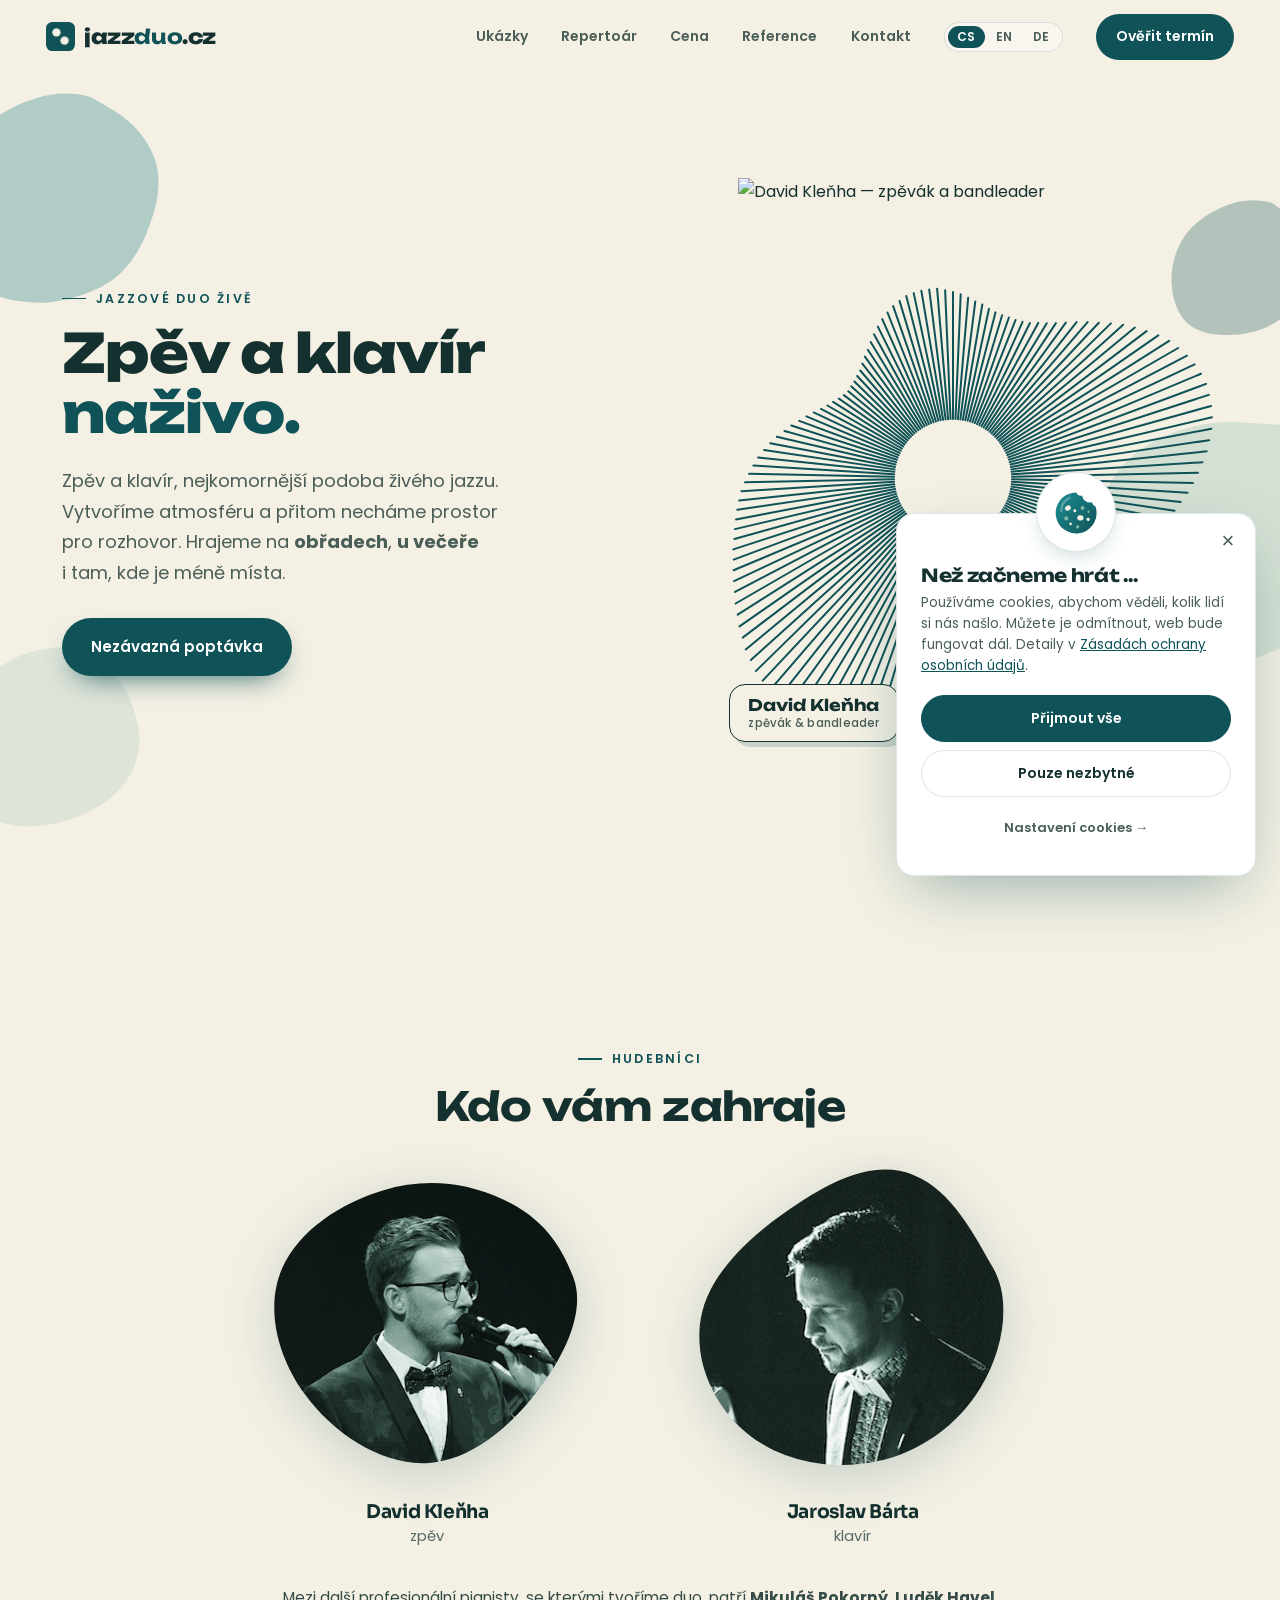
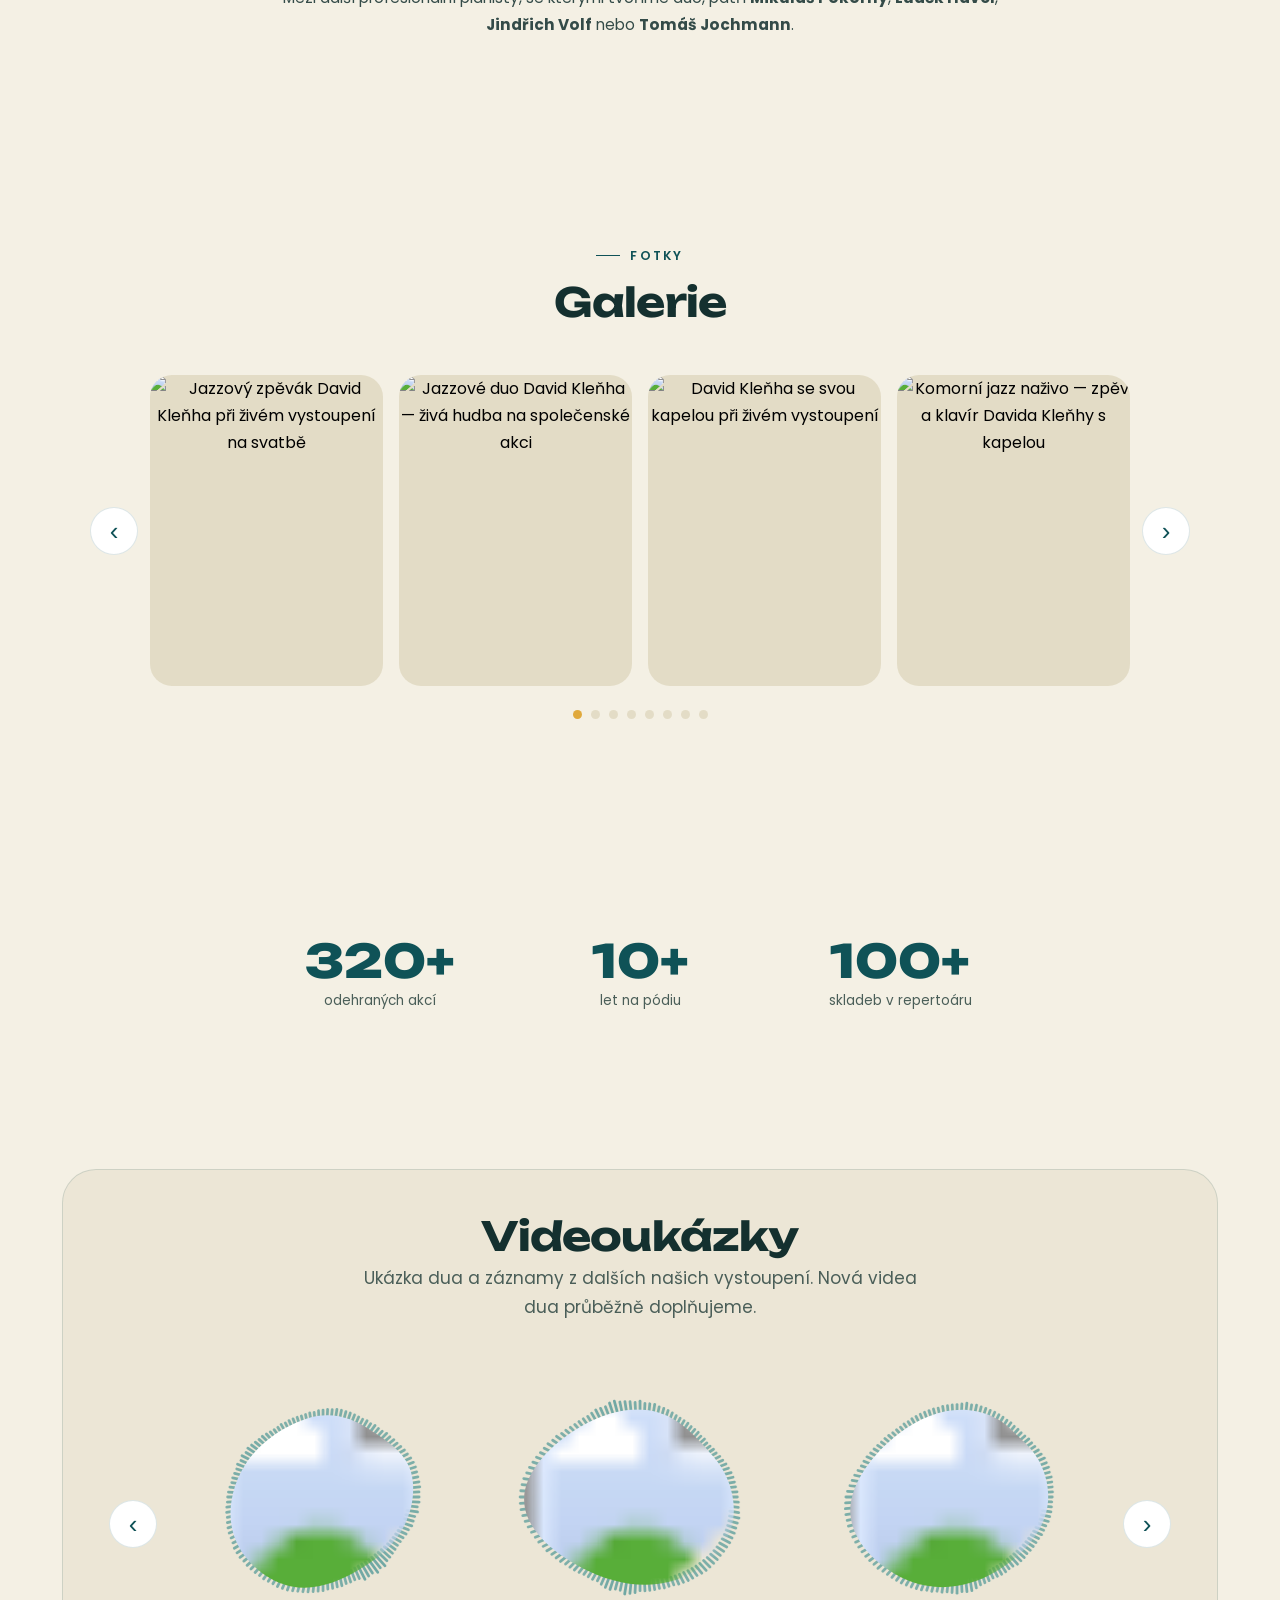
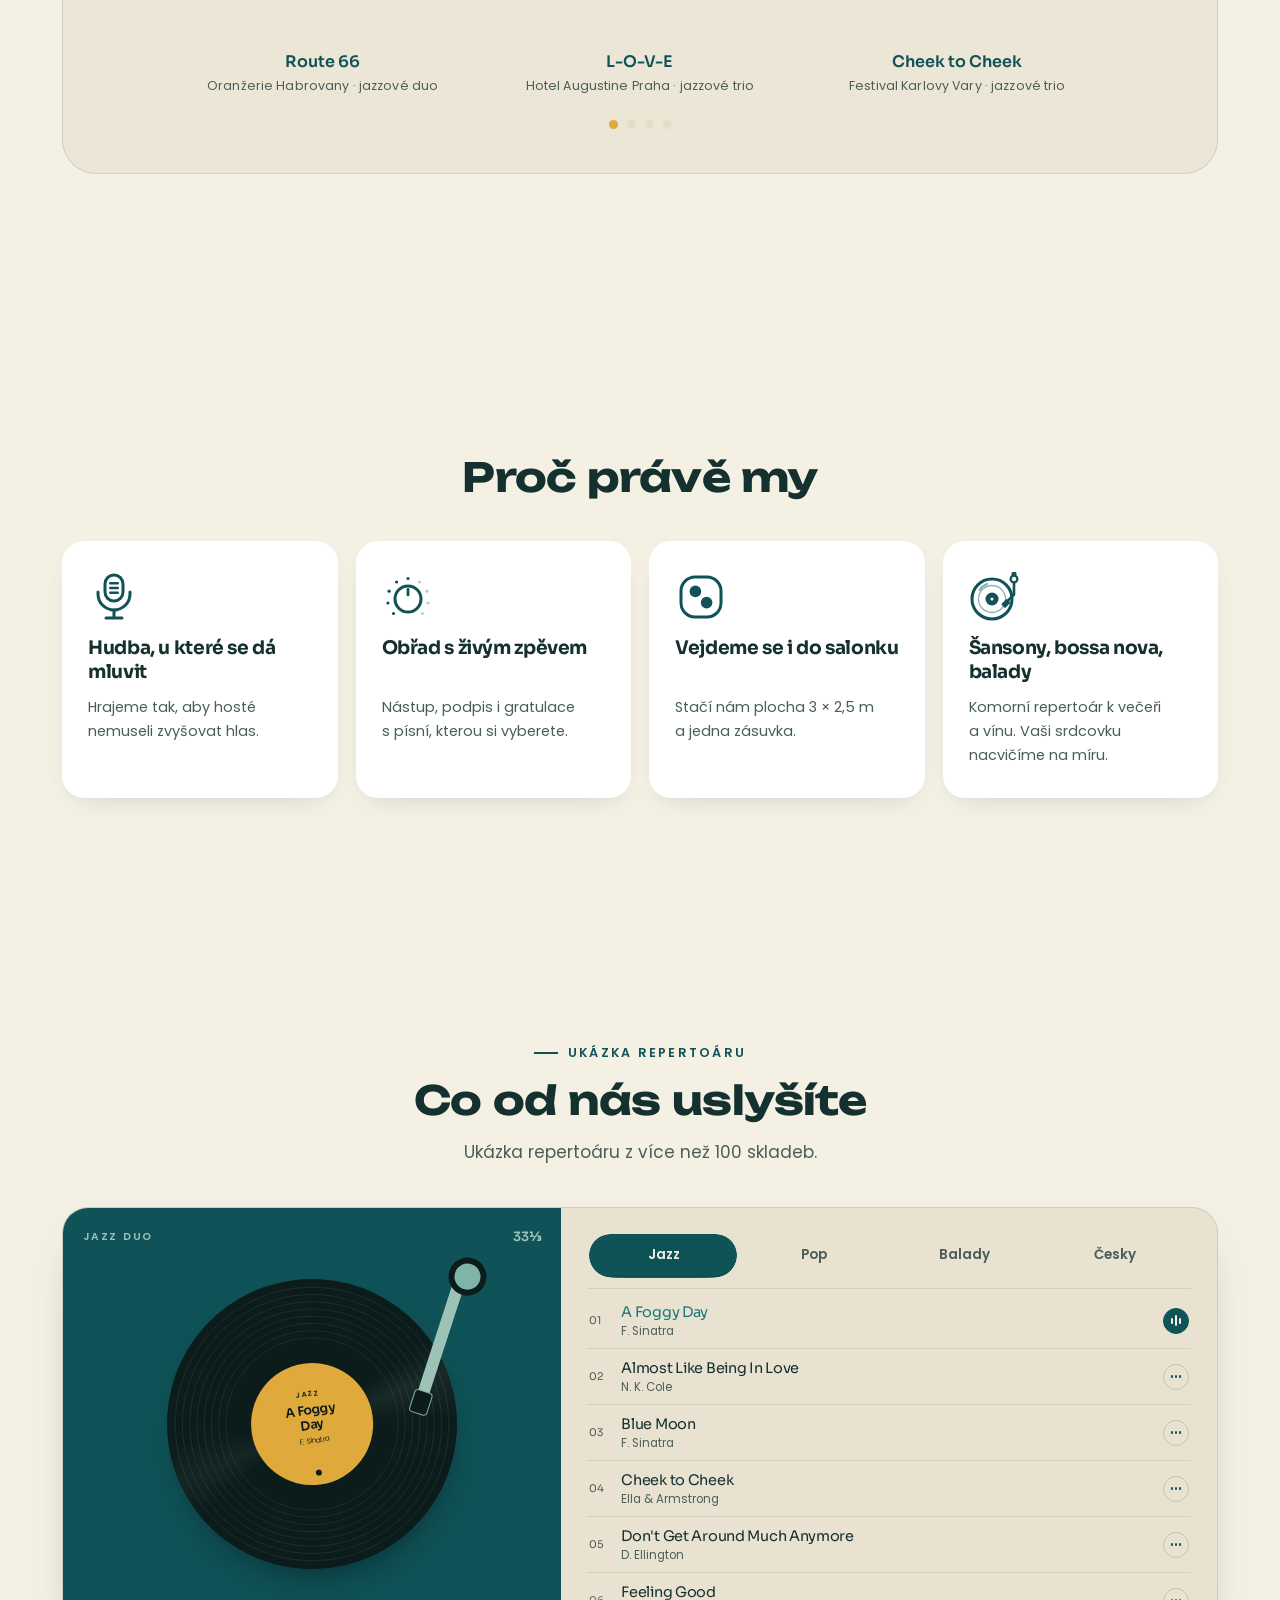
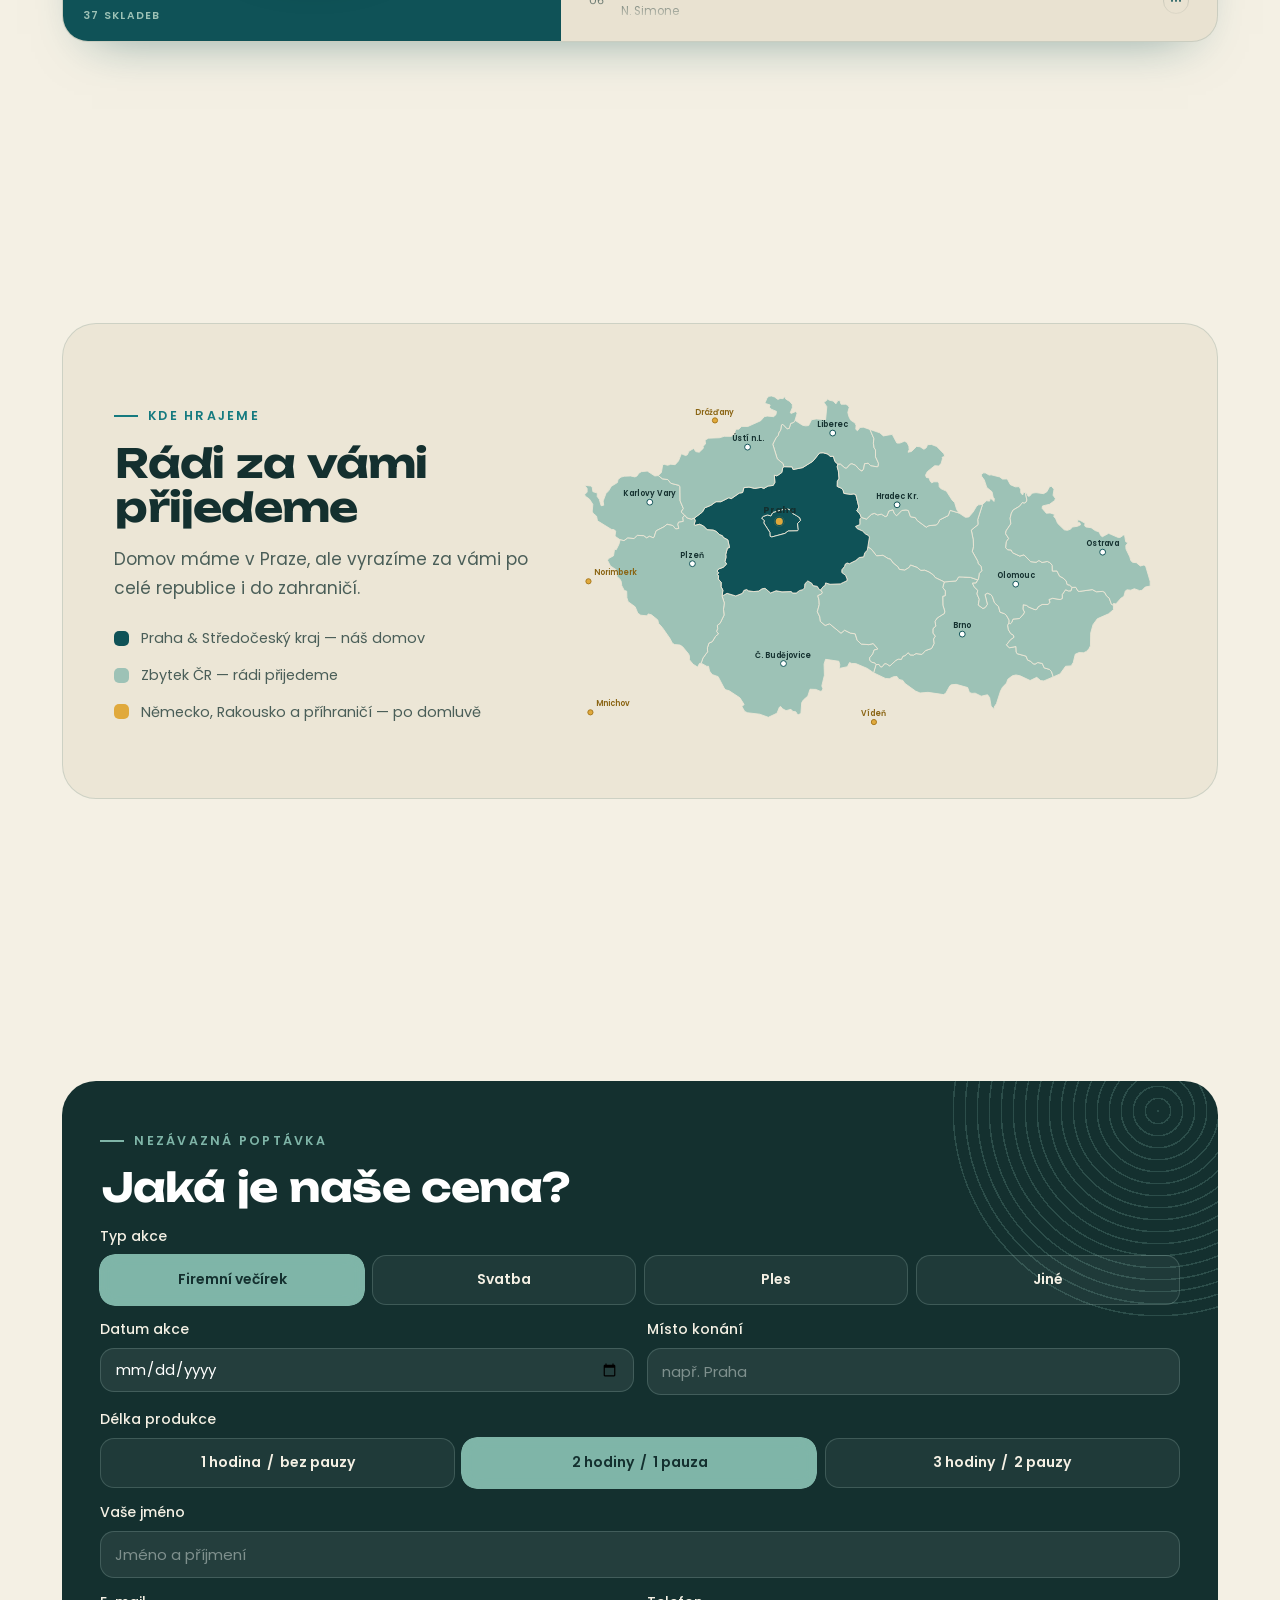
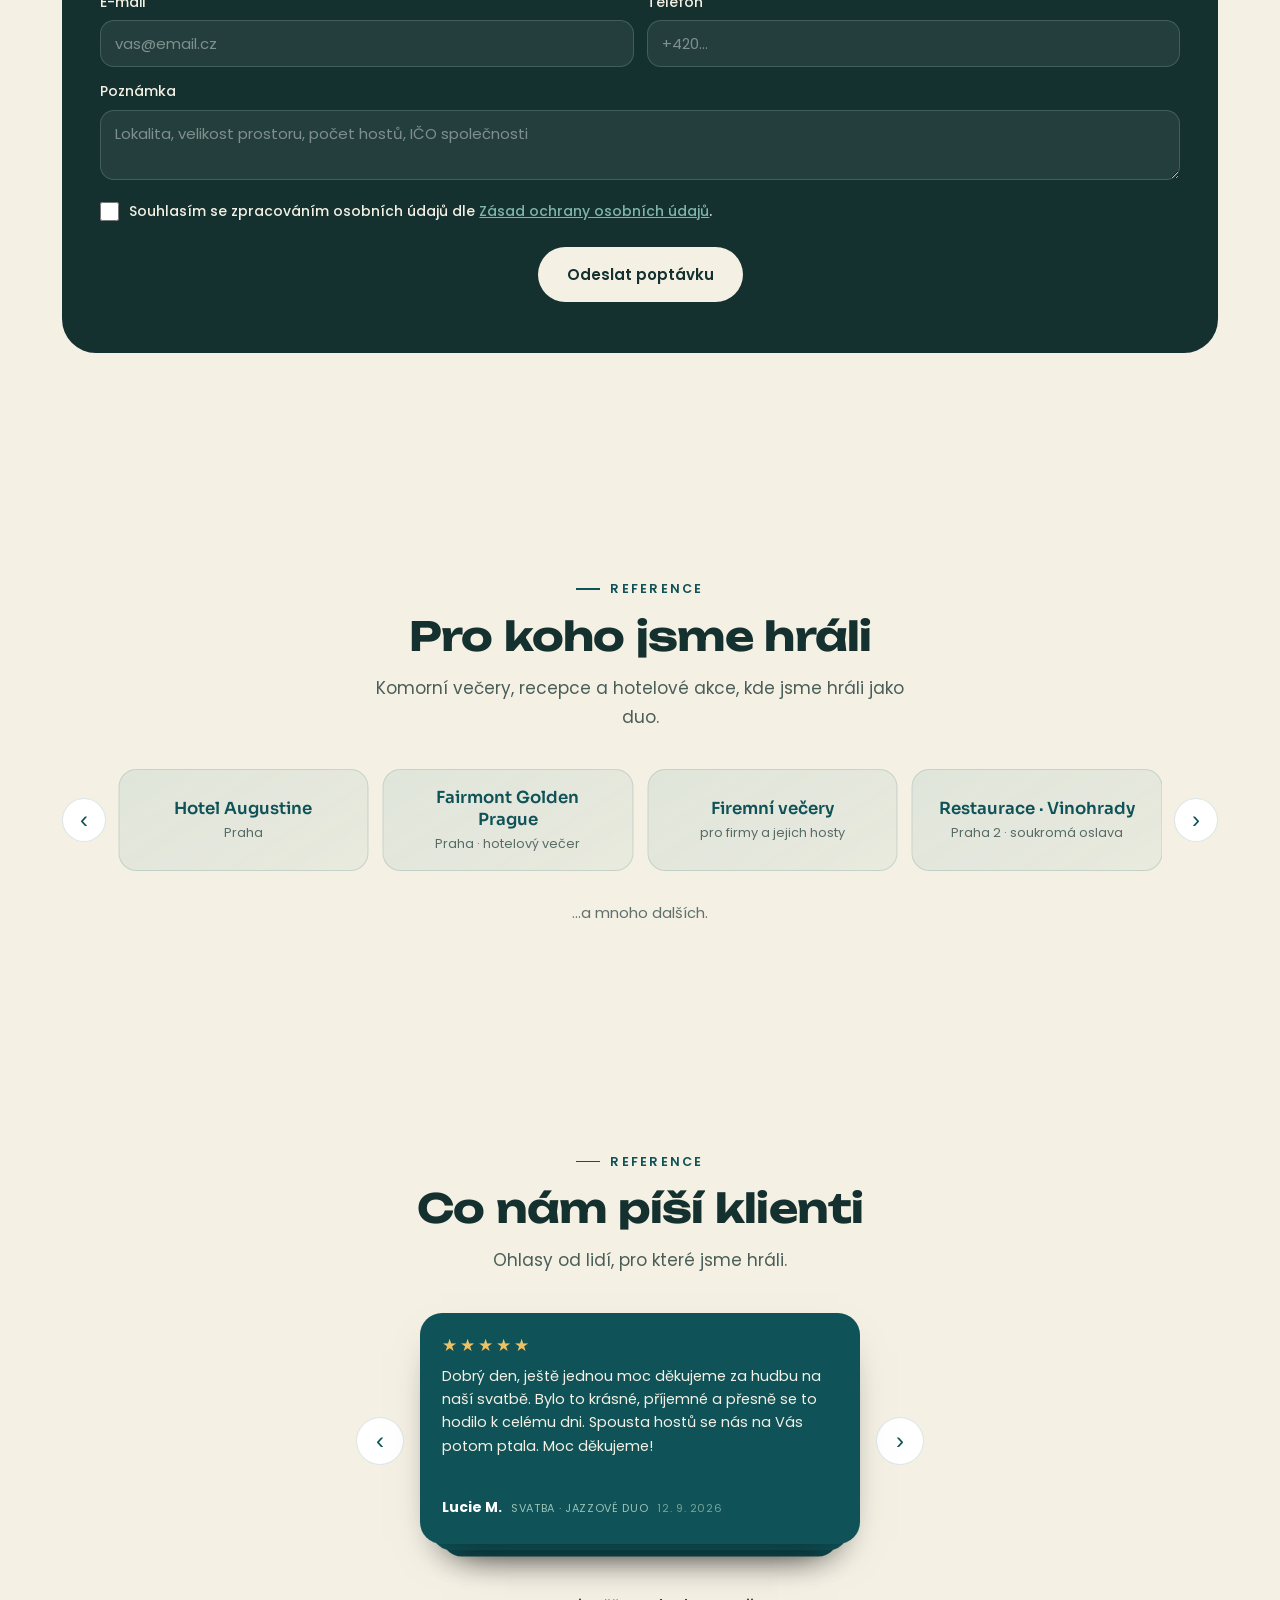
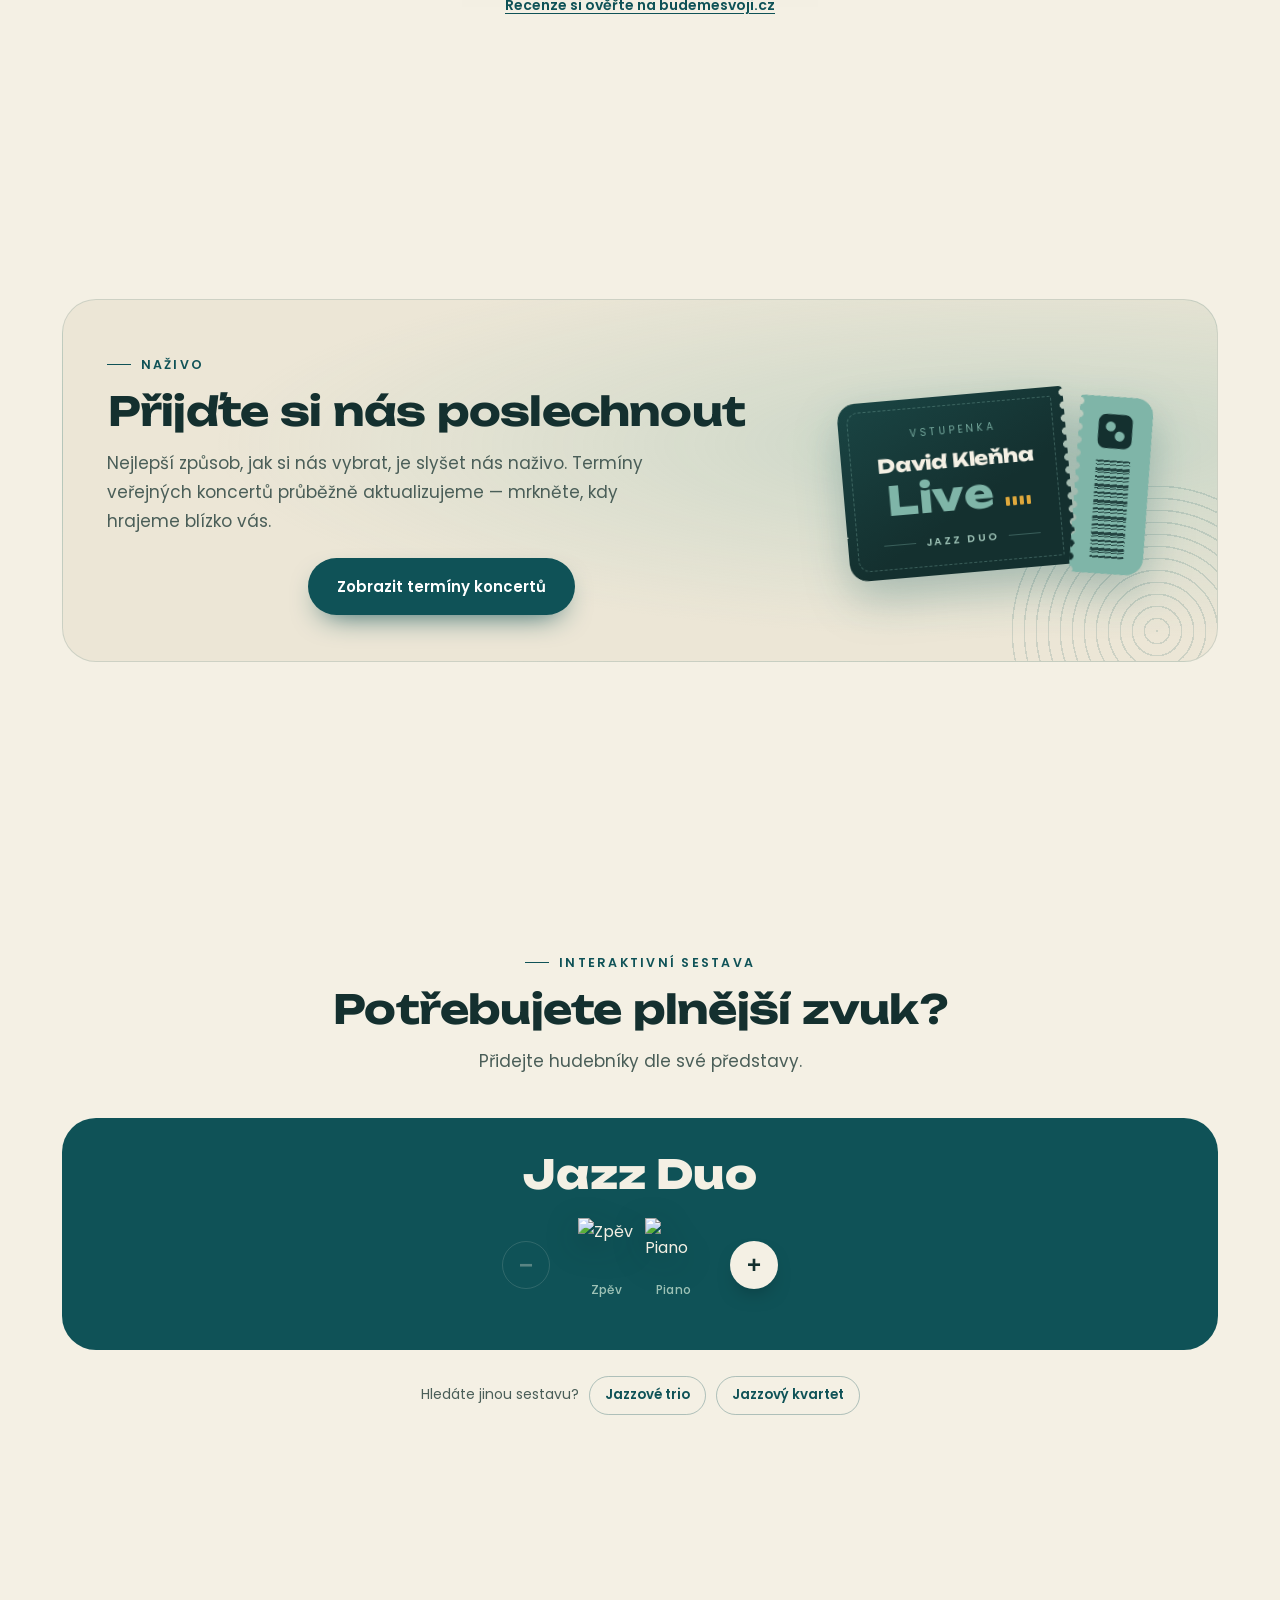
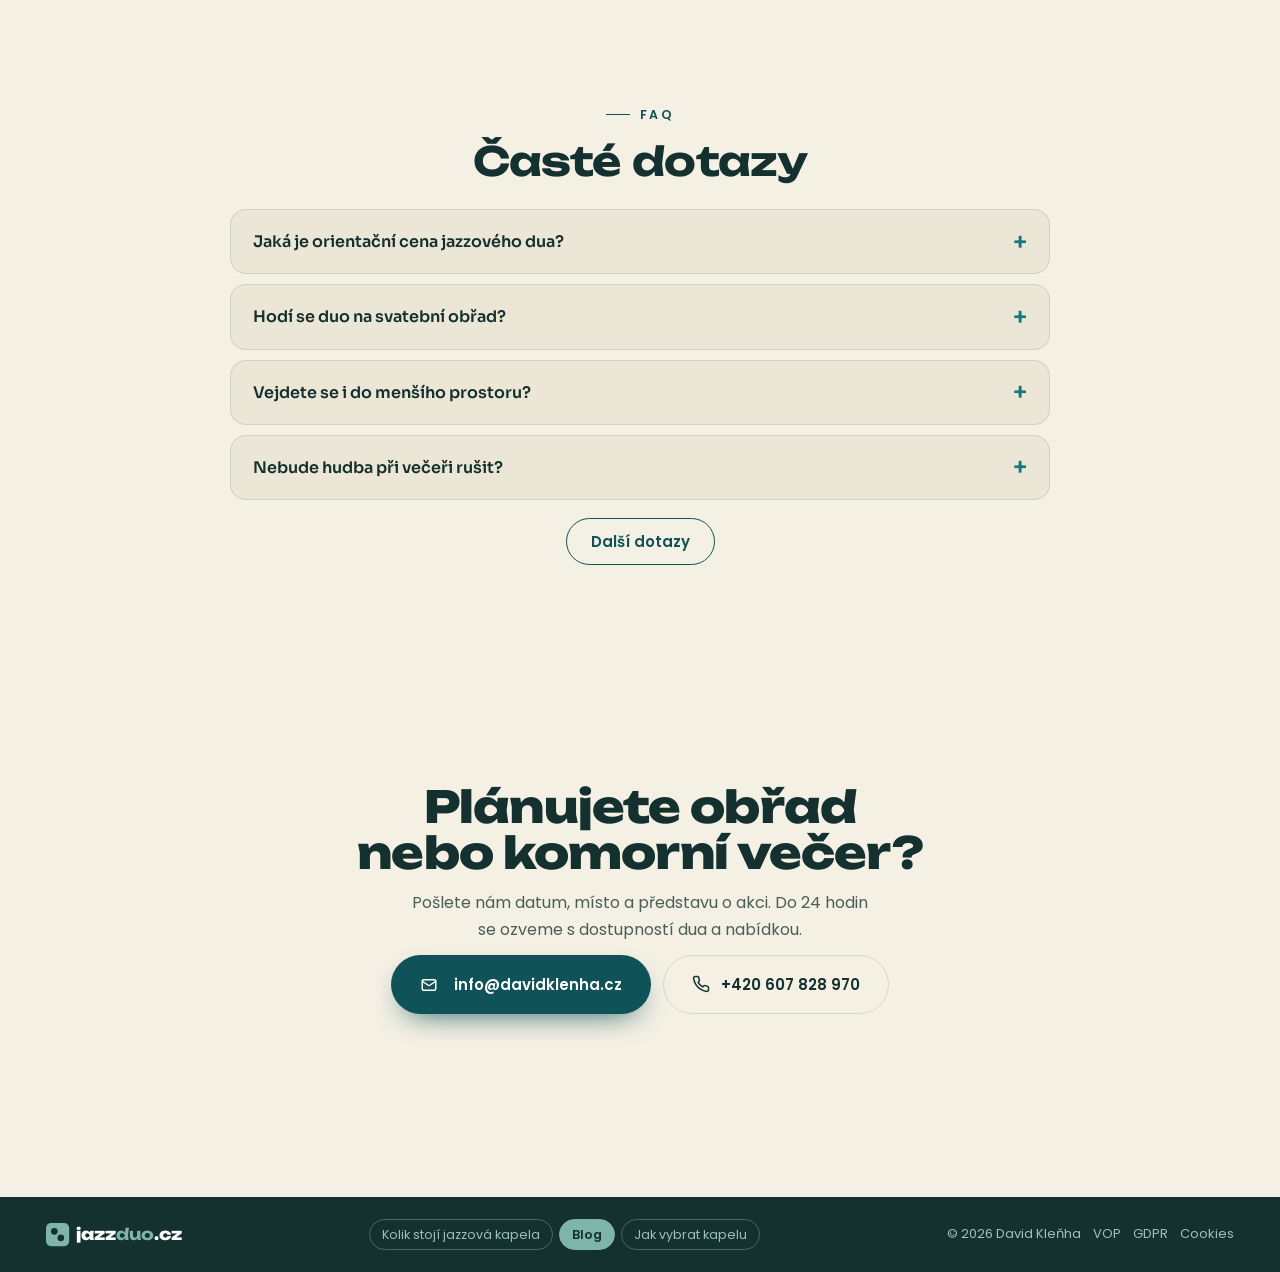
==== index.html @ 5b379b28 "Remove price note from index.html Removed price note from the request form section." ====
<!DOCTYPE html>
<html lang="cs" class="fonts-loading">
<head>
<meta charset="UTF-8">
<meta name="viewport" content="width=device-width, initial-scale=1.0">
<title>Jazzové duo na obřad a k večeři v Praze | David Kleňha</title>
<meta name="description" content="Zpěv a klavír na svatební obřad, raut, vernisáž a večeři v Praze i po celé ČR. Hudba, u které se dá mluvit. Vlastní ozvučení, nabídka do 24 hodin.">
<meta name="robots" content="index, follow">
<link rel="canonical" href="https://jazzduo.cz/">
<link rel="alternate" hreflang="cs" href="https://jazzduo.cz/">
<link rel="alternate" hreflang="en" href="https://jazzduo.cz/en/">
<link rel="alternate" hreflang="de" href="https://jazzduo.cz/de/">
<link rel="alternate" hreflang="x-default" href="https://jazzduo.cz/">
<meta property="og:type" content="website">
<meta property="og:site_name" content="Jazz Duo — David Kleňha">
<meta property="og:title" content="Jazzové duo na obřad a k večeři v Praze | David Kleňha">
<meta property="og:description" content="Zpěv a klavír na svatební obřad, raut a večeři. Hudba, u které se dá mluvit.">
<meta property="og:locale" content="cs_CZ">
<meta property="og:url" content="https://jazzduo.cz/">
<meta property="og:image" content="https://jazzduo.cz/SEO/og-image.jpg">
<meta property="og:image:secure_url" content="https://jazzduo.cz/SEO/og-image.jpg">
<meta property="og:image:width" content="1200">
<meta property="og:image:height" content="630">
<meta property="og:image:alt" content="Jazzové duo David Kleňha — zpěv a klavír na svatební obřad a k večeři">
<meta name="twitter:card" content="summary_large_image">
<meta name="twitter:title" content="Jazzové duo na obřad a k večeři v Praze | David Kleňha">
<meta name="twitter:description" content="Zpěv a klavír na svatební obřad, raut a večeři. Hudba, u které se dá mluvit.">
<meta name="twitter:image" content="https://jazzduo.cz/SEO/twitter-card.jpg">

<!-- Google Search Console -->
<!-- Google Search Console: po založení property pro jazzduo.cz sem vložte vlastní ověřovací meta tag -->

<!-- Favicony -->
<link rel="icon" href="/favicon/favicon.ico" sizes="any">
<link rel="icon" type="image/png" sizes="16x16" href="/favicon/favicon-16.png">
<link rel="icon" type="image/png" sizes="32x32" href="/favicon/favicon-32.png">
<link rel="icon" type="image/svg+xml" href="/favicon/favicon.svg">
<link rel="apple-touch-icon" sizes="180x180" href="/favicon/apple-touch-icon.png">
<link rel="manifest" href="/site.webmanifest">
<meta name="theme-color" content="#0f5257">

<!-- Consent Mode v2: výchozí stav bez souhlasu; aktualizuje cookie lišta -->
<script>
  window.dataLayer = window.dataLayer || [];
  function gtag(){dataLayer.push(arguments);}
  gtag('consent','default',{
    'ad_storage':'denied','ad_user_data':'denied','ad_personalization':'denied',
    'analytics_storage':'denied','wait_for_update':500
  });
</script>
<!-- Google Tag Manager (měření poptávek; souhlas řídí Consent Mode výše) -->
<script>(function(w,d,s,l,i){w[l]=w[l]||[];w[l].push({'gtm.start':new Date().getTime(),event:'gtm.js'});var f=d.getElementsByTagName(s)[0],j=d.createElement(s),dl=l!='dataLayer'?'&l='+l:'';j.async=true;j.src='https://www.googletagmanager.com/gtm.js?id='+i+dl;f.parentNode.insertBefore(j,f);})(window,document,'script','dataLayer','GTM-M4KJPMW7');</script>
<!-- End Google Tag Manager -->

<noscript><style>.reveal{opacity:1!important;transform:none!important}#jtIntro{display:none!important}html.fonts-loading .hero-copy{visibility:visible!important}.hero-copy>*{opacity:1!important;transform:none!important}html.fonts-loading #jtIntro .intro-brand{opacity:1!important}</style></noscript>
<link id="gfonts" rel="preload" as="style" href="/fonts/fonts.css">
<noscript><link rel="stylesheet" href="/fonts/fonts.css"></noscript>
<script>(function(){
  var d=document.documentElement,l=document.getElementById('gfonts'),done=false;
  function ok(){if(done)return;done=true;d.classList.remove('fonts-loading');d.classList.add('fonts-loaded');}
  function afterCss(){
    if(!document.fonts||!document.fonts.load){ok();return;}
    Promise.all([document.fonts.load('800 1em Unbounded'),
                 document.fonts.load('700 1em Sora'),
                 document.fonts.load('400 1em Poppins')]).then(ok)['catch'](ok);
  }
  if(l){l.addEventListener('load',function(){this.rel='stylesheet';afterCss();});
        l.addEventListener('error',ok);}
  else {afterCss();}
  setTimeout(ok,1500);
})();</script>
<style>
:root{
  --emerald:#0f5257;--emerald-2:#157a7f;--petrol:#14302f;
  --cream:#f4f0e4;--cream-2:#ece6d6;--cream-3:#e3dcc6;
  --mint:#7fb5a8;--mint-soft:#9dc2b6;--sand:#e8e0c8;--gold:#e0a93c;
  --ink:#14302f;--ink-soft:#4a5e58;--white:#ffffff;
  --line:rgba(15,82,87,.14);
  --shadow:0 18px 50px -28px rgba(15,82,87,.5);
  --shadow-soft:0 10px 30px -18px rgba(15,82,87,.32);
  --radius:22px;--radius-lg:34px;--maxw:1200px;
  --font-hero:'Unbounded',sans-serif;--font-head:'Sora',sans-serif;--font-body:'Poppins',sans-serif;
}
*{box-sizing:border-box;margin:0;padding:0}
html{scroll-behavior:smooth}
@media (prefers-reduced-motion:reduce){html{scroll-behavior:auto}*{animation:none!important;transition:none!important}}
body{font-family:var(--font-body);background:var(--cream);color:var(--ink);line-height:1.7;-webkit-font-smoothing:antialiased;overflow-x:hidden}
.wrap{max-width:var(--maxw);margin:0 auto;padding:0 22px}
h1,h2,h3{font-family:var(--font-head);font-weight:700;line-height:1.1;letter-spacing:-.02em}
a{color:inherit;text-decoration:none}
img{max-width:100%;display:block}

.section{padding:clamp(92px,11vw,156px) 0;position:relative}
.eyebrow{font-family:var(--font-body);font-weight:600;font-size:12.5px;letter-spacing:.18em;text-transform:uppercase;
  color:var(--emerald);margin-bottom:14px;display:inline-flex;align-items:center;gap:10px}
.eyebrow::before{content:"";width:24px;height:1.5px;background:var(--emerald);display:inline-block}
.eyebrow.on-dark{color:var(--mint)}.eyebrow.on-dark::before{background:var(--mint)}
.section-title{font-size:clamp(26px,3.6vw,40px);margin-bottom:16px;font-family:var(--font-hero);font-weight:700}
.section-lead{max-width:560px;color:var(--ink-soft);font-size:clamp(15px,1.5vw,17px)}
.center{text-align:center}.center .eyebrow{justify-content:center}.center .section-lead{margin-left:auto;margin-right:auto}

.btn{display:inline-flex;align-items:center;gap:9px;font-family:var(--font-body);font-weight:600;font-size:15px;
  padding:15px 28px;border-radius:100px;cursor:pointer;border:1.5px solid transparent;
  transition:transform .25s,background .25s,box-shadow .25s,border-color .25s,color .25s;white-space:nowrap}
.btn-primary{background:var(--emerald);color:#fff;box-shadow:0 12px 30px -14px var(--emerald)}
.btn-primary:hover{transform:translateY(-2px);background:var(--petrol)}
.btn-ghost{background:transparent;color:var(--petrol);border-color:var(--line)}
.btn-ghost:hover{border-color:var(--emerald);color:var(--emerald);transform:translateY(-2px)}
.btn-light{background:var(--cream);color:var(--petrol)}.btn-light:hover{background:#fff;transform:translateY(-2px)}

/* ---------- top bar with category nav ---------- */
.topbar{position:fixed;top:0;left:0;right:0;z-index:60;display:flex;align-items:center;justify-content:space-between;gap:16px;
  padding:14px clamp(18px,4vw,46px);transition:background .3s,padding .3s,box-shadow .3s}
.topbar.scrolled{background:rgba(244,240,228,.92);backdrop-filter:blur(12px);box-shadow:0 1px 0 var(--line)}
.brand{font-family:var(--font-hero);font-weight:800;font-size:20px;letter-spacing:-.02em;color:var(--petrol)}
.brand b{color:var(--emerald)}
.topnav{display:flex;align-items:center;gap:clamp(18px,2.6vw,40px);flex-wrap:wrap}
/* uzsi desktop: mirne stesnat listu, aby se nezalamovala */
@media (min-width:861px) and (max-width:1050px){.topnav{gap:18px}.topnav a{font-size:13.5px}}
.topnav a{font-size:14px;font-weight:600;color:var(--ink-soft);transition:color .2s}
.topnav a:hover{color:var(--emerald)}
.topnav .cta{color:#fff;background:var(--emerald);padding:11px 20px;border-radius:100px}
.topnav .cta:hover{background:var(--petrol);color:#fff}
.lang-switch{display:inline-flex;align-items:center;gap:2px;padding:3px;border:1px solid var(--line);border-radius:100px;background:rgba(255,255,255,.4)}
.lang-switch a{font-size:12px;font-weight:600;letter-spacing:.04em;color:var(--ink-soft);padding:5px 9px;border-radius:100px;line-height:1;transition:background .2s,color .2s}
.lang-switch a:hover{color:var(--emerald)}
.lang-switch a.active{background:var(--emerald);color:#fff}
.menu-btn{display:none;align-items:center;gap:10px;background:none;border:none;cursor:pointer;font-family:var(--font-body);font-weight:600;font-size:15px;color:var(--petrol);padding:6px}
.burger{width:26px;height:14px;position:relative;display:inline-block}
.burger span{position:absolute;left:0;height:2px;width:100%;background:var(--petrol);border-radius:2px;transition:.3s}
.burger span:nth-child(1){top:0}.burger span:nth-child(2){top:6px;width:70%}.burger span:nth-child(3){top:12px}
@media (max-width:860px){.topnav{display:none}.menu-btn{display:inline-flex}}

.scrim{position:fixed;inset:0;background:rgba(12,31,30,.5);opacity:0;visibility:hidden;transition:opacity .4s,visibility .4s;z-index:70;backdrop-filter:blur(2px)}
.scrim.open{opacity:1;visibility:visible}
.drawer{position:fixed;top:0;right:0;height:100%;width:min(380px,86vw);background:var(--petrol);color:var(--cream);z-index:80;
  transform:translateX(100%);transition:transform .5s cubic-bezier(.7,0,.2,1);padding:32px 30px;display:flex;flex-direction:column;
  overflow-y:auto;-webkit-overflow-scrolling:touch;overscroll-behavior:contain}
.drawer.open{transform:translateX(0)}
.drawer:focus,.drawer:focus-visible{outline:none;box-shadow:none;border-radius:0}
.drawer-top{display:flex;justify-content:space-between;align-items:center;margin-bottom:36px}
.drawer .brand{color:#fff}
.drawer-close{background:none;border:none;color:var(--mint);font-size:30px;cursor:pointer;line-height:1;width:40px;height:40px}
.drawer nav{display:flex;flex-direction:column;gap:4px}
.drawer nav a{font-family:var(--font-head);font-weight:600;font-size:19px;color:var(--cream);padding:9px 0;opacity:0;transform:translateX(28px);transition:color .25s;border-bottom:1px solid rgba(157,194,182,.13)}
.drawer-lang{display:flex;gap:6px;margin-bottom:26px}
.drawer-lang a{font-family:var(--font-body);font-size:13px;font-weight:600;letter-spacing:.04em;color:var(--mint-soft);
  padding:7px 14px;border-radius:100px;border:1px solid rgba(157,194,182,.3);line-height:1;transition:background .2s,color .2s,border-color .2s}
.drawer-lang a:hover{color:var(--mint);border-color:var(--mint)}
.drawer-lang a.active{background:var(--mint);color:var(--petrol);border-color:var(--mint)}
.drawer.open nav a{animation:slideIn .55s cubic-bezier(.2,.7,.2,1) forwards}
.drawer.open nav a:nth-child(1){animation-delay:.1s}.drawer.open nav a:nth-child(2){animation-delay:.16s}
.drawer.open nav a:nth-child(3){animation-delay:.22s}.drawer.open nav a:nth-child(4){animation-delay:.28s}
.drawer.open nav a:nth-child(5){animation-delay:.34s}.drawer.open nav a:nth-child(6){animation-delay:.4s}
.drawer.open nav a:nth-child(7){animation-delay:.46s}.drawer.open nav a:nth-child(8){animation-delay:.52s}
.drawer.open nav a:nth-child(9){animation-delay:.58s}
.drawer nav a:hover{color:var(--mint)}
@keyframes slideIn{to{opacity:1;transform:translateX(0)}}
.drawer-foot{margin-top:auto;padding-top:22px;font-size:14px;color:var(--mint-soft);display:flex;flex-direction:column;gap:8px}
.drawer-foot a{color:var(--cream);font-weight:500}.drawer-foot a:hover{color:var(--mint)}

.hero{position:relative;min-height:100svh;display:flex;align-items:center;padding-top:96px;padding-bottom:40px}
.hero-grid{display:grid;grid-template-columns:1.05fr .95fr;gap:40px;align-items:center;width:100%;position:relative;z-index:3}
.hero h1,.hero-slogans{font-family:var(--font-hero);font-weight:800;font-size:clamp(30px,4.4vw,54px);letter-spacing:-.02em;line-height:1.12}
.hero h1 .accent{color:var(--emerald)}
.slogan .accent{color:var(--emerald)}
.sr-only{position:absolute;width:1px;height:1px;padding:0;margin:-1px;overflow:hidden;clip:rect(0,0,0,0);white-space:nowrap;border:0}
.skip-link{position:absolute;left:-9999px;top:0;z-index:10000;background:var(--emerald);color:#fff;padding:12px 18px;border-radius:0 0 10px 0;font-family:var(--font-body);font-weight:600;font-size:14px;text-decoration:none}
.skip-link:focus{left:0}
:focus-visible{outline:2px solid var(--petrol);outline-offset:2px;box-shadow:none;border-radius:4px}
.hero-slogans{display:grid;overflow:hidden}
.slogan{grid-area:1/1;opacity:1;transform:translateY(0);
  transition:opacity .55s ease,transform .55s cubic-bezier(.2,.8,.2,1)}
/* odchozí: sjede dolů a zmizí */
.slogan.out{opacity:0;transform:translateY(40px);pointer-events:none}
/* příchozí (čeká dole, než přijde na řadu) */
.slogan.in-wait{opacity:0;transform:translateY(-40px);pointer-events:none}
.hero-sub{font-size:clamp(15px,1.6vw,18px);color:var(--ink-soft);max-width:440px;margin:22px 0 30px}
.hero-cta{display:flex;gap:13px;flex-wrap:wrap}

.hero-art{position:relative;display:flex;justify-content:center;align-items:center;z-index:2}
.ceq-wrap{position:relative;width:min(430px,86vw);aspect-ratio:1/1.06;display:flex;align-items:center;justify-content:center}
.ceq-host{position:absolute;inset:0;z-index:1;pointer-events:none}
.ceq-host .bar{position:absolute;top:50%;left:50%;width:2px;margin-left:-1px;transform-origin:50% 0}
.ceq-host .bar i{position:absolute;top:31%;left:0;width:2.4px;border-radius:2px;background:var(--emerald)}
.hero-photo{position:relative;z-index:2;width:100%;display:flex;align-items:center;justify-content:center}
.hero-photo img{width:100%;height:auto;object-fit:contain}
.name-badge{position:absolute;bottom:6%;left:-2%;z-index:4;background:var(--cream);border:1.5px solid var(--petrol);
  border-radius:16px;padding:11px 18px;font-family:var(--font-hero);font-weight:700;font-size:16px;color:var(--petrol);
  box-shadow:5px 5px 0 rgba(15,82,87,.18);line-height:1.15}
.name-badge span{display:block;font-family:var(--font-body);font-weight:500;font-size:11.5px;color:var(--ink-soft);letter-spacing:.02em;margin-top:2px}

@media (max-width:860px){
  .hero{min-height:auto;padding-top:108px}
  .hero-grid{grid-template-columns:1fr;gap:20px;text-align:center}
  .hero-copy{order:2}.hero-art{order:1}
  .hero-sub{margin-left:auto;margin-right:auto}
  .hero-cta{justify-content:center}.eyebrow{justify-content:center}
}

/* ---------- builder: inset dark tile (cream shows around) ---------- */
.tile-dark{background:var(--petrol);border-radius:var(--radius-lg);position:relative;overflow:hidden;color:var(--cream);
  padding:clamp(32px,5vw,64px) clamp(20px,4vw,52px);transform:translateZ(0);contain:layout paint}
.tile-dark .vinyl{position:absolute;bottom:-200px;left:-160px;width:480px;aspect-ratio:1;border-radius:50%;
  background:repeating-radial-gradient(circle at center,rgba(127,181,168,.28) 0,rgba(127,181,168,.28) 1.5px,transparent 1.5px,transparent 12px);pointer-events:none;
  transform:translateZ(0);backface-visibility:hidden;contain:paint}
@media (max-width:860px){.tile-dark .vinyl{display:none}}
.builder-inner{position:relative;z-index:2;display:flex;flex-direction:column;align-items:center;gap:clamp(22px,3.5vw,34px)}
.builder-top{text-align:center;display:flex;flex-direction:column;gap:8px;align-items:center}
.builder-eyebrow{font-family:var(--font-body);font-size:12px;letter-spacing:.18em;text-transform:uppercase;color:var(--mint)}
.builder-name{font-family:var(--font-hero);font-weight:800;font-size:clamp(28px,5vw,50px);line-height:1;color:var(--cream)}
.builder-sub{font-size:15px;color:var(--mint-soft);margin-top:2px}
.builder-count{font-size:14px;color:var(--mint-soft)}
.musicians{display:grid;justify-content:center;gap:clamp(10px,2vw,18px);width:100%;
  grid-template-columns:repeat(var(--cols,4),minmax(0,150px))}
.mcard{display:flex;flex-direction:column;align-items:center;gap:10px;width:100%;max-width:150px;margin:0 auto;
  animation:popIn .45s cubic-bezier(.2,.8,.2,1) both}
@keyframes popIn{from{opacity:0;transform:translateY(18px) scale(.92)}to{opacity:1;transform:none}}
.mfig{width:100%;aspect-ratio:1;position:relative;display:flex;align-items:center;justify-content:center}
.mfig img{width:100%;height:100%;object-fit:contain;object-position:center}
.mlabel{text-align:center;font-size:14px;font-weight:600;color:var(--cream)}
/* add/remove control slot (combined) */
.ctrlslot{display:flex;flex-direction:column;align-items:center;justify-content:center;gap:12px;width:100%;max-width:150px;margin:0 auto;
  aspect-ratio:3/4.55;background:transparent;border:1.5px dashed rgba(244,240,228,.35);border-radius:24px}
.ctrlslot .cb{width:48px;height:48px;border-radius:50%;border:none;cursor:pointer;font-size:26px;font-weight:700;line-height:1;display:flex;align-items:center;justify-content:center;transition:.2s}
.ctrlslot .cb.add{background:var(--cream);color:var(--petrol)}
.ctrlslot .cb.rem{background:transparent;color:var(--cream);border:1.5px solid rgba(244,240,228,.4)}
.ctrlslot .cb:hover:not(:disabled){transform:scale(1.08)}
.ctrlslot .cb:disabled{opacity:.3;cursor:not-allowed}
.ctrlslot .at{font-size:12px;font-weight:500;color:var(--mint-soft);text-align:center;line-height:1.4}
.ctrlslot .at b{color:var(--cream);font-weight:700}
.steps{display:flex;gap:8px;flex-wrap:wrap;justify-content:center;max-width:360px;margin:0 auto}
.stepbtn{font-family:var(--font-body);font-size:11.5px;font-weight:600;letter-spacing:.06em;text-transform:uppercase;padding:9px 15px;border-radius:100px;cursor:pointer;
  border:1.5px solid rgba(244,240,228,.3);background:transparent;color:var(--mint-soft);transition:.2s}
.stepbtn.active{background:var(--cream);color:var(--petrol);border-color:var(--cream)}

/* ---------- benefits tiles (abstract shapes) ---------- */
.benefits-grid{display:grid;grid-template-columns:repeat(auto-fit,minmax(230px,1fr));gap:18px}.benefit{background:var(--white);border-radius:var(--radius);padding:30px 26px;box-shadow:var(--shadow-soft);transition:transform .3s,box-shadow .3s}
.benefit:hover{transform:translateY(-5px);box-shadow:var(--shadow)}
var(--gold);background:linear-gradient(155deg,rgba(224,169,60,.24),rgba(224,169,60,.06)),var(--white)}
.benefit h3{font-size:19px;margin:18px 0 22px;font-family:var(--font-hero);font-weight:600;line-height:1.25;display:block}
.benefit p{color:var(--ink-soft);font-size:14.5px;line-height:1.68;margin:0;padding-top:2px}
.bshape{width:52px;height:52px}

/* ---------- repertoire (designed tiles, not plain white) ---------- */
.rep-head{display:flex;align-items:baseline;justify-content:space-between;gap:16px;flex-wrap:wrap;margin-bottom:24px}
.cats{margin-bottom:24px}
.cats-bar{display:flex;gap:9px;flex-wrap:wrap;align-items:center}
.catbtn{font-family:var(--font-body);font-weight:500;font-size:14px;padding:9px 18px;border-radius:100px;border:1.5px solid rgba(244,240,228,.3);background:transparent;color:var(--mint-soft);cursor:pointer;transition:.25s}
.catbtn:hover{border-color:var(--mint);color:var(--cream)}
.catbtn.active{background:var(--cream);color:var(--petrol);border-color:var(--cream)}
/* rozbalovací filtr — bubliny kategorií se ukážou až na vyžádání */
.catbtn.filter-toggle{display:inline-flex;align-items:center;gap:9px}
.catbtn.filter-toggle .chev{width:9px;height:9px;border-right:1.7px solid currentColor;border-bottom:1.7px solid currentColor;transform:rotate(45deg) translate(-2px,-2px);transition:transform .25s}
.catbtn.filter-toggle[aria-expanded="true"] .chev{transform:rotate(-135deg) translate(-2px,-2px)}
.cats-panel{display:grid;grid-template-rows:0fr;transition:grid-template-rows .3s cubic-bezier(.4,0,.2,1),opacity .25s;opacity:0;overflow:hidden}
.cats-panel.open{grid-template-rows:1fr;opacity:1}
.cats-panel > div{min-height:0;overflow:hidden}
.cats-list{display:flex;gap:9px;flex-wrap:wrap;padding-top:12px}
@media (prefers-reduced-motion:reduce){.cats-panel{transition:none}}
/* repertoire = auto-scrolling playlist on ALL screens, fixed height, arrows to page */
.rep-player{position:relative;display:flex;align-items:center;gap:12px}
.rep-arrow{flex-shrink:0;width:46px;height:46px;border-radius:50%;border:1.5px solid rgba(244,240,228,.4);background:transparent;color:var(--cream);font-size:24px;cursor:pointer;transition:.2s;display:flex;align-items:center;justify-content:center;line-height:1}
.rep-arrow:hover{background:var(--cream);color:var(--petrol);border-color:var(--cream)}
.songs-viewport{position:relative;flex:1;height:280px;overflow:hidden;
  -webkit-mask:linear-gradient(180deg,transparent,#000 9%,#000 91%,transparent);mask:linear-gradient(180deg,transparent,#000 9%,#000 91%,transparent)}
.songs{display:grid;grid-template-columns:repeat(auto-fill,minmax(168px,1fr));gap:9px;align-content:start;
  position:absolute;left:0;right:0;top:0;transition:transform .55s cubic-bezier(.2,.8,.2,1)}
.songs.auto{animation:scrollY var(--dur,60s) linear infinite}
.songs-viewport:hover .songs.auto,.songs-viewport:active .songs.auto{animation-play-state:paused}
@keyframes scrollY{from{transform:translateY(0)}to{transform:translateY(-50%)}}
.song-tile{position:relative;background:rgba(244,240,228,.06);border:1px solid rgba(157,194,182,.2);border-radius:16px;
  padding:14px 16px 14px 42px;display:flex;flex-direction:column;gap:2px;transition:transform .2s,background .2s}
.song-tile:hover{transform:translateY(-3px);background:rgba(244,240,228,.1)}
.song-tile::before{content:"♪";position:absolute;left:16px;top:13px;color:var(--mint);font-size:16px}
.song-tile .t{font-weight:600;font-size:13px;line-height:1.28;color:var(--cream)}
.song-tile .a{font-size:11px;color:var(--mint-soft)}
.rep-hint{text-align:center;font-size:12.5px;color:var(--mint-soft);margin-top:16px}
@media (max-width:560px){
  .songs{grid-template-columns:1fr;position:static;transform:none!important;animation:none!important}
  .songs-viewport{height:auto;max-height:300px;overflow-y:auto;-webkit-overflow-scrolling:touch;
    -webkit-mask:none;mask:none;padding-right:2px}
  .rep-arrow{display:none}
  .rep-player{display:block}
}

/* ---------- gallery (slider — šipky, tečky, swipe; jako video) ---------- */
.gal-slider{display:flex;align-items:center;gap:12px;margin-top:40px;max-width:1100px;margin-left:auto;margin-right:auto}
.gal-arrow{flex-shrink:0;width:48px;height:48px;border-radius:50%;border:1.5px solid var(--line);background:var(--white);
  color:var(--emerald);font-size:26px;cursor:pointer;transition:.2s;display:flex;align-items:center;justify-content:center;line-height:1}
.gal-arrow:hover{background:var(--emerald);color:#fff;border-color:var(--emerald)}
.gal-arrow:disabled{opacity:.35;cursor:default;background:var(--white);color:var(--emerald);border-color:var(--line)}
.gal-viewport{flex:1;min-width:0;overflow:hidden}
.gal-track{display:flex;gap:16px;will-change:transform;transition:transform .45s cubic-bezier(.4,.0,.2,1);touch-action:pan-y}
.gal-item{border:none;padding:0;font:inherit;position:relative;flex:0 0 calc((100% - 48px)/4);aspect-ratio:3/4;border-radius:var(--radius);overflow:hidden;background:var(--cream-3);display:flex;align-items:center;justify-content:center;cursor:pointer;box-sizing:border-box}
.gal-item img{width:100%;height:100%;object-fit:cover}
.gal-item::after{content:"";position:absolute;inset:0;background:rgba(15,82,87,0);transition:background .2s}
.gal-item:hover::after{background:rgba(15,82,87,.12)}
.gal-dots{display:flex;justify-content:center;gap:9px;margin-top:24px}
.gal-dots button{width:9px;height:9px;border-radius:50%;border:none;padding:0;background:var(--cream-3);cursor:pointer;transition:background .2s}
.gal-dots button.on{background:var(--gold)}
@media (min-width:861px) and (max-width:1100px){
  .gal-item{flex:0 0 calc((100% - 16px)/2)}
}
@media (max-width:560px){
  .gal-item{flex:0 0 100%}
}
@media (max-width:860px){
  .gal-arrow{width:42px;height:42px;font-size:23px}
}

/* lightbox galerie */
.lb{position:fixed;inset:0;z-index:130;background:rgba(15,28,28,.9);display:flex;align-items:center;justify-content:center;
  padding:20px;opacity:0;visibility:hidden;transition:opacity .25s,visibility .25s}
.lb.show{opacity:1;visibility:visible}
.lb-stage{position:relative;max-width:min(1100px,92vw);max-height:86vh;display:flex;align-items:center;justify-content:center}
.lb-stage img{max-width:100%;max-height:86vh;border-radius:12px;display:block;box-shadow:0 30px 80px -20px rgba(0,0,0,.7);
  transform:scale(.96);transition:transform .25s;touch-action:pan-y}
.lb.show .lb-stage img{transform:scale(1)}
.lb-close{position:fixed;top:18px;right:18px;width:44px;height:44px;border-radius:50%;border:none;background:var(--cream);
  color:var(--petrol);font-size:22px;cursor:pointer;display:flex;align-items:center;justify-content:center;
  box-shadow:0 4px 14px rgba(0,0,0,.3);transition:transform .2s;z-index:2}
.lb-close:hover{transform:scale(1.08)}
.lb-nav{position:fixed;top:50%;transform:translateY(-50%);width:52px;height:52px;border-radius:50%;border:none;
  background:rgba(244,240,228,.92);color:var(--petrol);font-size:30px;cursor:pointer;display:flex;align-items:center;
  justify-content:center;line-height:1;z-index:2;transition:transform .2s,background .2s}
.lb-nav:hover{background:var(--cream);transform:translateY(-50%) scale(1.08)}
.lb-prev{left:18px}.lb-next{right:18px}
@media (max-width:560px){.lb-nav{width:44px;height:44px;font-size:26px}.lb-prev{left:8px}.lb-next{right:8px}.lb-close{top:8px;right:8px}}
.gal-ph{color:var(--ink-soft);font-size:13px;text-align:center;padding:20px;display:flex;flex-direction:column;gap:8px;align-items:center}
.gal-ph .ico{font-size:26px}
.gal-item.video::after{content:"\25B6";position:absolute;width:52px;height:52px;border-radius:50%;background:rgba(255,255,255,.92);color:var(--emerald);display:flex;align-items:center;justify-content:center;font-size:17px;box-shadow:var(--shadow)}

/* ---------- concerts teaser ---------- */
.concerts-tile{background:var(--cream-2);border:1px solid var(--line);border-radius:var(--radius-lg);padding:clamp(26px,3.6vw,46px) clamp(22px,3.4vw,48px);position:relative;overflow:hidden}
.concerts-tile .dots{position:absolute;bottom:-120px;right:-90px;width:300px;aspect-ratio:1;border-radius:50%;background:repeating-radial-gradient(circle at center,rgba(15,82,87,.14) 0,rgba(15,82,87,.14) 1.5px,transparent 1.5px,transparent 12px);pointer-events:none}
.concerts-inner{position:relative;z-index:2;display:grid;grid-template-columns:1.3fr .7fr;gap:36px;align-items:center}
#koncerty .btn{display:block;width:max-content;margin-left:auto;margin-right:auto}
.concerts-art{display:flex;justify-content:center}
.ticket{background:var(--petrol);color:var(--cream);border-radius:18px;padding:26px 30px;display:flex;flex-direction:column;align-items:center;gap:10px;
  box-shadow:8px 8px 0 rgba(15,82,87,.18);transform:rotate(-4deg);position:relative}
.ticket::before,.ticket::after{content:"";position:absolute;width:22px;height:22px;border-radius:50%;background:var(--cream-2);top:50%;transform:translateY(-50%)}
.ticket::before{left:-11px}.ticket::after{right:-11px}
.ticket-top{font-family:var(--font-body);font-size:11px;letter-spacing:.22em;color:var(--mint)}
.ticket-big{font-family:var(--font-hero);font-size:46px;color:var(--cream);line-height:1}
.ticket-bot{font-family:var(--font-head);font-weight:600;font-size:14px;color:var(--cream)}
@media (max-width:680px){.concerts-inner{grid-template-columns:1fr;gap:18px}.concerts-art{order:-1}}
.map-tile{background:var(--cream-2);border:1px solid var(--line);border-radius:var(--radius-lg);padding:clamp(30px,4vw,56px);color:var(--ink);overflow:hidden}
.map-wrap{display:grid;grid-template-columns:.82fr 1.18fr;gap:40px;align-items:center}
.cz-map{width:100%;height:auto}
.region{stroke:var(--cream-2);stroke-width:1.4;stroke-linejoin:round}
.reg-rest{fill:#9dc2b6}
.reg-home{fill:var(--emerald)}
.spider{stroke:var(--emerald);stroke-width:1.7;stroke-dasharray:2 8;stroke-linecap:round;opacity:.5;animation:dashmove 3s linear infinite}
.spider-foreign{stroke:#a8791d;opacity:.55}
@keyframes dashmove{to{stroke-dashoffset:-40}}
.city circle{fill:var(--white);stroke:var(--emerald);stroke-width:1.5}
.city text{font-family:var(--font-body);font-weight:600;font-size:12px;fill:var(--petrol);text-anchor:middle}
.city-foreign circle{fill:var(--gold);stroke:#a8791d}.city-foreign text{fill:#8a6413}
.praha-marker circle{fill:var(--gold);stroke:var(--emerald);stroke-width:2}
.praha-marker text{font-family:var(--font-body);font-weight:700;font-size:14px;fill:var(--petrol);text-anchor:middle}
.pulse{fill:var(--gold);opacity:.35;transform-origin:center;transform-box:fill-box;animation:pulse 2.6s ease-out infinite}
@keyframes pulse{0%{transform:scale(1);opacity:.45}70%,100%{transform:scale(2.6);opacity:0}}
.map-tile .eyebrow{color:var(--emerald-2)}.map-tile .eyebrow::before{background:var(--emerald-2)}
.map-tile .section-title{color:var(--petrol)}.map-tile .section-lead{color:var(--ink-soft)}
.legend{display:flex;flex-direction:column;gap:12px;margin-top:24px}
.legend-row{display:flex;align-items:center;gap:12px;font-size:14.5px;color:var(--ink-soft)}
.legend-dot{width:15px;height:15px;border-radius:5px;flex-shrink:0}
@media (max-width:820px){.map-wrap{grid-template-columns:1fr;gap:28px}}
@media (max-width:820px){.cz-map{max-width:560px;margin:0 auto;display:block}}

/* ===== TABLET NA VÝŠKU (a menší landscape): 561–1024px ===== */
@media (min-width:561px) and (max-width:1024px){
  /* 1) Proč právě my — symetrické dlaždice (2 sloupce místo 3+1) */
  .benefits-grid{grid-template-columns:1fr 1fr}
  /* 2) Repertoár — rolovací seznam jako na mobilu (bez šipek, bez auto-posuvu) */
  .songs{grid-template-columns:repeat(auto-fill,minmax(168px,1fr));position:static;transform:none!important;animation:none!important}
  .songs-viewport{height:auto;max-height:340px;overflow-y:auto;-webkit-overflow-scrolling:touch;-webkit-mask:none;mask:none;padding-right:4px}
  .rep-arrow{display:none}
  .rep-player{display:block}
  /* 3) Galerie — menší dlaždice (2 vedle sebe), ne přes celou obrazovku */
  .gal-item{flex:0 0 calc((100% - 16px)/2)}
  .gal-slider{max-width:680px}
  /* 4) Mapa — menší, vycentrovaná */
  .cz-map{max-width:520px}
}

/* ---------- reviews (sliding carousel, 2 up / 1 mobile) ---------- */
.rev-slider{display:flex;align-items:center;gap:12px;margin-top:38px}
.rev-arrow{flex-shrink:0;width:48px;height:48px;border-radius:50%;border:1.5px solid var(--line);background:var(--white);color:var(--emerald);font-size:24px;cursor:pointer;transition:.2s;display:flex;align-items:center;justify-content:center;line-height:1}
.rev-arrow:hover{background:var(--emerald);color:#fff;border-color:var(--emerald)}
.rev-viewport{overflow:hidden;flex:1}
.rev-track{display:flex;gap:18px;transition:transform .5s cubic-bezier(.2,.8,.2,1)}
.review{flex:0 0 calc(50% - 9px);box-sizing:border-box;background:var(--emerald);color:var(--cream);border-radius:22px;padding:24px 22px;display:flex;flex-direction:column;gap:11px}
.review .stars{color:#f0c163;font-size:15px;letter-spacing:2px}
.review p{font-size:14.5px;line-height:1.6}
.review .who{margin-top:auto;display:flex;align-items:baseline;gap:9px;flex-wrap:wrap}
.review .who b{font-size:14px;font-weight:700;color:#fff}
.review .who span{font-family:var(--font-body);font-size:11px;letter-spacing:.06em;text-transform:uppercase;color:var(--mint-soft)}
.who .when{font-size:10.5px;letter-spacing:.03em;text-transform:none;opacity:.72}
.rev-dots{display:flex;gap:2px;justify-content:center;margin-top:14px}
.rev-dots button{width:24px;height:24px;border-radius:50%;border:none;background:transparent;cursor:pointer;padding:0;display:flex;align-items:center;justify-content:center;-webkit-tap-highlight-color:transparent}
.rev-dots button::before{content:"";width:9px;height:9px;border-radius:50%;background:var(--line);transition:.2s}
.rev-dots button.on::before{background:var(--emerald);transform:scale(1.25)}
@media (max-width:680px){.review{flex:0 0 100%;padding:19px 17px;border-radius:18px;gap:9px}
  .review p{font-size:13.5px;line-height:1.55}
  .stars{font-size:13px}.rev-arrow{width:42px;height:42px;font-size:21px}}
.rev-verify{text-align:center;margin-top:24px;font-size:14px;color:var(--ink-soft)}
.rev-verify a{color:var(--emerald);font-weight:600;text-decoration:underline;text-underline-offset:3px}

/* ---------- price form (dark inset tile) ---------- */
.price-tile{background:var(--petrol);border-radius:var(--radius-lg);padding:clamp(24px,3.4vw,42px) clamp(20px,3vw,44px);color:var(--cream);position:relative;overflow:hidden}
.price-tile .vinyl{position:absolute;top:-180px;right:-150px;width:420px;aspect-ratio:1;border-radius:50%;
  background:repeating-radial-gradient(circle at center,rgba(127,181,168,.22) 0,rgba(127,181,168,.22) 1.5px,transparent 1.5px,transparent 12px);pointer-events:none}
.price-tile .inner{position:relative;z-index:2}
.price-tile .eyebrow{color:var(--mint)}.price-tile .eyebrow::before{background:var(--mint)}
.price-tile .section-title{color:#fff}
.calc-grid{display:grid;grid-template-columns:1fr 1fr;gap:13px}
@media (max-width:680px){.calc-grid{grid-template-columns:1fr}}
.field{display:flex;flex-direction:column;gap:6px}.field.full{grid-column:1/-1}
.field label{font-size:14px;font-weight:500;color:var(--cream)}
.field input,.field textarea{font-family:var(--font-body);font-size:15px;padding:11px 14px;border-radius:14px;background:rgba(255,255,255,.07);border:1px solid rgba(157,194,182,.24);color:#fff;width:100%;box-sizing:border-box;transition:.25s}
.field input[type=date]{-webkit-appearance:none;appearance:none;min-height:44px;line-height:1.2}
.field input[type=date]::-webkit-date-and-time-value{text-align:left}
.field textarea{resize:vertical;min-height:62px}
.field input::placeholder,.field textarea::placeholder{color:rgba(238,243,239,.45)}
.field input:focus,.field input:focus-visible,.field textarea:focus,.field textarea:focus-visible{outline:none;box-shadow:none;border-radius:14px;border-color:var(--mint);background:rgba(255,255,255,.11)}
/* tile-style choice grids */
.choice{display:grid;grid-template-columns:repeat(4,1fr);gap:8px}
.choice .opt{font:inherit;width:100%;display:block;text-align:center;padding:16px 12px;border-radius:14px;border:1.5px solid rgba(157,194,182,.24);
  background:rgba(255,255,255,.05);cursor:pointer;font-size:14.5px;font-weight:600;transition:.2s;color:var(--cream)}
.choice .opt:hover{border-color:var(--mint)}
.choice .opt.sel{background:var(--mint);color:var(--petrol);border-color:var(--mint)}
.blocks-choice{display:grid;grid-template-columns:repeat(4,1fr);gap:8px}
.blk{font:inherit;width:100%;display:block;text-align:center;padding:11px 8px;border-radius:14px;border:1.5px solid rgba(157,194,182,.24);background:rgba(255,255,255,.05);cursor:pointer;transition:.2s;color:var(--cream)}
.blk:hover{border-color:var(--mint)}
.blk.sel{background:var(--emerald);color:#fff;border-color:var(--emerald)}
.blk.sel span{color:#fff}
.blk b{display:block;font-family:var(--font-head);font-weight:700;font-size:17px}
.blk span{font-size:13px;opacity:1}
.price-note{margin:-4px 0 20px;font-size:14.5px;line-height:1.55;color:var(--cream);opacity:.85;max-width:600px}
@media (max-width:560px){#blkChoice .blk-sep{display:none}}
.blocks-warn{font-size:13px;color:#ffe0b0;background:rgba(224,169,60,.16);border:1px solid rgba(224,169,60,.4);border-radius:12px;padding:11px 14px;margin-top:12px;display:none}
.blocks-warn.show{display:block}
.consent{display:flex;gap:10px;align-items:flex-start;margin-top:8px;font-size:13.5px;color:var(--mint-soft);cursor:pointer;line-height:1.5}
.consent input{width:19px;height:19px;margin-top:1px;accent-color:var(--mint);flex-shrink:0;cursor:pointer}
.consent a{color:var(--mint);text-decoration:underline}
.calc-submit{display:flex;flex-direction:column;align-items:center;gap:9px;margin-top:16px}
.calc-note{font-size:13px;color:var(--mint-soft);max-width:540px;text-align:center}
.form-status{font-size:14px;font-weight:500;text-align:center}.form-status.err{color:#ffb4a8}
.h-captcha{display:flex;justify-content:center}

/* ---------- CTA ---------- */
.cta-tile{background:var(--white);border-radius:var(--radius-lg);padding:clamp(40px,7vw,76px) clamp(24px,5vw,64px);text-align:center;position:relative;overflow:hidden}
.cta-tile .dots{position:absolute;top:-130px;right:-100px;width:300px;aspect-ratio:1;border-radius:50%;background:repeating-radial-gradient(circle at center,var(--cream-3) 0,var(--cream-3) 2px,transparent 2px,transparent 13px)}
.cta-tile .inner{position:relative;z-index:2;display:flex;flex-direction:column;align-items:center;gap:12px}
.cta-tile h2{font-family:var(--font-hero);font-weight:800;font-size:clamp(26px,4.2vw,44px);color:var(--petrol);line-height:1.05}
.cta-tile p{font-size:16px;color:var(--ink-soft);max-width:460px}
.cta-methods{display:flex;gap:12px;flex-wrap:wrap;justify-content:center}
.cta-ico{width:18px;height:18px;display:inline-block;vertical-align:-3px;margin-right:7px;flex-shrink:0}
.cta-phone{font-size:15px;font-weight:600;color:var(--petrol);padding:16px 28px;border:1.5px solid var(--line);border-radius:100px}

/* ---------- footer (dark) ---------- */
footer{background:var(--petrol);color:var(--mint-soft);padding:22px clamp(18px,4vw,46px)}
.foot-row{max-width:var(--maxw);margin:0 auto;display:flex;align-items:center;justify-content:space-between;gap:14px;flex-wrap:wrap;font-size:13px}
.foot-row .fb{font-family:var(--font-hero);font-weight:800;font-size:16px;color:#fff}
.foot-row .fb b{color:var(--mint)}
.foot-links{display:flex;gap:18px;flex-wrap:wrap}
.foot-links a{color:var(--mint-soft)}.foot-links a:hover{color:var(--mint)}

/* ---------- cookie consent manager / back-to-top / toast ---------- */
.jt-cookie-overlay{position:fixed;bottom:24px;right:24px;z-index:9000;display:none;animation:jtCookieUp .4s cubic-bezier(.16,1,.3,1)}
.jt-cookie-overlay.jt-active{display:block}
@keyframes jtCookieUp{from{transform:translateY(30px);opacity:0}to{transform:translateY(0);opacity:1}}
.jt-cookie-card{width:360px;max-width:calc(100vw - 48px);background:var(--white);border-radius:18px;padding:24px;padding-top:52px;margin-top:42px;box-shadow:0 22px 60px -18px rgba(15,82,87,.45);position:relative;border:1px solid var(--line)}
.jt-cookie-badge{position:absolute;top:-42px;left:50%;transform:translateX(-50%);width:80px;height:80px;background:var(--white);border:1px solid var(--line);border-radius:50%;display:flex;align-items:center;justify-content:center;font-size:38px;box-shadow:0 8px 22px -8px rgba(15,82,87,.3);animation:jtBadgePop .5s cubic-bezier(.34,1.56,.64,1) .15s both}
@keyframes jtBadgePop{from{transform:translateX(-50%) scale(.4);opacity:0}to{transform:translateX(-50%) scale(1);opacity:1}}
.jt-cookie-close{position:absolute;top:12px;right:12px;width:30px;height:30px;background:transparent;border:none;border-radius:8px;color:var(--ink-soft);font-size:22px;cursor:pointer;display:flex;align-items:center;justify-content:center;transition:.2s;line-height:1}
.jt-cookie-close:hover{background:var(--cream-2);color:var(--petrol)}
.jt-cookie-title{font-family:var(--font-hero);font-size:18px;font-weight:700;color:var(--petrol);margin-bottom:8px;padding-right:30px}
.jt-cookie-text{font-size:13.5px;color:var(--ink-soft);line-height:1.55;margin-bottom:18px}
.jt-cookie-text a{color:var(--emerald);text-decoration:underline}
.jt-cookie-buttons{display:flex;flex-direction:column;gap:8px}
.jt-cookie-btn{padding:12px 16px;border-radius:100px;font-family:var(--font-body);font-size:14px;font-weight:600;border:1.5px solid;cursor:pointer;transition:.2s;text-align:center;width:100%}
.jt-cookie-btn-primary{background:var(--emerald);color:#fff;border-color:var(--emerald)}
.jt-cookie-btn-primary:hover{background:var(--petrol);border-color:var(--petrol)}
.jt-cookie-btn-secondary{background:var(--white);color:var(--petrol);border-color:var(--line)}
.jt-cookie-btn-secondary:hover{border-color:var(--emerald);color:var(--emerald)}
@media (max-width:560px){
  .jt-cookie-overlay{left:0;right:0;bottom:14px;display:none;padding:0 14px}
  .jt-cookie-overlay.jt-active{display:flex;justify-content:center}
  .jt-cookie-card{width:100%;max-width:340px;padding:18px;padding-top:46px;margin-top:36px;border-radius:16px}
  .jt-cookie-badge{width:66px;height:66px;font-size:30px;top:-36px}
  .jt-cookie-title{font-size:16px}
  .jt-cookie-text{font-size:12.5px;margin-bottom:14px}
  .jt-cookie-btn{padding:10px 14px;font-size:13px}
}
.jt-cookie-btn-text{background:transparent;color:var(--ink-soft);border-color:transparent;font-size:13px}
.jt-cookie-btn-text:hover{color:var(--emerald)}
.jt-cookie-settings{position:fixed;inset:0;z-index:9001;background:rgba(12,31,30,.62);backdrop-filter:blur(6px);display:none;align-items:center;justify-content:center;padding:20px}
.jt-cookie-settings.jt-active{display:flex;animation:jtFade .25s ease}
@keyframes jtFade{from{opacity:0}to{opacity:1}}
.jt-cookie-settings-card{background:var(--cream);width:100%;max-width:540px;border-radius:18px;overflow:hidden;box-shadow:0 30px 80px rgba(0,0,0,.4)}
.jt-cookie-settings-header{padding:24px 28px 16px;border-bottom:1px solid var(--line)}
.jt-cookie-settings-title{font-family:var(--font-hero);font-size:21px;font-weight:700;color:var(--petrol);margin-bottom:4px}
.jt-cookie-settings-subtitle{font-size:13.5px;color:var(--ink-soft)}
.jt-cookie-settings-body{padding:16px 28px;max-height:60vh;overflow-y:auto}
.jt-cookie-category{padding:16px 0;border-bottom:1px solid var(--line)}
.jt-cookie-category:last-child{border:none}
.jt-cookie-cat-header{display:flex;justify-content:space-between;align-items:center;gap:16px;margin-bottom:6px}
.jt-cookie-cat-title{font-size:15px;font-weight:600;color:var(--petrol)}
.jt-cookie-cat-text{font-size:13px;color:var(--ink-soft);line-height:1.5}
.jt-cookie-switch{position:relative;display:inline-block;width:42px;height:24px;flex-shrink:0}
.jt-cookie-switch input{opacity:0;width:0;height:0}
.jt-cookie-slider{position:absolute;cursor:pointer;inset:0;background:var(--line);border-radius:24px;transition:.3s}
.jt-cookie-slider::before{content:'';position:absolute;height:18px;width:18px;left:3px;bottom:3px;background:#fff;border-radius:50%;transition:.3s;box-shadow:0 1px 3px rgba(0,0,0,.2)}
.jt-cookie-switch input:checked+.jt-cookie-slider{background:var(--emerald)}
.jt-cookie-switch input:checked+.jt-cookie-slider::before{transform:translateX(18px)}
.jt-cookie-switch input:disabled+.jt-cookie-slider{opacity:.5;cursor:not-allowed}
.jt-cookie-settings-footer{padding:20px 28px;background:var(--cream-2);display:flex;gap:10px;flex-wrap:wrap}
.jt-cookie-settings-footer button{flex:1;min-width:140px;padding:12px 18px;border-radius:100px;font-family:var(--font-body);font-size:14px;font-weight:600;border:1.5px solid;cursor:pointer;transition:.2s}
.jt-cookie-set-save{background:var(--emerald);color:#fff;border-color:var(--emerald)}
.jt-cookie-set-save:hover{background:var(--petrol);border-color:var(--petrol)}
.jt-cookie-set-all{background:var(--white);color:var(--petrol);border-color:var(--line)}
.jt-cookie-set-all:hover{border-color:var(--emerald);color:var(--emerald)}
@media (max-width:480px){.jt-cookie-overlay{bottom:12px;left:12px;right:12px}.jt-cookie-card{width:100%;padding:20px;padding-top:48px}}
.back-to-top{position:fixed;bottom:26px;left:50%;transform:translateX(-50%) translateY(20px);width:54px;height:54px;border-radius:50%;background:var(--emerald);color:#fff;border:3px solid var(--cream);box-shadow:0 10px 28px rgba(15,82,87,.4);z-index:75;cursor:pointer;opacity:0;pointer-events:none;transition:opacity .3s,transform .3s,background .2s;display:flex;align-items:center;justify-content:center}
.back-to-top.visible{opacity:1;transform:translateX(-50%) translateY(0);pointer-events:auto;animation:bounceTop 2.2s ease-in-out infinite}
.back-to-top:hover{background:var(--petrol);animation:none;transform:translateX(-50%) translateY(-4px) scale(1.06)}
.back-to-top svg{width:22px;height:22px;fill:none;stroke:currentColor;stroke-width:3;stroke-linecap:round;stroke-linejoin:round}
@keyframes bounceTop{0%,100%{transform:translateX(-50%) translateY(0)}50%{transform:translateX(-50%) translateY(-8px)}}
@media (max-width:540px){.back-to-top{bottom:20px;width:48px;height:48px}}
.toast-overlay{position:fixed;inset:0;background:rgba(12,31,30,.55);backdrop-filter:blur(3px);z-index:100;display:flex;align-items:center;justify-content:center;padding:22px;opacity:0;visibility:hidden;transition:opacity .3s,visibility .3s}
.toast-overlay.show{opacity:1;visibility:visible}
.toast-card{background:var(--white);border-radius:var(--radius-lg);padding:clamp(30px,5vw,46px);max-width:430px;width:100%;text-align:center;transform:translateY(20px) scale(.96);transition:transform .35s cubic-bezier(.2,.8,.3,1)}
.toast-overlay.show .toast-card{transform:none}
.toast-check{width:64px;height:64px;border-radius:50%;background:var(--emerald);margin:0 auto 18px;display:flex;align-items:center;justify-content:center}
.toast-check svg{width:30px;height:30px;stroke:#fff;stroke-width:3;fill:none;stroke-linecap:round;stroke-linejoin:round}
.toast-card h3{font-family:var(--font-hero);font-weight:700;font-size:23px;color:var(--petrol);margin-bottom:12px}
.toast-card p{font-size:15px;color:var(--ink-soft);margin-bottom:22px}
.toast-card .btn{margin:0 auto}

/* reveal — DESKTOP ONLY (disabled on mobile to avoid layout/overlap issues) */
.reveal{opacity:0;transform:translateY(28px);transition:opacity .7s,transform .7s cubic-bezier(.2,.8,.2,1)}
.reveal.in{opacity:1;transform:none}
@media (max-width:860px){.reveal{transform:translateY(16px);transition:opacity .45s ease,transform .5s cubic-bezier(.2,.8,.2,1)}}

@media (max-width:560px){.songs{grid-template-columns:1fr}
.benefits-grid{grid-template-columns:1fr 1fr;gap:12px}
.benefit{padding:20px 16px}.benefit h3{font-size:16px;margin:14px 0 12px;line-height:1.25}.benefit p{font-size:13px;line-height:1.62}
.bshape{width:40px;height:40px}
.choice,.blocks-choice{grid-template-columns:1fr 1fr}}

/* ============================================================
   ===  UPGRADE LAYER (V10)                                  ===
   ============================================================ */

html.fonts-loading .hero-copy{visibility:hidden}
.hero-copy>*{opacity:0;transform:translateY(22px)}
body.intro-done .hero-copy>*{animation:heroRise .7s cubic-bezier(.2,.8,.2,1) forwards}
body.intro-done .hero-copy>*:nth-child(1){animation-delay:.05s}
body.intro-done .hero-copy>*:nth-child(2){animation-delay:.15s}
body.intro-done .hero-copy>*:nth-child(3){animation-delay:.25s}
body.intro-done .hero-copy>*:nth-child(4){animation-delay:.35s}
body.intro-done .hero-copy>*:nth-child(5){animation-delay:.45s}
@keyframes heroRise{to{opacity:1;transform:none}}
@media (prefers-reduced-motion:reduce){.hero-copy>*{opacity:1!important;transform:none!important;animation:none!important}}

/* ---- 3. Bold abstraktní tvary po stranách — vždy 1 vlevo + 1 vpravo ---- */
.side-shapes{position:fixed;inset:0;z-index:0;pointer-events:none;overflow:hidden}
.side-shapes svg{position:absolute;will-change:transform}
.shape-a{top:7%;left:-90px;width:280px;opacity:.3}
.shape-b{top:42%;right:-110px;width:330px;opacity:.26}
.shape-c{bottom:5%;left:-70px;width:240px;opacity:.24}
.shape-d{top:20%;right:-50px;width:180px;opacity:.28}
.side-blob{animation:sideMorph 18s ease-in-out infinite}
@keyframes sideMorph{0%,100%{border-radius:46% 54% 47% 53% / 58% 56% 44% 42%}50%{border-radius:54% 46% 56% 44% / 48% 60% 40% 52%}}
@media (max-width:980px){
  /* mobil: jeden tvar vlevo, jeden vpravo */
  .shape-a{display:block;width:150px;opacity:.22;top:6%;left:-60px}
  .shape-b{display:block;width:150px;opacity:.22;top:40%;right:-60px}
  .shape-c{display:none}.shape-d{display:none}
}
@media (prefers-reduced-motion:reduce){.side-blob{animation:none}}
main{position:relative;z-index:2}

/* ---- 5. Pulzující CTA (jemné, bez žluté) ---- */
.pulse-cta{animation:ctaPulse 2.6s ease-in-out infinite}
@keyframes ctaPulse{0%,100%{box-shadow:0 0 0 0 rgba(15,82,87,.4)}50%{box-shadow:0 0 0 10px rgba(15,82,87,0)}}
@media (prefers-reduced-motion:reduce){.pulse-cta{animation:none}}

/* ---- 5b. 3D tilt (dlaždice Naživo) ---- */
.tilt-3d{transition:transform .18s ease-out;will-change:transform;transform-style:preserve-3d}

/* ---- 6. Samostatná sekce: Poslechněte si nás — světlý motiv, kompaktní ---- */
.player-tile{background:var(--cream-2);border:1px solid var(--line);border-radius:var(--radius-lg);
  padding:clamp(26px,4vw,44px) clamp(22px,4vw,46px);position:relative;overflow:hidden}
.player-tile .eyebrow{color:var(--emerald)}.player-tile .eyebrow::before{background:var(--emerald)}
.player-tile .section-title{color:var(--petrol)}
/* video slider (bloby s fotkou + rotující ekvalizér v pozadí + YouTube modal) */
.vid-slider{display:flex;align-items:center;gap:12px;margin-top:30px}
.vid-arrow{flex-shrink:0;width:48px;height:48px;border-radius:50%;border:1.5px solid var(--line);background:var(--white);
  color:var(--emerald);font-size:26px;cursor:pointer;transition:.2s;display:flex;align-items:center;justify-content:center;line-height:1}
.vid-arrow:hover{background:var(--emerald);color:#fff;border-color:var(--emerald)}
.vid-arrow:disabled{opacity:.35;cursor:default;background:var(--white);color:var(--emerald);border-color:var(--line)}
.vid-viewport{flex:1;min-width:0;overflow:hidden}
.vid-track{display:flex;gap:10px;will-change:transform;transition:transform .45s cubic-bezier(.4,.0,.2,1);touch-action:pan-y}
.vid-item{flex:0 0 calc((100% - 20px)/3);display:flex;flex-direction:column;align-items:center;box-sizing:border-box}
.vid-blob{position:relative;width:100%;max-width:290px;aspect-ratio:1/1;display:flex;align-items:center;justify-content:center;
  cursor:pointer;background:none;border:none;padding:0}
.vid-eq{position:absolute;inset:0;z-index:1;pointer-events:none}
.vid-eq .bar{position:absolute;top:50%;left:50%;width:2px;margin-left:-1px;transform-origin:50% 0}
.vid-eq .bar i{position:absolute;top:31%;left:0;width:2.2px;border-radius:2px;background:var(--emerald-2)}
.vid-photo{position:absolute;z-index:2;width:102%;height:102%}
.vid-photo svg{width:100%;height:100%;display:block}
.vid-play{position:absolute;z-index:3;width:54px;height:54px;border-radius:50%;background:rgba(15,82,87,.85);
  display:flex;align-items:center;justify-content:center;opacity:0;transition:opacity .22s,transform .22s;pointer-events:none}
.vid-play svg{width:20px;height:20px;margin-left:3px;fill:#fff}
.vid-blob:hover .vid-play,.vid-blob:focus-visible .vid-play{opacity:1}
.vid-blob:hover .vid-photo{transform:scale(1.02);transition:transform .22s}
.vid-name{font-family:var(--font-head);font-weight:600;color:var(--emerald);margin-top:10px;font-size:16px;text-align:center;line-height:1.25}
.vid-place{font-size:12.5px;color:var(--ink-soft);margin-top:3px;text-align:center;letter-spacing:.01em}
.vid-dots{display:flex;justify-content:center;gap:9px;margin-top:24px}
.vid-dots button{width:9px;height:9px;border-radius:50%;border:none;padding:0;background:var(--cream-3);cursor:pointer;transition:background .2s}
.vid-dots button.on{background:var(--gold)}
@media (max-width:860px){
  .vid-item{flex:0 0 100%}
  .vid-blob{max-width:340px}
  .vid-arrow{width:42px;height:42px;font-size:23px}
  .vid-play{opacity:1}
}
/* YouTube modal */
.vid-modal{position:fixed;inset:0;z-index:120;background:rgba(15,28,28,.86);display:flex;align-items:center;justify-content:center;
  padding:20px;opacity:0;visibility:hidden;transition:opacity .25s,visibility .25s}
.vid-modal.show{opacity:1;visibility:visible}
.vid-modal-box{position:relative;width:min(960px,100%);aspect-ratio:16/9;background:#000;border-radius:14px;overflow:hidden;
  box-shadow:0 30px 80px -20px rgba(0,0,0,.7);transform:scale(.96);transition:transform .25s}
.vid-modal.show .vid-modal-box{transform:scale(1)}
.vid-modal-box iframe{width:100%;height:100%;border:0;display:block}
/* videa na výšku (YouTube Shorts) — šířka se dopočítá z dostupné výšky, ať se vejde celé */
.vid-modal-box.portrait{aspect-ratio:9/16;height:auto;width:min(100%,460px,calc((100vh - 32px) * 0.5625))}
@supports (height:100dvh){
  .vid-modal-box.portrait{width:min(100%,460px,calc((100dvh - 32px) * 0.5625))}
}
.vid-modal.is-portrait{padding:12px}
.vid-modal-close{position:fixed;top:18px;right:18px;z-index:2;width:44px;height:44px;border-radius:50%;border:none;
  background:var(--cream);color:var(--petrol);font-size:22px;cursor:pointer;display:flex;align-items:center;justify-content:center;
  box-shadow:0 4px 14px rgba(0,0,0,.3);transition:transform .2s}
.vid-modal-close:hover{transform:scale(1.08)}
@media (max-width:560px){.vid-modal-close{top:8px;right:8px;width:38px;height:38px}}

/* ---- 7. Statistiky ---- */
.stats-strip{display:grid;grid-template-columns:repeat(3,1fr);gap:20px;max-width:760px;margin:0 auto}
/* pruh statistik sedí symetricky v prázdném místě mezi sekcemi */
.stats-band{padding:clamp(46px,7vw,78px) 0}
#benefits{padding-bottom:clamp(46px,7vw,78px)}
.stats-band + #poslech{padding-top:clamp(46px,7vw,78px)}
.stat{text-align:center}
.stat .num{font-family:var(--font-hero);font-weight:800;font-size:clamp(30px,5vw,46px);color:var(--emerald);line-height:1}
.stat .lab{font-size:13.5px;color:var(--ink-soft);margin-top:6px}
@media (max-width:560px){.stats-strip{gap:12px}.stat .lab{font-size:12px}}

/* ---- 8. Interaktivní mapa — zvýraznění kraje při najetí ---- */
.region{transition:fill .25s,filter .25s}
.regions:hover .region{opacity:.78}
.regions .region:hover{opacity:1;filter:brightness(1.35)}
.reg-home:hover{filter:brightness(1.18)}

/* ---- 11. Reveal on scroll pro dlaždice "Proč právě my" ---- */
.benefit-reveal{opacity:0;transform:translateY(26px);transition:opacity .6s cubic-bezier(.2,.8,.2,1),transform .6s cubic-bezier(.2,.8,.2,1)}
.benefit-reveal.in{opacity:1;transform:none}
.benefit-reveal.in:nth-child(1){transition-delay:0s}
.benefit-reveal.in:nth-child(2){transition-delay:.1s}
.benefit-reveal.in:nth-child(3){transition-delay:.2s}
.benefit-reveal.in:nth-child(4){transition-delay:.3s}
@media (prefers-reduced-motion:reduce){.benefit-reveal{opacity:1;transform:none;transition:none}}
/* ---- 12. Intro blok "Kdo jsme" ---- */
.intro-about{max-width:920px;margin:0 auto;text-align:center}
.intro-about .eyebrow{justify-content:center}
.about-lead{font-family:var(--font-head);font-weight:400;font-size:clamp(18px,2.3vw,24px);line-height:1.65;
  color:var(--petrol);margin:14px auto 0;max-width:860px}
.about-lead + .about-lead{margin-top:30px}
.about-lead a{color:var(--emerald);text-decoration:underline;text-underline-offset:3px;font-weight:600}
.about-lead a:hover{color:var(--petrol)}
.about-lead strong{font-weight:700;color:var(--emerald)}
.about-lead a strong{color:var(--emerald)}
/* galerie vlozena primo do sekce "Kdo jsme" */
/* galerie navazuje rovnou na úvodní odstavec — stejná mezera nad i pod sliderem */
#kdo-jsme{--gal-gap:clamp(110px,15vw,180px)}
#kdo-jsme .gal-slider{margin-top:var(--gal-gap);scroll-margin-top:96px}
#kdo-jsme .intro-after{margin-top:var(--gal-gap)}
.roll-arrow-link{display:inline-flex;margin-top:22px;color:var(--emerald);transition:color .2s}
.roll-arrow-link:hover{color:var(--petrol)}
.roll-arrow-big{display:inline-flex;width:40px;height:40px}
.roll-arrow-big svg{width:100%;height:100%;animation:rollDown 1.8s ease-in-out infinite}
@keyframes rollDown{0%,100%{transform:translateY(0);opacity:.55}50%{transform:translateY(7px);opacity:1}}
@media (prefers-reduced-motion:reduce){.roll-arrow-big svg{animation:none}}

/* ---- 14. Drawer (mobil) — viditelný brand, barevné akcenty, CTA ---- */
.drawer .brand b{color:var(--mint)}
.drawer nav a:nth-child(3n+1){color:#ffffff}
.drawer nav a:nth-child(3n+2){color:#f3ecd8}
.drawer nav a:nth-child(3n+3){color:#dff0ea}
.drawer-cta{width:100%;text-align:center;justify-content:center;margin-bottom:12px;background:var(--emerald);color:#fff}
.drawer-cta:hover{background:var(--mint);color:var(--petrol)}
.drawer-sign{opacity:.7;font-size:13px;color:var(--mint-soft);text-align:center}
</style>
<script type="application/ld+json">
{
  "@context": "https://schema.org",
  "@type": "MusicGroup",
  "@id": "https://jazzduo.cz/#ensemble",
  "name": "Jazz Duo — David Kleňha",
  "url": "https://jazzduo.cz/",
  "logo": "https://jazzduo.cz/favicon/favicon-512.png",
  "image": "https://jazzduo.cz/SEO/og-image.jpg",
  "description": "Jazzové duo — zpěv a klavír na svatební obřady, večeře, recepce, rauty a vernisáže. Vlastní ozvučení pro akce do 80–100 hostů, repertoár přes 100 skladeb, hraní bez playbacků. Praha a celá ČR.",
  "genre": [
    "Jazz",
    "Swing",
    "Bossa nova",
    "Šanson"
  ],
  "foundingLocation": {
    "@type": "Place",
    "name": "Praha, Česká republika"
  },
  "address": {
    "@type": "PostalAddress",
    "addressLocality": "Praha",
    "addressCountry": "CZ"
  },
  "areaServed": {
    "@type": "Country",
    "name": "Česká republika"
  },
  "email": "info@davidklenha.cz",
  "telephone": "+420607828970",
  "member": [
    {
      "@type": "Person",
      "@id": "https://www.davidklenha.cz/#david",
      "name": "David Kleňha",
      "jobTitle": "Jazzový zpěvák a bandleader",
      "roleName": "zpěv, vedoucí souboru",
      "description": "David Kleňha je jazzový zpěvák. Pravidelně vystupuje s vlastními sestavami od jazzového dua po větší kapely a sólově spolupracuje s jazzovými big bandy a orchestry, se kterými hraje i v divadlech. Repertoár staví na jazzových a swingových standardech, baladách a českých klasikách.",
      "url": "https://www.davidklenha.cz/"
    },
    {
      "@type": "Person",
      "name": "Jaroslav Bárta",
      "roleName": "klavír",
      "jobTitle": "Klavírista a skladatel",
      "description": "Absolvent hudební vědy na Masarykově univerzitě a klavíru a skladby na Konzervatoři Jaroslava Ježka v Praze, kde vyučuje jazzovou interpretaci. Spolupracoval mimo jiné s Lenkou Filipovou, Chantal Poullain nebo Big Bandem Felixe Slováčka."
    }
  ],
  "sameAs": [
    "https://www.youtube.com/@davidklenha9168",
    "https://www.instagram.com/david_klenha/",
    "https://www.facebook.com/david.klenha.7"
  ],
  "makesOffer": [
    {
      "@type": "Offer",
      "name": "Jazzové duo",
      "category": "Live music",
      "priceCurrency": "CZK",
      "priceSpecification": {
        "@type": "PriceSpecification",
        "priceCurrency": "CZK",
        "minPrice": "15000",
        "description": "Cena od, za standardní večer: 2 hodiny živé hudby s jednou krátkou přestávkou, v Praze včetně vlastního profesionálního stereo ozvučení BOSE. Konečná cena podle délky programu, termínu, místa a typu akce. Mimo Prahu doprava 7 Kč/km."
      },
      "areaServed": {
        "@type": "Country",
        "name": "Česká republika"
      },
      "availability": "https://schema.org/InStock",
      "url": "https://jazzduo.cz/"
    }
  ],
  "knowsLanguage": [
    "cs",
    "en",
    "de"
  ]
}
</script>
<script type="application/ld+json">
{
  "@context": "https://schema.org",
  "@type": "WebSite",
  "@id": "https://jazzduo.cz/#website",
  "url": "https://jazzduo.cz/",
  "name": "Jazzové duo — David Kleňha",
  "inLanguage": "cs",
  "publisher": {
    "@type": "Person",
    "@id": "https://www.davidklenha.cz/#david"
  }
}
</script>
<style id="motion-css">
.mo-title .mw{display:inline-block;overflow:hidden;vertical-align:bottom;padding:.16em .03em .07em;margin:-.16em 0 -.07em}
.mo-title .mw>span{display:inline-block;transform:translateY(115%);transition:transform .66s cubic-bezier(.2,.8,.2,1);transition-delay:var(--d,0s)}
.mo-title.mo-in .mw>span{transform:none}
.mo-eb::before{width:0!important;transition:width .5s cubic-bezier(.2,.8,.2,1) .1s}
.mo-eb.mo-in::before{width:24px!important}
.mo-lead{opacity:0;transform:translateY(6px);transition:opacity .5s ease,transform .5s cubic-bezier(.2,.8,.2,1);transition-delay:var(--d,.6s)}
.mo-lead.mo-in{opacity:1;transform:none}
.mo-goo-defs{position:absolute;width:0;height:0;overflow:hidden}
.lq-host{position:relative;isolation:isolate}
.lq{position:absolute;inset:0;pointer-events:none;z-index:0;filter:url(#mo-goo);transition:opacity .3s}
.lq.off{opacity:0}
.lq span{position:absolute;left:0;top:0;border-radius:999px;background:var(--emerald);will-change:transform,width}
.lq .b1{transition:transform .3s cubic-bezier(.5,0,.2,1),width .3s cubic-bezier(.5,0,.2,1),height .3s cubic-bezier(.5,0,.2,1)}
.lq .b2{transition:transform .62s cubic-bezier(.3,.1,.15,1),width .62s cubic-bezier(.3,.1,.15,1),height .62s cubic-bezier(.3,.1,.15,1)}
.lq-host>a,.lq-host>button,.lq-host>span{position:relative;z-index:1}
.topnav>a.mo-active:not(.cta){color:var(--cream)}
.topnav>a:not(.cta){transition:color .25s}
.drawer nav .lq span{background:var(--mint);border-radius:14px}
.drawer nav a.mo-active{color:var(--petrol)!important}
#segType .lq span{background:var(--mint);border-radius:14px}
#blkChoice .lq span{background:var(--mint);border-radius:14px}
#segType.lq-on .opt.sel,#blkChoice.lq-on .blk.sel{background:transparent;border-color:transparent}
.brand-mark{display:inline-block;width:1.45em;height:1.45em;flex:none}
.brand-mark svg{display:block;width:100%;height:100%;overflow:visible}
.brand-mark rect{fill:var(--emerald)}
.brand-mark circle{fill:var(--cream);transform-box:fill-box;transform-origin:50% 50%}
.foot-row .brand-mark rect{fill:var(--mint)}
.foot-row .brand-mark circle{fill:var(--petrol)}
.topbar .brand,.foot-row .fb{display:inline-flex;align-items:center;gap:.45em}
.brand-mark.hop circle{animation:moDotHop .62s cubic-bezier(.34,1.56,.64,1) both;animation-delay:var(--d)}
@keyframes moDotHop{0%{transform:none}30%{transform:translateY(-22%) scale(.92,1.08)}55%{transform:translateY(4%) scale(1.12,.88)}75%{transform:scale(.97,1.03)}100%{transform:none}}
#benefits .bshape{overflow:visible}
#benefits .bshape *{transform-box:fill-box;transform-origin:center}
#benefits .benefit{-webkit-tap-highlight-color:transparent}
.jb-wrap{container-type:inline-size;margin-top:26px}
.jb{display:grid;grid-template-columns:minmax(0,1fr);border-radius:18px;overflow:hidden;background:#e9e2d1;color:var(--ink)}
@container (min-width:720px){.jb{grid-template-columns:.95fr 1.25fr}}
.jb-stage{position:relative;min-height:320px;background:var(--emerald);color:var(--cream);overflow:hidden}
@container (min-width:720px){.jb-stage{min-height:420px}}
.jb-top{position:absolute;z-index:3;top:18px;left:20px;right:20px;display:flex;justify-content:space-between;align-items:center;color:var(--mint-soft);font-size:10.5px;letter-spacing:.17em;font-weight:600}
.jb-top span:last-child{font-family:var(--font-head);font-size:13px;letter-spacing:-.03em}
.jb-tt{position:absolute;top:44px;bottom:46px;left:0;right:0;display:grid;place-items:center}
.jb-spin{width:min(240px,62cqi);aspect-ratio:1;position:relative}
@container (min-width:720px){.jb-spin{width:min(290px,31cqi)}}
.jb-vinyl{position:absolute;inset:0;border-radius:50%;background:#0b1c1b;transform:rotate(-8deg);box-shadow:0 18px 40px -20px rgba(0,0,0,.55)}
.jb-vinyl svg{position:absolute;inset:0;width:100%;height:100%;fill:none;stroke:rgba(157,194,182,.13);stroke-width:.9}
.jb-vinyl::after{content:"";position:absolute;inset:0;border-radius:50%;background:conic-gradient(from 30deg,transparent 0 9%,rgba(255,255,255,.06) 13%,transparent 18% 58%,rgba(255,255,255,.045) 62%,transparent 67%)}
.jb-label{position:absolute;left:50%;top:50%;width:46%;height:46%;transform:translate(-50%,-50%);border-radius:50%;background:var(--gold);color:#0b1c1b;display:flex;flex-direction:column;align-items:center;justify-content:center;gap:3px;text-align:center;padding:9% 11% 13%;transition:background .5s,color .5s;z-index:2}
@container (min-width:720px){.jb-label{width:42%;height:42%}}
.jb-label>*{flex:none}
.jb-label .g{font-size:7px;font-weight:600;letter-spacing:.18em}
.jb-label strong{font-family:var(--font-head);font-weight:600;font-size:clamp(9.5px,3cqi,13px);letter-spacing:-.03em;line-height:1.18;max-width:100%;overflow-wrap:break-word;display:-webkit-box;-webkit-line-clamp:3;-webkit-box-orient:vertical;overflow:hidden}
@container (min-width:720px){.jb-label strong{font-size:12.5px}}
.jb-label .a{font-size:7.5px;opacity:.85}
.jb-label i{position:absolute;bottom:7%;left:50%;width:6px;height:6px;margin-left:-3px;border-radius:50%;background:#0b1c1b}
.jb-label[data-g="pop"]{background:var(--mint)}
.jb-label[data-g="ballads"]{background:var(--cream-3)}
.jb-label[data-g="czech"]{background:var(--emerald-2);color:var(--cream)}
.jb-label[data-g="czech"] i{background:var(--cream)}
.jb-arm{position:absolute;z-index:3;top:-6%;right:-4%;width:12px;height:52%;border:1px solid rgba(157,194,182,.5);border-radius:9px;background:var(--mint-soft);transform-origin:50% 10px;transform:rotate(18deg)}
.jb-arm::before{content:"";position:absolute;top:-6px;left:-8px;width:26px;height:26px;border:6px solid #0b1c1b;border-radius:50%;background:var(--mint)}
.jb-arm i{position:absolute;left:-4px;bottom:-10px;width:19px;height:24px;border:1px solid var(--mint);border-radius:4px;background:#0b1c1b}
.jb-bot{position:absolute;left:20px;right:20px;bottom:16px;color:var(--mint-soft);font-size:10.5px;letter-spacing:.12em;font-weight:600;text-transform:uppercase}
.jb-set{display:flex;flex-direction:column;min-width:0;padding:16px 14px 12px}
@container (min-width:720px){.jb-set{padding:24px 26px 18px}}
.jb-tabs{display:flex;gap:4px;padding:3px;margin-bottom:10px}
.jb-tabs button{flex:1;min-width:0;min-height:40px;padding:6px 8px;border:0;border-radius:999px;background:transparent;font:inherit;font-size:13.5px;font-weight:600;color:var(--ink-soft);cursor:pointer;transition:color .25s;-webkit-tap-highlight-color:transparent}
.jb-tabs button[aria-selected="true"]{color:var(--cream)}
.jb-tabs .lq span{background:var(--emerald);box-shadow:0 6px 14px -8px rgba(15,82,87,.6)}
.jb-sep{height:1px;background:rgba(20,48,47,.1);margin-bottom:4px}
.jb-list{position:relative;height:340px;overflow-y:auto;overscroll-behavior:contain;scrollbar-width:thin;scrollbar-color:rgba(20,48,47,.25) transparent;-webkit-mask-image:linear-gradient(transparent 0,#000 12px,#000 calc(100% - 28px),transparent);mask-image:linear-gradient(transparent 0,#000 12px,#000 calc(100% - 28px),transparent);padding-bottom:20px;outline-offset:-2px}
@container (min-width:720px){.jb-list{height:330px}}
.jb-row{display:flex;align-items:center;gap:12px;width:100%;min-height:56px;padding:8px 2px;border:0;border-bottom:1px solid rgba(20,48,47,.09);background:transparent;font:inherit;color:var(--ink);text-align:left;cursor:pointer;-webkit-tap-highlight-color:transparent}
.jb-row[hidden]{display:none}
.jb-row .n{flex:none;width:20px;color:var(--ink-soft);font-family:var(--font-head);font-size:10.5px}
.jb-row .c{min-width:0;flex:1}
.jb-row .c strong{display:block;font-family:var(--font-head);font-weight:500;font-size:14.5px;line-height:1.4;letter-spacing:-.02em;overflow:hidden;text-overflow:ellipsis;white-space:nowrap;transition:color .2s}
.jb-row .c span{display:block;color:var(--ink-soft);font-size:11.5px;line-height:1.4}
.jb-row .m{flex:none;display:flex;align-items:center;justify-content:center;gap:2px;width:26px;height:26px;border:1px solid rgba(20,48,47,.17);border-radius:50%;transition:background .25s,border-color .25s}
.jb-row .m i{width:2px;height:3px;border-radius:2px;background:var(--emerald);transition:height .25s,background .25s}
@media (hover:hover){.jb-row:hover .c strong{color:var(--emerald-2)}}
.jb-row[aria-selected="true"] .c strong{color:var(--emerald-2)}
.jb-row[aria-selected="true"] .m{background:var(--emerald);border-color:var(--emerald)}
.jb-row[aria-selected="true"] .m i{background:var(--cream);height:6px;animation:moEq .9s ease-in-out infinite alternate}
.jb-row[aria-selected="true"] .m i:nth-child(2){height:11px;animation-delay:-.3s}
.jb-row[aria-selected="true"] .m i:nth-child(3){animation-delay:-.6s}
#jukebox:not(.mo-vis) .jb-row .m i{animation-play-state:paused}
@keyframes moEq{from{transform:scaleY(.5)}to{transform:scaleY(1.25)}}
.jb-row:focus-visible{outline:2px solid var(--gold);outline-offset:-2px;border-radius:8px}
.jb-tabs button:focus-visible{outline:2px solid var(--gold);outline-offset:2px}
.cz-map.mo .spider{animation:none;opacity:0;transition:opacity .6s}
.cz-map.mo.done .spider{opacity:.5}
.cz-map.mo.done .spider-foreign{opacity:.55}
.cz-map .route{fill:none;stroke:var(--emerald);stroke-width:2.6;stroke-linecap:round;stroke-dasharray:1;stroke-dashoffset:1;opacity:.9}
.cz-map .route.fr{stroke:var(--gold)}
.cz-map.mo.play .route{animation:moDraw .7s cubic-bezier(.2,.8,.2,1) forwards,moFade .6s ease forwards;animation-delay:var(--d),var(--e)}
@keyframes moDraw{to{stroke-dashoffset:0}}
@keyframes moFade{to{opacity:0}}
.cz-map.mo .city{opacity:.3;transition:opacity .3s}
.cz-map.mo .city.lit{opacity:1}
.cz-map.mo .city circle{transform-box:fill-box;transform-origin:center}
.cz-map.mo .city.lit circle{animation:moCity .5s cubic-bezier(.34,1.56,.64,1)}
@keyframes moCity{50%{transform:scale(2)}}
#submitBtn.mo-btn{position:relative;overflow:hidden;justify-content:center;transition:width .4s cubic-bezier(.2,.8,.2,1),background .3s,padding .3s,transform .25s,box-shadow .25s}
#submitBtn .mo-lb{display:inline-block;transition:opacity .2s,transform .2s}
#submitBtn .mo-dots{position:absolute;inset:0;display:flex;gap:5px;align-items:center;justify-content:center;opacity:0;pointer-events:none}
#submitBtn .mo-dots i{width:7px;height:7px;border-radius:50%;background:var(--emerald)}
#submitBtn .mo-chk{position:absolute;left:50%;top:50%;width:22px;height:22px;margin:-11px 0 0 -11px;opacity:0;pointer-events:none}
#submitBtn .mo-chk path{fill:none;stroke:var(--cream);stroke-width:3;stroke-linecap:round;stroke-linejoin:round;stroke-dasharray:1;stroke-dashoffset:1}
#submitBtn.sending,#submitBtn.sent{padding-left:0;padding-right:0}
#submitBtn.sending .mo-lb,#submitBtn.sent .mo-lb{opacity:0;transform:translateY(-8px)}
#submitBtn.sending .mo-dots{opacity:1}
#submitBtn.sending .mo-dots i{animation:moJump .7s ease-in-out infinite;animation-delay:calc(var(--i) * .12s)}
@keyframes moJump{0%,100%{transform:none}40%{transform:translateY(-7px)}}
#submitBtn.sent{background:var(--mint)}
#submitBtn.sent .mo-chk{opacity:1}
#submitBtn.sent .mo-dots{opacity:0;transition:opacity .15s}
#submitBtn.sent .mo-chk path{animation:moDraw .4s cubic-bezier(.2,.8,.2,1) forwards}
#submitBtn.thanks{background:var(--mint);color:var(--petrol)}
.rstack{position:relative;width:min(440px,100%);margin:38px auto 0;touch-action:pan-y}
.rstack .review{position:absolute;left:0;right:0;top:0;width:100%;box-shadow:0 18px 40px -22px rgba(0,0,0,.55);transition:transform .5s cubic-bezier(.2,.8,.2,1),opacity .5s;user-select:none;-webkit-user-select:none;cursor:grab}
.rstack .review .stars{display:flex;gap:3px;letter-spacing:0;font-size:17px;line-height:1}
.rstack .review .stars span{display:inline-block;color:rgba(244,240,228,.22)}
.rstack .review .stars span.on{color:#f0c163}
.rstack .review p span{display:inline-block;white-space:pre}
.rev-ctl{display:flex;justify-content:center;margin-top:18px}
#faq .faq-item .mo-ans{overflow:hidden}
#faq .faq-item summary::after{transition:transform .45s cubic-bezier(.34,1.56,.64,1)}
#faq .faq-item.mo-closing summary::after{transform:none}
@media (prefers-reduced-motion:reduce){
.mo-title .mw>span,.mo-lead{transform:none!important;opacity:1!important;transition:none!important}
.cz-map.mo .spider{opacity:.5}.cz-map.mo .city{opacity:1}
}
a,button,summary,label,[role="button"]{-webkit-tap-highlight-color:transparent}
html,body{overflow-x:hidden}
@supports (overflow:clip){html,body{overflow-x:clip}}
body{touch-action:pan-y pinch-zoom}
.drawer{visibility:hidden;transition:transform .5s cubic-bezier(.7,0,.2,1),visibility 0s linear .5s}
.drawer.open{visibility:visible;transition:transform .5s cubic-bezier(.7,0,.2,1),visibility 0s}
html.mo-lock,html.mo-lock body{overflow:hidden!important;overscroll-behavior:none}
.drawer,.bio-panel,.mk-body{overscroll-behavior:contain}
.hero-cta .btn:only-child{flex:0 0 auto}
@media (max-width:560px){.hero-cta .btn:only-child{padding-left:26px;padding-right:26px;font-size:14px}}
#repertoire .jb-wrap{margin-top:clamp(26px,3.6vw,40px)}
#repertoire .jb{border-radius:26px;box-shadow:0 22px 50px -30px rgba(15,82,87,.55);border:1px solid var(--line)}
#blkChoice .blk.sel{background:var(--mint);border-color:var(--mint);color:var(--petrol)}
#blkChoice .blk.sel b,#blkChoice .blk.sel span{color:var(--petrol)}
.ref-card{align-items:center;text-align:center}
@media (max-width:640px){
.ref-slider{max-width:330px;margin-left:auto;margin-right:auto}
.ref-card{padding:9px 12px}
.ref-name{font-size:.86rem}
.ref-occ{font-size:.72rem}
}
.rev-stage{display:flex;align-items:center;justify-content:center;gap:16px;margin-top:38px}
.rev-stage .rstack{margin:0;flex:0 1 440px;width:auto}
.rstack:focus-visible{outline:2px solid var(--gold);outline-offset:6px;border-radius:22px}
@media (max-width:640px){
.rev-stage{gap:8px;margin-top:28px}
.rev-stage .rev-arrow{width:36px;height:36px;font-size:20px}
.rev-stage .rstack{flex-basis:290px}
.rstack .review{padding:18px 16px;gap:9px}
.rstack .review p{font-size:13.5px;line-height:1.55}
}
html #builder .tile-dark{max-width:none;background:var(--emerald);border:0;color:var(--cream);padding:clamp(24px,3vw,36px) clamp(16px,4vw,48px) clamp(26px,3.2vw,38px)}
html #builder .vinyl{display:none}
html #builder .builder-inner{gap:clamp(14px,2vw,20px)}
html #builder .builder-top{gap:6px}
html #builder .builder-eyebrow{color:var(--mint)}
html #builder .builder-name{font-size:clamp(26px,3.6vw,40px);color:var(--cream)}
html #builder .builder-sub{color:var(--mint-soft);font-size:clamp(13px,1.3vw,15px)}
html #builder .b-row{display:flex;align-items:center;justify-content:center;gap:clamp(10px,2.2vw,28px);width:100%}
html #builder .musicians{display:flex;flex-wrap:wrap;justify-content:center;align-items:flex-start;gap:clamp(6px,.8vw,10px);flex:0 1 auto;min-width:0;width:auto;margin:0}
html #builder .mcard{width:clamp(76px,7.4vw,112px);max-width:none;margin:0;gap:7px;padding:0}
html #builder .mfig{filter:drop-shadow(0 10px 16px rgba(4,24,26,.35))}
html #builder .mcard.flip .mfig img{transform:scaleX(-1)}
html #builder .mlabel{display:block;font-size:12px;font-weight:500;line-height:1.25;letter-spacing:.01em;color:var(--mint-soft);text-align:center;min-height:2.5em}
html #builder .b-row .cb{flex:none;width:48px;height:48px;border-radius:50%;cursor:pointer;font-size:24px;font-weight:600;line-height:1;display:flex;align-items:center;justify-content:center;transition:transform .2s,opacity .2s,background .2s;-webkit-tap-highlight-color:transparent}
html #builder .b-row .cb.add{background:var(--cream);color:var(--petrol);border:0;box-shadow:0 10px 22px -12px rgba(0,0,0,.5)}
html #builder .b-row .cb.rem{background:transparent;color:var(--cream);border:1.5px solid rgba(244,240,228,.45)}
@media (hover:hover){html #builder .b-row .cb.add:hover:not(:disabled){background:#fff;transform:scale(1.07)}html #builder .b-row .cb.rem:hover:not(:disabled){background:rgba(244,240,228,.12);transform:scale(1.07)}}
html #builder .b-row .cb:disabled{opacity:.32;cursor:not-allowed;box-shadow:none}
html #builder .b-row .cb:focus-visible{outline:2px solid var(--gold);outline-offset:3px}
@media (max-width:640px){
html #builder .mlabel{font-size:11px}
html #builder .tile-dark{padding:22px 14px 24px}
html #builder .builder-inner{gap:14px}
html #builder .b-row{gap:8px}
html #builder .b-row .cb{width:40px;height:40px;font-size:22px}
html #builder .musicians{flex:1 1 0;gap:6px}
html #builder .mcard{width:calc((100% - 12px)/3);max-width:104px}
html #builder .mlabel{font-size:10px;letter-spacing:0}
}
#builder .mcard.mc-in{animation:moMcIn .45s cubic-bezier(.34,1.56,.64,1)}
@keyframes moMcIn{from{transform:translateY(10px) scale(.5);opacity:0}}
@media (max-width:640px){
.bio-modal{padding:14px}
.bio-panel{max-width:440px;max-height:74vh;padding:24px 20px 20px;border-radius:20px}
.bio-panel h3{font-size:1.05rem;padding-right:28px}
.bio-panel .bio-role{font-size:.82rem;margin-bottom:12px}
.bio-panel p{font-size:.88rem;line-height:1.6;margin-bottom:10px}
.bio-close{top:8px;right:10px}
}
.mk{position:fixed;inset:0;z-index:140;display:flex;align-items:center;justify-content:center;padding:20px;background:rgba(8,28,30,.55);-webkit-backdrop-filter:blur(3px);backdrop-filter:blur(3px);opacity:0;visibility:hidden;transition:opacity .3s,visibility 0s linear .3s}
.mk.open{opacity:1;visibility:visible;transition:opacity .3s}
.mk-panel{position:relative;display:flex;flex-direction:column;width:min(540px,100%);max-height:min(82vh,720px);overflow:hidden;background:#fdf9f0;border-radius:28px;box-shadow:0 1px 0 rgba(255,255,255,.7) inset,0 34px 80px -20px rgba(8,28,30,.5);transform:translateY(18px) scale(.97);transition:transform .45s cubic-bezier(.2,.8,.2,1)}
.mk.open .mk-panel{transform:none}
.mk-head{flex:none;display:flex;align-items:flex-start;gap:14px;padding:26px 26px 14px 28px}
.mk-head>div{flex:1;min-width:0}
.mk-panel h3{font-family:var(--font-hero);font-size:clamp(1.2rem,2.6vw,1.5rem);line-height:1.15;margin:0;color:var(--petrol);letter-spacing:-.01em}
.mk-sub{display:block;margin-top:5px;font-size:13px;color:var(--ink-soft)}
.mk-x{flex:none;width:40px;height:40px;margin:-4px -4px 0 0;border-radius:50%;border:0;background:var(--cream-2);color:var(--petrol);display:flex;align-items:center;justify-content:center;cursor:pointer;transition:background .2s,color .2s,transform .2s;-webkit-tap-highlight-color:transparent}
.mk-x svg{width:16px;height:16px;stroke:currentColor;stroke-width:2.2;stroke-linecap:round;fill:none}
.mk-x:hover{background:var(--emerald);color:#fff;transform:rotate(90deg)}
.mk-x:focus-visible{outline:2px solid var(--gold);outline-offset:2px}
.mk-body{flex:1 1 auto;min-height:0;overflow-y:auto;overscroll-behavior:contain;-webkit-overflow-scrolling:touch;padding:0 18px 8px 28px;margin-right:6px;scrollbar-width:thin;scrollbar-color:rgba(15,82,87,.28) transparent;
-webkit-mask-image:linear-gradient(#000 calc(100% - 26px),transparent);mask-image:linear-gradient(#000 calc(100% - 26px),transparent)}
.mk-body::-webkit-scrollbar{width:6px}
.mk-body::-webkit-scrollbar-track{background:transparent;margin:4px 0 18px}
.mk-body::-webkit-scrollbar-thumb{background:rgba(15,82,87,.26);border-radius:6px}
.mk-m{margin:0;padding:14px 0 7px;font-size:11px;font-weight:600;letter-spacing:.14em;text-transform:uppercase;color:var(--emerald)}
.mk-m:first-child{padding-top:2px}
.mk-row{display:flex;gap:14px;align-items:center;padding:10px 12px 10px 10px;margin:0 -10px 4px;border-radius:18px;transition:background .2s}
@media (hover:hover){.mk-row:hover{background:rgba(236,230,214,.6)}}
.mk-d{flex:none;width:54px;height:58px;display:flex;flex-direction:column;align-items:center;justify-content:center;border-radius:16px;background:#fff;box-shadow:0 0 0 1px rgba(20,48,47,.08),0 6px 14px -10px rgba(15,82,87,.45);line-height:1.05}
.mk-d b{display:block;font-family:var(--font-hero);font-size:21px;color:var(--emerald)}
.mk-d span{display:block;font-size:10.5px;font-weight:600;text-transform:uppercase;letter-spacing:.07em;color:var(--petrol);margin-top:3px}
.mk-t{min-width:0;flex:1}
.mk-t strong{display:block;font-family:var(--font-head);font-size:15px;font-weight:600;color:var(--petrol);line-height:1.3}
.mk-t span{display:block;font-size:13px;color:var(--ink-soft);line-height:1.45;margin-top:1px}
.mk-t em{display:inline-flex;align-items:center;gap:6px;font-style:normal;font-size:11.5px;font-weight:600;letter-spacing:.02em;color:var(--emerald);margin-top:4px}
.mk-msg{color:var(--ink-soft);font-size:14px;padding:18px 0 26px}
.mk-foot{flex:none;padding:12px 26px 22px 28px;padding-bottom:max(22px,env(safe-area-inset-bottom))}
.mk-all{display:flex;align-items:center;justify-content:center;gap:8px;width:100%;min-height:48px;border-radius:100px;background:var(--emerald);color:#fff;font-weight:600;font-size:14px;text-decoration:none;transition:background .2s,transform .2s}
.mk-all:hover{background:var(--petrol);transform:translateY(-1px)}
.mk-all:focus-visible{outline:2px solid var(--gold);outline-offset:3px}
@media (max-width:640px){
.mk{align-items:flex-end;padding:0}
.mk-panel{width:100%;max-height:86vh;max-height:86dvh;border-radius:26px 26px 0 0;transform:translateY(100%)}
.mk-panel::before{content:"";position:absolute;top:8px;left:50%;width:40px;height:4px;margin-left:-20px;border-radius:4px;background:rgba(20,48,47,.16)}
.mk-head{padding:26px 18px 12px 20px}
.mk-body{padding:0 12px 8px 20px;margin-right:4px}
.mk-row{gap:12px;padding:9px 10px 9px 8px;margin:0 -8px 3px}
.mk-d{width:48px;height:52px;border-radius:14px}.mk-d b{font-size:18px}
.mk-t strong{font-size:14.5px}.mk-t span{font-size:12.5px}
.mk-foot{padding:10px 18px 18px 20px;padding-bottom:max(18px,env(safe-area-inset-bottom))}
}
.vid-wave{position:absolute;left:50%;top:50%;z-index:1;pointer-events:none;opacity:0;transition:opacity .8s ease}
.mo-waves .vid-wave{opacity:1}
@media (min-width:861px){html .vid-photo{width:85%;height:85%}}
@media (max-width:860px){
html .vid-viewport{position:relative;padding:40px;margin:-40px}
html .vid-track{gap:80px}
html .vid-arrow{position:relative;z-index:2}
}
.jt-cookie-badge .jt-ck{width:48px;height:48px;display:block;transform:rotate(-8deg)}
@media (max-width:560px){.jt-cookie-badge .jt-ck{width:40px;height:40px}}
html #kontakt .cta-tile{background:transparent;padding:clamp(20px,4vw,40px) 0 clamp(8px,2vw,16px);overflow:visible}
html #kontakt .cta-tile .dots{display:none}
.foot-blog{display:flex;flex-wrap:wrap;justify-content:center;gap:4px 16px;font-size:12.5px}
.foot-blog a{color:var(--mint-soft);opacity:.85;transition:color .2s,opacity .2s}
.foot-blog a:hover{color:var(--mint);opacity:1}
@media (min-width:1101px){.foot-row{display:grid;grid-template-columns:1fr auto 1fr}.foot-row .foot-links{justify-content:flex-end}}
@media (max-width:1100px){.foot-row{flex-direction:column;justify-content:center;text-align:center}.foot-blog{font-size:12px;gap:4px 12px}.foot-links{justify-content:center}.foot-blog{order:2}.foot-row .foot-links{order:3}}
html #kontakt{padding-top:clamp(16px,3vw,44px);padding-bottom:clamp(96px,13vw,180px)}
.foot-blog{gap:8px}
.foot-blog a{display:inline-flex;align-items:center;padding:7px 14px;border:1px solid rgba(157,194,182,.38);border-radius:100px;line-height:1.2;opacity:1;color:var(--mint-soft);transition:border-color .2s,color .2s,background .2s}
.foot-blog a:hover{border-color:var(--mint);color:var(--cream);background:rgba(127,181,168,.1)}
.foot-blog a:focus-visible{outline:2px solid var(--gold);outline-offset:2px}
@media (min-width:1101px){.foot-row{gap:20px}.foot-row .fb{justify-self:start}.foot-row{grid-template-columns:minmax(0,1fr) auto minmax(0,1fr);gap:16px}.foot-row .foot-links{flex-wrap:nowrap;white-space:nowrap;gap:12px}.foot-blog{gap:6px}.foot-blog a{padding:7px 12px}}
@media (max-width:1100px){html footer{padding-top:28px;padding-bottom:28px}.foot-row{gap:18px}.foot-blog{font-size:12px;gap:8px}.foot-blog a{padding:7px 12px}}
.back-to-top{bottom:calc(26px + var(--mo-foot,0px))}
@media (max-width:540px){.back-to-top{bottom:calc(20px + var(--mo-foot,0px))}}
#segType .opt,#blkChoice .blk{min-height:50px;padding:9px 8px;display:flex;align-items:center;justify-content:center;gap:6px;font-size:14px;line-height:1.25}
#blkChoice .blk b{display:inline;font-family:inherit;font-weight:600;font-size:14px}
#blkChoice .blk span{font-size:14px;font-weight:600}
@media (max-width:560px){
html .choice,html .blocks-choice{grid-template-columns:repeat(4,minmax(0,1fr));gap:6px}
#segType .opt,#blkChoice .blk{min-height:52px;padding:6px 3px;font-size:12px;border-radius:12px;flex-direction:column;gap:1px;overflow-wrap:anywhere;hyphens:auto}
#blkChoice .blk b,#blkChoice .blk span{font-size:12px}
#segType .lq span,#blkChoice .lq span{border-radius:12px}
}
#koncerty .concerts-tile{background:radial-gradient(120% 90% at 85% 40%,rgba(127,181,168,.32),rgba(127,181,168,0) 60%),var(--cream-2)}
#koncerty .ticket{display:flex;flex-direction:row;align-items:stretch;padding:0;background:none;box-shadow:none;border-radius:0;gap:0;filter:drop-shadow(0 18px 22px rgba(15,82,87,.28));transform:rotate(-5deg)}
#koncerty .ticket::before,#koncerty .ticket::after{display:none}
#koncerty .ticket-main{display:flex;flex-direction:column;align-items:center;justify-content:center;gap:10px;padding:30px 30px 28px 34px;background:linear-gradient(150deg,#1a4544,var(--petrol) 60%);color:var(--cream);border-radius:18px 4px 4px 18px;position:relative;
-webkit-mask:radial-gradient(circle at 100% 50%,transparent 3.6px,#000 4.2px) 0 0/100% 13px;mask:radial-gradient(circle at 100% 50%,transparent 3.6px,#000 4.2px) 0 0/100% 13px}
#koncerty .ticket-main::after{content:"";position:absolute;inset:9px 12px 9px 9px;border:1px dashed rgba(127,181,168,.35);border-radius:12px 2px 2px 12px;pointer-events:none}
#koncerty .ticket-big{font-size:58px}
#koncerty .ticket-stub{flex:none;width:74px;display:flex;flex-direction:column;align-items:center;justify-content:space-between;gap:12px;padding:18px 0 16px;background:var(--mint);border-radius:4px 18px 18px 4px;transform-origin:0 0;
-webkit-mask:radial-gradient(circle at 0 50%,transparent 3.6px,#000 4.2px) 0 0/100% 13px;mask:radial-gradient(circle at 0 50%,transparent 3.6px,#000 4.2px) 0 0/100% 13px}
#koncerty .ticket-stub .brand-mark{display:block;width:34px;height:34px}
#koncerty .ticket-stub .brand-mark svg{width:100%;height:100%;display:block}
#koncerty .ticket-stub .brand-mark rect{fill:var(--petrol)}
#koncerty .ticket-stub .brand-mark circle{fill:var(--mint)}
#koncerty .tk-bar{display:block;width:34px;flex:1;min-height:52px;background:repeating-linear-gradient(180deg,var(--petrol) 0 2px,transparent 2px 4px,var(--petrol) 4px 5px,transparent 5px 8px,var(--petrol) 8px 11px,transparent 11px 12px,var(--petrol) 12px 13px,transparent 13px 16px);opacity:.85}
#koncerty .ticket.torn .ticket-stub{transform:translate(18px,10px) rotate(9deg)}
@media (max-width:680px){#koncerty .ticket-main{padding:24px 24px 22px 28px}#koncerty .ticket-big{font-size:48px}#koncerty .ticket-stub{width:62px}}
#builder .builder-head{margin-bottom:clamp(28px,3.6vw,42px)}
#builder .builder-head .section-lead{margin:0 auto}
html #builder .builder-eyebrow{display:none}
@media (min-width:861px){
html #builder .musicians{flex:0 1 auto;flex-wrap:nowrap;min-width:0}
html #builder .mcard{flex:0 1 112px;width:auto;min-width:0}
}
@media (min-width:1101px){.foot-row{display:flex;justify-content:space-between}.foot-row .foot-blog{flex:1;justify-content:center}}
#koncerty .ticket-main{gap:4px;padding:26px 34px 24px 36px;min-width:220px}
#koncerty .ticket-top{font-size:10px;letter-spacing:.32em;text-transform:uppercase;color:var(--mint);opacity:.9;margin-bottom:8px}
#koncerty .tk-name{font-family:var(--font-hero);font-weight:800;font-size:19px;letter-spacing:-.01em;color:var(--cream);line-height:1.1}
#koncerty .tk-live{display:flex;align-items:flex-end;gap:10px;font-family:var(--font-hero);font-weight:800;font-size:40px;line-height:1;letter-spacing:.02em;color:var(--mint)}
#koncerty .tk-eq{display:flex;align-items:flex-end;gap:3px;height:26px;margin-bottom:5px}
#koncerty .tk-eq b{width:4px;height:100%;border-radius:2px;background:var(--gold);transform-origin:50% 100%;transform:scaleY(.35);animation:moTk 1.1s ease-in-out infinite alternate;animation-play-state:paused}
#koncerty .tk-eq b:nth-child(2){animation-delay:-.4s;animation-duration:.9s}
#koncerty .tk-eq b:nth-child(3){animation-delay:-.75s;animation-duration:1.25s}
#koncerty .tk-eq b:nth-child(4){animation-delay:-.2s;animation-duration:.8s}
#koncerty .ticket.torn .tk-eq b{animation-play-state:running}
@keyframes moTk{from{transform:scaleY(.25)}to{transform:scaleY(1)}}
#koncerty .tk-row{display:flex;align-items:center;gap:10px;width:100%;margin-top:12px;font-size:10.5px;font-weight:600;letter-spacing:.2em;text-transform:uppercase;color:var(--mint-soft)}
#koncerty .tk-row::before,#koncerty .tk-row::after{content:"";flex:1;height:1px;background:rgba(127,181,168,.35)}
@media (prefers-reduced-motion:reduce){#koncerty .tk-eq b{animation:none;transform:scaleY(.7)}}
@media (max-width:680px){#koncerty .ticket-main{min-width:0;padding:22px 26px 20px 30px}#koncerty .tk-name{font-size:17px}#koncerty .tk-live{font-size:34px}}
html #builder .builder-sub{display:none}
html #builder .builder-inner{gap:clamp(16px,2.2vw,24px)}
html #builder .musicians{align-content:center}
@media (max-width:860px){
html #builder .musicians{flex:1 1 0;gap:6px}
html #builder .musicians .mcard{width:calc((100% - 18px)/4);max-width:96px}
html #builder .mlabel{font-size:10.5px;letter-spacing:0}
}
.foot-blog a.fb-main{background:var(--mint);border-color:var(--mint);color:var(--petrol);font-weight:600}
.foot-blog a.fb-main:hover{background:var(--cream);border-color:var(--cream);color:var(--petrol)}
@media (max-width:1100px){
.foot-blog{flex-wrap:nowrap;gap:6px;max-width:100%}
.foot-blog a{padding:7px 10px;font-size:11.5px;white-space:nowrap;min-width:0}
}
@media (max-width:400px){.foot-blog{gap:5px}.foot-blog a{padding:6px 8px;font-size:10.5px}}
@media (max-width:640px){
html #builder .builder-inner{display:grid;grid-template-columns:auto minmax(0,1fr) auto;align-items:center;column-gap:10px;row-gap:16px}
html #builder .builder-top{grid-column:2;grid-row:1;min-width:0}
html #builder .b-row{display:contents}
html #builder .b-row .rem{grid-column:1;grid-row:1}
html #builder .b-row .add{grid-column:3;grid-row:1}
html #builder .musicians{grid-column:1/-1;grid-row:2;width:100%;gap:8px 6px}
html #builder .musicians .mcard{width:calc((100% - 18px)/4);max-width:none}
html #builder .builder-name{font-size:clamp(22px,7vw,30px);white-space:nowrap}
html #builder .mlabel{font-size:11px}
}
.mo-also{display:flex;flex-wrap:wrap;align-items:center;justify-content:center;gap:8px 10px;margin:clamp(18px,2.4vw,26px) auto 0;font-size:14px;color:var(--ink-soft);text-align:center}
.mo-also a{display:inline-flex;align-items:center;padding:7px 15px;border:1.5px solid rgba(15,82,87,.3);border-radius:100px;font-weight:600;font-size:13.5px;color:var(--emerald);text-decoration:none;transition:background .2s,color .2s,border-color .2s}
.mo-also a:hover{background:var(--emerald);border-color:var(--emerald);color:#fff}
.mo-also a:focus-visible{outline:2px solid var(--gold);outline-offset:2px}
</style>
<style id="mo-vt">@view-transition{navigation:auto}::view-transition-group(*){animation-duration:.42s;animation-timing-function:cubic-bezier(.2,.8,.2,1)}.topbar .brand,.site-header .brand{view-transition-name:mo-brand}.hero-slogans,.article-title{view-transition-name:mo-title}@media (prefers-reduced-motion:reduce){::view-transition-group(*),::view-transition-old(*),::view-transition-new(*){animation:none!important}}/* zarovnání karet „Proč právě my“: ikony, nadpisy i texty začínají ve stejné výšce */
@supports (grid-template-rows:subgrid){
#benefits .benefits-grid{row-gap:0}
#benefits .benefits-grid>.benefit{display:grid;grid-row:span 3;grid-template-rows:subgrid;row-gap:13px;align-content:start;justify-items:start;margin-bottom:18px}
}
@media (max-width:560px){@supports (grid-template-rows:subgrid){#benefits .benefits-grid>.benefit{row-gap:10px;margin-bottom:12px}}}
</style>
</head>
<body>
<noscript><iframe src="https://www.googletagmanager.com/ns.html?id=GTM-M4KJPMW7" height="0" width="0" style="display:none;visibility:hidden"></iframe></noscript>
<!-- ==========================================================
     Vstupní efekt „Notová osnova“ (jazzduo.cz / jazztrio.cz / jazzquartet.cz)
     Vložit hned za <body> místo starého <div id="jtIntro">…</div> (funguje i v <head>).
     Nastavení: Ručně psané · Linky zmizí · Nápis se prolne · Zoom do tečky · Svižné · nápis 0,35 s
     ========================================================== -->
<style>
#jzIntro{position:fixed;inset:0;z-index:9999;background:#14302f;overflow:hidden;-webkit-tap-highlight-color:transparent;cursor:pointer;will-change:transform}
#jzIntro *{box-sizing:border-box}
#jzIntro svg{position:absolute;overflow:visible;pointer-events:none}
#jzIntro .jz-ln{fill:none;stroke:rgba(127,181,168,.8);stroke-linecap:round}
#jzIntro .jz-ol{fill:none;stroke:#f4f0e4}
#jzIntro .jz-clef path{fill:#f4f0e4;stroke:#f4f0e4;stroke-width:14}
#jzIntro .jz-lg{position:absolute}
#jzIntro .jz-tile{position:absolute;inset:0;border-radius:22%;background:#0f5257;opacity:0}
#jzIntro .jz-hd{position:absolute;border-radius:50%;background:#f4f0e4;opacity:0}
#jzIntro .jz-stm{position:absolute;background:#f4f0e4;border-radius:1px}
#jzIntro .jz-word{position:absolute;font-family:'Unbounded',sans-serif;font-weight:800;color:#f4f0e4;white-space:nowrap;letter-spacing:-.02em;line-height:1.2;opacity:0}
#jzIntro .jz-word b{font-weight:800;color:#7fb5a8}
#jzIntro .jz-tap{position:absolute;left:0;right:0;bottom:calc(5% + env(safe-area-inset-bottom,0px));text-align:center;font-family:'Poppins',sans-serif;font-size:12px;letter-spacing:.08em;text-transform:uppercase;color:rgba(244,240,228,.45);font-weight:500;opacity:0;pointer-events:none}
html.jz-lock,html.jz-lock body{overflow:hidden}
</style>
<script>
(function(){
  'use strict';
  /* ---------- nastavení ---------- */
  var RATE=1.4;          // rychlost not: Svižné (Střední = 1.15, Klidné = 0.9)
  var HOLD=350;          // jak dlouho nápis zůstane (ms)
  var ONCE=true;         // přehrát jen při první návštěvě v rámci relace
  var ENS={duo:{r:14.5,pts:[[36,36],[64,64]]},trio:{r:13,pts:[[50,30],[31,64],[69,64]]},quartet:{r:13,pts:[[50,25],[25,50],[75,50],[50,75]]}};
  /* tóny jako kroky od e¹ (0 = e¹, 4 = h¹ na 3. lince, 8 = f²) a mezery mezi hlavičkami v mezerách osnovy */
  var PITCH={duo:[6,2],trio:[2,6,2],quartet:[4,7,1,4]};
  var GAPS={duo:[2.2],trio:null,quartet:null};   // null = automatické mezery
  var CLEF='M314 801Q300 854 291 906Q282 958 282 1012Q282 1059 288 1100Q295 1142 307 1177Q320 1217 341 1252Q362 1288 386 1311Q409 1334 427 1334Q451 1334 493 1249Q514 1206 524 1156Q534 1106 534 1049Q534 978 515 908Q496 837 460 775Q423 713 372 666L407 498Q422 500 432 501Q442 502 447 502Q508 502 556 468Q604 433 632 377Q661 321 661 254Q661 177 622 116Q582 54 503 25Q508 8 532 -117Q538 -147 541 -164Q544 -182 545 -195Q546 -208 546 -225Q546 -275 522 -314Q497 -354 456 -376Q414 -398 363 -398Q311 -398 271 -378Q231 -359 208 -324Q185 -290 185 -245Q185 -197 212 -165Q238 -133 287 -133Q329 -133 356 -164Q382 -194 382 -236Q382 -272 357 -299Q332 -326 292 -326H282Q308 -365 364 -365Q433 -365 472 -320Q511 -275 511 -205Q511 -188 507 -160Q503 -131 493 -91Q483 -51 478 -25Q472 1 470 12Q436 2 390 2Q304 2 222 52Q142 102 96 184Q50 266 50 361Q50 451 91 530Q132 609 192 675Q253 741 314 801ZM341 826Q364 838 390 870Q416 903 440 945Q464 987 479 1030Q494 1072 494 1106Q494 1142 483 1163Q472 1184 445 1184Q421 1184 398 1162Q376 1140 358 1104Q341 1067 331 1022Q321 977 321 930Q321 898 328 872Q334 846 341 826ZM398 379Q371 373 347 354Q323 334 308 306Q294 279 294 248Q294 223 307 196Q320 170 339 154Q352 142 365 136Q380 129 380 123Q380 120 370 117Q332 126 302 151Q271 176 254 212Q236 247 236 287Q236 330 254 370Q271 410 302 442Q334 474 374 490L345 641Q229 547 174 456Q120 366 120 277Q120 212 154 156Q188 100 247 66Q306 31 380 31Q400 31 420 35Q441 39 464 45ZM495 55Q593 97 593 227Q593 270 571 306Q549 341 512 362Q475 383 429 383Z';

  var m=/jazz(duo|trio|quartet)/.exec(location.hostname),KEY=m?m[1]:'duo';
  var root=document.documentElement;
  function withBody(fn){if(document.body)fn(document.body);else document.addEventListener('DOMContentLoaded',function(){fn(document.body);});}
  function done(){root.classList.remove('jz-lock');withBody(function(b){b.classList.add('intro-done');try{document.dispatchEvent(new Event('jz-intro-done'));}catch(e){}});}
  var seen=false;try{seen=ONCE&&sessionStorage.getItem('jzIntro')==='1';sessionStorage.setItem('jzIntro','1');}catch(e){}
  var fromAd=/[?&](gclid|gbraid|wbraid|fbclid|msclkid|utm_[a-z]+)=/i.test(location.search)||navigator.webdriver;
  if(fromAd||seen||matchMedia('(prefers-reduced-motion: reduce)').matches||!Element.prototype.animate){done();return;}

  /* ---------- pomocné funkce ---------- */
  var NS='http://www.w3.org/2000/svg';
  function clamp(v,a,b){return Math.max(a,Math.min(b,v));}
  function lerp(a,b,t){return a+(b-a)*t;}
  function spring(t,k,w){return t>=1?1:1-Math.exp(-k*t)*Math.cos(w*t);}
  function eOut(t){return 1-Math.pow(1-t,3);}
  function eInOut(t){return t<.5?4*t*t*t:1-Math.pow(-2*t+2,3)/2;}
  function frames(n,f){var a=[];for(var i=0;i<=n;i++){var fr=f(i/n);fr.offset=i/n;a.push(fr);}return a;}
  function el(tag,cls){var e=document.createElement(tag);if(cls)e.className=cls;return e;}
  function sv(tag,at){var e=document.createElementNS(NS,tag);for(var k in at)e.setAttribute(k,at[k]);return e;}
  function px(n){return n+'px';}
  function box(e,x,y,w,h){e.style.left=px(x);e.style.top=px(y);if(w!=null)e.style.width=px(w);if(h!=null)e.style.height=px(h);return e;}
  function stemUp(st,i){if(st[i]!==4)return st[i]<4;var d=[],j;for(j=i-1;j>=0;j--)if(st[j]!==4){d.push(st[j]<4);break;}for(j=i+1;j<st.length;j++)if(st[j]!==4){d.push(st[j]<4);break;}return d.length>0&&d.every(function(v){return v;});}
  function autoGaps(st){var n=st.length,sp=n>4?2.7:2.9,off=st.map(function(v,q){return (stemUp(st,q)?1:-1)*.56;}),g=[];for(var q=0;q<n-1;q++)g.push(Math.round((sp-.35*(off[q+1]-off[q]))*20)/20);return g;}

  /* ---------- scéna ---------- */
  root.classList.add('jz-lock');
  var I=el('div');I.id='jzIntro';I.setAttribute('aria-hidden','true');(document.body||root).appendChild(I);
  var W=innerWidth,H=innerHeight;
  var L=clamp(Math.min(W*.34,H*.2),56,190),cx=W/2,cy=H*.44,s=L*.15;
  var E=ENS[KEY],n=E.pts.length,D=E.r*2*L/100,gx=cx-L/2,gy=cy-L/2;
  var Sw=Math.min(W*.88,L*3.6),x0=cx-Sw/2,lt=Math.max(1.2,s*.075),steps=PITCH[KEY],hw=s*1.32,hh=s,sw=Math.max(1.4,s*.12);
  var anims=[];
  function A(e,kf,o){var op={fill:'both',easing:'linear'};for(var k in o)op[k]=o[k];if(op.delay)op.delay/=RATE;op.duration/=RATE;var a=e.animate(kf,op);anims.push(a);return a;}

  // osnova
  var st=sv('svg',{width:W,height:H});st.style.left=st.style.top='0';I.appendChild(st);
  var lines=[];for(var k=0;k<5;k++){var y=cy+(k-2)*s,p=sv('path',{'class':'jz-ln',d:'M'+x0+' '+y+' H'+(x0+Sw),pathLength:1,'stroke-width':lt});p.style.strokeDasharray='1 1';st.appendChild(p);lines.push(p);}
  // houslový klíč (Noto Music, OFL): spodní linka y=0, horní y=1000, mezera = 250 jednotek
  var kk=s/250,cw=611*kk,ch=1732*kk,clef=sv('svg',{'class':'jz-clef',viewBox:'50 -1334 611 1732',width:cw,height:ch});
  clef.innerHTML='<path d="'+CLEF+'" transform="scale(1,-1)" pathLength="1"/>';box(clef,x0+s*.35,cy+2*s-1334*kk,cw,ch);I.appendChild(clef);var clefR=x0+s*.35+cw;
  // logo
  var lg=box(el('div','jz-lg'),gx,gy,L,L),tile=el('div','jz-tile');lg.appendChild(tile);I.appendChild(lg);
  var dots=E.pts.map(function(p,i){return {x:p[0]*L/100,y:p[1]*L/100,i:i};}).sort(function(a,b){return Math.abs(a.x-b.x)<.5?a.y-b.y:a.x-b.x;});
  for(var a0=0;a0<dots.length;){var a1=a0;while(a1+1<dots.length&&Math.abs(dots[a1+1].x-dots[a0].x)<.5)a1++;
    if(a1>a0){var grp=dots.slice(a0,a1+1),idx=[];for(var z=a0;z<=a1;z++)idx.push(z);idx.sort(function(p,q){return steps[q]-steps[p];});idx.forEach(function(z,mm){dots[z]=grp[mm];});}a0=a1+1;}
  // vodorovné rozmístění not
  var gp=GAPS[KEY]||autoGaps(steps),relx=[0];for(var q=0;q<n-1;q++)relx.push(relx[q]+gp[q]*s);
  var offs=steps.map(function(v,q){return (stemUp(steps,q)?1:-1)*(hw*.47-sw/2);}),lo=clefR+s,hi=x0+Sw-s*.8;
  function ext(f){var mn=1e9,mx=-1e9;for(var q=0;q<n;q++){var hc=relx[q]*f,sx=hc+offs[q];mn=Math.min(mn,hc-hw*.52,sx);mx=Math.max(mx,hc+hw*.52,sx);}return [mn,mx];}
  var fk=1;while(fk>.5){var e=ext(fk);if(e[1]-e[0]<=hi-lo)break;fk-=.02;}
  var e2=ext(fk),shift=clamp(cx-relx[n-1]*fk/2,lo-e2[0],hi-e2[1]);
  var heads=steps.map(function(v,i){
    var dt=dots[i],sx=shift+relx[i]*fk,sy=cy+(4-v)*s/2,h=box(el('i','jz-hd'),dt.x-D/2,dt.y-D/2,D,D);lg.appendChild(h);
    var tx=sx-gx-dt.x,ty=sy-gy-dt.y,up=stemUp(steps,i),x1,y1,y2;
    if(up){x1=sx+hw*.47-sw;y2=sy-s*.08;y1=sy-3.5*s;}else{x1=sx-hw*.47;y1=sy+s*.08;y2=sy+3.5*s;}
    var stm=box(el('div','jz-stm'),x1,y1,sw,y2-y1);stm.style.transformOrigin=up?'50% 100%':'50% 0';I.appendChild(stm);
    return {el:h,stem:stm,sx:sx,sy:sy,dx:dt.x,dy:dt.y,dot:dt.i,tx:tx,ty:ty,kx:hw/D,ky:hh/D};});
  var word=el('div','jz-word');word.style.fontSize=px(L*.19);word.innerHTML='jazz<b>'+KEY+'</b>.cz';I.appendChild(word);
  function placeWord(){word.style.left='0';word.style.right='0';word.style.textAlign='center';word.style.top=px(gy+L*1.2);}
  placeWord();if(document.fonts&&document.fonts.ready)document.fonts.ready.then(placeWord);
  var tap=el('div','jz-tap');tap.textContent='Klepnutím přeskočíte';I.appendChild(tap);

  /* ---------- časová osa (ms při rychlosti 1, dělí se RATE) ---------- */
  var DRAW=900,R0=DRAW+140,WT=R0+510,V=WT+650+HOLD*RATE;
  A(tap,[{opacity:0},{opacity:1}],{duration:400,delay:500});A(tap,[{opacity:1},{opacity:0}],{duration:300,delay:V,fill:'forwards'});
  // nástup: ručně psané
  lines.forEach(function(p,k){A(p,[{strokeDashoffset:1},{strokeDashoffset:0}],{duration:DRAW-k*30,delay:k*30,easing:'cubic-bezier(.45,0,.35,1)'});});
  var cp=clef.querySelector('path');
  A(cp,[{strokeDasharray:'1 1',strokeDashoffset:1,fillOpacity:0},{strokeDasharray:'1 1',strokeDashoffset:0,fillOpacity:0}],{duration:760,easing:'cubic-bezier(.5,0,.3,1)'});
  A(cp,[{fillOpacity:0},{fillOpacity:1}],{duration:300,delay:620});
  heads.forEach(function(h){
    var t=DRAW*(h.sx-x0)/Sw-60,nt='translate('+h.tx+'px,'+h.ty+'px) rotate(-21deg) scale('+h.kx+','+h.ky+')';
    var ol=sv('ellipse',{'class':'jz-ol',cx:h.sx,cy:h.sy,rx:hw/2,ry:hh/2,transform:'rotate(-21 '+h.sx+' '+h.sy+')',pathLength:1,'stroke-width':Math.max(1.3,s*.12)});ol.style.strokeDasharray='1 1';st.appendChild(ol);
    A(ol,[{strokeDashoffset:1,opacity:1},{strokeDashoffset:0,opacity:1}],{duration:260,delay:t,easing:'cubic-bezier(.4,0,.4,1)'});
    A(ol,[{opacity:1},{opacity:0}],{duration:200,delay:t+330,fill:'forwards'});
    A(h.el,[{transform:nt,opacity:0},{transform:nt,opacity:1}],{duration:160,delay:t+220});
    A(h.stem,[{transform:'scaleY(0)'},{transform:'scaleY(1)'}],{duration:240,delay:t+240,easing:'cubic-bezier(.2,.8,.2,1)'});
  });
  // konec osnovy: linky zmizí, noty se zakulatí do loga
  lines.forEach(function(p,k){A(p,[{opacity:1},{opacity:0}],{duration:460,delay:R0+Math.abs(k-2)*40,fill:'forwards',easing:'ease-out'});});
  A(clef,[{opacity:1,transform:'none'},{opacity:0,transform:'translateX(-14px)'}],{duration:380,delay:R0,fill:'forwards'});
  heads.forEach(function(h){var tm=R0+300,far=Math.hypot(h.tx,h.ty)>s*2.5;
    A(h.stem,[{transform:'scaleY(1)'},{transform:'scaleY(0)'}],{duration:240,delay:tm-60,fill:'forwards',easing:'ease-in'});
    A(h.el,frames(40,function(u){var p=spring(u,far?4.6:5.5,far?9:11),q=eInOut(Math.min(1,u*1.5));
      return {transform:'translate('+(h.tx*(1-p))+'px,'+(h.ty*(1-p))+'px) rotate('+lerp(-21,0,q)+'deg) scale('+lerp(h.kx,1,q)+','+lerp(h.ky,1,q)+')',opacity:1};}),{duration:far?1000:850,delay:tm,fill:'forwards'});});
  A(tile,frames(30,function(u){return {transform:'scale('+lerp(.5,1,spring(u,5.5,11))+')',opacity:Math.min(1,u*4)};}),{duration:780,delay:R0+380});
  // nápis se prolne
  A(word,[{opacity:0,filter:'blur(2px)'},{opacity:1,filter:'blur(0)'}],{duration:650,delay:WT,easing:'ease-out'});

  /* ---------- odchod do webu ---------- */
  var finished=false,revealing=false,hero=null;
  function far(x,y){return Math.max(Math.hypot(x,y),Math.hypot(W-x,y),Math.hypot(x,H-y),Math.hypot(W-x,H-y));}
  function hole(r,x,y){var g='radial-gradient(circle '+px(r)+' at '+px(x)+' '+px(y)+',transparent calc(100% - .5px),#000 100%)';I.style.webkitMaskImage=g;I.style.maskImage=g;}
  function finish(){if(finished)return;finished=true;anims.forEach(function(a){try{a.cancel();}catch(e){}});if(I.parentNode)I.parentNode.removeChild(I);if(hero)hero.style.transform=hero.style.transformOrigin='';done();}
  function heroFrom(x,y){hero=document.getElementById('hero');if(!hero)return;var r=hero.getBoundingClientRect();hero.style.transformOrigin=px(x-r.left)+' '+px(y-r.top);}
  // zoom do tečky: kamera vletí do dolní tečky, která se stane oknem do webu
  var zoomT=0,started=false;
  function zoom(){
    revealing=true;var h=heads.find(function(q){return q.dot===n-1;}),dx=gx+h.dx,dy=gy+h.dy,r0=D/2,S=far(dx,dy)/r0*1.04,T=950/RATE,t0=performance.now();
    A(word,[{opacity:1},{opacity:0}],{duration:220,fill:'forwards'});
    I.style.transformOrigin=px(dx)+' '+px(dy);hole(r0,dx,dy);heroFrom(dx,dy);
    (function f(now){if(finished)return;var u=clamp((now-t0)/T,0,1);I.style.transform='scale('+Math.pow(S,eInOut(u))+')';
      if(hero)hero.style.transform='scale('+lerp(1.3,1,eOut(u))+')';if(u<1)requestAnimationFrame(f);else finish();})(t0);
  }
  // klepnutí kdykoli předtím: zastavit a otevřít web kolečkem ze středu
  function skip(){if(revealing||finished)return;revealing=true;clearTimeout(zoomT);anims.forEach(function(a){try{a.pause();}catch(e){}});
    var R=Math.hypot(W,H)/2+2,t0=performance.now();heroFrom(cx,H/2);
    (function f(now){if(finished)return;var u=clamp((now-t0)/650,0,1);hole(R*eInOut(u),cx,H/2);if(hero)hero.style.transform='scale('+lerp(1.12,1,eOut(u))+')';if(u<1)requestAnimationFrame(f);else finish();})(t0);}
  I.addEventListener('click',skip);
  addEventListener('keydown',function k(e){if(e.key==='Escape'||e.key===' '||e.key==='Enter'){skip();removeEventListener('keydown',k);}});
  /* ---------- náběh (v3) ----------
     Animace čekají v pauze, dokud prohlížeč nedočte stránku a písma (max. 1,2 s),
     pak ještě 2 snímky + krátký nádech 320 ms – osnova se tak vždy kreslí před očima,
     i když je mobil zrovna zaneprázdněný načítáním. */
  anims.forEach(function(a){try{a.pause();}catch(e){}});
  var LEAD=320;
  function go(){if(started||revealing||finished)return;started=true;
    requestAnimationFrame(function(){requestAnimationFrame(function(){setTimeout(function(){
      if(revealing||finished)return;
      anims.forEach(function(a){try{a.play();}catch(e){}});
      zoomT=setTimeout(zoom,V/RATE);
      setTimeout(finish,8000); // pojistka
    },LEAD);});});}
  function ready(){var f=document.fonts&&document.fonts.ready?document.fonts.ready:Promise.resolve();
    Promise.race([f,new Promise(function(r){setTimeout(r,1200);})]).then(go,go);}
  if(document.readyState==='loading')document.addEventListener('DOMContentLoaded',ready);else ready();
  setTimeout(go,2600);        // pojistka, kdyby se DOMContentLoaded zdržel
  setTimeout(finish,14000);   // poslední pojistka
})();
</script>
<!-- ============ konec vstupního efektu ============ -->


<a class="skip-link" href="#main">Přeskočit na obsah</a>

<!-- UPGRADE: bold abstraktní tvary po stranách (světlé bloby, 2 vlevo + 2 vpravo na PC) -->
<div class="side-shapes" id="sideShapes" aria-hidden="true">
  <svg class="shape-a" viewBox="0 0 200 200"><path class="side-blob" fill="#157a7f" d="M44,-67C58,-59,70,-46,75,-31C80,-16,77,1,71,16C66,31,58,44,46,54C34,63,17,69,-1,71C-19,72,-38,69,-52,59C-65,49,-72,32,-74,15C-77,-3,-74,-21,-65,-35C-57,-49,-43,-59,-29,-67C-15,-74,0,-79,15,-78C30,-77,30,-75,44,-67Z" transform="translate(100 100)"/></svg>
  <svg class="shape-b" viewBox="0 0 200 200"><path class="side-blob" fill="#7fb5a8" d="M50,-71C64,-62,73,-46,77,-29C81,-12,80,7,73,23C66,39,53,52,38,61C23,70,5,75,-13,74C-31,73,-49,66,-61,53C-73,40,-79,21,-79,2C-79,-17,-73,-35,-61,-48C-49,-61,-30,-69,-12,-72C6,-75,12,-72,50,-71Z" transform="translate(100 100)"/></svg>
  <svg class="shape-c" viewBox="0 0 200 200"><path class="side-blob" fill="#9dc2b6" d="M41,-62C53,-54,62,-41,68,-26C74,-11,77,6,72,21C68,36,56,49,43,58C29,67,15,72,-2,75C-19,77,-38,77,-51,67C-65,57,-72,38,-74,19C-76,0,-73,-19,-64,-34C-55,-49,-40,-59,-25,-66C-10,-72,5,-74,19,-72C33,-70,29,-70,41,-62Z" transform="translate(100 100)"/></svg>
  <svg class="shape-d" viewBox="0 0 200 200"><path class="side-blob" fill="#0f5257" d="M45,-68C57,-60,64,-44,69,-29C74,-13,76,4,71,19C66,35,54,49,40,58C26,67,9,71,-7,72C-24,73,-43,71,-56,61C-69,51,-75,33,-76,15C-77,-3,-72,-22,-62,-37C-52,-52,-37,-62,-22,-69C-7,-76,8,-79,23,-77C38,-75,33,-76,45,-68Z" transform="translate(100 100)"/></svg>
</div>

<header class="topbar" id="topbar">
  <a href="#hero" class="brand"><span class="brand-mark" aria-hidden="true"><svg viewBox="0 0 100 100"><rect width="100" height="100" rx="22"/><circle cx="36" cy="36" r="14.5" style="--d:0s"/><circle cx="64" cy="64" r="14.5" style="--d:.09s"/></svg></span><span>jazz<b>duo</b>.cz</span></a>
  <nav class="topnav">
    <a href="#poslech">Ukázky</a>
    <a href="#repertoire">Repertoár</a>
    <a href="#poptavka">Cena</a>
    <a href="#reviews">Reference</a>
    <a href="#kontakt">Kontakt</a>
    <span class="lang-switch" aria-label="Jazyk / Language / Sprache">
      <a href="/" class="active" hreflang="cs" title="Čeština" aria-current="true">CS</a>
      <a href="/en/" hreflang="en" title="English">EN</a>
      <a href="/de/" hreflang="de" title="Deutsch">DE</a>
    </span>
    <a href="#poptavka" class="cta pulse-cta">Ověřit termín</a>
  </nav>
  <button type="button" class="menu-btn" id="menuBtn" aria-label="Otevřít menu">Menu
    <span class="burger"><span></span><span></span><span></span></span>
  </button>
</header>

<div class="scrim" id="scrim"></div>
<aside class="drawer" id="drawer" aria-hidden="true" tabindex="-1" inert>
  <div class="drawer-top">
    <span class="brand">jazz<b>duo</b>.cz</span>
    <button type="button" class="drawer-close" id="drawerClose" aria-label="Zavřít menu">&times;</button>
  </div>
  <div class="drawer-lang">
    <a href="/" class="active" hreflang="cs">CS</a>
    <a href="/en/" hreflang="en">EN</a>
    <a href="/de/" hreflang="de">DE</a>
  </div>
  <nav>
    <a href="#poslech" data-close>Ukázky</a>
    <a href="#repertoire" data-close>Repertoár</a>
    <a href="#poptavka" data-close>Cena</a>
    <a href="#reviews" data-close>Reference</a>
    <a href="#kontakt" data-close>Kontakt</a>
  </nav>
  <div class="drawer-foot">
    <a href="#poptavka" class="btn btn-light drawer-cta" data-close>Nezávazná poptávka</a>
    <span class="drawer-sign">David Kleňha · živá jazzová hudba</span>
  </div>
</aside>

<main id="main" tabindex="-1">
<section class="hero" id="hero">
  <div class="wrap hero-grid">
    <div class="hero-copy">
      <span class="eyebrow">Jazzové duo živě</span>
      <h1 class="hero-slogans" id="heroSlogans"><span class="sr-only">Jazzové duo na svatební obřad, raut a večeři v Praze</span></h1>
      <p class="sr-only">Jazzové duo živě na svatební obřad, raut a večeři v Praze — David Kleňha. Zpěv a klavír, komorní hudební kulisa, dojezd po celé ČR.</p>
      <p class="hero-sub">Zpěv a&nbsp;klavír, nejkomornější podoba živého jazzu. Vytvoříme atmosféru a&nbsp;přitom necháme prostor pro rozhovor. Hrajeme na <strong>obřadech</strong>, <strong>u&nbsp;večeře</strong> i&nbsp;tam, kde je méně místa.</p>
      <div class="hero-cta">
        <a href="#poptavka" class="btn btn-primary">Nezávazná poptávka</a>
      </div>
    </div>
    <div class="hero-art">
      <div class="ceq-wrap">
        <div class="ceq-host" id="ceqHost"></div>
        <div class="hero-photo">
          <img src="https://jazzduo.cz/uvodni_foto-860.webp" srcset="https://jazzduo.cz/uvodni_foto-430.webp 430w, https://jazzduo.cz/uvodni_foto-645.webp 645w, https://jazzduo.cz/uvodni_foto-860.webp 860w, https://jazzduo.cz/uvodni_foto-1290.webp 1290w, https://jazzduo.cz/uvodni_foto-1720.webp 1720w" sizes="(max-width: 500px) 86vw, 430px" alt="David Kleňha — zpěvák a bandleader" width="539" height="752" loading="eager" fetchpriority="high" decoding="async">
        </div>
        <div class="name-badge">David&nbsp;Kleňha<span>zpěvák &amp; bandleader</span></div>
      </div>
    </div>
  </div>
</section>

<!-- UPGRADE: stručné představení "Kdo jsme" (SEO + osobní úvod) -->
<section class="section reveal" id="lineup">
  <div class="wrap">
    <div class="center">
      <span class="eyebrow">Hudebníci</span>
      <h2 class="section-title">Kdo vám zahraje</h2>
    </div>

    <div class="lineup-grid">
      <article class="lineup-card">
        <button type="button" class="lineup-blob" data-bio="bio-klenha" aria-haspopup="dialog" aria-label="Zobrazit medailonek: David Kleňha">
          <span class="lineup-photo">
            <svg viewBox="-105 -105 210 210" preserveAspectRatio="xMidYMid meet" role="img" aria-label="David Kleňha — jazzový zpěvák">
              <defs><clipPath id="blobKlenha"><path d="M96,-32C104,-11,92,17,73,42C54,67,28,89,-1,90C-30,91,-61,71,-80,45C-99,19,-106,-13,-95,-38C-84,-63,-56,-81,-29,-89C-2,-97,24,-95,50,-83C76,-71,88,-53,96,-32Z"/></clipPath></defs>
              <image href="hudebnici/david-klenha.webp" x="-105" y="-105" width="210" height="210"
                     preserveAspectRatio="xMidYMid slice" clip-path="url(#blobKlenha)"
                     onerror="this.setAttribute('href','hudebnici/david-klenha.png')"/>
            </svg>
          </span>
        </button>
        <h3 class="lineup-name">David Kleňha</h3>
        <p class="lineup-role">zpěv</p>
      </article>

      <article class="lineup-card">
        <button type="button" class="lineup-blob" data-bio="bio-barta" aria-haspopup="dialog" aria-label="Zobrazit medailonek: Jaroslav Bárta">
          <span class="lineup-photo">
            <svg viewBox="-105 -105 210 210" preserveAspectRatio="xMidYMid meet" role="img" aria-label="Jaroslav Bárta — klavírista jazzového dua">
              <defs><clipPath id="blobBarta"><path d="M92,-38C104,-17,99,15,84,40C69,65,44,83,15,89C-14,95,-47,89,-70,70C-93,51,-106,19,-99,-9C-92,-37,-65,-61,-38,-79C-11,-97,15,-109,40,-99C65,-89,80,-59,92,-38Z"/></clipPath></defs>
              <image href="hudebnici/jaroslav-barta.webp" x="-105" y="-105" width="210" height="210"
                     preserveAspectRatio="xMidYMid slice" clip-path="url(#blobBarta)"
                     onerror="this.setAttribute('href','hudebnici/jaroslav-barta.png')"/>
            </svg>
          </span>
        </button>
        <h3 class="lineup-name">Jaroslav Bárta</h3>
        <p class="lineup-role">klavír</p>
      </article>
    </div>

    <p class="lineup-alt">Mezi další profesionální pianisty, se&nbsp;kterými tvoříme duo, patří <strong>Mikuláš Pokorný</strong>, <strong>Luděk Havel</strong>, <strong>Jindřich Volf</strong> nebo <strong>Tomáš Jochmann</strong>.</p>

    <div class="bio-store" hidden>
      <div id="bio-klenha" class="bio-body">
        <p>David Kleňha tvoří s&nbsp;klavíristou Jaroslavem Bártou <strong>jazzové duo</strong>, nejkomornější ze svých sestav. Hrají tam, kde má hudba vytvářet atmosféru, ne být hlavní hvězdou: při <strong>svatebním obřadu</strong>, <strong>u&nbsp;večeře</strong> v&nbsp;hotelech a&nbsp;restauracích, na recepcích, rautech a&nbsp;vernisážích.</p>
        <p>David Kleňha je <strong>jazzový zpěvák</strong>. Pravidelně vystupuje s vlastními sestavami <strong>od jazzového dua po větší kapely</strong> a sólově spolupracuje s jazzovými <strong>big bandy a orchestry</strong>, se kterými hraje i v divadlech. Repertoár staví na <strong>jazzových a swingových standardech, baladách a českých klasikách</strong>.</p>
      </div>
      <div id="bio-barta" class="bio-body">
        <p>Jaroslav Bárta doprovází Davida Kleňhu v&nbsp;jazzovém duu: <strong>zpěv a&nbsp;klavír</strong> pro svatební obřady, večeře, recepce a&nbsp;vernisáže.</p>
        <p>Absolvent <strong>hudební vědy na Masarykově univerzitě</strong> a klavíru a skladby na <strong>Konzervatoři Jaroslava Ježka v Praze</strong>, kde dnes sám vyučuje <strong>jazzovou interpretaci</strong>. Všestranný klavírista a skladatel, který během své kariéry spolupracoval s interprety jako <strong>Lenka Filipová</strong>, <strong>Žentour</strong>, <strong>Madfinger</strong>, <strong>Zatrestband</strong>, <strong>Chantal Poullain</strong> nebo <strong>Big Band Felixe Slováčka</strong>.</p>
      </div>
    </div>
  </div>
</section>

<!-- ===== KDE JSME HRÁLI ===== -->
<section class="section reveal" id="kdo-jsme">
  <span id="gallery" class="anchor" aria-hidden="true"></span>
  <div class="wrap">
    <div class="center">
      <span class="eyebrow">Fotky</span>
      <h2 class="section-title">Galerie</h2>
    </div>
  </div>

  <!-- galerie: 8 fotek, slider + lightbox -->
  <div class="gal-slider" id="galSlider">
    <button class="gal-arrow prev" id="galPrev" type="button" aria-label="Předchozí fotka">‹</button>
    <div class="gal-viewport">
      <div class="gal-track" id="galTrack"></div>
    </div>
    <button class="gal-arrow next" id="galNext" type="button" aria-label="Další fotka">›</button>
  </div>
  <div class="gal-dots" id="galDots"></div>

</section>
<!-- UPGRADE: pruh statistik vycentrovaný mezi sekcemi -->
<div class="stats-band reveal">
  <div class="wrap">
    <div class="stats-strip">
      <div class="stat"><div class="num" data-count="320" data-suffix="+">320+</div><div class="lab">odehraných akcí</div></div>
      <div class="stat"><div class="num" data-count="10" data-suffix="+">10+</div><div class="lab">let na pódiu</div></div>
      <div class="stat"><div class="num" data-count="100" data-suffix="+">100+</div><div class="lab">skladeb v repertoáru</div></div>
    </div>
  </div>
</div>

<!-- UPGRADE: samostatná sekce s videoukázkami (bloby + ekvalizér + YouTube modal) -->
<section class="section reveal" id="poslech">
  <div class="wrap">
    <div class="player-tile">
      <div class="center" style="margin-bottom:8px">
        <h2 class="section-title" style="margin-bottom:6px">Videoukázky</h2>
        <p class="section-lead">Ukázka dua a&nbsp;záznamy z&nbsp;dalších našich vystoupení. Nová videa dua průběžně doplňujeme.</p>
      </div>

      <div class="vid-slider" id="vidSlider">
        <button class="vid-arrow prev" id="vidPrev" type="button" aria-label="Předchozí video">‹</button>
        <div class="vid-viewport">
          <div class="vid-track" id="vidTrack"><div class="vid-item"><button class="vid-blob" type="button" aria-label="Přehrát video: Route 66 – Oranžerie Habrovany · jazzové duo"><svg class="vid-eq" data-i="0" viewBox="0 0 200 200" aria-hidden="true"></svg><span class="vid-photo" data-src="https://jazzduo.cz/video/0.webp" data-cid="vidclipo0" data-i="0"></span><span class="vid-play"><svg viewBox="0 0 24 24"><path d="M8 5v14l11-7z"/></svg></span></button><div class="vid-name">Route 66</div><div class="vid-place">Oranžerie Habrovany · jazzové duo</div></div><div class="vid-item"><button class="vid-blob" type="button" aria-label="Přehrát video: L-O-V-E – Hotel Augustine Praha · jazzové trio"><svg class="vid-eq" data-i="1" viewBox="0 0 200 200" aria-hidden="true"></svg><span class="vid-photo" data-src="https://jazzduo.cz/video/1.webp" data-cid="vidclipo1" data-i="1"></span><span class="vid-play"><svg viewBox="0 0 24 24"><path d="M8 5v14l11-7z"/></svg></span></button><div class="vid-name">L-O-V-E</div><div class="vid-place">Hotel Augustine Praha · jazzové trio</div></div><div class="vid-item"><button class="vid-blob" type="button" aria-label="Přehrát video: Cheek to Cheek – Festival Karlovy Vary · jazzové trio"><svg class="vid-eq" data-i="2" viewBox="0 0 200 200" aria-hidden="true"></svg><span class="vid-photo" data-src="https://jazzduo.cz/video/5.webp" data-cid="vidclipo2" data-i="2"></span><span class="vid-play"><svg viewBox="0 0 24 24"><path d="M8 5v14l11-7z"/></svg></span></button><div class="vid-name">Cheek to Cheek</div><div class="vid-place">Festival Karlovy Vary · jazzové trio</div></div><div class="vid-item"><button class="vid-blob" type="button" aria-label="Přehrát video: Sway – Jazz Club Reduta · jazzové trio"><svg class="vid-eq" data-i="3" viewBox="0 0 200 200" aria-hidden="true"></svg><span class="vid-photo" data-src="https://jazzduo.cz/video/7.webp" data-cid="vidclipo3" data-i="3"></span><span class="vid-play"><svg viewBox="0 0 24 24"><path d="M8 5v14l11-7z"/></svg></span></button><div class="vid-name">Sway</div><div class="vid-place">Jazz Club Reduta · jazzové trio</div></div></div>
        </div>
        <button class="vid-arrow next" id="vidNext" type="button" aria-label="Další video">›</button>
      </div>
      <div class="vid-dots" id="vidDots"></div>
    </div>
  </div>
</section>
<section class="section reveal" id="benefits">
  <div class="wrap">
    <div class="center" style="margin-bottom:42px">
      <h2 class="section-title">Proč právě my</h2>
    </div>
    <div class="benefits-grid">
      <div class="benefit benefit-reveal">
        <svg class="bshape" data-ic="mic" viewBox="0 0 52 52" aria-hidden="true"><g class="cap"><rect x="17" y="4" width="18" height="26" rx="9" fill="none" stroke="#0f5257" stroke-width="3"/><rect x="21" y="11" width="10" height="2.6" rx="1.3" fill="#0f5257"/><rect x="21" y="15.7" width="10" height="2.6" rx="1.3" fill="#0f5257"/><rect x="21" y="20.4" width="10" height="2.6" rx="1.3" fill="#0f5257"/></g><path d="M10 21v2a16 16 0 0 0 32 0v-2" fill="none" stroke="#0f5257" stroke-width="3" stroke-linecap="round"/><path d="M26 39v8M18 47h16" fill="none" stroke="#0f5257" stroke-width="3" stroke-linecap="round"/><path class="sl" d="M7 9q-4 6 0 12" fill="none" stroke="#7fb5a8" stroke-width="2.6" stroke-linecap="round" opacity="0"/><path class="sr" d="M45 9q4 6 0 12" fill="none" stroke="#7fb5a8" stroke-width="2.6" stroke-linecap="round" opacity="0"/></svg>
        <h3>Hudba, u&nbsp;které se dá mluvit</h3><p>Hrajeme tak, aby hosté nemuseli zvyšovat hlas.</p>
      </div>
      <div class="benefit benefit-reveal">
        <svg class="bshape" data-ic="knob" viewBox="0 0 52 52" aria-hidden="true"><g class="ticks"><circle cx="11.5" cy="42.5" r="1.6" fill="#0f5257"/><circle cx="5.9" cy="32" r="1.6" fill="#0f5257"/><circle cx="7.1" cy="20.2" r="1.6" fill="#0f5257"/><circle cx="14.6" cy="11" r="1.6" fill="#0f5257"/><circle cx="26" cy="7.5" r="1.6" fill="#0f5257"/><circle cx="37.4" cy="11" r="1.6" fill="#0f5257" opacity=".28"/><circle cx="44.9" cy="20.2" r="1.6" fill="#0f5257" opacity=".28"/><circle cx="46.1" cy="32" r="1.6" fill="#0f5257" opacity=".28"/><circle cx="40.5" cy="42.5" r="1.6" fill="#0f5257" opacity=".28"/></g><circle cx="26" cy="28" r="13" fill="none" stroke="#0f5257" stroke-width="3"/><g class="ptr"><rect x="24.6" y="17" width="2.8" height="8.5" rx="1.4" fill="#0f5257"/></g></svg>
        <h3>Obřad s&nbsp;živým zpěvem</h3><p>Nástup, podpis i&nbsp;gratulace s&nbsp;písní, kterou si vyberete.</p>
      </div>
      <div class="benefit benefit-reveal">
        <svg class="bshape" viewBox="0 0 52 52"><path d="M20 6h12a14 14 0 0 1 14 14v12a14 14 0 0 1-14 14H20A14 14 0 0 1 6 32V20A14 14 0 0 1 20 6z" fill="none" stroke="#0f5257" stroke-width="3"/><circle cx="20.4" cy="20.4" r="5.8" fill="#0f5257"/><circle cx="31.6" cy="31.6" r="5.8" fill="#0f5257"/></svg>
        <h3>Vejdeme se i&nbsp;do salonku</h3><p>Stačí nám plocha 3&nbsp;×&nbsp;2,5&nbsp;m a&nbsp;jedna zásuvka.</p>
      </div>
      <div class="benefit benefit-reveal">
        <svg class="bshape" data-ic="vinyl" viewBox="0 0 52 52" aria-hidden="true"><g class="disc"><circle cx="23" cy="28" r="20" fill="none" stroke="#0f5257" stroke-width="3"/><circle cx="23" cy="28" r="13.5" fill="none" stroke="#0f5257" stroke-width="1.3" opacity=".45"/><path d="M10.5 19a15.5 15.5 0 0 1 7.5-6" fill="none" stroke="#7fb5a8" stroke-width="2.2" stroke-linecap="round"/><circle cx="23" cy="28" r="6.5" fill="#0f5257"/><circle cx="23" cy="28" r="1.6" fill="#f4f0e4"/></g><g class="arm"><path d="M45 8V23.5L37.2 31.3" fill="none" stroke="#0f5257" stroke-width="2.6" stroke-linecap="round" stroke-linejoin="round"/><path d="M33.05 33.28L37.58 28.75L40.55 31.72L36.02 36.25Z" fill="#0f5257" stroke="#0f5257" stroke-width="1.2" stroke-linejoin="round"/><rect x="42.6" y="1" width="4.8" height="4" rx="1.2" fill="#0f5257"/></g><circle cx="45" cy="8" r="3.4" fill="#f4f0e4" stroke="#0f5257" stroke-width="2.2"/></svg>
        <h3>Šansony, bossa nova, balady</h3><p>Komorní repertoár k&nbsp;večeři a&nbsp;vínu. Vaši srdcovku nacvičíme na&nbsp;míru.</p>
      </div>
    </div>
  </div>
</section>
<section class="section reveal" id="repertoire">
  <div class="wrap">
    <div class="center">
      <span class="eyebrow">Ukázka repertoáru</span>
      <h2 class="section-title">Co od nás uslyšíte</h2>
      <p class="section-lead">Ukázka repertoáru z více než 100 skladeb.</p>
    </div>
    <div class="jb-wrap"><div class="jb" id="jukebox">
        <div class="jb-stage" aria-hidden="true"><div class="jb-top"><span>JAZZ DUO</span><span>33⅓</span></div><div class="jb-tt"><div class="jb-spin"><div class="jb-vinyl"><svg viewBox="0 0 320 320"><circle cx="160" cy="160" r="151"/><circle cx="160" cy="160" r="143"/><circle cx="160" cy="160" r="135"/><circle cx="160" cy="160" r="127"/><circle cx="160" cy="160" r="119"/><circle cx="160" cy="160" r="111"/><circle cx="160" cy="160" r="103"/><circle cx="160" cy="160" r="95"/></svg><div class="jb-label" data-g="standards"><span class="g">JAZZ</span><strong>A Foggy Day</strong><span class="a">F. Sinatra</span><i></i></div></div><div class="jb-arm"><i></i></div></div></div><div class="jb-bot"><span class="jb-count">37 skladeb</span></div></div>
        <div class="jb-set"><div class="jb-tabs" role="tablist" aria-label="Žánr"><button type="button" role="tab" data-cat="standards" aria-selected="true">Jazz</button><button type="button" role="tab" data-cat="pop" aria-selected="false">Pop</button><button type="button" role="tab" data-cat="ballads" aria-selected="false">Balady</button><button type="button" role="tab" data-cat="czech" aria-selected="false">Česky</button></div><div class="jb-sep"></div><div class="jb-list" role="listbox" aria-label="Skladby" tabindex="0">
<button type="button" class="jb-row" role="option" data-cat="standards"><span class="n">01</span><span class="c"><strong>A Foggy Day</strong><span>F. Sinatra</span></span><span class="m" aria-hidden="true"><i></i><i></i><i></i></span></button>
<button type="button" class="jb-row" role="option" data-cat="standards"><span class="n">02</span><span class="c"><strong>Almost Like Being In Love</strong><span>N. K. Cole</span></span><span class="m" aria-hidden="true"><i></i><i></i><i></i></span></button>
<button type="button" class="jb-row" role="option" data-cat="standards"><span class="n">03</span><span class="c"><strong>Blue Moon</strong><span>F. Sinatra</span></span><span class="m" aria-hidden="true"><i></i><i></i><i></i></span></button>
<button type="button" class="jb-row" role="option" data-cat="standards"><span class="n">04</span><span class="c"><strong>Cheek to Cheek</strong><span>Ella &amp; Armstrong</span></span><span class="m" aria-hidden="true"><i></i><i></i><i></i></span></button>
<button type="button" class="jb-row" role="option" data-cat="standards"><span class="n">05</span><span class="c"><strong>Don't Get Around Much Anymore</strong><span>D. Ellington</span></span><span class="m" aria-hidden="true"><i></i><i></i><i></i></span></button>
<button type="button" class="jb-row" role="option" data-cat="standards"><span class="n">06</span><span class="c"><strong>Feeling Good</strong><span>N. Simone</span></span><span class="m" aria-hidden="true"><i></i><i></i><i></i></span></button>
<button type="button" class="jb-row" role="option" data-cat="standards"><span class="n">07</span><span class="c"><strong>Fly Me to the Moon</strong><span>F. Sinatra</span></span><span class="m" aria-hidden="true"><i></i><i></i><i></i></span></button>
<button type="button" class="jb-row" role="option" data-cat="standards"><span class="n">08</span><span class="c"><strong>How Insensitive</strong><span>A. C. Jobim</span></span><span class="m" aria-hidden="true"><i></i><i></i><i></i></span></button>
<button type="button" class="jb-row" role="option" data-cat="standards"><span class="n">09</span><span class="c"><strong>I Can't Give You Anything But Love</strong><span>E. Fitzgerald</span></span><span class="m" aria-hidden="true"><i></i><i></i><i></i></span></button>
<button type="button" class="jb-row" role="option" data-cat="standards"><span class="n">10</span><span class="c"><strong>I've Got You Under My Skin</strong><span>F. Sinatra</span></span><span class="m" aria-hidden="true"><i></i><i></i><i></i></span></button>
<button type="button" class="jb-row" role="option" data-cat="standards"><span class="n">11</span><span class="c"><strong>It Don't Mean a Thing</strong><span>D. Ellington</span></span><span class="m" aria-hidden="true"><i></i><i></i><i></i></span></button>
<button type="button" class="jb-row" role="option" data-cat="standards"><span class="n">12</span><span class="c"><strong>It's A Lovely Day Today</strong><span>E. Fitzgerald</span></span><span class="m" aria-hidden="true"><i></i><i></i><i></i></span></button>
<button type="button" class="jb-row" role="option" data-cat="standards"><span class="n">13</span><span class="c"><strong>It's Only a Paper Moon</strong><span>N. K. Cole</span></span><span class="m" aria-hidden="true"><i></i><i></i><i></i></span></button>
<button type="button" class="jb-row" role="option" data-cat="standards"><span class="n">14</span><span class="c"><strong>L-O-V-E</strong><span>N. K. Cole</span></span><span class="m" aria-hidden="true"><i></i><i></i><i></i></span></button>
<button type="button" class="jb-row" role="option" data-cat="standards"><span class="n">15</span><span class="c"><strong>La Vie en Rose</strong><span>É. Piaf</span></span><span class="m" aria-hidden="true"><i></i><i></i><i></i></span></button>
<button type="button" class="jb-row" role="option" data-cat="standards"><span class="n">16</span><span class="c"><strong>Lady Is a Tramp</strong><span>F. Sinatra</span></span><span class="m" aria-hidden="true"><i></i><i></i><i></i></span></button>
<button type="button" class="jb-row" role="option" data-cat="standards"><span class="n">17</span><span class="c"><strong>Let's Call the Whole Thing Off</strong><span>Ella &amp; Armstrong</span></span><span class="m" aria-hidden="true"><i></i><i></i><i></i></span></button>
<button type="button" class="jb-row" role="option" data-cat="standards"><span class="n">18</span><span class="c"><strong>Let's Fall In Love</strong><span>D. Krall</span></span><span class="m" aria-hidden="true"><i></i><i></i><i></i></span></button>
<button type="button" class="jb-row" role="option" data-cat="standards"><span class="n">19</span><span class="c"><strong>Lullaby of Birdland</strong><span>E. Fitzgerald</span></span><span class="m" aria-hidden="true"><i></i><i></i><i></i></span></button>
<button type="button" class="jb-row" role="option" data-cat="standards"><span class="n">20</span><span class="c"><strong>Oh, Lady Be Good!</strong><span>E. Fitzgerald</span></span><span class="m" aria-hidden="true"><i></i><i></i><i></i></span></button>
<button type="button" class="jb-row" role="option" data-cat="standards"><span class="n">21</span><span class="c"><strong>On The Sunny Side Of The Street</strong><span>L. Armstrong</span></span><span class="m" aria-hidden="true"><i></i><i></i><i></i></span></button>
<button type="button" class="jb-row" role="option" data-cat="standards"><span class="n">22</span><span class="c"><strong>Orange Colored Sky</strong><span>N. K. Cole</span></span><span class="m" aria-hidden="true"><i></i><i></i><i></i></span></button>
<button type="button" class="jb-row" role="option" data-cat="standards"><span class="n">23</span><span class="c"><strong>Perhaps, Perhaps, Perhaps</strong><span>D. Day</span></span><span class="m" aria-hidden="true"><i></i><i></i><i></i></span></button>
<button type="button" class="jb-row" role="option" data-cat="standards"><span class="n">24</span><span class="c"><strong>Quando, Quando, Quando</strong><span>E. Humperdinck</span></span><span class="m" aria-hidden="true"><i></i><i></i><i></i></span></button>
<button type="button" class="jb-row" role="option" data-cat="standards"><span class="n">25</span><span class="c"><strong>Route 66</strong><span>N. K. Cole</span></span><span class="m" aria-hidden="true"><i></i><i></i><i></i></span></button>
<button type="button" class="jb-row" role="option" data-cat="standards"><span class="n">26</span><span class="c"><strong>'S Wonderful</strong><span>G. Gershwin</span></span><span class="m" aria-hidden="true"><i></i><i></i><i></i></span></button>
<button type="button" class="jb-row" role="option" data-cat="standards"><span class="n">27</span><span class="c"><strong>Something Stupid</strong><span>F. &amp; N. Sinatra</span></span><span class="m" aria-hidden="true"><i></i><i></i><i></i></span></button>
<button type="button" class="jb-row" role="option" data-cat="standards"><span class="n">28</span><span class="c"><strong>Strangers In The Night</strong><span>F. Sinatra</span></span><span class="m" aria-hidden="true"><i></i><i></i><i></i></span></button>
<button type="button" class="jb-row" role="option" data-cat="standards"><span class="n">29</span><span class="c"><strong>Summertime</strong><span>E. Fitzgerald</span></span><span class="m" aria-hidden="true"><i></i><i></i><i></i></span></button>
<button type="button" class="jb-row" role="option" data-cat="standards"><span class="n">30</span><span class="c"><strong>Sunny</strong><span>B. Hebb</span></span><span class="m" aria-hidden="true"><i></i><i></i><i></i></span></button>
<button type="button" class="jb-row" role="option" data-cat="standards"><span class="n">31</span><span class="c"><strong>Sway</strong><span>D. Martin</span></span><span class="m" aria-hidden="true"><i></i><i></i><i></i></span></button>
<button type="button" class="jb-row" role="option" data-cat="standards"><span class="n">32</span><span class="c"><strong>That's All</strong><span>M. Bublé</span></span><span class="m" aria-hidden="true"><i></i><i></i><i></i></span></button>
<button type="button" class="jb-row" role="option" data-cat="standards"><span class="n">33</span><span class="c"><strong>The Girl From Ipanema</strong><span>Getz &amp; Gilberto</span></span><span class="m" aria-hidden="true"><i></i><i></i><i></i></span></button>
<button type="button" class="jb-row" role="option" data-cat="standards"><span class="n">34</span><span class="c"><strong>The Way You Look Tonight</strong><span>F. Sinatra</span></span><span class="m" aria-hidden="true"><i></i><i></i><i></i></span></button>
<button type="button" class="jb-row" role="option" data-cat="standards"><span class="n">35</span><span class="c"><strong>Theme from New York, New York</strong><span>F. Sinatra</span></span><span class="m" aria-hidden="true"><i></i><i></i><i></i></span></button>
<button type="button" class="jb-row" role="option" data-cat="standards"><span class="n">36</span><span class="c"><strong>Unchain My Heart</strong><span>R. Charles</span></span><span class="m" aria-hidden="true"><i></i><i></i><i></i></span></button>
<button type="button" class="jb-row" role="option" data-cat="standards"><span class="n">37</span><span class="c"><strong>You Make Me Feel So Young</strong><span>F. Sinatra</span></span><span class="m" aria-hidden="true"><i></i><i></i><i></i></span></button>
<button type="button" class="jb-row" role="option" data-cat="pop"><span class="n">01</span><span class="c"><strong>All About That Bass</strong><span>M. Trainor</span></span><span class="m" aria-hidden="true"><i></i><i></i><i></i></span></button>
<button type="button" class="jb-row" role="option" data-cat="pop"><span class="n">02</span><span class="c"><strong>Blue Suede Shoes</strong><span>E. Presley</span></span><span class="m" aria-hidden="true"><i></i><i></i><i></i></span></button>
<button type="button" class="jb-row" role="option" data-cat="pop"><span class="n">03</span><span class="c"><strong>Crazy Little Thing Called Love</strong><span>Queen</span></span><span class="m" aria-hidden="true"><i></i><i></i><i></i></span></button>
<button type="button" class="jb-row" role="option" data-cat="pop"><span class="n">04</span><span class="c"><strong>Hey Jude</strong><span>The Beatles</span></span><span class="m" aria-hidden="true"><i></i><i></i><i></i></span></button>
<button type="button" class="jb-row" role="option" data-cat="pop"><span class="n">05</span><span class="c"><strong>How Deep Is Your Love</strong><span>Bee Gees</span></span><span class="m" aria-hidden="true"><i></i><i></i><i></i></span></button>
<button type="button" class="jb-row" role="option" data-cat="pop"><span class="n">06</span><span class="c"><strong>I Got You (I Feel Good)</strong><span>J. Brown</span></span><span class="m" aria-hidden="true"><i></i><i></i><i></i></span></button>
<button type="button" class="jb-row" role="option" data-cat="pop"><span class="n">07</span><span class="c"><strong>I Wish</strong><span>S. Wonder</span></span><span class="m" aria-hidden="true"><i></i><i></i><i></i></span></button>
<button type="button" class="jb-row" role="option" data-cat="pop"><span class="n">08</span><span class="c"><strong>If I Ain't Got You</strong><span>A. Keys</span></span><span class="m" aria-hidden="true"><i></i><i></i><i></i></span></button>
<button type="button" class="jb-row" role="option" data-cat="pop"><span class="n">09</span><span class="c"><strong>Isn't She Lovely</strong><span>S. Wonder</span></span><span class="m" aria-hidden="true"><i></i><i></i><i></i></span></button>
<button type="button" class="jb-row" role="option" data-cat="pop"><span class="n">10</span><span class="c"><strong>Just The Two of Us</strong><span>B. Withers</span></span><span class="m" aria-hidden="true"><i></i><i></i><i></i></span></button>
<button type="button" class="jb-row" role="option" data-cat="pop"><span class="n">11</span><span class="c"><strong>Knockin' on Heaven's Door</strong><span>B. Dylan</span></span><span class="m" aria-hidden="true"><i></i><i></i><i></i></span></button>
<button type="button" class="jb-row" role="option" data-cat="pop"><span class="n">12</span><span class="c"><strong>Let It Be</strong><span>The Beatles</span></span><span class="m" aria-hidden="true"><i></i><i></i><i></i></span></button>
<button type="button" class="jb-row" role="option" data-cat="pop"><span class="n">13</span><span class="c"><strong>Mamma Mia</strong><span>ABBA</span></span><span class="m" aria-hidden="true"><i></i><i></i><i></i></span></button>
<button type="button" class="jb-row" role="option" data-cat="pop"><span class="n">14</span><span class="c"><strong>Mercy</strong><span>Duffy</span></span><span class="m" aria-hidden="true"><i></i><i></i><i></i></span></button>
<button type="button" class="jb-row" role="option" data-cat="pop"><span class="n">15</span><span class="c"><strong>Pretty Woman</strong><span>R. Orbison</span></span><span class="m" aria-hidden="true"><i></i><i></i><i></i></span></button>
<button type="button" class="jb-row" role="option" data-cat="pop"><span class="n">16</span><span class="c"><strong>Rome Wasn't Built In A Day</strong><span>Morcheeba</span></span><span class="m" aria-hidden="true"><i></i><i></i><i></i></span></button>
<button type="button" class="jb-row" role="option" data-cat="pop"><span class="n">17</span><span class="c"><strong>Sweet Home Alabama</strong><span>Lynyrd Skynyrd</span></span><span class="m" aria-hidden="true"><i></i><i></i><i></i></span></button>
<button type="button" class="jb-row" role="option" data-cat="pop"><span class="n">18</span><span class="c"><strong>Valerie</strong><span>A. Winehouse</span></span><span class="m" aria-hidden="true"><i></i><i></i><i></i></span></button>
<button type="button" class="jb-row" role="option" data-cat="ballads"><span class="n">01</span><span class="c"><strong>At Last</strong><span>E. James</span></span><span class="m" aria-hidden="true"><i></i><i></i><i></i></span></button>
<button type="button" class="jb-row" role="option" data-cat="ballads"><span class="n">02</span><span class="c"><strong>But Beautiful</strong><span>B. Holiday</span></span><span class="m" aria-hidden="true"><i></i><i></i><i></i></span></button>
<button type="button" class="jb-row" role="option" data-cat="ballads"><span class="n">03</span><span class="c"><strong>Don't Know Why</strong><span>N. Jones</span></span><span class="m" aria-hidden="true"><i></i><i></i><i></i></span></button>
<button type="button" class="jb-row" role="option" data-cat="ballads"><span class="n">04</span><span class="c"><strong>Georgia on My Mind</strong><span>R. Charles</span></span><span class="m" aria-hidden="true"><i></i><i></i><i></i></span></button>
<button type="button" class="jb-row" role="option" data-cat="ballads"><span class="n">05</span><span class="c"><strong>Hallelujah</strong><span>L. Cohen</span></span><span class="m" aria-hidden="true"><i></i><i></i><i></i></span></button>
<button type="button" class="jb-row" role="option" data-cat="ballads"><span class="n">06</span><span class="c"><strong>Home</strong><span>M. Bublé</span></span><span class="m" aria-hidden="true"><i></i><i></i><i></i></span></button>
<button type="button" class="jb-row" role="option" data-cat="ballads"><span class="n">07</span><span class="c"><strong>Killing Me Softly</strong><span>R. Flack</span></span><span class="m" aria-hidden="true"><i></i><i></i><i></i></span></button>
<button type="button" class="jb-row" role="option" data-cat="ballads"><span class="n">08</span><span class="c"><strong>Moon River</strong><span>A. Williams</span></span><span class="m" aria-hidden="true"><i></i><i></i><i></i></span></button>
<button type="button" class="jb-row" role="option" data-cat="ballads"><span class="n">09</span><span class="c"><strong>My Way</strong><span>F. Sinatra</span></span><span class="m" aria-hidden="true"><i></i><i></i><i></i></span></button>
<button type="button" class="jb-row" role="option" data-cat="ballads"><span class="n">10</span><span class="c"><strong>Smile</strong><span>N. K. Cole</span></span><span class="m" aria-hidden="true"><i></i><i></i><i></i></span></button>
<button type="button" class="jb-row" role="option" data-cat="ballads"><span class="n">11</span><span class="c"><strong>Tears in Heaven</strong><span>E. Clapton</span></span><span class="m" aria-hidden="true"><i></i><i></i><i></i></span></button>
<button type="button" class="jb-row" role="option" data-cat="ballads"><span class="n">12</span><span class="c"><strong>Thinking Out Loud</strong><span>E. Sheeran</span></span><span class="m" aria-hidden="true"><i></i><i></i><i></i></span></button>
<button type="button" class="jb-row" role="option" data-cat="ballads"><span class="n">13</span><span class="c"><strong>What A Wonderful World</strong><span>L. Armstrong</span></span><span class="m" aria-hidden="true"><i></i><i></i><i></i></span></button>
<button type="button" class="jb-row" role="option" data-cat="ballads"><span class="n">14</span><span class="c"><strong>When I Fall In Love</strong><span>N. K. Cole</span></span><span class="m" aria-hidden="true"><i></i><i></i><i></i></span></button>
<button type="button" class="jb-row" role="option" data-cat="ballads"><span class="n">15</span><span class="c"><strong>Yesterday</strong><span>The Beatles</span></span><span class="m" aria-hidden="true"><i></i><i></i><i></i></span></button>
<button type="button" class="jb-row" role="option" data-cat="ballads"><span class="n">16</span><span class="c"><strong>You Don't Know Me</strong><span>M. Bublé</span></span><span class="m" aria-hidden="true"><i></i><i></i><i></i></span></button>
<button type="button" class="jb-row" role="option" data-cat="ballads"><span class="n">17</span><span class="c"><strong>You'll Never Find Another Love Like Mine</strong><span>L. Rawls</span></span><span class="m" aria-hidden="true"><i></i><i></i><i></i></span></button>
<button type="button" class="jb-row" role="option" data-cat="czech"><span class="n">01</span><span class="c"><strong>Dva roky jezdím bez nehod</strong><span>M. Chladil</span></span><span class="m" aria-hidden="true"><i></i><i></i><i></i></span></button>
<button type="button" class="jb-row" role="option" data-cat="czech"><span class="n">02</span><span class="c"><strong>Ezop a brabenec</strong><span>Ježek, V+W</span></span><span class="m" aria-hidden="true"><i></i><i></i><i></i></span></button>
<button type="button" class="jb-row" role="option" data-cat="czech"><span class="n">03</span><span class="c"><strong>Já s tebou žít nebudu</strong><span>Nerez</span></span><span class="m" aria-hidden="true"><i></i><i></i><i></i></span></button>
<button type="button" class="jb-row" role="option" data-cat="czech"><span class="n">04</span><span class="c"><strong>Jen pro ten dnešní den</strong><span>O. Nový</span></span><span class="m" aria-hidden="true"><i></i><i></i><i></i></span></button>
<button type="button" class="jb-row" role="option" data-cat="czech"><span class="n">05</span><span class="c"><strong>Klobouk ve křoví</strong><span>Ježek, V+W</span></span><span class="m" aria-hidden="true"><i></i><i></i><i></i></span></button>
<button type="button" class="jb-row" role="option" data-cat="czech"><span class="n">06</span><span class="c"><strong>Lady Carneval</strong><span>K. Gott</span></span><span class="m" aria-hidden="true"><i></i><i></i><i></i></span></button>
<button type="button" class="jb-row" role="option" data-cat="czech"><span class="n">07</span><span class="c"><strong>Loudá se půlměsíc</strong><span>M. Kubišová</span></span><span class="m" aria-hidden="true"><i></i><i></i><i></i></span></button>
<button type="button" class="jb-row" role="option" data-cat="czech"><span class="n">08</span><span class="c"><strong>Pramínek vlasů</strong><span>J. Suchý</span></span><span class="m" aria-hidden="true"><i></i><i></i><i></i></span></button>
<button type="button" class="jb-row" role="option" data-cat="czech"><span class="n">09</span><span class="c"><strong>Sladké mámení</strong><span>H. Vondráčková</span></span><span class="m" aria-hidden="true"><i></i><i></i><i></i></span></button>
<button type="button" class="jb-row" role="option" data-cat="czech"><span class="n">10</span><span class="c"><strong>Víno</strong><span>Chinaski</span></span><span class="m" aria-hidden="true"><i></i><i></i><i></i></span></button>
<button type="button" class="jb-row" role="option" data-cat="czech"><span class="n">11</span><span class="c"><strong>Život je jen náhoda</strong><span>Ježek, V+W</span></span><span class="m" aria-hidden="true"><i></i><i></i><i></i></span></button>
</div></div>
      </div></div>
  </div>
</section>


<!-- ===== HUDEBNÍCI ===== -->
<section class="section reveal" id="map">
  <div class="wrap">
    <div class="map-tile">
      <div class="map-wrap">
        <div>
          <span class="eyebrow">Kde hrajeme</span>
          <h2 class="section-title">Rádi za vámi přijedeme</h2>
          <p class="section-lead">Domov máme v Praze, ale vyrazíme za vámi po celé republice i do zahraničí.</p>
          <div class="legend">
            <div class="legend-row"><span class="legend-dot" style="background:var(--emerald)"></span> Praha &amp; Středočeský kraj — náš domov</div>
            <div class="legend-row"><span class="legend-dot" style="background:#9dc2b6"></span> Zbytek ČR — rádi přijedeme</div>
            <div class="legend-row"><span class="legend-dot" style="background:var(--gold)"></span> Německo, Rakousko a příhraničí — po domluvě</div>
          </div>
        </div>
        <div>
<svg class="cz-map" viewBox="0 0 920 560" xmlns="http://www.w3.org/2000/svg" role="img" aria-label="Mapa působení – Praha a Středočeský kraj jako domov, dojezd po celé ČR i do zahraničí"><g class="regions"><path class="region reg-home" d="M350.9,216.9 L355.8,220.2 L357.0,224.1 L352.3,229.0 L353.4,238.3 L352.4,240.2 L337.7,240.5 L332.9,244.2 L312.4,249.7 L309.9,248.5 L309.6,242.5 L300.2,228.0 L301.0,224.7 L296.8,220.5 L299.7,217.9 L305.9,215.7 L311.2,217.2 L314.0,211.9 L330.8,207.1 L337.2,206.4 L340.1,207.5 L345.2,213.7 L350.9,216.9 Z"/><path class="region reg-rest" d="M746.4,465.4 L732.0,471.6 L727.1,471.1 L721.0,466.1 L710.8,471.0 L695.5,463.8 L689.1,462.4 L683.3,463.8 L676.4,469.1 L674.5,474.9 L668.2,481.4 L665.2,487.0 L659.0,506.4 L655.5,511.8 L655.3,515.6 L650.6,510.4 L648.4,497.3 L645.2,492.9 L635.4,495.1 L626.1,490.5 L621.1,490.8 L617.2,489.4 L614.5,481.8 L596.9,476.9 L589.4,477.5 L587.1,479.1 L580.7,490.7 L577.2,492.7 L553.3,489.2 L541.1,490.2 L534.1,487.2 L517.5,475.2 L514.6,470.8 L508.5,469.2 L505.6,464.8 L500.4,465.1 L493.6,468.3 L487.6,467.7 L469.5,459.1 L473.3,446.3 L477.9,446.2 L480.4,450.0 L482.7,449.7 L486.4,445.0 L489.0,445.0 L494.6,448.5 L504.0,439.8 L507.7,438.0 L512.2,438.4 L514.8,433.4 L517.9,432.7 L523.1,428.0 L525.7,431.5 L531.2,431.7 L534.9,429.4 L544.0,430.7 L549.6,424.8 L558.8,421.6 L562.6,414.3 L561.9,406.9 L564.5,402.6 L560.9,397.9 L561.0,390.9 L565.4,387.1 L564.1,379.8 L567.5,374.6 L578.8,367.4 L579.2,363.9 L576.3,354.8 L576.1,341.0 L579.9,340.2 L580.1,332.9 L576.1,327.5 L578.5,319.0 L596.9,317.4 L600.6,311.2 L607.5,311.1 L611.3,312.2 L618.9,312.0 L629.9,315.8 L627.4,320.8 L622.0,320.9 L624.5,326.5 L630.1,331.9 L628.9,337.5 L632.4,345.7 L630.9,354.6 L638.0,359.9 L641.5,358.4 L644.9,353.6 L641.2,338.5 L644.9,336.3 L650.1,338.3 L652.6,341.6 L656.0,351.2 L662.2,357.0 L664.3,365.5 L671.4,368.0 L674.2,370.5 L678.4,377.7 L678.4,381.5 L676.3,385.9 L677.4,392.8 L681.0,398.7 L684.6,400.6 L686.1,404.2 L680.2,408.6 L674.4,416.0 L678.7,420.5 L689.0,418.6 L689.4,427.2 L690.9,429.6 L704.6,433.4 L707.0,439.5 L711.7,441.3 L715.6,445.3 L718.5,445.6 L722.6,443.2 L729.6,444.7 L732.5,451.4 L740.6,453.8 L743.9,457.4 L746.4,465.4 Z"/><path class="region reg-rest" d="M839.2,354.6 L839.3,361.7 L831.7,368.2 L814.4,375.8 L807.8,384.8 L804.2,397.7 L803.8,417.6 L801.3,422.3 L797.6,426.1 L793.3,428.2 L786.3,427.9 L780.4,430.4 L777.3,443.2 L774.0,448.4 L765.5,449.0 L757.0,460.8 L746.4,465.4 L743.9,457.4 L740.6,453.8 L732.5,451.4 L729.6,444.7 L722.6,443.2 L718.5,445.6 L715.6,445.3 L711.7,441.3 L707.0,439.5 L704.6,433.4 L690.9,429.6 L689.4,427.2 L689.0,418.6 L678.7,420.5 L674.4,416.0 L680.2,408.6 L686.1,404.2 L684.6,400.6 L681.0,398.7 L677.4,392.8 L676.3,385.9 L678.4,381.5 L680.1,383.7 L682.1,381.9 L684.5,376.2 L694.4,375.4 L700.5,368.6 L702.0,365.6 L699.7,360.8 L700.2,354.1 L705.5,355.2 L708.8,357.8 L718.5,361.8 L721.4,361.0 L723.1,357.4 L729.2,353.7 L738.5,353.7 L741.3,350.2 L739.8,346.1 L745.5,344.2 L757.0,346.1 L760.4,344.4 L760.3,338.4 L765.5,331.0 L769.4,332.8 L773.7,332.7 L775.4,327.4 L781.2,327.2 L784.5,333.0 L786.5,333.6 L806.7,330.8 L812.9,334.1 L822.8,333.6 L825.7,335.0 L828.7,340.6 L832.7,343.9 L836.3,353.8 L839.2,354.6 Z"/><path class="region reg-rest" d="M775.4,327.4 L773.7,332.7 L769.4,332.8 L765.5,331.0 L760.3,338.4 L760.4,344.4 L757.0,346.1 L745.5,344.2 L739.8,346.1 L741.3,350.2 L738.5,353.7 L729.2,353.7 L723.1,357.4 L721.4,361.0 L718.5,361.8 L708.8,357.8 L705.5,355.2 L700.2,354.1 L699.7,360.8 L702.0,365.6 L700.5,368.6 L694.4,375.4 L684.5,376.2 L682.1,381.9 L680.1,383.7 L678.4,381.5 L678.4,377.7 L674.2,370.5 L671.4,368.0 L664.3,365.5 L662.2,357.0 L656.0,351.2 L652.6,341.6 L650.1,338.3 L644.9,336.3 L641.2,338.5 L644.9,353.6 L641.5,358.4 L638.0,359.9 L630.9,354.6 L632.4,345.7 L628.9,337.5 L630.1,331.9 L624.5,326.5 L622.0,320.9 L627.4,320.8 L631.2,314.4 L632.4,305.9 L636.3,301.7 L635.2,294.9 L630.5,290.5 L630.1,287.1 L621.6,271.9 L623.5,264.1 L623.1,253.9 L620.1,239.1 L630.5,230.6 L630.0,222.8 L637.5,199.4 L643.6,193.8 L648.3,194.4 L648.9,190.7 L651.5,191.2 L655.1,194.9 L655.6,190.6 L653.8,188.4 L652.1,180.0 L644.0,173.4 L640.1,161.7 L635.8,155.8 L635.8,153.0 L639.2,150.8 L642.1,151.0 L647.7,154.3 L650.6,153.8 L663.8,157.1 L668.3,160.4 L675.6,160.2 L680.3,169.0 L688.0,172.4 L694.0,172.1 L696.3,176.6 L696.5,181.7 L699.3,185.0 L700.5,181.3 L703.4,180.9 L705.8,192.7 L704.8,195.7 L701.6,197.8 L698.9,196.7 L694.8,202.1 L684.6,208.2 L682.0,212.9 L680.0,220.7 L681.1,229.3 L673.8,240.3 L673.0,244.6 L677.7,251.9 L674.2,256.9 L673.2,266.3 L676.0,269.3 L681.6,269.8 L683.7,273.9 L694.9,279.2 L701.3,277.2 L711.6,287.7 L720.1,288.7 L724.4,285.9 L729.2,289.0 L737.2,287.4 L741.0,289.0 L744.9,293.2 L745.1,302.2 L752.1,302.0 L756.3,310.2 L761.4,312.8 L766.4,317.4 L768.0,323.1 L771.7,323.9 L775.4,327.4 Z"/><path class="region reg-rest" d="M629.9,315.8 L618.9,312.0 L600.6,311.2 L596.9,317.4 L578.5,319.0 L564.5,312.3 L561.6,308.2 L554.9,303.7 L548.4,301.0 L542.3,301.3 L536.7,296.7 L526.5,293.0 L524.6,296.4 L517.5,300.9 L509.0,299.6 L506.9,295.5 L499.6,289.8 L495.5,283.9 L492.1,283.1 L483.9,278.0 L474.1,278.8 L466.0,268.5 L460.4,264.9 L463.1,249.9 L461.6,247.5 L457.0,245.1 L452.4,240.6 L444.0,236.7 L441.6,233.4 L448.3,230.6 L448.3,221.6 L450.5,219.5 L458.6,222.1 L466.3,214.7 L470.8,213.3 L475.8,215.7 L481.6,214.5 L487.5,218.2 L490.0,217.4 L493.0,209.7 L499.3,207.8 L501.7,213.8 L505.0,216.9 L513.0,208.8 L519.6,208.0 L523.2,209.0 L526.4,218.5 L533.8,219.8 L536.8,224.3 L550.7,234.6 L554.6,232.3 L566.0,231.1 L569.1,228.4 L571.4,223.3 L584.6,216.7 L587.5,208.6 L601.1,212.7 L611.1,219.4 L616.3,218.9 L622.9,211.2 L628.0,202.7 L630.8,200.2 L637.5,199.4 L630.0,222.8 L630.5,230.6 L620.1,239.1 L623.1,253.9 L623.5,264.1 L621.6,271.9 L630.1,287.1 L630.5,290.5 L635.2,294.9 L636.3,301.7 L632.4,305.9 L631.2,314.4 L629.9,315.8 Z"/><path class="region reg-rest" d="M78.7,254.0 L70.9,248.5 L71.9,240.7 L69.8,238.6 L65.1,237.9 L43.9,224.8 L42.4,217.6 L36.8,212.9 L35.8,209.9 L36.7,199.4 L31.4,191.2 L25.2,186.9 L24.0,184.5 L27.9,180.5 L27.9,175.0 L24.2,170.0 L33.5,171.1 L35.8,172.9 L36.8,179.8 L43.7,182.0 L43.5,187.3 L46.7,191.7 L49.5,201.5 L53.5,200.7 L52.6,194.3 L57.0,182.6 L61.0,178.6 L65.3,171.5 L74.6,165.8 L75.5,161.1 L80.1,157.4 L85.3,156.0 L94.9,155.6 L101.6,157.1 L104.8,155.6 L107.7,151.3 L111.5,149.0 L120.7,148.1 L132.3,155.6 L137.7,155.0 L144.0,160.0 L152.3,161.2 L157.0,166.9 L169.5,170.1 L171.0,172.3 L171.3,194.0 L176.3,205.8 L172.9,211.1 L178.3,216.1 L175.5,219.8 L176.2,225.6 L168.7,227.1 L167.9,230.5 L169.3,236.5 L164.5,237.4 L160.0,232.1 L151.1,230.1 L146.4,234.0 L134.3,240.2 L131.1,250.1 L129.7,251.0 L124.2,248.6 L119.5,251.1 L115.3,247.8 L105.3,247.2 L100.4,252.2 L90.5,251.3 L84.8,255.4 L78.7,254.0 Z"/><path class="region reg-rest" d="M473.3,446.3 L469.5,459.1 L459.9,452.4 L441.9,444.8 L435.8,444.7 L432.4,443.3 L429.1,449.7 L416.5,452.4 L417.4,446.8 L415.9,441.3 L395.5,438.3 L393.2,445.5 L393.7,462.8 L389.7,479.3 L391.4,483.7 L389.8,487.2 L387.2,487.5 L380.4,484.7 L371.5,484.4 L368.2,494.9 L361.2,501.0 L358.7,505.1 L357.5,521.7 L352.7,524.2 L349.5,519.1 L345.2,518.7 L342.1,515.4 L334.6,517.4 L329.3,514.6 L326.2,510.9 L324.3,512.1 L321.2,520.0 L319.1,522.1 L307.2,527.7 L294.1,522.9 L275.4,520.7 L270.9,518.7 L266.4,510.9 L270.0,508.0 L263.4,497.6 L246.9,486.8 L241.6,485.3 L239.1,482.6 L229.9,465.0 L220.7,461.8 L216.6,456.4 L215.0,449.0 L212.5,449.2 L203.7,444.2 L206.5,436.2 L213.6,426.6 L213.3,420.5 L215.7,413.3 L220.9,411.0 L225.8,402.9 L230.3,399.1 L227.4,395.1 L229.1,391.0 L228.7,385.8 L232.9,382.7 L239.0,370.1 L238.1,361.0 L239.4,351.5 L236.0,340.9 L243.6,336.5 L257.1,340.6 L267.4,336.5 L269.5,332.1 L273.8,330.7 L276.6,332.7 L285.0,333.9 L292.5,333.0 L297.5,329.6 L302.2,328.8 L310.8,336.0 L319.3,332.6 L328.3,334.3 L342.7,333.8 L344.4,336.1 L350.3,336.1 L355.4,332.2 L360.4,330.9 L363.1,328.2 L363.6,321.8 L368.1,317.4 L374.6,321.4 L375.9,324.6 L382.8,325.9 L385.8,330.8 L387.8,331.2 L390.6,335.0 L389.2,337.6 L383.5,340.2 L385.4,347.1 L385.7,354.1 L382.8,364.9 L386.6,372.8 L387.5,379.9 L394.8,386.0 L401.7,383.5 L419.3,398.0 L424.8,393.4 L433.7,397.8 L441.2,399.0 L444.2,408.9 L450.4,414.7 L462.4,415.7 L468.9,413.9 L476.2,422.3 L470.2,424.1 L468.4,429.8 L463.6,435.7 L463.4,439.4 L466.8,442.9 L471.3,443.7 L473.3,446.3 Z"/><path class="region reg-rest" d="M578.5,319.0 L576.1,327.5 L580.1,332.9 L579.9,340.2 L576.1,341.0 L576.3,354.8 L579.2,363.9 L578.8,367.4 L567.5,374.6 L564.1,379.8 L565.4,387.1 L561.0,390.9 L560.9,397.9 L564.5,402.6 L561.9,406.9 L562.6,414.3 L558.8,421.6 L549.6,424.8 L544.0,430.7 L534.9,429.4 L531.2,431.7 L525.7,431.5 L523.1,428.0 L517.9,432.7 L514.8,433.4 L512.2,438.4 L507.7,438.0 L504.0,439.8 L494.6,448.5 L489.0,445.0 L486.4,445.0 L482.7,449.7 L480.4,450.0 L477.9,446.2 L473.3,446.3 L471.3,443.7 L466.8,442.9 L463.4,439.4 L463.6,435.7 L468.4,429.8 L470.2,424.1 L476.2,422.3 L468.9,413.9 L462.4,415.7 L450.4,414.7 L444.2,408.9 L441.2,399.0 L433.7,397.8 L424.8,393.4 L419.3,398.0 L401.7,383.5 L394.8,386.0 L387.5,379.9 L386.6,372.8 L382.8,364.9 L385.7,354.1 L385.4,347.1 L383.5,340.2 L389.2,337.6 L390.6,335.0 L387.8,331.2 L392.3,325.7 L394.8,324.4 L395.5,320.5 L402.4,322.6 L418.2,322.0 L428.4,317.1 L428.7,314.6 L426.3,308.8 L420.5,304.5 L420.6,300.2 L424.6,295.3 L426.0,291.3 L428.8,289.8 L432.2,290.9 L442.0,286.0 L447.4,281.4 L454.2,280.3 L456.0,273.9 L459.8,270.2 L460.4,264.9 L466.0,268.5 L474.1,278.8 L483.9,278.0 L492.1,283.1 L495.5,283.9 L499.6,289.8 L506.9,295.5 L509.0,299.6 L517.5,300.9 L524.6,296.4 L526.5,293.0 L536.7,296.7 L542.3,301.3 L548.4,301.0 L554.9,303.7 L561.6,308.2 L564.5,312.3 L578.5,319.0 Z"/><path class="region reg-home" d="M450.5,219.5 L448.3,221.6 L448.3,230.6 L441.6,233.4 L444.0,236.7 L452.4,240.6 L457.0,245.1 L461.6,247.5 L463.1,249.9 L459.8,270.2 L456.0,273.9 L454.2,280.3 L447.4,281.4 L442.0,286.0 L432.2,290.9 L428.8,289.8 L426.0,291.3 L424.6,295.3 L420.6,300.2 L420.5,304.5 L426.3,308.8 L428.7,314.6 L428.4,317.1 L418.2,322.0 L402.4,322.6 L395.5,320.5 L394.8,324.4 L392.3,325.7 L387.8,331.2 L385.8,330.8 L382.8,325.9 L375.9,324.6 L374.6,321.4 L368.1,317.4 L363.6,321.8 L363.1,328.2 L360.4,330.9 L355.4,332.2 L350.3,336.1 L344.4,336.1 L342.7,333.8 L328.3,334.3 L319.3,332.6 L310.8,336.0 L302.2,328.8 L297.5,329.6 L292.5,333.0 L285.0,333.9 L276.6,332.7 L273.8,330.7 L269.5,332.1 L267.4,336.5 L257.1,340.6 L243.6,336.5 L236.0,340.9 L237.2,331.6 L234.4,326.5 L234.5,319.5 L229.9,314.4 L230.6,309.8 L228.6,307.4 L230.5,304.9 L228.1,302.2 L230.7,298.9 L237.6,296.5 L242.9,291.5 L240.4,287.5 L242.0,280.9 L241.6,276.6 L244.2,266.8 L247.4,266.0 L244.8,254.2 L238.0,250.6 L236.3,247.7 L232.1,246.3 L227.2,241.3 L222.3,239.2 L213.0,238.6 L206.9,232.5 L200.9,230.1 L194.1,231.9 L193.0,230.1 L194.5,224.7 L193.1,220.7 L205.6,211.2 L209.3,204.7 L218.4,201.0 L226.5,195.3 L234.1,195.3 L246.4,189.1 L250.2,190.5 L262.6,182.0 L267.6,181.2 L269.6,173.6 L277.5,172.7 L286.2,174.8 L296.3,173.2 L300.4,174.8 L306.8,171.1 L314.7,170.2 L317.3,165.5 L316.5,154.3 L320.5,155.5 L328.0,150.3 L329.3,143.4 L331.0,141.3 L343.9,141.6 L345.4,145.7 L360.2,142.7 L375.8,133.0 L386.3,120.1 L391.7,119.8 L399.2,121.9 L402.5,125.5 L407.5,125.2 L410.0,133.4 L414.5,137.5 L413.4,141.6 L415.2,147.7 L416.3,159.3 L413.7,164.0 L413.5,171.8 L419.9,174.5 L422.5,177.6 L423.8,182.5 L434.1,183.9 L439.3,183.2 L442.2,184.6 L446.8,203.5 L443.6,209.5 L448.6,214.4 L450.5,219.5 Z M350.9,216.9 L345.2,213.7 L340.1,207.5 L337.2,206.4 L330.8,207.1 L314.0,211.9 L311.2,217.2 L305.9,215.7 L299.7,217.9 L296.8,220.5 L301.0,224.7 L300.2,228.0 L309.6,242.5 L309.9,248.5 L312.4,249.7 L332.9,244.2 L337.7,240.5 L352.4,240.2 L353.4,238.3 L352.3,229.0 L357.0,224.1 L355.8,220.2 L350.9,216.9 Z"/><path class="region reg-rest" d="M414.5,137.5 L410.0,133.4 L407.5,125.2 L402.5,125.5 L399.2,121.9 L391.7,119.8 L386.3,120.1 L375.8,133.0 L360.2,142.7 L345.4,145.7 L343.9,141.6 L331.0,141.3 L330.0,136.7 L321.0,129.2 L314.1,106.7 L319.4,96.2 L322.8,92.9 L323.3,89.2 L326.2,85.1 L327.6,76.9 L329.7,76.1 L336.3,83.0 L339.4,82.3 L341.8,74.5 L346.5,73.1 L348.4,69.9 L359.9,77.4 L364.7,78.4 L369.4,77.9 L373.9,68.9 L381.2,67.7 L395.5,68.8 L397.4,48.8 L392.9,42.1 L397.4,39.1 L398.4,36.5 L400.8,38.7 L407.1,40.1 L411.5,44.4 L414.4,39.5 L417.5,39.1 L419.3,45.0 L426.5,45.1 L429.9,46.8 L431.9,50.0 L429.8,57.7 L431.4,64.1 L434.2,69.6 L441.0,74.1 L442.5,77.9 L442.1,83.7 L444.7,85.9 L448.5,80.8 L453.7,80.4 L463.9,83.9 L470.0,98.1 L469.2,105.2 L470.4,112.4 L472.5,115.4 L472.5,126.0 L477.0,135.9 L476.6,140.8 L475.0,141.6 L465.2,140.0 L461.1,136.1 L455.6,136.8 L454.1,144.9 L451.7,148.2 L447.9,146.1 L441.6,139.2 L436.1,136.9 L433.4,137.5 L427.9,143.7 L425.5,143.5 L418.4,137.5 L414.5,137.5 Z"/><path class="region reg-rest" d="M450.5,219.5 L448.6,214.4 L443.6,209.5 L446.8,203.5 L442.2,184.6 L439.3,183.2 L434.1,183.9 L423.8,182.5 L422.5,177.6 L419.9,174.5 L413.5,171.8 L413.7,164.0 L416.3,159.3 L415.2,147.7 L413.4,141.6 L414.5,137.5 L418.4,137.5 L425.5,143.5 L427.9,143.7 L433.4,137.5 L436.1,136.9 L441.6,139.2 L447.9,146.1 L451.7,148.2 L454.1,144.9 L455.6,136.8 L461.1,136.1 L465.2,140.0 L475.0,141.6 L476.6,140.8 L477.0,135.9 L472.5,126.0 L472.5,115.4 L470.4,112.4 L469.2,105.2 L470.0,98.1 L463.9,83.9 L479.1,89.1 L484.6,93.9 L498.2,91.5 L505.4,104.9 L509.7,105.0 L517.2,102.1 L521.1,104.0 L523.9,109.8 L524.4,115.0 L522.6,119.0 L528.0,117.9 L535.8,110.1 L541.1,110.6 L547.1,114.5 L550.8,112.0 L552.6,107.4 L558.8,107.1 L566.9,110.2 L577.9,121.5 L579.2,125.3 L575.2,126.9 L575.7,129.1 L573.8,136.0 L570.1,140.4 L563.8,139.8 L552.3,149.0 L549.6,154.4 L550.9,158.0 L555.1,158.6 L556.8,163.7 L559.1,166.2 L562.4,164.6 L568.2,164.6 L570.3,166.7 L570.7,172.1 L573.1,175.1 L581.7,179.0 L590.5,192.8 L594.5,196.8 L597.6,207.3 L601.1,212.7 L587.5,208.6 L584.6,216.7 L571.4,223.3 L569.1,228.4 L566.0,231.1 L554.6,232.3 L550.7,234.6 L536.8,224.3 L533.8,219.8 L526.4,218.5 L523.2,209.0 L519.6,208.0 L513.0,208.8 L505.0,216.9 L501.7,213.8 L499.3,207.8 L493.0,209.7 L490.0,217.4 L487.5,218.2 L481.6,214.5 L475.8,215.7 L470.8,213.3 L466.3,214.7 L458.6,222.1 L450.5,219.5 Z"/><path class="region reg-rest" d="M775.4,327.4 L771.7,323.9 L768.0,323.1 L766.4,317.4 L761.4,312.8 L756.3,310.2 L752.1,302.0 L745.1,302.2 L744.9,293.2 L741.0,289.0 L737.2,287.4 L729.2,289.0 L724.4,285.9 L720.1,288.7 L711.6,287.7 L701.3,277.2 L694.9,279.2 L683.7,273.9 L681.6,269.8 L676.0,269.3 L673.2,266.3 L674.2,256.9 L677.7,251.9 L673.0,244.6 L673.8,240.3 L681.1,229.3 L680.0,220.7 L682.0,212.9 L684.6,208.2 L694.8,202.1 L698.9,196.7 L701.6,197.8 L704.8,195.7 L705.8,192.7 L703.4,180.9 L706.2,183.1 L707.5,186.8 L710.2,186.7 L713.8,182.1 L719.9,181.3 L731.4,182.9 L736.5,180.1 L741.0,171.7 L744.0,171.9 L747.6,176.0 L746.2,185.4 L749.7,190.3 L748.7,193.5 L740.8,199.3 L729.9,201.9 L729.3,205.5 L735.8,213.1 L741.6,212.6 L748.7,214.9 L747.2,217.8 L750.3,221.7 L753.2,228.7 L763.4,238.6 L768.1,239.5 L772.7,237.8 L776.3,234.3 L783.8,233.2 L788.6,230.9 L787.3,227.6 L784.5,227.7 L783.8,223.2 L787.7,224.0 L795.5,228.6 L794.8,232.4 L796.6,234.2 L804.9,235.4 L811.1,239.8 L817.2,241.9 L819.6,247.4 L822.2,249.3 L831.9,244.1 L846.7,250.5 L849.8,250.3 L854.7,246.8 L856.6,247.9 L858.1,257.0 L861.6,258.7 L858.3,262.9 L858.6,268.3 L864.5,280.4 L866.0,286.1 L868.8,288.7 L874.6,289.3 L880.7,294.4 L886.6,292.7 L889.2,295.6 L895.8,317.9 L896.0,325.4 L888.3,326.8 L883.2,332.0 L879.6,332.4 L871.4,329.5 L866.0,331.7 L860.2,331.2 L857.6,332.9 L855.3,341.3 L851.1,343.8 L843.0,352.9 L839.2,352.2 L839.2,354.6 L836.3,353.8 L832.7,343.9 L828.7,340.6 L825.7,335.0 L822.8,333.6 L812.9,334.1 L806.7,330.8 L786.5,333.6 L784.5,333.0 L781.2,327.2 L775.4,327.4 Z"/><path class="region reg-rest" d="M178.3,216.1 L172.9,211.1 L176.3,205.8 L171.3,194.0 L171.0,172.3 L169.5,170.1 L157.0,166.9 L152.3,161.2 L144.0,160.0 L137.7,155.0 L142.4,150.2 L144.4,138.5 L146.6,137.6 L152.0,139.1 L156.8,137.6 L163.6,138.2 L168.7,132.6 L173.2,121.4 L179.8,124.2 L182.5,122.9 L184.7,117.6 L192.2,113.2 L195.4,118.1 L200.7,119.0 L207.2,112.8 L206.6,109.9 L210.5,106.2 L209.7,100.4 L214.9,97.4 L232.0,96.7 L239.3,94.5 L250.2,94.6 L256.3,90.9 L255.9,86.8 L257.6,83.5 L261.6,83.6 L266.2,79.2 L275.8,79.3 L295.6,70.4 L300.9,64.3 L305.5,63.3 L315.3,64.2 L319.0,61.1 L319.8,56.1 L311.9,52.8 L308.7,49.5 L310.1,46.2 L301.8,43.7 L305.1,35.9 L308.2,32.8 L312.2,32.3 L316.9,33.9 L322.0,37.7 L325.5,36.2 L330.1,36.4 L332.7,33.0 L334.1,37.1 L340.2,40.7 L344.2,45.4 L344.3,50.3 L341.1,58.1 L342.5,59.2 L349.5,56.3 L351.7,58.6 L348.4,69.9 L346.5,73.1 L341.8,74.5 L339.4,82.3 L336.3,83.0 L329.7,76.1 L327.6,76.9 L326.2,85.1 L323.3,89.2 L322.8,92.9 L319.4,96.2 L314.1,106.7 L321.0,129.2 L330.0,136.7 L331.0,141.3 L329.3,143.4 L328.0,150.3 L320.5,155.5 L316.5,154.3 L317.3,165.5 L314.7,170.2 L306.8,171.1 L300.4,174.8 L296.3,173.2 L286.2,174.8 L277.5,172.7 L269.6,173.6 L267.6,181.2 L262.6,182.0 L250.2,190.5 L246.4,189.1 L234.1,195.3 L226.5,195.3 L218.4,201.0 L209.3,204.7 L205.6,211.2 L193.1,220.7 L188.5,222.5 L181.6,220.3 L178.3,216.1 Z"/><path class="region reg-rest" d="M178.3,216.1 L181.6,220.3 L188.5,222.5 L193.1,220.7 L194.5,224.7 L193.0,230.1 L194.1,231.9 L200.9,230.1 L206.9,232.5 L213.0,238.6 L222.3,239.2 L227.2,241.3 L232.1,246.3 L236.3,247.7 L238.0,250.6 L244.8,254.2 L247.4,266.0 L244.2,266.8 L241.6,276.6 L242.0,280.9 L240.4,287.5 L242.9,291.5 L237.6,296.5 L230.7,298.9 L228.1,302.2 L230.5,304.9 L228.6,307.4 L230.6,309.8 L229.9,314.4 L234.5,319.5 L234.4,326.5 L237.2,331.6 L236.0,340.9 L239.4,351.5 L238.1,361.0 L239.0,370.1 L232.9,382.7 L228.7,385.8 L229.1,391.0 L227.4,395.1 L230.3,399.1 L225.8,402.9 L220.9,411.0 L215.7,413.3 L213.3,420.5 L213.6,426.6 L206.5,436.2 L203.7,444.2 L201.1,444.7 L198.3,450.3 L191.2,445.8 L185.6,439.0 L185.7,433.4 L184.3,429.9 L174.9,418.7 L170.8,416.2 L162.9,415.6 L159.3,413.4 L155.6,406.1 L143.7,389.1 L138.1,383.0 L136.8,377.5 L127.0,369.7 L122.0,368.3 L120.7,371.3 L110.6,370.3 L106.0,367.1 L102.0,357.4 L91.1,349.4 L89.2,343.2 L88.9,333.2 L85.2,332.1 L81.3,324.8 L80.4,318.1 L78.2,314.3 L73.9,310.8 L74.6,305.6 L73.5,300.8 L63.8,294.3 L59.4,285.7 L61.0,282.8 L68.6,278.7 L70.2,268.5 L72.8,269.3 L77.0,260.8 L78.7,254.0 L84.8,255.4 L90.5,251.3 L100.4,252.2 L105.3,247.2 L115.3,247.8 L119.5,251.1 L124.2,248.6 L129.7,251.0 L131.1,250.1 L134.3,240.2 L146.4,234.0 L151.1,230.1 L160.0,232.1 L164.5,237.4 L169.3,236.5 L167.9,230.5 L168.7,227.1 L176.2,225.6 L175.5,219.8 L178.3,216.1 Z"/></g><g class="spiders"><line class="spider" x1="324.1" y1="225.7" x2="124.5" y2="196.1"/><line class="spider" x1="324.1" y1="225.7" x2="190.2" y2="290.9"/><line class="spider" x1="324.1" y1="225.7" x2="275.2" y2="111.2"/><line class="spider" x1="324.1" y1="225.7" x2="406.5" y2="89.5"/><line class="spider" x1="324.1" y1="225.7" x2="505.7" y2="200.1"/><line class="spider" x1="324.1" y1="225.7" x2="606.2" y2="399.4"/><line class="spider" x1="324.1" y1="225.7" x2="688.6" y2="322.4"/><line class="spider" x1="324.1" y1="225.7" x2="822.6" y2="273.1"/><line class="spider" x1="324.1" y1="225.7" x2="330.6" y2="444.8"/><line class="spider spider-foreign" x1="324.1" y1="225.7" x2="225.0" y2="70.0"/><line class="spider spider-foreign" x1="324.1" y1="225.7" x2="30.0" y2="318.0"/><line class="spider spider-foreign" x1="324.1" y1="225.7" x2="33.0" y2="520.0"/><line class="spider spider-foreign" x1="324.1" y1="225.7" x2="470.0" y2="535.0"/></g><g class="cities"><g class="city"><circle cx="124.5" cy="196.1" r="4.5"/><text x="124.5" y="187.1" style="text-anchor:middle">Karlovy Vary</text></g><g class="city"><circle cx="190.2" cy="290.9" r="4.5"/><text x="190.2" y="281.9" style="text-anchor:middle">Plzeň</text></g><g class="city"><circle cx="275.2" cy="111.2" r="4.5"/><text x="275.2" y="102.2" style="text-anchor:middle">Ústí n.L.</text></g><g class="city"><circle cx="406.5" cy="89.5" r="4.5"/><text x="406.5" y="80.5" style="text-anchor:middle">Liberec</text></g><g class="city"><circle cx="505.7" cy="200.1" r="4.5"/><text x="505.7" y="191.1" style="text-anchor:middle">Hradec Kr.</text></g><g class="city"><circle cx="606.2" cy="399.4" r="4.5"/><text x="606.2" y="390.4" style="text-anchor:middle">Brno</text></g><g class="city"><circle cx="688.6" cy="322.4" r="4.5"/><text x="688.6" y="313.4" style="text-anchor:middle">Olomouc</text></g><g class="city"><circle cx="822.6" cy="273.1" r="4.5"/><text x="822.6" y="264.1" style="text-anchor:middle">Ostrava</text></g><g class="city"><circle cx="330.6" cy="444.8" r="4.5"/><text x="330.6" y="435.8" style="text-anchor:middle">Č. Budějovice</text></g><g class="city city-foreign"><circle cx="225.0" cy="70.0" r="4"/><text x="225.0" y="61.0" style="text-anchor:middle">Drážďany</text></g><g class="city city-foreign"><circle cx="30.0" cy="318.0" r="4"/><text x="38.0" y="309.0" style="text-anchor:start">Norimberk</text></g><g class="city city-foreign"><circle cx="33.0" cy="520.0" r="4"/><text x="41.0" y="511.0" style="text-anchor:start">Mnichov</text></g><g class="city city-foreign"><circle cx="470.0" cy="535.0" r="4"/><text x="470.0" y="526.0" style="text-anchor:middle">Vídeň</text></g></g><g class="praha-marker"><circle class="pulse" cx="324.1" cy="225.7" r="9"/><circle cx="324.1" cy="225.7" r="6.5"/><text x="324.1" y="212.7">Praha</text></g></svg>        </div>
      </div>
    </div>
  </div>
</section>
<section class="section reveal" id="poptavka">
  <div class="wrap">
    <div class="price-tile">
      <div class="vinyl"></div>
      <div class="inner">
        <span class="eyebrow">Nezávazná poptávka</span>
        <h2 class="section-title">Jaká je naše cena?</h2>
        <form class="calc" id="calcForm">
          <input type="hidden" name="access_key" value="56d249da-5d3a-4099-a406-4e51cd45daf1">
          <input type="hidden" name="subject" value="Nová poptávka z jazzduo.cz">
          <input type="hidden" name="from_name" value="jazzduo.cz">
          <input type="checkbox" name="botcheck" style="display:none" tabindex="-1" autocomplete="off">
          <input type="hidden" name="Sestava" id="hidSestava" value="Jazz Duo (2 muzikanti)">
          <input type="hidden" name="Hudební bloky" id="hidBlocks" value="2 hodiny s 1 pauzou">
          <input type="hidden" name="Typ akce" id="hidType" value="Firemní večírek">

          <div class="calc-grid">
            <div class="field full">
              <label>Typ akce</label>
              <div class="choice" id="segType" role="radiogroup" aria-label="Typ akce">
                <button type="button" class="opt sel" data-v="Firemní večírek" role="radio" aria-checked="true">Firemní večírek</button>
                <button type="button" class="opt" data-v="Svatba" role="radio" aria-checked="false">Svatba</button>
                <button type="button" class="opt" data-v="Ples" role="radio" aria-checked="false">Ples</button>
                <button type="button" class="opt" data-v="Jiné" role="radio" aria-checked="false">Jiné</button>
              </div>
            </div>
            <div class="field">
              <label for="datum">Datum akce</label>
              <input type="date" id="datum" name="Datum">
            </div>
            <div class="field">
              <label for="misto">Místo konání</label>
              <input type="text" id="misto" name="Místo" placeholder="např. Praha">
            </div>
            <div class="field full">
              <label>Délka produkce</label>
              <div class="blocks-choice" id="blkChoice" role="radiogroup" aria-label="Délka produkce" style="grid-template-columns:repeat(3,minmax(0,1fr))">
                <button type="button" class="blk" data-n="1" role="radio" aria-checked="false"><b>1&nbsp;hodina</b><span class="blk-sep" aria-hidden="true">/</span><span>bez&nbsp;pauzy</span></button>
                <button type="button" class="blk sel" data-n="2" role="radio" aria-checked="true"><b>2&nbsp;hodiny</b><span class="blk-sep" aria-hidden="true">/</span><span>1&nbsp;pauza</span></button>
                <button type="button" class="blk" data-n="3" role="radio" aria-checked="false"><b>3&nbsp;hodiny</b><span class="blk-sep" aria-hidden="true">/</span><span>2&nbsp;pauzy</span></button>
              </div>
            </div>
            <div class="field full">
              <label for="kontakt-jmeno">Vaše jméno</label>
              <input type="text" id="kontakt-jmeno" name="name" required placeholder="Jméno a příjmení">
            </div>
            <div class="field">
              <label for="kontakt-email">E-mail</label>
              <input type="email" id="kontakt-email" name="email" required placeholder="vas@email.cz">
            </div>
            <div class="field">
              <label for="kontakt-tel">Telefon</label>
              <input type="tel" id="kontakt-tel" name="Telefon" placeholder="+420…">
            </div>
            <div class="field full">
              <label for="zprava">Poznámka</label>
              <textarea id="zprava" name="message" placeholder="Lokalita, velikost prostoru, počet hostů, IČO společnosti"></textarea>
            </div>
            <div class="field full">
              <label class="consent"><input type="checkbox" id="consent" required>
                <span>Souhlasím se zpracováním osobních údajů dle <a href="gdpr.html" target="_blank" rel="noopener">Zásad ochrany osobních údajů</a>.</span></label>
            </div>
          </div>

          <div class="calc-submit">
            <div class="h-captcha" data-captcha="true"></div>
            <button type="submit" class="btn btn-light" id="submitBtn">Odeslat poptávku</button>
            <p class="calc-note" style="display:none"></p>
            <p class="form-status" id="formStatus"></p>
          </div>
        </form>
      </div>
    </div>
  </div>
</section>
<section class="section reveal" id="refs">
  <div class="wrap">
    <div class="center">
      <span class="eyebrow">Reference</span>
      <h2 class="section-title">Pro koho jsme hráli</h2>
      <p class="section-lead">Komorní večery, recepce a&nbsp;hotelové akce, kde jsme hráli jako duo.</p>
    </div>
  </div>
  <div class="wrap">
    <div class="ref-slider">
      <button type="button" class="ref-arrow" id="refPrev" aria-label="Předchozí reference">‹</button>
      <div class="ref-viewport" id="refViewport">
        <ul class="ref-track">
          <!-- REFERENCE:START (generuje se z reference.json, ručně neupravovat) -->
          <li class="ref-card"><span class="ref-name">Notářská komora ČR</span><span class="ref-occ">reprezentativní večer prezidia</span></li>
          <li class="ref-card"><span class="ref-name">Hotel Augustine</span><span class="ref-occ">Praha</span></li>
          <li class="ref-card"><span class="ref-name">Fairmont Golden Prague</span><span class="ref-occ">Praha · hotelový večer</span></li>
          <li class="ref-card"><span class="ref-name">Firemní večery</span><span class="ref-occ">pro firmy a jejich hosty</span></li>
          <li class="ref-card"><span class="ref-name">Restaurace · Vinohrady</span><span class="ref-occ">Praha 2 · soukromá oslava</span></li>
          <li class="ref-card"><span class="ref-name">Kavárna · Letná</span><span class="ref-occ">Praha 7 · jazzový večer</span></li>
          <li class="ref-card"><span class="ref-name">Vinárna · Žižkov</span><span class="ref-occ">Praha 3 · živá hudba</span></li>
          <li class="ref-card"><span class="ref-name">Restaurace · Dejvice</span><span class="ref-occ">Praha 6 · firemní večer</span></li>
          <li class="ref-card"><span class="ref-name">Soukromá zahrada · Braník</span><span class="ref-occ">Praha 4 · letní oslava</span></li>
          <li class="ref-card"><span class="ref-name">Hotelový salonek · Smíchov</span><span class="ref-occ">Praha 5 · firemní setkání</span></li>
          <li class="ref-card"><span class="ref-name">Galerie · Staré Město</span><span class="ref-occ">Praha 1 · vernisáž</span></li>
          <li class="ref-card"><span class="ref-name">Restaurace · Karlín</span><span class="ref-occ">Praha 8 · vánoční večírek</span></li>
          <li class="ref-card"><span class="ref-name">Kavárna · Vršovice</span><span class="ref-occ">Praha 10 · jazzový podvečer</span></li>
          <li class="ref-card"><span class="ref-name">Restaurace · Vysočany</span><span class="ref-occ">Praha 9 · rodinná oslava</span></li>
          <li class="ref-card"><span class="ref-name">Soukromá vila · Hanspaulka</span><span class="ref-occ">Praha 6 · zahradní slavnost</span></li>
          <li class="ref-card"><span class="ref-name">Restaurace · Krč</span><span class="ref-occ">Praha 4 · svatební hostina</span></li>
          <li class="ref-card"><span class="ref-name">Penzion · Říčany</span><span class="ref-occ">rodinná oslava</span></li>
          <li class="ref-card"><span class="ref-name">Restaurace · Beroun</span><span class="ref-occ">firemní večírek</span></li>
          <li class="ref-card"><span class="ref-name">Kavárna · Poděbrady</span><span class="ref-occ">komorní jazzový večer</span></li>
          <!-- REFERENCE:END -->
        </ul>
      </div>
      <button type="button" class="ref-arrow" id="refNext" aria-label="Další reference">›</button>
    </div>
  </div>
  <div class="wrap"><p class="refs-more">…a&nbsp;mnoho dalších.</p></div>
</section>
<section class="section reveal" id="reviews">
  <div class="wrap">
    <div class="center">
      <span class="eyebrow">Reference</span>
      <h2 class="section-title">Co nám píší klienti</h2>
      <p class="section-lead">Ohlasy od lidí, pro které jsme hráli.</p>
    </div>
    <div class="rev-stage">
      <button type="button" class="rev-arrow prev" id="revPrevBtn" aria-label="Předchozí recenze">‹</button>
      <div class="rstack" id="revStack" tabindex="0">
        <!-- RECENZE:START (generuje se z recenze.json, ručně neupravovat) -->
        <figure class="review"><div class="stars" role="img" aria-label="Hodnocení 5 z 5 hvězdiček">★★★★★</div><p>Dobrý den, ještě jednou moc děkujeme za hudbu na naší svatbě. Bylo to krásné, příjemné a přesně se to hodilo k celému dni. Spousta hostů se nás na Vás potom ptala. Moc děkujeme!</p><figcaption class="who"><b>Lucie M.</b><span>svatba · jazzové duo</span><span class="when">12. 9. 2026</span></figcaption></figure>
        <figure class="review"><div class="stars" role="img" aria-label="Hodnocení 4 z 5 hvězdiček">★★★★</div><p>Dobrý den, díky za sobotní oslavu. Hudba byla moc příjemná, člověk si mohl v klidu povídat a přitom to mělo krásnou atmosféru. Přesně to jsme chtěli. Mějte se hezky!</p><figcaption class="who"><b>Kateřina V.</b><span>narozeninová oslava · jazzové duo</span><span class="when">6. 6. 2026</span></figcaption></figure>
        <figure class="review"><div class="stars" role="img" aria-label="Hodnocení 5 z 5 hvězdiček">★★★★★</div><p>Děkuji za krásný večer. Bylo to přesně takové, jak jsme si představovali, a hosté si Vás moc chválili. Jsme rádi, že jsme si vybrali právě Vás!</p><figcaption class="who"><b>Jana K.</b><span>soukromá oslava · jazzové duo</span><span class="when">17. 5. 2026</span></figcaption></figure>
        <figure class="review"><div class="stars" role="img" aria-label="Hodnocení 5 z 5 hvězdiček">★★★★★</div><p>Díky moc za vystoupení na našem večírku! Hráli jste skvěle, kolegové si muziku chválili a celkově to bylo moc fajn. I domluva s Vámi byla úplně bez problémů. Až budeme zase něco pořádat, určitě se ozvu.</p><figcaption class="who"><b>Petr S.</b><span>firemní večírek · jazzové duo</span><span class="when">28. 3. 2026</span></figcaption></figure>
        <figure class="review"><div class="stars" role="img" aria-label="Hodnocení 4 z 5 hvězdiček">★★★★</div><p>Davide, chtěl jsem jen napsat, že se nám ten jazzový večer fakt líbil. Super výběr skladeb a na to, že jste jen dva, to mělo vážně skvělý zvuk. Díky a ať se daří!</p><figcaption class="who"><b>Tomáš H.</b><span>jazzový večer · jazzové duo</span><span class="when">14. 11. 2025</span></figcaption></figure>
        <figure class="review"><div class="stars" role="img" aria-label="Hodnocení 5 z 5 hvězdiček">★★★★★</div><p>Dobrý den, chtěla jsem Vám ještě poděkovat za hudbu při brunchi. Byli jste parádní! Moc se nám líbil výběr písniček i celá ta příjemná atmosféra. Snad si Vás zase brzy někde poslechneme. Mějte se krásně!</p><figcaption class="who"><b>Klára V.</b><span>hotelový brunch · jazzové duo</span><span class="when">10. 7. 2024</span></figcaption></figure>
        <!-- RECENZE:END -->
      </div>
      <button type="button" class="rev-arrow next" id="revNextBtn" aria-label="Další recenze">›</button>
    </div>
    <p class="rev-verify"><a href="https://www.budemesvoji.cz/listing/david-klenha-jazz-band/#recenze" target="_blank" rel="noopener">Recenze si ověřte na budemesvoji.cz</a></p>
  </div>
</section>
<section class="section reveal" id="koncerty">
  <div class="wrap">
    <div class="concerts-tile tilt-3d">
      <div class="dots"></div>
      <div class="concerts-inner">
        <div>
          <span class="eyebrow">Naživo</span>
          <h2 class="section-title">Přijďte si nás poslechnout</h2>
          <p class="section-lead">Nejlepší způsob, jak si nás vybrat, je slyšet nás naživo. Termíny veřejných koncertů průběžně aktualizujeme — mrkněte, kdy hrajeme blízko vás.</p>
          <a href="https://www.davidklenha.cz/#koncerty" target="_blank" rel="noopener" class="btn btn-primary" style="margin-top:22px">Zobrazit termíny koncertů</a>
        </div>
        <div class="concerts-art" aria-hidden="true">
          <div class="ticket">
            <div class="ticket-main">
              <span class="ticket-top">Vstupenka</span>
              <span class="tk-name">David Kleňha</span>
              <span class="tk-live">Live<i class="tk-eq"><b></b><b></b><b></b><b></b></i></span>
              <span class="tk-row">Jazz Duo</span>
            </div>
            <div class="ticket-stub"><span class="brand-mark" aria-hidden="true"><svg viewBox="0 0 100 100"><rect width="100" height="100" rx="22"/><circle cx="36" cy="36" r="14.5" style="--d:0s"/><circle cx="64" cy="64" r="14.5" style="--d:.09s"/></svg></span><i class="tk-bar"></i></div>
          </div>
        </div>
      </div>
    </div>
  </div>
</section>

<style>#faq .wrap{text-align:center}#faq .section-title{color:var(--petrol)}#faq .eyebrow{color:var(--emerald)}.faq-wrap{max-width:820px;margin:26px auto 0;text-align:left}.faq-item{background:var(--cream-2);border:1px solid var(--line);border-radius:16px;margin:10px 0;overflow:hidden}.faq-item summary{cursor:pointer;list-style:none;padding:18px 22px;font-family:var(--font-head);font-weight:600;color:var(--ink);display:flex;justify-content:space-between;align-items:center;gap:14px}.faq-item summary::-webkit-details-marker{display:none}.faq-item summary::after{content:'+';font-size:24px;line-height:1;color:var(--emerald-2);transition:transform .25s}.faq-item[open] summary::after{transform:rotate(45deg)}.faq-item .faq-a{padding:0 22px 18px;color:var(--ink-soft);line-height:1.6}.faq-more[hidden]{display:none}.faq-toggle{display:block;margin:18px auto 0;background:transparent;border:1.5px solid var(--emerald);color:var(--emerald);font-family:var(--font-body);font-weight:600;font-size:15px;padding:11px 24px;border-radius:100px;cursor:pointer;transition:background .2s,color .2s}.faq-toggle:hover{background:var(--emerald);color:#fff}#kontakt{scroll-margin-top:90px}
/* ===== hudebníci + reference ===== */
.lineup-grid{display:grid;grid-template-columns:repeat(2,1fr);gap:clamp(8px,2.4vw,44px);max-width:820px;margin:clamp(24px,3.4vw,38px) auto 0}
.lineup-card{text-align:center}
.lineup-blob{display:block;width:100%;max-width:clamp(168px,30vw,320px);aspect-ratio:1;margin:0 auto clamp(11px,1.8vw,16px);border:0;padding:0;background:none;cursor:pointer;transition:transform .3s ease}
.lineup-blob:hover,.lineup-blob:focus-visible{transform:translateY(-5px) scale(1.02)}
.lineup-photo{display:block;width:100%;height:100%}
.lineup-photo svg{width:100%;height:100%;display:block;filter:drop-shadow(0 12px 26px rgba(15,82,87,.2))}
.lineup-name{margin:0 0 2px;font-size:clamp(1.02rem,1.6vw,1.18rem)}
.lineup-role{margin:0;opacity:.7;font-size:.92rem}
.lineup-alt{max-width:760px;margin:clamp(26px,3.4vw,36px) auto 0;text-align:center;font-size:.96rem;line-height:1.7;opacity:.86}
.ref-slider{display:flex;align-items:center;gap:12px;margin-top:clamp(24px,3.2vw,36px)}
.ref-arrow{flex-shrink:0;width:44px;height:44px;border-radius:50%;border:1.5px solid var(--line);background:var(--white);color:var(--emerald);font-size:24px;cursor:pointer;transition:.2s;display:flex;align-items:center;justify-content:center;line-height:1}
.ref-arrow:hover{background:var(--emerald);color:#fff;border-color:var(--emerald)}
.ref-viewport{flex:1;min-width:0;overflow:hidden}
.ref-track{display:grid;grid-auto-flow:column;grid-template-rows:repeat(var(--rows,1),auto);grid-auto-columns:var(--colw,220px);gap:var(--gap,14px);list-style:none;margin:0;padding:2px 0;transition:transform .55s cubic-bezier(.2,.8,.2,1)}
.ref-card{box-sizing:border-box;display:flex;flex-direction:column;justify-content:center;gap:4px;padding:clamp(13px,1.7vw,17px) clamp(15px,2vw,21px);background:linear-gradient(148deg,rgba(21,122,127,.09),rgba(157,194,182,.13));border:1px solid rgba(15,82,87,.14);border-radius:18px;transition:transform .3s ease,border-color .3s ease,background .3s ease}
.ref-card:hover{border-color:rgba(15,82,87,.42);background:linear-gradient(148deg,rgba(21,122,127,.2),rgba(157,194,182,.26));box-shadow:0 4px 16px rgba(15,82,87,.1)}
.ref-name{font-family:var(--font-head);font-weight:600;color:var(--emerald);font-size:clamp(.94rem,1.4vw,1.04rem);line-height:1.3}
.ref-occ{font-size:.8rem;opacity:.68;line-height:1.4}
@media(max-width:640px){
  .ref-arrow{width:34px;height:34px;font-size:19px}
  .ref-slider{gap:6px}
  .ref-card{padding:11px 14px;gap:2px;border-radius:14px}
  .ref-name{font-size:.9rem}
  .ref-occ{font-size:.75rem}
}
.refs-more{text-align:center;margin:clamp(20px,2.6vw,28px) 0 0;font-size:.92rem;opacity:.66}
.bio-modal{position:fixed;inset:0;z-index:120;display:none;align-items:center;justify-content:center;padding:20px;background:rgba(8,28,30,.62);overflow:hidden}
.bio-modal.open{display:flex}
.bio-panel{background:#fdf9f0;border-radius:26px;max-width:580px;width:100%;max-height:82vh;overflow-y:auto;overflow-x:hidden;overscroll-behavior:contain;padding:clamp(30px,4.4vw,44px);position:relative;isolation:isolate;box-shadow:0 30px 70px rgba(8,28,30,.34)}
.bio-panel::before{content:"";position:absolute;z-index:-1;top:0;right:0;width:230px;height:230px;background:radial-gradient(circle at 36% 36%,rgba(21,122,127,.10),rgba(21,122,127,0) 70%);border-radius:50%}
.bio-panel::after{content:"";position:absolute;z-index:-1;bottom:0;left:0;width:250px;height:250px;background:radial-gradient(circle at 60% 42%,rgba(157,194,182,.13),rgba(157,194,182,0) 72%);border-radius:50%}
.bio-deco{position:absolute;z-index:-1;top:6px;right:6px;width:150px;opacity:.06;pointer-events:none}
.bio-deco path{fill:#0f5257}
.bio-panel h3{margin:0 0 3px;font-size:clamp(1.16rem,2.1vw,1.4rem)}

.bio-panel .bio-role{margin:0 0 16px;opacity:.7;font-size:.92rem}
.bio-panel p{line-height:1.72;margin:0 0 12px}
.bio-close{position:absolute;top:12px;right:14px;background:none;border:0;font-size:1.7rem;line-height:1;cursor:pointer;color:#0f5257;padding:6px}

/* rozestupy v dlaždicích "Proč právě my" — flex gap místo margin */
#benefits .benefit{display:flex;flex-direction:column;align-items:flex-start;gap:13px}
#benefits .benefit .bshape{margin:0}
#benefits .benefit h3{margin:0;line-height:1.25}
#benefits .benefit p{margin:0;padding:0;line-height:1.65}
@media (max-width:560px){#benefits .benefit{gap:10px}}

/* ===== úpravy mobilu ===== */
/* tlačítka v úvodu vždy vedle sebe */
@media (max-width:560px){
  .hero-cta{flex-wrap:nowrap;gap:8px;width:100%}
  .hero-cta .btn{flex:1 1 0;min-width:0;white-space:normal;overflow-wrap:break-word;hyphens:auto;padding-left:10px;padding-right:10px;font-size:13px;line-height:1.25;text-align:center;justify-content:center}
}
/* interaktivní sestava — kompaktnější na mobilu */
@media (max-width:640px){
  #builder .musicians{grid-template-columns:repeat(var(--cols,4),minmax(0,108px));gap:8px}
  #builder .mcard{max-width:108px;gap:7px}
  #builder .mlabel{font-size:12.5px}
  #builder .builder-inner{gap:18px}
  #builder .builder-sub,#builder .builder-count{font-size:13px}
  #builder .tile-dark{padding:26px 18px}
}
/* videoukázky — větší blob na mobilu */
@media (max-width:860px){
  .vid-blob{max-width:420px}
  .vid-item{padding:0 2px}
}
/* zamezit vodorovnému posunu na dotykových zařízeních */
html{overflow-x:hidden}
body{overflow-x:hidden;max-width:100%}
.shapes,.shapes svg{pointer-events:none}

/* užší sekce referencí na PC */
@media (min-width:861px){
  #refs{padding-top:clamp(56px,6vw,84px);padding-bottom:clamp(56px,6vw,84px)}
}
/* galerie navazuje těsněji na hudebníky */
#kdo-jsme{padding-top:clamp(40px,4.6vw,64px)}
/* videoukázky — ještě větší blob na mobilu */
@media (max-width:860px){
  .vid-blob{max-width:min(86vw,480px)}
  .vid-slider{gap:6px}
}

/* galerie: stejný odstup nadpis → obsah jako u ostatních sekcí */
#kdo-jsme .gal-slider{margin-top:clamp(34px,4vw,52px)}

/* neviditelná kotva — odkaz v menu míří nad nadpis sekce */
.anchor{display:block;height:0;width:0;overflow:hidden;scroll-margin-top:0}
#gallery.anchor{position:relative;top:calc(-1 * clamp(40px,4.6vw,64px) - 96px)}

/* text v tlačítkách úvodu vždy na střed */
.hero-cta .btn{justify-content:center}
</style>
<section class="section reveal" id="builder">
  <div class="wrap">
    <div class="center builder-head">
      <span class="eyebrow">Interaktivní sestava</span>
      <h2 class="section-title">Potřebujete plnější zvuk?</h2>
      <p class="section-lead">Přidejte hudebníky dle své představy.</p>
    </div>
    <div class="tile-dark">
      <div class="vinyl"></div>
      <div class="builder-inner">
        <div class="builder-top">
          <span class="builder-eyebrow">Interaktivní sestava</span>
          <span class="builder-name" id="ensembleName">Jazz Duo</span>
          <span class="builder-sub">Přidejte hudebníky podle své akce</span>
        </div>
        <div class="b-row"><button type="button" class="cb rem" aria-label="Ubrat hudebníka">&minus;</button><div class="musicians" id="musicians"></div><button type="button" class="cb add" aria-label="Přidat hudebníka">+</button></div>
      </div>
    </div>
    <p class="mo-also"><span>Hledáte jinou sestavu?</span><a href="https://jazztrio.cz/">Jazzové trio</a><a href="https://jazzquartet.cz/">Jazzový kvartet</a></p>
  </div>
</section>
<section class="section reveal" id="faq">
  <div class="wrap">
    <span class="eyebrow">FAQ</span>
    <h2 class="section-title">Časté dotazy</h2>
    <div class="faq-wrap">
        <details class="faq-item" name="faq"><summary>Jaká je orientační cena jazzového dua?</summary><div class="faq-a">Cena jazzového dua začíná na <strong>15 000 Kč</strong> za standardní večer, tedy 2 hodiny živé hudby s jednou 15minutovou přestávkou, včetně ozvučení BOSE a dopravy po Praze; mimo Prahu účtujeme <strong>7 Kč/km</strong>. Konečná cena závisí na termínu, délce a typu akce — výhodnější je všední den nebo rezervace s předstihem. Přesnou nabídku pošleme do 24 hodin, podrobnosti najdete v <a href="https://jazztrio.cz/blog/ceny-jazzove-kapely-na-firemni-akci.html" rel="noopener" style="color:#0f5257;text-decoration:underline;text-underline-offset:3px;text-decoration-thickness:1px">ceníku</a>.</div></details>
        <details class="faq-item" name="faq"><summary>Hodí se duo na svatební obřad?</summary><div class="faq-a">Ano, obřad je pro duo ideální. Zpěv s klavírem doprovodí nástup, podpis i gratulace a skladby vybereme spolu — vaši srdcovku nacvičíme na míru. Venku potřebujeme pevné zastřešení a zásuvku 230 V. Inspiraci najdete v článku <a href="https://jazztrio.cz/blog/hudba-na-svatebni-obrad.html" rel="noopener" style="color:#0f5257;text-decoration:underline;text-underline-offset:3px;text-decoration-thickness:1px">hudba na svatební obřad</a>.</div></details>
        <details class="faq-item" name="faq"><summary>Vejdete se i do menšího prostoru?</summary><div class="faq-a">Ano. Duo potřebuje plochu alespoň 3 × 2,5 m a jednu běžnou zásuvku 230 V, takže se vejde i do salonku, galerie nebo menší restaurace. Přijíždíme hodinu před začátkem. Kompletní požadavky najdete v článku <a href="https://jazztrio.cz/blog/co-kapela-potrebuje-na-miste.html" rel="noopener" style="color:#0f5257;text-decoration:underline;text-underline-offset:3px;text-decoration-thickness:1px">co kapela potřebuje na místě</a>.</div></details>
        <details class="faq-item" name="faq"><summary>Nebude hudba při večeři rušit?</summary><div class="faq-a">Nebude. Hlasitost přizpůsobíme prostoru i programu večera a k večeři hrajeme tak, aby se hosté mohli bavit bez zvyšování hlasu.</div></details>
        <div class="faq-more" id="faqMore" hidden>
        <details class="faq-item" name="faq"><summary>Vozíte vlastní ozvučení?</summary><div class="faq-a">Ano, vozíme vlastní profesionální ozvučení BOSE pro akce do 80–100 hostů. Pro větší sály a velké venkovní akce zajišťuje zvukaře pořadatel. Více v článku <a href="https://jazztrio.cz/blog/kolik-hudebniku-na-kolik-hostu.html" rel="noopener" style="color:#0f5257;text-decoration:underline;text-underline-offset:3px;text-decoration-thickness:1px">kolik hudebníků na kolik hostů</a>.</div></details>
        <details class="faq-item" name="faq"><summary>Kam dojíždíte?</summary><div class="faq-a">Hrajeme po celé České republice, sídlíme v Praze. Vystoupení v Praze a okolí řešíme operativně, vzdálenější akce po domluvě.</div></details>
        <details class="faq-item" name="faq"><summary>Kdy zvolit trio nebo kvartet místo dua?</summary><div class="faq-a">Když chcete plnější zvuk nebo jednu kapelu na celý den od obřadu po večerní program, doporučíme <a href="https://jazztrio.cz/" rel="noopener" style="color:#0f5257;text-decoration:underline;text-underline-offset:3px;text-decoration-thickness:1px">jazzové trio</a> s kontrabasem. Pokud se má tančit, je tu <a href="https://jazzquartet.cz/" rel="noopener" style="color:#0f5257;text-decoration:underline;text-underline-offset:3px;text-decoration-thickness:1px">jazzový kvartet</a>.</div></details>
        </div>
        <button type="button" class="faq-toggle" id="faqToggle" aria-expanded="false" aria-controls="faqMore" data-more="Další dotazy" data-less="Skrýt další dotazy">Další dotazy</button>
    </div>
  </div>
</section>
<section class="section reveal" id="kontakt">
  <div class="wrap">
    <div class="cta-tile">
      <div class="dots"></div>
      <div class="inner">
        <h2>Plánujete obřad<br>nebo komorní večer?</h2>
        <p>Pošlete nám datum, místo a&nbsp;představu o&nbsp;akci. Do&nbsp;24&nbsp;hodin se ozveme s&nbsp;dostupností dua a&nbsp;nabídkou.</p>
        <div class="cta-methods">
          <a href="mailto:info@davidklenha.cz" class="btn btn-primary"><svg class="cta-ico" viewBox="0 0 24 24" fill="none" stroke="currentColor" stroke-width="2" stroke-linecap="round" stroke-linejoin="round" aria-hidden="true"><rect x="3" y="5" width="18" height="14" rx="2"/><path d="m3 7 9 6 9-6"/></svg> info@davidklenha.cz</a>
          <a href="tel:+420607828970" class="cta-phone"><svg class="cta-ico" viewBox="0 0 24 24" fill="none" stroke="currentColor" stroke-width="2" stroke-linecap="round" stroke-linejoin="round" aria-hidden="true"><path d="M22 16.92v3a2 2 0 0 1-2.18 2 19.79 19.79 0 0 1-8.63-3.07 19.5 19.5 0 0 1-6-6 19.79 19.79 0 0 1-3.07-8.67A2 2 0 0 1 4.11 2h3a2 2 0 0 1 2 1.72c.13.96.36 1.9.7 2.81a2 2 0 0 1-.45 2.11L8.09 9.91a16 16 0 0 0 6 6l1.27-1.27a2 2 0 0 1 2.11-.45c.91.34 1.85.57 2.81.7A2 2 0 0 1 22 16.92z"/></svg> +420 607 828 970</a>
        </div>
      </div>
    </div>
  </div>
</section>
</main>

<footer>
  <div class="foot-row">
    <span class="fb"><span class="brand-mark" aria-hidden="true"><svg viewBox="0 0 100 100"><rect width="100" height="100" rx="22"/><circle cx="36" cy="36" r="14.5" style="--d:0s"/><circle cx="64" cy="64" r="14.5" style="--d:.09s"/></svg></span><span>jazz<b>duo</b>.cz</span></span>
    <nav class="foot-blog" aria-label="Články"><a href="https://jazztrio.cz/blog/ceny-jazzove-kapely-na-firemni-akci.html" title="Ceny podle sestavy a výpočet dopravy">Kolik stojí jazzová kapela</a><a class="fb-main" href="https://jazztrio.cz/blog/">Blog</a><a href="https://jazztrio.cz/blog/jak-vybrat-kapelu-na-firemni-vecer.html" title="Dvanáct otázek před objednáním">Jak vybrat kapelu</a></nav>
    <div class="foot-links">
      <a href="#">© <span id="year"></span> David Kleňha</a>
      <a href="vop.html">VOP</a>
      <a href="gdpr.html">GDPR</a>
      <a href="#" id="cookieSettings">Cookies</a>
    </div>
  </div>
</footer>

<!-- COOKIE BANNER -->
<div class="jt-cookie-overlay" id="jtCookieBanner" role="dialog" aria-labelledby="jtCookieTitle">
  <div class="jt-cookie-card">
    <div class="jt-cookie-badge"><svg class="jt-ck" viewBox="0 0 48 48" aria-hidden="true" focusable="false"><defs><linearGradient id="jtCkG" x1="0" y1="0" x2="1" y2="1"><stop offset="0" stop-color="#1d8f93"/><stop offset="1" stop-color="#0f5257"/></linearGradient><mask id="jtCkM"><rect width="48" height="48" fill="#fff"/><circle cx="40.5" cy="8.5" r="8.2" fill="#000"/><circle cx="31.5" cy="4" r="4.6" fill="#000"/><circle cx="45.5" cy="17" r="4.2" fill="#000"/></mask></defs><g mask="url(#jtCkM)"><circle cx="24" cy="25" r="20.5" fill="url(#jtCkG)"/><path d="M9.5 21a15.5 15.5 0 0 1 10-12" fill="none" stroke="#fff" stroke-opacity=".28" stroke-width="2.2" stroke-linecap="round"/></g><g fill="#f4f0e4"><ellipse cx="16.5" cy="19" rx="3" ry="2.5" transform="rotate(-20 16.5 19)"/><ellipse cx="27.5" cy="30.5" rx="3.2" ry="2.6" transform="rotate(15 27.5 30.5)"/><circle cx="23" cy="22.5" r="1.5"/><circle cx="35" cy="33" r="1.7"/><circle cx="17" cy="35" r="1.3"/></g><g fill="#7fb5a8"><circle cx="13.5" cy="29" r="2.1"/><circle cx="31" cy="21" r="2"/><circle cx="23.5" cy="39" r="1.6"/><circle cx="36.5" cy="25.5" r="1.2"/></g><g fill="#157a7f"><circle cx="42.6" cy="22.6" r="1.25"/><circle cx="38.2" cy="17.4" r=".85"/></g></svg></div>
    <button type="button" class="jt-cookie-close" onclick="jtCookieAcceptNecessary()" aria-label="Zavřít">&times;</button>
    <h3 class="jt-cookie-title" id="jtCookieTitle">Než začneme hrát …</h3>
    <p class="jt-cookie-text">
      Používáme cookies, abychom věděli, kolik lidí si nás našlo. Můžete je odmítnout, web bude fungovat dál.
      Detaily v <a href="gdpr.html" target="_blank" rel="noopener">Zásadách ochrany osobních údajů</a>.
    </p>
    <div class="jt-cookie-buttons">
      <button type="button" class="jt-cookie-btn jt-cookie-btn-primary" onclick="jtCookieAcceptAll()">Přijmout vše</button>
      <button type="button" class="jt-cookie-btn jt-cookie-btn-secondary" onclick="jtCookieAcceptNecessary()">Pouze nezbytné</button>
      <button type="button" class="jt-cookie-btn jt-cookie-btn-text" onclick="jtCookieOpenSettings()">Nastavení cookies →</button>
    </div>
  </div>
</div>

<!-- COOKIE SETTINGS MODAL -->
<div class="jt-cookie-settings" id="jtCookieSettings" role="dialog" aria-labelledby="jtCookieSettingsTitle">
  <div class="jt-cookie-settings-card">
    <div class="jt-cookie-settings-header">
      <h3 class="jt-cookie-settings-title" id="jtCookieSettingsTitle">Nastavení cookies</h3>
      <p class="jt-cookie-settings-subtitle">Vyberte, které kategorie cookies můžeme používat</p>
    </div>
    <div class="jt-cookie-settings-body">
      <div class="jt-cookie-category">
        <div class="jt-cookie-cat-header">
          <div class="jt-cookie-cat-title">Nezbytné cookies</div>
          <label class="jt-cookie-switch"><input type="checkbox" checked disabled><span class="jt-cookie-slider"></span></label>
        </div>
        <p class="jt-cookie-cat-text">Nutné pro fungování webu a uložení vaší volby. Nelze je vypnout.</p>
      </div>
      <div class="jt-cookie-category">
        <div class="jt-cookie-cat-header">
          <div class="jt-cookie-cat-title">Analytické cookies (Google Analytics)</div>
          <label class="jt-cookie-switch"><input type="checkbox" id="jtCookieAnalytics"><span class="jt-cookie-slider"></span></label>
        </div>
        <p class="jt-cookie-cat-text">Pomáhají měřit návštěvnost a zlepšovat obsah webu.</p>
      </div>
      <div class="jt-cookie-category">
        <div class="jt-cookie-cat-header">
          <div class="jt-cookie-cat-title">Reklamní cookies (Google Ads)</div>
          <label class="jt-cookie-switch"><input type="checkbox" id="jtCookieAds"><span class="jt-cookie-slider"></span></label>
        </div>
        <p class="jt-cookie-cat-text">Měří efektivitu reklamních kampaní a pomáhají optimalizovat reklamu.</p>
      </div>
    </div>
    <div class="jt-cookie-settings-footer">
      <button type="button" class="jt-cookie-set-all" onclick="jtCookieAcceptAll(); jtCookieCloseSettings();">Přijmout vše</button>
      <button type="button" class="jt-cookie-set-save" onclick="jtCookieSaveCustom()">Uložit volbu</button>
    </div>
  </div>
</div>


<button type="button" class="back-to-top" id="backToTop" aria-label="Zpět nahoru">
  <svg viewBox="0 0 24 24" aria-hidden="true"><polyline points="6 14 12 8 18 14"/></svg>
</button>

<div class="toast-overlay" id="formToast">
  <div class="toast-card">
    <div class="toast-check"><svg viewBox="0 0 24 24"><polyline points="20 6 9 17 4 12"/></svg></div>
    <h3>Děkujeme!</h3>
    <p>Poptávku máme. Ozveme se vám s orientační nabídkou nejpozději do 24 hodin.</p>
    <button type="button" class="btn btn-primary" id="toastClose">Zavřít</button>
  </div>
</div>


<!-- UPGRADE: modal s YouTube videoukázkou -->
<div class="vid-modal" id="vidModal" aria-hidden="true">
  <div class="vid-modal-box" id="vidModalBox" role="dialog" aria-modal="true" aria-label="Videoukázka"></div>
</div>

<!-- UPGRADE: lightbox galerie fotek -->
<div class="lb" id="galLightbox" aria-hidden="true">
  <button class="lb-close" id="galLbClose" type="button" aria-label="Zavřít">✕</button>
  <button class="lb-nav lb-prev" id="galLbPrev" type="button" aria-label="Předchozí fotka">‹</button>
  <div class="lb-stage" role="dialog" aria-modal="true" aria-label="Zvětšená fotka">
    <img id="galLbImg" src="" alt="">
  </div>
  <button class="lb-nav lb-next" id="galLbNext" type="button" aria-label="Další fotka">›</button>
</div>

<!-- Web3Forms skript se načítá líně až při první interakci s formulářem (viz níže) -->
<script>
(function(){
  "use strict";
  var SONGS = {"standards": [{"t": "A Foggy Day", "a": "F. Sinatra"}, {"t": "Almost Like Being In Love", "a": "N. K. Cole"}, {"t": "Blue Moon", "a": "F. Sinatra"}, {"t": "Cheek to Cheek", "a": "Ella & Armstrong"}, {"t": "Don't Get Around Much Anymore", "a": "D. Ellington"}, {"t": "Feeling Good", "a": "N. Simone"}, {"t": "Fly Me to the Moon", "a": "F. Sinatra"}, {"t": "How Insensitive", "a": "A. C. Jobim"}, {"t": "I Can't Give You Anything But Love", "a": "E. Fitzgerald"}, {"t": "I've Got You Under My Skin", "a": "F. Sinatra"}, {"t": "It Don't Mean a Thing", "a": "D. Ellington"}, {"t": "It's A Lovely Day Today", "a": "E. Fitzgerald"}, {"t": "It's Only a Paper Moon", "a": "N. K. Cole"}, {"t": "L-O-V-E", "a": "N. K. Cole"}, {"t": "La Vie en Rose", "a": "É. Piaf"}, {"t": "Lady Is a Tramp", "a": "F. Sinatra"}, {"t": "Let's Call the Whole Thing Off", "a": "Ella & Armstrong"}, {"t": "Let's Fall In Love", "a": "D. Krall"}, {"t": "Lullaby of Birdland", "a": "E. Fitzgerald"}, {"t": "Oh, Lady Be Good!", "a": "E. Fitzgerald"}, {"t": "On The Sunny Side Of The Street", "a": "L. Armstrong"}, {"t": "Orange Colored Sky", "a": "N. K. Cole"}, {"t": "Perhaps, Perhaps, Perhaps", "a": "D. Day"}, {"t": "Quando, Quando, Quando", "a": "E. Humperdinck"}, {"t": "Route 66", "a": "N. K. Cole"}, {"t": "'S Wonderful", "a": "G. Gershwin"}, {"t": "Something Stupid", "a": "F. & N. Sinatra"}, {"t": "Strangers In The Night", "a": "F. Sinatra"}, {"t": "Summertime", "a": "E. Fitzgerald"}, {"t": "Sunny", "a": "B. Hebb"}, {"t": "Sway", "a": "D. Martin"}, {"t": "That's All", "a": "M. Bublé"}, {"t": "The Girl From Ipanema", "a": "Getz & Gilberto"}, {"t": "The Way You Look Tonight", "a": "F. Sinatra"}, {"t": "Theme from New York, New York", "a": "F. Sinatra"}, {"t": "Unchain My Heart", "a": "R. Charles"}, {"t": "You Make Me Feel So Young", "a": "F. Sinatra"}], "pop": [{"t": "All About That Bass", "a": "M. Trainor"}, {"t": "Blue Suede Shoes", "a": "E. Presley"}, {"t": "Crazy Little Thing Called Love", "a": "Queen"}, {"t": "Hey Jude", "a": "The Beatles"}, {"t": "How Deep Is Your Love", "a": "Bee Gees"}, {"t": "I Got You (I Feel Good)", "a": "J. Brown"}, {"t": "I Wish", "a": "S. Wonder"}, {"t": "If I Ain't Got You", "a": "A. Keys"}, {"t": "Isn't She Lovely", "a": "S. Wonder"}, {"t": "Just The Two of Us", "a": "B. Withers"}, {"t": "Knockin' on Heaven's Door", "a": "B. Dylan"}, {"t": "Let It Be", "a": "The Beatles"}, {"t": "Mamma Mia", "a": "ABBA"}, {"t": "Mercy", "a": "Duffy"}, {"t": "Pretty Woman", "a": "R. Orbison"}, {"t": "Rome Wasn't Built In A Day", "a": "Morcheeba"}, {"t": "Sweet Home Alabama", "a": "Lynyrd Skynyrd"}, {"t": "Valerie", "a": "A. Winehouse"}], "ballads": [{"t": "At Last", "a": "E. James"}, {"t": "But Beautiful", "a": "B. Holiday"}, {"t": "Don't Know Why", "a": "N. Jones"}, {"t": "Georgia on My Mind", "a": "R. Charles"}, {"t": "Hallelujah", "a": "L. Cohen"}, {"t": "Home", "a": "M. Bublé"}, {"t": "Killing Me Softly", "a": "R. Flack"}, {"t": "Moon River", "a": "A. Williams"}, {"t": "My Way", "a": "F. Sinatra"}, {"t": "Smile", "a": "N. K. Cole"}, {"t": "Tears in Heaven", "a": "E. Clapton"}, {"t": "Thinking Out Loud", "a": "E. Sheeran"}, {"t": "What A Wonderful World", "a": "L. Armstrong"}, {"t": "When I Fall In Love", "a": "N. K. Cole"}, {"t": "Yesterday", "a": "The Beatles"}, {"t": "You Don't Know Me", "a": "M. Bublé"}, {"t": "You'll Never Find Another Love Like Mine", "a": "L. Rawls"}], "czech": [{"t": "Dva roky jezdím bez nehod", "a": "M. Chladil"}, {"t": "Ezop a brabenec", "a": "Ježek, V+W"}, {"t": "Já s tebou žít nebudu", "a": "Nerez"}, {"t": "Jen pro ten dnešní den", "a": "O. Nový"}, {"t": "Klobouk ve křoví", "a": "Ježek, V+W"}, {"t": "Lady Carneval", "a": "K. Gott"}, {"t": "Loudá se půlměsíc", "a": "M. Kubišová"}, {"t": "Pramínek vlasů", "a": "J. Suchý"}, {"t": "Sladké mámení", "a": "H. Vondráčková"}, {"t": "Víno", "a": "Chinaski"}, {"t": "Život je jen náhoda", "a": "Ježek, V+W"}]};
  function $(id){return document.getElementById(id);}

  /* --- pauza dekorativnich animaci mimo viewport / na skryte karte (uspora CPU) --- */
  function jtRafLoop(hostEl, step){
    var visible=true, running=false, gen=0;
    /* gen = generacni zamek: kazdy start/stop zneplatni predchozi smycku,
       takze nikdy nemuze bezet vic smycek najednou (= nasobna rychlost) */
    function frame(g){ if(g!==gen) return; step(); requestAnimationFrame(function(){frame(g);}); }
    function start(){ if(running) return; running=true; gen++; var g=gen;
      requestAnimationFrame(function(){frame(g);}); }
    function stop(){ if(!running) return; running=false; gen++; }
    function sync(){ (visible && !document.hidden) ? start() : stop(); }
    /* pojistka: odpojeny prvek by nikdy nebyl "viditelny" -> animace by nenabehla */
    if(window.IntersectionObserver && hostEl && hostEl.isConnected!==false){
      new IntersectionObserver(function(es){ visible=es[0].isIntersecting; sync(); },
        {threshold:0}).observe(hostEl);
    }
    document.addEventListener('visibilitychange', sync);
    sync();
  }

  /* --- fokus v modalnich oknech: uzamknout uvnitr a vratit zpet --- */
  var jtLastFocus=null;
  function jtTrap(box){
    jtLastFocus=document.activeElement;
    var f=box.querySelectorAll('button,[href],input,select,textarea,[tabindex]:not([tabindex="-1"])');
    if(f.length) f[0].focus();
    box._jtKey=function(e){
      if(e.key!=='Tab'||!f.length) return;
      var first=f[0], last=f[f.length-1];
      if(e.shiftKey && document.activeElement===first){e.preventDefault();last.focus();}
      else if(!e.shiftKey && document.activeElement===last){e.preventDefault();first.focus();}
    };
    box.addEventListener('keydown', box._jtKey);
  }
  function jtRelease(box){
    if(box._jtKey) box.removeEventListener('keydown', box._jtKey);
    if(jtLastFocus && jtLastFocus.focus) jtLastFocus.focus();
    jtLastFocus=null;
  }
  function el(tag,css,html){var n=document.createElement(tag);if(css)n.style.cssText=css;if(html!=null)n.innerHTML=html;return n;}
  $('year').textContent=new Date().getFullYear();
  var reduce=window.matchMedia('(prefers-reduced-motion: reduce)').matches;

  /* ============================================================
     ===  UPGRADE LAYER (V10) — JS                            ===
     ============================================================ */


  /* ---- 3. Parallax bočních tvarů (desktop, motion-safe) ---- */
  (function(){
    if(reduce||window.innerWidth<=980)return;
    var shapes=document.querySelectorAll('.side-shapes svg');if(!shapes.length)return;
    var depths=[0.06,-0.05,0.04,-0.07],ticking=false;
    function move(){var y=window.scrollY;shapes.forEach(function(s,i){s.style.transform='translateY('+(y*depths[i%depths.length])+'px)';});ticking=false;}
    window.addEventListener('scroll',function(){if(!ticking){requestAnimationFrame(move);ticking=true;}},{passive:true});
  })();

  /* ---- 4. Reveal on scroll pro dlaždice "Proč právě my" ---- */
  (function(){
    var cards=document.querySelectorAll('.benefit-reveal');if(!cards.length)return;
    if(reduce||!('IntersectionObserver' in window)){cards.forEach(function(c){c.classList.add('in');});return;}
    var io=new IntersectionObserver(function(es){es.forEach(function(e){if(e.isIntersecting){e.target.classList.add('in');io.unobserve(e.target);}});},{threshold:.2});
    cards.forEach(function(c){io.observe(c);});
  })();

  /* ---- 5. Statistiky — pomalejší naskakování při zobrazení ---- */
  (function(){
    var nums=document.querySelectorAll('.num[data-count]');if(!nums.length)return;
    function run(elm){
      var to=+elm.dataset.count,suf=elm.dataset.suffix||'',start=null;
      if(reduce){elm.textContent=to+suf;return;}
      elm.textContent='0'+suf;
      function step(ts){if(!start)start=ts;var p=Math.min((ts-start)/2200,1);
        elm.textContent=Math.round(to*(1-Math.pow(1-p,3)))+suf;
        if(p<1)requestAnimationFrame(step);}
      requestAnimationFrame(step);
    }
    if('IntersectionObserver' in window){
      var io=new IntersectionObserver(function(es){es.forEach(function(e){if(e.isIntersecting){run(e.target);io.unobserve(e.target);}});},{threshold:.5});
      nums.forEach(function(n){io.observe(n);});
    } else {nums.forEach(run);}
  })();

  /* ---- 6. Videoukázky: bloby s fotkou + rotující ekvalizér + YouTube modal ---- */
  (function(){
    var track=$('vidTrack');if(!track)return;

    // pořadí videí: náhledová fotka (video/N), název skladby, místo, YouTube ID
    // vert:true = video na výšku (YouTube Shorts) → modal 9:16
    var VIDEOS=[
      {img:'0', name:'Route 66', place:'Oran\u017eerie Habrovany \u00b7 jazzov\u00e9 duo', yt:'6dR5MH3qNFE', vert:true},
      {img:'1', name:'L-O-V-E', place:'Hotel Augustine Praha \u00b7 jazzov\u00e9 trio', yt:'Z7Oo_03YVFE', vert:true},
      {img:'5', name:'Cheek to Cheek', place:'Festival Karlovy Vary \u00b7 jazzov\u00e9 trio', yt:'0OWzK3Rk-cw'},
      {img:'7', name:'Sway', place:'Jazz Club Reduta \u00b7 jazzov\u00e9 trio', yt:'rfCD0AcGA-A'}
    ];
    var IMGBASE='https://jazzduo.cz/video/';
    var IMGEXT={ '1':'.webp','2':'.webp','3':'.webp','4':'.webp','5':'.webp','6':'.webp','7':'.webp','8':'.webp','9':'.webp' };

    // odlišné tvary blobů (z ladiče hudebníků)
    var BLOBS=[
      'M40,-58C54,-49,68,-40,74,-26C80,-12,78,8,70,24C62,40,48,52,31,62C14,72,-6,80,-26,76C-46,72,-66,56,-74,36C-82,16,-78,-8,-66,-27C-54,-46,-34,-60,-13,-67C8,-74,26,-67,40,-58Z',
      'M62,-35C77,-18,84,7,77,28C70,49,49,66,25,72C1,78,-25,73,-50,60C-75,47,-99,26,-99,2C-99,-22,-75,-46,-51,-60C-27,-74,-3,-78,16,-72C35,-66,47,-52,62,-35Z',
      'M58,-46C73,-32,81,-9,76,12C71,33,53,52,32,64C11,76,-14,81,-39,72C-64,63,-89,40,-91,15C-93,-10,-72,-37,-50,-54C-28,-71,-4,-78,17,-73C38,-68,43,-60,58,-46Z',
      'M48,-50C60,-38,64,-18,66,3C68,24,68,46,55,60C42,74,16,80,-8,78C-32,76,-54,66,-68,47C-82,28,-88,0,-80,-22C-72,-44,-50,-60,-27,-67C-4,-74,18,-72,48,-50Z',
      'M44,-54C56,-44,62,-25,66,-4C70,17,72,40,60,56C48,72,22,81,-3,80C-28,79,-53,68,-69,49C-85,30,-92,3,-84,-19C-76,-41,-54,-58,-31,-66C-8,-74,16,-72,44,-54Z',
      'M52,-47C68,-33,80,-13,79,7C78,27,64,47,46,60C28,73,6,79,-17,77C-40,75,-64,65,-77,46C-90,27,-92,-1,-83,-24C-74,-47,-54,-65,-32,-71C-10,-77,13,-71,52,-47Z',
      'M46,-52C61,-41,73,-25,77,-6C81,13,77,34,65,49C53,64,33,73,11,76C-11,79,-35,76,-55,64C-75,52,-86,31,-85,9C-84,-13,-71,-35,-53,-51C-35,-67,-13,-77,7,-74C27,-71,31,-63,46,-52Z',
      'M50,-49C63,-36,70,-18,71,1C72,20,67,40,54,55C41,70,20,80,-2,81C-24,82,-48,74,-65,58C-82,42,-92,18,-88,-4C-84,-26,-66,-46,-46,-60C-26,-74,-4,-82,15,-77C34,-72,37,-62,50,-49Z',
      'M42,-56C55,-47,66,-33,72,-16C78,1,79,21,70,36C61,51,42,61,21,68C0,75,-23,79,-44,71C-65,63,-84,43,-89,20C-94,-3,-85,-29,-69,-47C-53,-65,-30,-75,-9,-76C12,-77,29,-65,42,-56Z'
    ];

    /* nekonecna smycka: na obou koncich pasu lezi klony krajnich polozek,
       po dojeti na klon se pas bez animace preskoci zpet na original */
    var NV=VIDEOS.length, CLONES=3;

    /* Nahledy se stahuji az kdyz se sekce bliz i do viewportu (usetri prenos).
       Cely <svg> s <image href="..."> se vklada az v tu chvili pres innerHTML —
       dodatecne dosazovani href na uz existujici SVG <image> se nechytalo. */
    function lazyThumbs(){
      var host=track.parentNode||track;            /* .vid-viewport — nehybny ramec slideru */
      var spots=track.querySelectorAll('.vid-photo[data-src]');
      var done=false;
      function show(){
        if(done)return;done=true;
        Array.prototype.forEach.call(spots,function(sp){
          var src=sp.getAttribute('data-src');if(!src)return;
          var cid=sp.getAttribute('data-cid');
          var bi=(parseInt(sp.getAttribute('data-i'),10)||0)%BLOBS.length;
          sp.innerHTML=
            '<svg viewBox="-105 -105 210 210" preserveAspectRatio="xMidYMid meet">'+
              '<defs><clipPath id="'+cid+'"><path d="'+BLOBS[bi]+'"/></clipPath></defs>'+
              '<image href="'+src+'" x="-105" y="-105" width="210" height="210" '+
              'preserveAspectRatio="xMidYMid slice" clip-path="url(#'+cid+')"/>'+
            '</svg>';
          sp.removeAttribute('data-src');
        });
      }
      function off(){window.removeEventListener('scroll',check);window.removeEventListener('resize',check);}
      function check(){
        if(done){off();return;}
        var r=host.getBoundingClientRect();
        var vh=window.innerHeight||document.documentElement.clientHeight||0;
        if(r.top<vh+600&&r.bottom>-600){show();off();}
      }
      if(window.IntersectionObserver){
        var io=new IntersectionObserver(function(es){
          if(es[0].isIntersecting){show();io.disconnect();}
        },{rootMargin:'600px 0px'});
        io.observe(host);
      }
      /* pojistka, kdyby observer z jakehokoli duvodu nesepnul */
      window.addEventListener('scroll',check,{passive:true});
      window.addEventListener('resize',check,{passive:true});
      window.addEventListener('load',check);
      check();
    }
    function buildItem(v,key,src_i,isClone){
      var item=el('div');item.className='vid-item';
      var btn=el('button');btn.className='vid-blob';btn.type='button';
      btn.setAttribute('aria-label','Přehrát video: '+v.name+(v.place?' – '+v.place:''));
      var src=IMGBASE+v.img+(IMGEXT[v.img]||'.webp');
      var cid='vidclip'+key;
      btn.innerHTML=
        '<svg class="vid-eq" data-i="'+src_i+'" viewBox="0 0 200 200" aria-hidden="true"></svg>'+
        '<span class="vid-photo" data-src="'+src+'" data-cid="'+cid+'" data-i="'+src_i+'"></span>'+
        '<span class="vid-play"><svg viewBox="0 0 24 24"><path d="M8 5v14l11-7z"/></svg></span>';
      btn.addEventListener('click',function(){openModal(v);});
      item.appendChild(btn);
      var nm=el('div');nm.className='vid-name';nm.textContent=v.name;
      item.appendChild(nm);
      if(v.place){var pl=el('div');pl.className='vid-place';pl.textContent=v.place;item.appendChild(pl);}
      if(isClone){item.setAttribute('aria-hidden','true');btn.tabIndex=-1;}
      return item;
    }
    /* Položky jsou vyrenderované staticky v HTML (kvůli crawlerům bez JS).
       JS je jen přeskládá do smyčky, doplní klony na okrajích a naváže kliknutí —
       původní dlaždice nevytváří, používá ty, které v dokumentu už jsou. */
    function buildItems(){
      var orig=Array.prototype.slice.call(track.querySelectorAll('.vid-item'));
      if(orig.length!==NV){                      /* pojistka: kdyby markup chyběl */
        var seqF=[],iF;
        for(iF=0;iF<CLONES;iF++)seqF.push({i:((NV-CLONES+iF)%NV+NV)%NV,c:true});
        for(iF=0;iF<NV;iF++)seqF.push({i:iF,c:false});
        for(iF=0;iF<CLONES;iF++)seqF.push({i:iF%NV,c:true});
        track.innerHTML='';
        seqF.forEach(function(s,k){track.appendChild(buildItem(VIDEOS[s.i],k,s.i,s.c));});
        return;
      }
      var seq=[],i;
      for(i=0;i<CLONES;i++)seq.push({i:((NV-CLONES+i)%NV+NV)%NV,c:true});
      for(i=0;i<NV;i++)seq.push({i:i,c:false});
      for(i=0;i<CLONES;i++)seq.push({i:i%NV,c:true});
      var frag=document.createDocumentFragment();
      seq.forEach(function(s,k){
        var node;
        if(s.c){
          node=orig[s.i].cloneNode(true);
          node.setAttribute('aria-hidden','true');
          var ph=node.querySelector('.vid-photo');
          if(ph)ph.setAttribute('data-cid','vidclipc'+k);   /* unikátní clipPath id */
          var cb=node.querySelector('.vid-blob');
          if(cb)cb.tabIndex=-1;
        } else { node=orig[s.i]; }
        var bl=node.querySelector('.vid-blob');
        if(bl)bl.addEventListener('click',(function(v){return function(){openModal(v);};})(VIDEOS[s.i]));
        frag.appendChild(node);
      });
      track.appendChild(frag);
    }


    buildItems();lazyThumbs();

    /* ---- slider (šipky + tečky + swipe, nekonečná smyčka) ---- */
    var prevBtn=$('vidPrev'),nextBtn=$('vidNext'),dotsHost=$('vidDots');
    var pos=CLONES, tries=0;
    function realIndex(){return ((pos-CLONES)%NV+NV)%NV;}
    function markDots(){
      var r=realIndex(),ds=dotsHost?dotsHost.querySelectorAll('button'):[];
      Array.prototype.forEach.call(ds,function(d,i){d.className=(i===r?'on':'');});
    }
    function buildDots(){
      if(!dotsHost)return;
      dotsHost.innerHTML='';
      for(var i=0;i<NV;i++){(function(i){
        var b=el('button');b.type='button';b.setAttribute('aria-label','Zobrazit ukázku '+(i+1));
        b.addEventListener('click',function(){normalize();pos=CLONES+i;place(true);});
        dotsHost.appendChild(b);
      })(i);}
      markDots();
    }
    function place(animate){
      var first=track.querySelector('.vid-item');
      var itemW=first?first.getBoundingClientRect().width:0;
      if(!itemW){if(tries++<60)requestAnimationFrame(function(){place(false);});return;}
      tries=0;
      var gap=parseFloat(getComputedStyle(track).gap)||10;
      if(!animate)track.style.transition='none';
      track.style.transform='translateX(-'+(pos*(itemW+gap))+'px)';
      if(!animate){void track.offsetWidth;track.style.transition='';}
      markDots();
    }
    /* srovnani pozice zpet do rozsahu originalu — bez animace, divak si nevsimne */
    function normalize(){
      if(pos>=CLONES+NV){pos-=NV;place(false);}
      else if(pos<CLONES){pos+=NV;place(false);}
    }
    function go(dir){normalize();pos+=dir;place(true);}
    track.addEventListener('transitionend',function(e){
      if(e.target===track&&e.propertyName==='transform')normalize();
    });
    if(prevBtn)prevBtn.addEventListener('click',function(){go(-1);});
    if(nextBtn)nextBtn.addEventListener('click',function(){go(1);});

    // swipe na dotyku
    var startX=0,startY=0,touching=false;
    track.addEventListener('touchstart',function(e){var t=e.touches[0];startX=t.clientX;startY=t.clientY;touching=true;},{passive:true});
    track.addEventListener('touchend',function(e){
      if(!touching)return;touching=false;
      var t=e.changedTouches[0];var dx=t.clientX-startX,dy=t.clientY-startY;
      if(Math.abs(dx)>40&&Math.abs(dx)>Math.abs(dy)){go(dx<0?1:-1);}
    },{passive:true});

    var rt;window.addEventListener('resize',function(){clearTimeout(rt);rt=setTimeout(function(){normalize();place(false);},150);});
    buildDots();place(false);
    window.addEventListener('load',function(){place(false);});

    /* ---- YouTube modal ---- */
    var modal=$('vidModal'),box=$('vidModalBox');
    function openModal(v){
      if(!modal||!box)return;
      box.className='vid-modal-box'+(v.vert?' portrait':'');
      modal.classList.toggle('is-portrait',!!v.vert);
      box.innerHTML='<iframe src="https://www.youtube-nocookie.com/embed/'+v.yt+'?autoplay=1&rel=0&playsinline=1" '+
        'title="'+v.name+(v.place?' – '+v.place:'')+'" allow="accelerometer;autoplay;encrypted-media;gyroscope;picture-in-picture" allowfullscreen></iframe>';
      var c=modal.querySelector('.vid-modal-close');
      if(!c){c=el('button');c.className='vid-modal-close';c.type='button';c.setAttribute('aria-label','Zavřít');c.innerHTML='✕';
        c.addEventListener('click',closeModal);modal.appendChild(c);}
      modal.classList.add('show');modal.setAttribute('aria-hidden','false');document.body.style.overflow='hidden';
    }
    function closeModal(){
      if(!modal)return;
      modal.classList.remove('show');modal.setAttribute('aria-hidden','true');document.body.style.overflow='';
      setTimeout(function(){box.innerHTML='';},260);
    }
    if(modal){
      modal.addEventListener('click',function(e){if(e.target===modal)closeModal();});
      document.addEventListener('keydown',function(e){if(e.key==='Escape'&&modal.classList.contains('show'))closeModal();});
    }
  })();


  /* ---- 7. 3D tilt na dlaždici "Naživo" (desktop, motion-safe) ---- */
  (function(){
    if(reduce||window.innerWidth<=860)return;
    document.querySelectorAll('.tilt-3d').forEach(function(card){
      card.addEventListener('mousemove',function(e){
        var b=card.getBoundingClientRect();
        var rx=((e.clientY-b.top)/b.height-.5)*-5;
        var ry=((e.clientX-b.left)/b.width-.5)*5;
        card.style.transform='perspective(900px) rotateX('+rx+'deg) rotateY('+ry+'deg)';
      });
      card.addEventListener('mouseleave',function(){card.style.transform='';});
    });
  })();

  /* ---- circular equalizer (from Efekt.html) ---- */
  (function(){
    var host=$('ceqHost');if(!host)return;
    var N=150,R=31,bars=[];
    for(var i=0;i<N;i++){
      var bar=el('div');bar.className='bar';bar.style.height=R+'%';
      bar.style.transform='rotate('+(i*360/N)+'deg)';
      var seg=el('i');bar.appendChild(seg);host.appendChild(bar);bars.push(seg);
    }
    function wave(a,t){return 0.5+0.5*(0.55*Math.sin(a*2-t)+0.30*Math.sin(a*3-t*0.7)+0.15*Math.sin(a*5-t*1.3));}
    var base=14,amp=120;
    function upd(t){for(var i=0;i<N;i++){var a=(i/N)*Math.PI*2;bars[i].style.height=(base+amp*wave(a,t))+'%';}}
    if(reduce){upd(0);return;}
    var t=0;jtRafLoop(host,function(){t+=0.009;upd(t);});
  })();

  /* ---- rotating hero slogan (5 slogans, slow + smooth) ---- */
  (function(){
    var slogans=[
      ['Jazzové duo','do pozadí.'],
      ['Zpěv a klavír','naživo.'],
      ['Hudba k večeři,','ne přes ni.'],
      ['Komorní zvuk','pro obřad i raut.'],
      ['Dva hudebníci,','jeden večer.']
    ];
    var host=$('heroSlogans');if(!host)return;
    /* pozor: NEMAZAT innerHTML - uvnitr je sr-only H1 text pro SEO a ctecky */
    Array.prototype.slice.call(host.querySelectorAll('.slogan')).forEach(function(n){n.parentNode.removeChild(n);});
    slogans.forEach(function(s,i){
      var sp=el('span',null,s[0]+'<br><span class="accent">'+s[1]+'</span>');
      sp.className='slogan'+(i===0?'':' in-wait');sp.setAttribute('aria-hidden','true');host.appendChild(sp);
    });
    if(reduce)return;
    var nodes=host.querySelectorAll('.slogan'),cur=0;
    setInterval(function(){
      var prev=nodes[cur];
      cur=(cur+1)%nodes.length;
      var next=nodes[cur];
      // odchozí sjede dolů
      prev.classList.remove('in-wait');
      prev.classList.add('out');
      // příchozí čeká nahoře, pak sjede na místo
      next.classList.remove('out');
      next.classList.add('in-wait');
      // vynutit reflow a spustit příchod
      void next.offsetWidth;
      next.classList.remove('in-wait');
      // po dokončení vrátit prev nahoru do fronty (bez animace)
      setTimeout(function(){
        prev.style.transition='none';
        prev.classList.remove('out');
        prev.classList.add('in-wait');
        void prev.offsetWidth;
        prev.style.transition='';
      },600);
    },5000);
  })();

  /* ---- drawer ---- */
  var drawer=$('drawer'),scrim=$('scrim');
  function openD(){drawer.classList.add('open');scrim.classList.add('open');drawer.setAttribute('aria-hidden','false');drawer.removeAttribute('inert');document.body.style.overflow='hidden';drawer.focus();}
  function closeD(){var wasOpen=drawer.classList.contains('open');drawer.classList.remove('open');scrim.classList.remove('open');drawer.setAttribute('aria-hidden','true');drawer.setAttribute('inert','');document.body.style.overflow='';if(wasOpen){var mb=document.getElementById('menuBtn');if(mb)mb.focus();}}
  $('menuBtn').addEventListener('click',openD);$('drawerClose').addEventListener('click',closeD);scrim.addEventListener('click',closeD);
  document.querySelectorAll('[data-close]').forEach(function(a){a.addEventListener('click',closeD);});
  document.addEventListener('keydown',function(e){if(e.key==='Escape')closeD();});

  /* ---- topbar + back-to-top ---- */
  var topbar=$('topbar'),btt=$('backToTop');
  // šipka "nahoru" se ukáže až u konce stránky (cca posledních 15 %), jinak ruší při čtení
  var BTT_AT=0.85;
  function bttSync(){
    var docH=document.documentElement.scrollHeight-window.innerHeight;
    var pct=docH>40?(window.scrollY/docH):0;
    btt.classList.toggle('visible',docH>40&&docH-window.scrollY<=Math.max(320,window.innerHeight*.6));
  }
  window.addEventListener('scroll',function(){
    topbar.classList.toggle('scrolled',window.scrollY>30);
    bttSync();
  },{passive:true});
  window.addEventListener('resize',bttSync,{passive:true});
  bttSync();
  btt.addEventListener('click',function(){window.scrollTo({top:0,behavior:'smooth'});});

  /* ---- reveal (desktop only) ---- */
  if(!reduce){
    var io=new IntersectionObserver(function(es){es.forEach(function(e){if(e.isIntersecting){e.target.classList.add('in');io.unobserve(e.target);}});},{threshold:0.08});
    document.querySelectorAll('.reveal').forEach(function(x){io.observe(x);});
  } else {
    document.querySelectorAll('.reveal').forEach(function(x){x.classList.add('in');});
  }

  /* ---- band builder ---- */
  var BASE='https://jazzduo.cz/hudebnici/';
  // pořadí + soubor (fotky už mají blob v sobě)
  var MUS=[
   {role:'Zpěv', file:'vocal.webp'},
   {role:'Piano', file:'piano.webp'},
   {role:'Kontrabas', file:'bass.webp'},
   {role:'Bicí', file:'drums.webp'},
   {role:'Tenor saxofon', file:'saxophone.webp'},
   {role:'Trumpeta', file:'trumpet.webp'},
   {role:'Pozoun', file:'trombone.webp'},
   {role:'Alt saxofon', file:'saxophone.webp', flip:1}
  ];
  var lineup=MUS.map(function(m){return m.role;});
  var names={2:'Jazz Duo',3:'Jazz Trio',4:'Jazz Quartet',5:'Jazz Combo',6:'Jazz Combo',7:'Jazz Combo',8:'Jazz Combo'};
  function musFigureHTML(m){
    return '<img src="'+BASE+m.file+'" alt="'+m.role+'" width="263" height="263" loading="lazy" decoding="async">';
  }
  var count=2,MIN=2,MAX=8;
  // balanced columns incl. the control slot (count+1 items) on desktop
  function colsFor(total){
    if(window.innerWidth<=560) return 2;
    if(window.innerWidth<=860) return 3;
    // desktop: keep rows even; total items = count + 1 (ctrl slot)
    if(total<=4) return total;        // single row up to 4
    if(total===5) return 5;           // 4 musicians + slot
    if(total===6) return 3;           // 3+3
    if(total===7) return 4;           // 4+3
    if(total===8) return 4;           // 4+4
    return 4;
  }
  function renderMusicians(){
    var box=$('musicians');
    for(var i=box.children.length;i<count;i++){
      var card=el('div');card.className='mcard'+(box.children.length?' mc-in':'')+(MUS[i].flip?' flip':'');
      var fig=el('div');fig.className='mfig';fig.innerHTML=musFigureHTML(MUS[i]);card.appendChild(fig);
      var lb=el('div');lb.className='mlabel';lb.textContent=lineup[i];card.appendChild(lb);box.appendChild(card);
    }
    while(box.children.length>count)box.removeChild(box.lastChild);
    var add=document.querySelector('#builder .b-row .add'),rem=document.querySelector('#builder .b-row .rem');
    if(add&&!add._jt){add._jt=1;add.onclick=function(){setCount(count+1);};}
    if(rem&&!rem._jt){rem._jt=1;rem.onclick=function(){setCount(count-1);};}
    if(add){add.disabled=count>=MAX;add.setAttribute('aria-label',count<MAX?'Přidat: '+lineup[count].toLowerCase():'Plná sestava');}
    if(rem)rem.disabled=count<=MIN;
  }
  function renderSteps(){}
  function renderHead(){
    $('ensembleName').textContent=names[count];
    $('hidSestava').value=names[count]+' ('+count+(count<5?' muzikanti':' muzikantů')+')';
    syncMsgLineup();
  }
  // keep a single auto-line about the lineup at the top of the message; user can edit/delete it
  function syncMsgLineup(){}   /* v9: poznámku nevyplňujeme, sestava jde ve skrytém poli */
  function setCount(n){count=Math.max(MIN,Math.min(MAX,n));renderHead();renderMusicians();renderSteps();}
  setCount(2);
  // Překreslit jen když se změní ŠÍŘKA okna. Na mobilu scroll mění výšku (lišta prohlížeče
  // se skrývá/ukazuje) a spouští 'resize' — to ignorujeme, jinak by sestava problikávala.
  var lastW=window.innerWidth,bResize;
  window.addEventListener('resize',function(){
    if(window.innerWidth===lastW)return;
    lastW=window.innerWidth;
    clearTimeout(bResize);bResize=setTimeout(renderMusicians,180);
  });

  /* ---- gallery (reálné fotky z /foto/, plynulá smyčka + klikací lightbox) ---- */
  (function(){
    var GAL_OPEN='Otevřít fotku {n} z {total} ve velkém zobrazení';
    var GAL_ALTS=["Jazzový zpěvák David Kleňha při živém vystoupení na svatbě", "Jazzové duo David Kleňha — živá hudba na společenské akci", "David Kleňha se svou kapelou při živém vystoupení", "Komorní jazz naživo — zpěv a klavír Davida Kleňhy s kapelou", "Jazzové duo David Kleňha jako hudební kulisa k večeři", "David Kleňha — zpěvák a bandleader s kapelou naživo", "Živá jazzová hudba Davida Kleňhy na komorní akci", "Jazzové vystoupení Davida Kleňhy s doprovodnou kapelou"];
    var GBASE='https://jazzduo.cz/foto/';
    // Seznam fotek se načítá z /foto/galerie.json (generuje GitHub Action, seřazeno od nejnovější).
    // Když se JSON nepodaří načíst, použije se tento záložní seznam.
    var GAL_FALLBACK=['2026-09-19.webp','2026-08-15.webp','2026-07-18.webp','2026-06-20.webp','2026-04-18.webp','2026-03-21.webp','2026-02-21.webp','2026-01-17.webp'];
    var track=$('galTrack');if(!track)return;
    // alt texty: původní fotky mají vlastní popis, nové fotky obecný
    function galAlt(name,i){var k=GAL_FALLBACK.indexOf(name);return k>=0?(GAL_ALTS[k]||''):'Jazzové duo David Kleňha živě — fotka '+(i+1);}
    function start(files){
    var N=files.length;
    var CLONES=4;               // = max. počet fotek ve výřezu (desktop), stačí pro plynulé přetočení
    var GAL_DUR=450;            // musí sedět s transition v .gal-track

    function makeItem(i,isClone){
      var d=el('button');d.className='gal-item';d.type='button';
      d.setAttribute('data-idx',i);
      d.innerHTML='<img src="'+GBASE+files[i]+'" alt="'+(isClone?'':galAlt(files[i],i))+'" width="600" height="800" loading="lazy" decoding="async">';
      if(isClone){d.setAttribute('aria-hidden','true');d.tabIndex=-1;}
      else{d.setAttribute('aria-label',GAL_OPEN.replace('{n}',i+1).replace('{total}',N));}
      d.addEventListener('click',function(){openLB(i);});
      return d;
    }
    // pořadí v DOM: [klony posledních N] + [reálné 0..N-1] + [klony prvních N]
    function build(){
      var i;
      for(i=CLONES;i>0;i--)track.appendChild(makeItem((N-i%N)%N,true));
      for(i=0;i<N;i++)track.appendChild(makeItem(i,false));
      for(i=0;i<CLONES;i++)track.appendChild(makeItem(i%N,true));
    }
    build();

    /* ---- slider (šipky + tečky + swipe; nekonečná smyčka oběma směry) ---- */
    var galPrev=$('galPrev'),galNext=$('galNext'),galDots=$('galDots');
    var gpos=0;        // logická pozice 0..N-1
    var gLock=false;   // brání překliknutí uprostřed přetočení

    function gStep(){
      var first=track.querySelector('.gal-item');
      var gap=parseFloat(getComputedStyle(track).gap)||16;
      return (first?first.getBoundingClientRect().width:0)+gap;
    }
    function gShift(slot,animate){
      track.style.transition=animate?'':'none';
      track.style.transform='translateX(-'+((CLONES+slot)*gStep())+'px)';
      if(!animate){track.getBoundingClientRect();track.style.transition='';}
    }
    function gDotsSync(){
      if(!galDots)return;
      galDots.querySelectorAll('button').forEach(function(d,i){
        if(i===gpos){d.className='on';d.setAttribute('aria-current','true');}
        else{d.className='';d.removeAttribute('aria-current');}});
    }
    function gBuildDots(){
      if(!galDots)return;
      galDots.innerHTML='';
      for(var i=0;i<N;i++){(function(i){
        var b=el('button');b.type='button';b.setAttribute('aria-label','Zobrazit fotku '+(i+1));
        b.addEventListener('click',function(){if(gLock)return;gpos=i;gShift(gpos,true);gDotsSync();});
        galDots.appendChild(b);
      })(i);}
      gDotsSync();
    }
    // posun o krok; při přetečení dojede na klon a pak neviditelně skočí na reálnou fotku
    function gMove(dir){
      if(gLock)return;
      var target=gpos+dir;
      gShift(target,true);
      if(target<0||target>=N){
        gLock=true;
        setTimeout(function(){
          gpos=(target%N+N)%N;
          gShift(gpos,false);
          gLock=false;
        },GAL_DUR+20);
      }
      gpos=(target%N+N)%N;
      gDotsSync();
    }
    function gUpdate(){gShift(gpos,false);gDotsSync();}
    if(galPrev)galPrev.addEventListener('click',function(){gMove(-1);});
    if(galNext)galNext.addEventListener('click',function(){gMove(1);});
    // swipe na dotyku
    var gsX=0,gsY=0,gTouch=false;
    track.addEventListener('touchstart',function(e){var t=e.touches[0];gsX=t.clientX;gsY=t.clientY;gTouch=true;},{passive:true});
    track.addEventListener('touchend',function(e){
      if(!gTouch)return;gTouch=false;
      var t=e.changedTouches[0];var dx=t.clientX-gsX,dy=t.clientY-gsY;
      if(Math.abs(dx)>40&&Math.abs(dx)>Math.abs(dy))gMove(dx<0?1:-1);
    },{passive:true});
    var gRt;window.addEventListener('resize',function(){clearTimeout(gRt);gRt=setTimeout(gUpdate,150);});
    gBuildDots();gUpdate();
    // pojistka: dorovnat offset klonů, až bude layout/fonty/obrázky hotové
    requestAnimationFrame(gUpdate);
    window.addEventListener('load',function(){if(!gLock)gUpdate();});

    /* ---- lightbox ---- */
    var lb=$('galLightbox'),lbImg=$('galLbImg');
    var cur=0;
    function show(i){
      cur=(i+files.length)%files.length;
      lbImg.src=GBASE+files[cur];
      lbImg.alt='Jazzové duo David Kleňha živě — fotka '+(cur+1);
    }
    function openLB(i){
      if(!lb)return;
      show(i);
      lb.classList.add('show');lb.setAttribute('aria-hidden','false');document.body.style.overflow='hidden';
      requestAnimationFrame(function(){jtTrap(lb);});
    }
    function closeLB(){
      if(!lb)return;
      lb.classList.remove('show');lb.setAttribute('aria-hidden','true');document.body.style.overflow='';
      jtRelease(lb);
      setTimeout(function(){lbImg.src='';},260);
    }
    function next(){show(cur+1);}
    function prev(){show(cur-1);}
    if(lb){
      $('galLbClose').addEventListener('click',closeLB);
      $('galLbNext').addEventListener('click',function(e){e.stopPropagation();next();});
      $('galLbPrev').addEventListener('click',function(e){e.stopPropagation();prev();});
      lb.addEventListener('click',function(e){if(e.target===lb)closeLB();});
      document.addEventListener('keydown',function(e){
        if(!lb.classList.contains('show'))return;
        if(e.key==='Escape')closeLB();
        else if(e.key==='ArrowRight')next();
        else if(e.key==='ArrowLeft')prev();
      });
      // swipe na dotyku
      var sx=0,sy=0,tch=false;
      lbImg.addEventListener('touchstart',function(e){var t=e.touches[0];sx=t.clientX;sy=t.clientY;tch=true;},{passive:true});
      lbImg.addEventListener('touchend',function(e){
        if(!tch)return;tch=false;
        var t=e.changedTouches[0],dx=t.clientX-sx,dy=t.clientY-sy;
        if(Math.abs(dx)>40&&Math.abs(dx)>Math.abs(dy)){if(dx<0)next();else prev();}
      },{passive:true});
    }
    } // konec start()

    var gStarted=false;
    function go(list){if(gStarted)return;gStarted=true;start(list&&list.length?list:GAL_FALLBACK);}
    if(window.fetch){
      fetch(GBASE+'galerie.json',{cache:'no-cache'})
        .then(function(r){if(!r.ok)throw 0;return r.json();})
        .then(function(d){go(d&&d.files);},function(){go(null);});
    }else go(null);
  })();


  /* ---- B5: modal s biografií hudebníka ---- */
  (function(){
    var btns=document.querySelectorAll('.lineup-blob[data-bio]');if(!btns.length)return;
    var modal=el('div');modal.className='bio-modal';modal.setAttribute('role','dialog');
    modal.setAttribute('aria-modal','true');modal.innerHTML='<div class="bio-panel">'+
      '<button type="button" class="bio-close" aria-label="Zavřít">&times;</button>'+
      '<h3></h3><p class="bio-role"></p><div class="bio-text"></div></div>';
    document.body.appendChild(modal);
    var last=null;
    function open(card,id){
      var bio=document.getElementById(id);if(!bio)return;
      modal.querySelector('h3').textContent=card.querySelector('.lineup-name').textContent;
      modal.querySelector('.bio-role').textContent=card.querySelector('.lineup-role').textContent;
      modal.querySelector('.bio-text').innerHTML=bio.innerHTML;
      lockScroll();
      modal.classList.add('open');
      modal.querySelector('.bio-close').focus({preventScroll:true});
    }
    function close(){modal.classList.remove('open');unlockScroll();if(last)last.focus({preventScroll:true});}
    var lockY=0;
    function lockScroll(){
      // NEMĚNÍME pozici stránky — jen zamkneme rolování. Nic se tedy nemůže posunout.
      var r=document.documentElement;
      var sw=window.innerWidth-r.clientWidth;
      if(sw>0)document.body.style.paddingRight=sw+'px';
      r.style.overflow='hidden';
      document.body.style.overflow='hidden';
    }
    function unlockScroll(){
      document.documentElement.style.overflow='';
      document.body.style.overflow='';
      document.body.style.paddingRight='';
    }
    btns.forEach(function(b){b.addEventListener('click',function(){last=b;open(b.closest('.lineup-card'),b.dataset.bio);});});
    // ---- reference: nekonečný slider po celých sloupcích ----
    (function(){
      var vp=document.getElementById('refViewport');if(!vp)return;
      var track=vp.querySelector('.ref-track');if(!track)return;
      var prev=document.getElementById('refPrev'), next=document.getElementById('refNext');
      var reduce=window.matchMedia&&window.matchMedia('(prefers-reduced-motion:reduce)').matches;
      var orig=Array.prototype.slice.call(track.children);
      var N=orig.length; if(!N)return;
      var GAP=14, rows=1, cols=1, colW=220, total=1, idx=0, timer=null, idle=null, busy=false;

      function layout(){
        var mob=window.innerWidth<=640;
        GAP=mob?9:14;
        rows=mob?3:1;
        // kolik celých sloupců se vejde — nikdy ne půlka
        var w=vp.clientWidth;
        cols=mob?1:Math.max(1,Math.floor((w+GAP)/(212+GAP)));
        total=Math.ceil(N/rows);
        if(cols>total)cols=total;
        colW=(w-GAP*(cols-1))/cols;

        // klony: doplnit tak, aby při dojetí navazoval stejný obsah
        track.querySelectorAll('.ref-clone').forEach(function(x){x.remove();});
        var need=cols*rows;
        for(var i=0;i<need;i++){
          var c=orig[i%N].cloneNode(true);
          c.classList.add('ref-clone');c.setAttribute('aria-hidden','true');
          track.appendChild(c);
        }
        track.style.setProperty('--rows',rows);
        track.style.setProperty('--gap',GAP+'px');
        track.style.setProperty('--colw',colW+'px');
        if(idx>=total)idx=0;
        place(false);
      }
      function place(anim){
        track.style.transition=anim?'':'none';
        track.style.transform='translateX('+(-idx*(colW+GAP))+'px)';
        if(!anim){void track.offsetWidth;track.style.transition='';}
      }
      function go(d){
        if(busy)return;busy=true;
        idx+=d;
        if(idx<0){                       // skok na konec bez animace, pak krok zpět
          idx=total;place(false);idx=total-1;
        }
        place(true);
        setTimeout(function(){
          if(idx>=total){idx=0;place(false);}
          busy=false;
        },580);
      }
      function start(){if(reduce||timer)return;timer=setInterval(function(){go(1);},3200);}
      function stop(){if(timer){clearInterval(timer);timer=null;}}
      function pause(){stop();clearTimeout(idle);idle=setTimeout(start,9000);}
      prev.addEventListener('click',function(){go(-1);pause();});
      next.addEventListener('click',function(){go(1);pause();});
      vp.addEventListener('mouseenter',stop);
      vp.addEventListener('mouseleave',function(){clearTimeout(idle);idle=setTimeout(start,1200);});
      vp.addEventListener('touchstart',pause,{passive:true});
      var rt=null;
      window.addEventListener('resize',function(){clearTimeout(rt);rt=setTimeout(layout,180);},{passive:true});
      layout();start();
    })();
    modal.addEventListener('click',function(e){if(e.target===modal||e.target.classList.contains('bio-close'))close();});
    modal.addEventListener('touchmove',function(e){
      var panel=modal.querySelector('.bio-panel');
      if(!panel||!panel.contains(e.target))e.preventDefault();
    },{passive:false});
    document.addEventListener('keydown',function(e){if(e.key==='Escape'&&modal.classList.contains('open'))close();});
  })();

  (function(){
    var seg=$('segType');
    seg.addEventListener('click',function(e){
      var o=e.target.closest('.opt');if(!o)return;
      seg.querySelectorAll('.opt').forEach(function(x){x.classList.remove('sel');x.setAttribute('aria-checked','false');});
      o.classList.add('sel');o.setAttribute('aria-checked','true');$('hidType').value=o.dataset.v;
    });
  })();

  /* ---- block tiles ---- */
  var BLK={'1':'1 hodina bez pauzy','2':'2 hodiny s 1 pauzou','3':'3 hodiny se 2 pauzami'};
  (function(){
    var box=$('blkChoice');
    box.addEventListener('click',function(e){
      var b=e.target.closest('.blk');if(!b)return;
      box.querySelectorAll('.blk').forEach(function(x){x.classList.remove('sel');x.setAttribute('aria-checked','false');});
      b.classList.add('sel');b.setAttribute('aria-checked','true');var n=b.dataset.n;
      $('hidBlocks').value=BLK[n];
    });
  })();

  /* ---- cookie settings link in footer opens the manager (functions defined globally below) ---- */
  $('cookieSettings').addEventListener('click',function(e){e.preventDefault();if(window.jtCookieOpenSettings)jtCookieOpenSettings();});

  /* ---- hCaptcha / Web3Forms — líné načtení ---- */
  /* Skript web3forms.com/client/script.js (který natáhne i hCaptcha) se
     nenačítá při startu stránky, ale až když uživatel poprvé interaguje
     s formulářem. To výrazně zlepšuje výkon (mobilní LCP/TBT), protože
     hCaptcha jinak blokuje hlavní vlákno hned po načtení. */
  var w3fLoaded=false;
  function loadWeb3Forms(){
    if(w3fLoaded)return;w3fLoaded=true;
    var s=document.createElement('script');
    s.src='https://web3forms.com/client/script.js';
    s.async=true;s.defer=true;
    document.body.appendChild(s);
  }
  (function(){
    var f=$('calcForm');
    if(!f)return;
    /* spustí načtení při prvním focusu, kliknutí nebo dotyku ve formuláři */
    var fire=function(){loadWeb3Forms();
      f.removeEventListener('focusin',fire);
      f.removeEventListener('click',fire);f.removeEventListener('input',fire);};
    f.addEventListener('focusin',fire);
    f.addEventListener('click',fire);
    f.addEventListener('input',fire);
  })();

  /* ---- toast ---- */
  function showToast(){$('formToast').classList.add('show');document.body.style.overflow='hidden';}
  function hideToast(){$('formToast').classList.remove('show');document.body.style.overflow='';}
  $('toastClose').addEventListener('click',hideToast);
  $('formToast').addEventListener('click',function(e){if(e.target.id==='formToast')hideToast();});
  document.addEventListener('keydown',function(e){if(e.key==='Escape')hideToast();});

  /* ---- submit ---- */
  var form=$('calcForm'),status=$('formStatus'),btn=$('submitBtn');
  form.addEventListener('submit',function(e){
    e.preventDefault();status.className='form-status';status.textContent='';
    loadWeb3Forms(); /* pojistka: kdyby uživatel odeslal bez předchozí interakce */
    if(!$('consent').checked){status.className='form-status err';status.textContent='Potvrďte prosím souhlas se zpracováním osobních údajů.';return;}
    var hc=form.querySelector('textarea[name=h-captcha-response],input[name=h-captcha-response]');
    if(!hc||!hc.value){status.className='form-status err';status.textContent='Potvrďte prosím, že nejste robot (ověření se může chvíli načítat).';return;}
    btn.disabled=true;if(window.jtSend)jtSend('sending');else btn.textContent='Odesílám…';
    fetch('https://api.web3forms.com/submit',{method:'POST',body:new FormData(form)})
      .then(function(r){return r.json();})
      .then(function(j){
        if(j.success){window.dataLayer=window.dataLayer||[];window.dataLayer.push({event:'generate_lead',form:'poptavka',ensemble:'duo',event_type:$('hidType').value});if(window.jtSend)jtSend('ok',showToast);else showToast();form.reset();setCount(2);
          $('blkChoice').querySelectorAll('.blk').forEach(function(x){x.classList.toggle('sel',x.dataset.n==='2');x.setAttribute('aria-checked',x.dataset.n==='2'?'true':'false');});
          $('hidBlocks').value=BLK['2'];
          $('segType').querySelectorAll('.opt').forEach(function(x){x.classList.toggle('sel',x.dataset.v==='Firemní večírek');});$('hidType').value='Firemní večírek';
          if(window.hcaptcha){try{hcaptcha.reset();}catch(_){}}}
        else{status.className='form-status err';status.textContent='Něco se nepovedlo. Zkuste to prosím znovu, nebo napište na info@davidklenha.cz.';}
      })
      .catch(function(){status.className='form-status err';status.textContent='Spojení selhalo. Napište nám prosím na info@davidklenha.cz.';})
      .finally(function(){btn.disabled=false;if(window.jtSend)jtSend('done');else btn.innerHTML='Odeslat poptávku';});
  });
})();
</script>
<script>
/* ===== Cookie consent manager (Consent Mode v2) ===== */
var JT_COOKIE_KEY='jt-cookie-consent', JT_COOKIE_VERSION='1.0', JT_COOKIE_VALIDITY_DAYS=365;
function jtCookieGetStored(){
  try{var raw=localStorage.getItem(JT_COOKIE_KEY);if(!raw)return null;
    var d=JSON.parse(raw);if(d.version!==JT_COOKIE_VERSION)return null;
    if((Date.now()-d.timestamp)/86400000>JT_COOKIE_VALIDITY_DAYS)return null;return d;
  }catch(e){return null;}
}
function jtCookieStore(c){try{localStorage.setItem(JT_COOKIE_KEY,JSON.stringify({version:JT_COOKIE_VERSION,timestamp:Date.now(),consent:c}));}catch(e){}}
function jtCookieApply(c){
  if(typeof gtag==='function'){
    gtag('consent','update',{
      'ad_storage':c.ads?'granted':'denied',
      'ad_user_data':c.ads?'granted':'denied',
      'ad_personalization':c.ads?'granted':'denied',
      'analytics_storage':c.analytics?'granted':'denied'
    });
  }
}
function jtCookieHide(){var b=document.getElementById('jtCookieBanner');if(b)b.classList.remove('jt-active');}
function jtCookieAcceptAll(){var c={necessary:true,analytics:true,ads:true};jtCookieStore(c);jtCookieApply(c);jtCookieHide();}
function jtCookieAcceptNecessary(){var c={necessary:true,analytics:false,ads:false};jtCookieStore(c);jtCookieApply(c);jtCookieHide();}
function jtCookieSaveCustom(){
  var c={necessary:true,analytics:document.getElementById('jtCookieAnalytics').checked,ads:document.getElementById('jtCookieAds').checked};
  jtCookieStore(c);jtCookieApply(c);jtCookieCloseSettings();jtCookieHide();
}
function jtCookieOpenSettings(){
  var s=jtCookieGetStored();
  if(s){document.getElementById('jtCookieAnalytics').checked=!!s.consent.analytics;document.getElementById('jtCookieAds').checked=!!s.consent.ads;}
  document.getElementById('jtCookieSettings').classList.add('jt-active');
}
function jtCookieCloseSettings(){document.getElementById('jtCookieSettings').classList.remove('jt-active');}
(function(){
  var s=jtCookieGetStored();
  if(s&&s.consent){jtCookieApply(s.consent);}
  else{
    // Lišta se ukáže až když návštěvník začne scrollovat — hlavní strana tak zůstane čistá.
    // Pojistka: kdyby nescrolloval vůbec, zobrazí se sama po 12 s.
    var shown=false,fallback;
    function jtCookieShow(){
      if(shown)return;shown=true;
      clearTimeout(fallback);
      window.removeEventListener('scroll',onScroll);
      var b=document.getElementById('jtCookieBanner');if(b)b.classList.add('jt-active');
    }
    function onScroll(){if(window.scrollY>60)setTimeout(jtCookieShow,350);}
    window.addEventListener('scroll',onScroll,{passive:true});
    fallback=setTimeout(jtCookieShow,12000);
  }
  // close settings modal on backdrop click
  var sm=document.getElementById('jtCookieSettings');
  if(sm)sm.addEventListener('click',function(e){if(e.target===sm)jtCookieCloseSettings();});
})();
/* Měření kontaktu: kliky na telefon a e-mail (bez osobních údajů) */
document.addEventListener('click',function(e){
  var l=e.target.closest&&e.target.closest('a[href^="tel:"],a[href^="mailto:"]');if(!l)return;
  window.dataLayer=window.dataLayer||[];
  window.dataLayer.push({event:'contact_click',method:l.getAttribute('href').indexOf('tel:')===0?'phone':'email',ensemble:'duo'});
});
</script>
<script type="application/ld+json">
{
  "@context": "https://schema.org",
  "@type": "FAQPage",
  "mainEntity": [
    {
      "@type": "Question",
      "name": "Jaká je orientační cena jazzového dua?",
      "acceptedAnswer": {
        "@type": "Answer",
        "text": "Cena jazzového dua začíná na 15 000 Kč za standardní večer, tedy 2 hodiny živé hudby s jednou 15minutovou přestávkou, včetně ozvučení BOSE a dopravy po Praze; mimo Prahu účtujeme 7 Kč/km. Konečná cena závisí na termínu, délce a typu akce — výhodnější je všední den nebo rezervace s předstihem. Přesnou nabídku pošleme do 24 hodin, podrobnosti najdete v ceníku."
      }
    },
    {
      "@type": "Question",
      "name": "Hodí se duo na svatební obřad?",
      "acceptedAnswer": {
        "@type": "Answer",
        "text": "Ano, obřad je pro duo ideální. Zpěv s klavírem doprovodí nástup, podpis i gratulace a skladby vybereme spolu — vaši srdcovku nacvičíme na míru. Venku potřebujeme pevné zastřešení a zásuvku 230 V. Inspiraci najdete v článku hudba na svatební obřad."
      }
    },
    {
      "@type": "Question",
      "name": "Vejdete se i do menšího prostoru?",
      "acceptedAnswer": {
        "@type": "Answer",
        "text": "Ano. Duo potřebuje plochu alespoň 3 × 2,5 m a jednu běžnou zásuvku 230 V, takže se vejde i do salonku, galerie nebo menší restaurace. Přijíždíme hodinu před začátkem. Kompletní požadavky najdete v článku co kapela potřebuje na místě."
      }
    },
    {
      "@type": "Question",
      "name": "Nebude hudba při večeři rušit?",
      "acceptedAnswer": {
        "@type": "Answer",
        "text": "Nebude. Hlasitost přizpůsobíme prostoru i programu večera a k večeři hrajeme tak, aby se hosté mohli bavit bez zvyšování hlasu."
      }
    },
    {
      "@type": "Question",
      "name": "Vozíte vlastní ozvučení?",
      "acceptedAnswer": {
        "@type": "Answer",
        "text": "Ano, vozíme vlastní profesionální ozvučení BOSE pro akce do 80–100 hostů. Pro větší sály a velké venkovní akce zajišťuje zvukaře pořadatel. Více v článku kolik hudebníků na kolik hostů."
      }
    },
    {
      "@type": "Question",
      "name": "Kam dojíždíte?",
      "acceptedAnswer": {
        "@type": "Answer",
        "text": "Hrajeme po celé České republice, sídlíme v Praze. Vystoupení v Praze a okolí řešíme operativně, vzdálenější akce po domluvě."
      }
    },
    {
      "@type": "Question",
      "name": "Kdy zvolit trio nebo kvartet místo dua?",
      "acceptedAnswer": {
        "@type": "Answer",
        "text": "Když chcete plnější zvuk nebo jednu kapelu na celý den od obřadu po večerní program, doporučíme jazzové trio s kontrabasem. Pokud se má tančit, je tu jazzový kvartet."
      }
    }
  ]
}
</script>
<script>
/* FAQ: vzdy otevrena jen jedna otazka + rozbalovani dalsich dotazu */
(function(){
  var wrap=document.querySelector('#faq .faq-wrap');if(!wrap)return;
  var items=wrap.querySelectorAll('details.faq-item');
  var btn=document.getElementById('faqToggle'),more=document.getElementById('faqMore');
  if(btn&&more){btn.addEventListener('click',function(){
    var show=more.hidden;more.hidden=!show;
    btn.setAttribute('aria-expanded',show?'true':'false');
    btn.textContent=show?btn.getAttribute('data-less'):btn.getAttribute('data-more');
    if(!show){Array.prototype.forEach.call(more.querySelectorAll('details'),function(o){o.open=false;});}
  });}
})();
</script>
<script src="/motion.js?v=12" defer></script>
</body>
</html>
---- fonts/fonts.css ----
/* Samostatně hostované fonty (SIL Open Font License 1.1).
   Soubory pocházejí z balíčků Fontsource a jsou shodné s těmi,
   které dosud servíroval Google Fonts. Licence viz OFL-*.txt. */

@font-face{font-family:'Unbounded';font-style:normal;font-weight:600;font-display:swap;src:url('unbounded-latin-ext-600.woff2') format('woff2');unicode-range:U+0100-02BA,U+02BD-02C5,U+02C7-02CC,U+02CE-02D7,U+02DD-02FF,U+0304,U+0308,U+0329,U+1D00-1DBF,U+1E00-1E9F,U+1EF2-1EFF,U+2020,U+20A0-20AB,U+20AD-20C0,U+2113,U+2C60-2C7F,U+A720-A7FF}
@font-face{font-family:'Unbounded';font-style:normal;font-weight:600;font-display:swap;src:url('unbounded-latin-600.woff2') format('woff2');unicode-range:U+0000-00FF,U+0131,U+0152-0153,U+02BB-02BC,U+02C6,U+02DA,U+02DC,U+0304,U+0308,U+0329,U+2000-206F,U+20AC,U+2122,U+2191,U+2193,U+2212,U+2215,U+FEFF,U+FFFD}
@font-face{font-family:'Unbounded';font-style:normal;font-weight:700;font-display:swap;src:url('unbounded-latin-ext-700.woff2') format('woff2');unicode-range:U+0100-02BA,U+02BD-02C5,U+02C7-02CC,U+02CE-02D7,U+02DD-02FF,U+0304,U+0308,U+0329,U+1D00-1DBF,U+1E00-1E9F,U+1EF2-1EFF,U+2020,U+20A0-20AB,U+20AD-20C0,U+2113,U+2C60-2C7F,U+A720-A7FF}
@font-face{font-family:'Unbounded';font-style:normal;font-weight:700;font-display:swap;src:url('unbounded-latin-700.woff2') format('woff2');unicode-range:U+0000-00FF,U+0131,U+0152-0153,U+02BB-02BC,U+02C6,U+02DA,U+02DC,U+0304,U+0308,U+0329,U+2000-206F,U+20AC,U+2122,U+2191,U+2193,U+2212,U+2215,U+FEFF,U+FFFD}
@font-face{font-family:'Unbounded';font-style:normal;font-weight:800;font-display:swap;src:url('unbounded-latin-ext-800.woff2') format('woff2');unicode-range:U+0100-02BA,U+02BD-02C5,U+02C7-02CC,U+02CE-02D7,U+02DD-02FF,U+0304,U+0308,U+0329,U+1D00-1DBF,U+1E00-1E9F,U+1EF2-1EFF,U+2020,U+20A0-20AB,U+20AD-20C0,U+2113,U+2C60-2C7F,U+A720-A7FF}
@font-face{font-family:'Unbounded';font-style:normal;font-weight:800;font-display:swap;src:url('unbounded-latin-800.woff2') format('woff2');unicode-range:U+0000-00FF,U+0131,U+0152-0153,U+02BB-02BC,U+02C6,U+02DA,U+02DC,U+0304,U+0308,U+0329,U+2000-206F,U+20AC,U+2122,U+2191,U+2193,U+2212,U+2215,U+FEFF,U+FFFD}
@font-face{font-family:'Sora';font-style:normal;font-weight:400;font-display:swap;src:url('sora-latin-ext-400.woff2') format('woff2');unicode-range:U+0100-02BA,U+02BD-02C5,U+02C7-02CC,U+02CE-02D7,U+02DD-02FF,U+0304,U+0308,U+0329,U+1D00-1DBF,U+1E00-1E9F,U+1EF2-1EFF,U+2020,U+20A0-20AB,U+20AD-20C0,U+2113,U+2C60-2C7F,U+A720-A7FF}
@font-face{font-family:'Sora';font-style:normal;font-weight:400;font-display:swap;src:url('sora-latin-400.woff2') format('woff2');unicode-range:U+0000-00FF,U+0131,U+0152-0153,U+02BB-02BC,U+02C6,U+02DA,U+02DC,U+0304,U+0308,U+0329,U+2000-206F,U+20AC,U+2122,U+2191,U+2193,U+2212,U+2215,U+FEFF,U+FFFD}
@font-face{font-family:'Sora';font-style:normal;font-weight:600;font-display:swap;src:url('sora-latin-ext-600.woff2') format('woff2');unicode-range:U+0100-02BA,U+02BD-02C5,U+02C7-02CC,U+02CE-02D7,U+02DD-02FF,U+0304,U+0308,U+0329,U+1D00-1DBF,U+1E00-1E9F,U+1EF2-1EFF,U+2020,U+20A0-20AB,U+20AD-20C0,U+2113,U+2C60-2C7F,U+A720-A7FF}
@font-face{font-family:'Sora';font-style:normal;font-weight:600;font-display:swap;src:url('sora-latin-600.woff2') format('woff2');unicode-range:U+0000-00FF,U+0131,U+0152-0153,U+02BB-02BC,U+02C6,U+02DA,U+02DC,U+0304,U+0308,U+0329,U+2000-206F,U+20AC,U+2122,U+2191,U+2193,U+2212,U+2215,U+FEFF,U+FFFD}
@font-face{font-family:'Sora';font-style:normal;font-weight:700;font-display:swap;src:url('sora-latin-ext-700.woff2') format('woff2');unicode-range:U+0100-02BA,U+02BD-02C5,U+02C7-02CC,U+02CE-02D7,U+02DD-02FF,U+0304,U+0308,U+0329,U+1D00-1DBF,U+1E00-1E9F,U+1EF2-1EFF,U+2020,U+20A0-20AB,U+20AD-20C0,U+2113,U+2C60-2C7F,U+A720-A7FF}
@font-face{font-family:'Sora';font-style:normal;font-weight:700;font-display:swap;src:url('sora-latin-700.woff2') format('woff2');unicode-range:U+0000-00FF,U+0131,U+0152-0153,U+02BB-02BC,U+02C6,U+02DA,U+02DC,U+0304,U+0308,U+0329,U+2000-206F,U+20AC,U+2122,U+2191,U+2193,U+2212,U+2215,U+FEFF,U+FFFD}
@font-face{font-family:'Poppins';font-style:normal;font-weight:300;font-display:swap;src:url('poppins-latin-ext-300.woff2') format('woff2');unicode-range:U+0100-02BA,U+02BD-02C5,U+02C7-02CC,U+02CE-02D7,U+02DD-02FF,U+0304,U+0308,U+0329,U+1D00-1DBF,U+1E00-1E9F,U+1EF2-1EFF,U+2020,U+20A0-20AB,U+20AD-20C0,U+2113,U+2C60-2C7F,U+A720-A7FF}
@font-face{font-family:'Poppins';font-style:normal;font-weight:300;font-display:swap;src:url('poppins-latin-300.woff2') format('woff2');unicode-range:U+0000-00FF,U+0131,U+0152-0153,U+02BB-02BC,U+02C6,U+02DA,U+02DC,U+0304,U+0308,U+0329,U+2000-206F,U+20AC,U+2122,U+2191,U+2193,U+2212,U+2215,U+FEFF,U+FFFD}
@font-face{font-family:'Poppins';font-style:normal;font-weight:400;font-display:swap;src:url('poppins-latin-ext-400.woff2') format('woff2');unicode-range:U+0100-02BA,U+02BD-02C5,U+02C7-02CC,U+02CE-02D7,U+02DD-02FF,U+0304,U+0308,U+0329,U+1D00-1DBF,U+1E00-1E9F,U+1EF2-1EFF,U+2020,U+20A0-20AB,U+20AD-20C0,U+2113,U+2C60-2C7F,U+A720-A7FF}
@font-face{font-family:'Poppins';font-style:normal;font-weight:400;font-display:swap;src:url('poppins-latin-400.woff2') format('woff2');unicode-range:U+0000-00FF,U+0131,U+0152-0153,U+02BB-02BC,U+02C6,U+02DA,U+02DC,U+0304,U+0308,U+0329,U+2000-206F,U+20AC,U+2122,U+2191,U+2193,U+2212,U+2215,U+FEFF,U+FFFD}
@font-face{font-family:'Poppins';font-style:normal;font-weight:500;font-display:swap;src:url('poppins-latin-ext-500.woff2') format('woff2');unicode-range:U+0100-02BA,U+02BD-02C5,U+02C7-02CC,U+02CE-02D7,U+02DD-02FF,U+0304,U+0308,U+0329,U+1D00-1DBF,U+1E00-1E9F,U+1EF2-1EFF,U+2020,U+20A0-20AB,U+20AD-20C0,U+2113,U+2C60-2C7F,U+A720-A7FF}
@font-face{font-family:'Poppins';font-style:normal;font-weight:500;font-display:swap;src:url('poppins-latin-500.woff2') format('woff2');unicode-range:U+0000-00FF,U+0131,U+0152-0153,U+02BB-02BC,U+02C6,U+02DA,U+02DC,U+0304,U+0308,U+0329,U+2000-206F,U+20AC,U+2122,U+2191,U+2193,U+2212,U+2215,U+FEFF,U+FFFD}
@font-face{font-family:'Poppins';font-style:normal;font-weight:600;font-display:swap;src:url('poppins-latin-ext-600.woff2') format('woff2');unicode-range:U+0100-02BA,U+02BD-02C5,U+02C7-02CC,U+02CE-02D7,U+02DD-02FF,U+0304,U+0308,U+0329,U+1D00-1DBF,U+1E00-1E9F,U+1EF2-1EFF,U+2020,U+20A0-20AB,U+20AD-20C0,U+2113,U+2C60-2C7F,U+A720-A7FF}
@font-face{font-family:'Poppins';font-style:normal;font-weight:600;font-display:swap;src:url('poppins-latin-600.woff2') format('woff2');unicode-range:U+0000-00FF,U+0131,U+0152-0153,U+02BB-02BC,U+02C6,U+02DA,U+02DC,U+0304,U+0308,U+0329,U+2000-206F,U+20AC,U+2122,U+2191,U+2193,U+2212,U+2215,U+FEFF,U+FFFD}
@font-face{font-family:'Poppins';font-style:normal;font-weight:700;font-display:swap;src:url('poppins-latin-ext-700.woff2') format('woff2');unicode-range:U+0100-02BA,U+02BD-02C5,U+02C7-02CC,U+02CE-02D7,U+02DD-02FF,U+0304,U+0308,U+0329,U+1D00-1DBF,U+1E00-1E9F,U+1EF2-1EFF,U+2020,U+20A0-20AB,U+20AD-20C0,U+2113,U+2C60-2C7F,U+A720-A7FF}
@font-face{font-family:'Poppins';font-style:normal;font-weight:700;font-display:swap;src:url('poppins-latin-700.woff2') format('woff2');unicode-range:U+0000-00FF,U+0131,U+0152-0153,U+02BB-02BC,U+02C6,U+02DA,U+02DC,U+0304,U+0308,U+0329,U+2000-206F,U+20AC,U+2122,U+2191,U+2193,U+2212,U+2215,U+FEFF,U+FFFD}
---- fonts/fonts.css ----
/* Samostatně hostované fonty (SIL Open Font License 1.1).
   Soubory pocházejí z balíčků Fontsource a jsou shodné s těmi,
   které dosud servíroval Google Fonts. Licence viz OFL-*.txt. */

@font-face{font-family:'Unbounded';font-style:normal;font-weight:600;font-display:swap;src:url('unbounded-latin-ext-600.woff2') format('woff2');unicode-range:U+0100-02BA,U+02BD-02C5,U+02C7-02CC,U+02CE-02D7,U+02DD-02FF,U+0304,U+0308,U+0329,U+1D00-1DBF,U+1E00-1E9F,U+1EF2-1EFF,U+2020,U+20A0-20AB,U+20AD-20C0,U+2113,U+2C60-2C7F,U+A720-A7FF}
@font-face{font-family:'Unbounded';font-style:normal;font-weight:600;font-display:swap;src:url('unbounded-latin-600.woff2') format('woff2');unicode-range:U+0000-00FF,U+0131,U+0152-0153,U+02BB-02BC,U+02C6,U+02DA,U+02DC,U+0304,U+0308,U+0329,U+2000-206F,U+20AC,U+2122,U+2191,U+2193,U+2212,U+2215,U+FEFF,U+FFFD}
@font-face{font-family:'Unbounded';font-style:normal;font-weight:700;font-display:swap;src:url('unbounded-latin-ext-700.woff2') format('woff2');unicode-range:U+0100-02BA,U+02BD-02C5,U+02C7-02CC,U+02CE-02D7,U+02DD-02FF,U+0304,U+0308,U+0329,U+1D00-1DBF,U+1E00-1E9F,U+1EF2-1EFF,U+2020,U+20A0-20AB,U+20AD-20C0,U+2113,U+2C60-2C7F,U+A720-A7FF}
@font-face{font-family:'Unbounded';font-style:normal;font-weight:700;font-display:swap;src:url('unbounded-latin-700.woff2') format('woff2');unicode-range:U+0000-00FF,U+0131,U+0152-0153,U+02BB-02BC,U+02C6,U+02DA,U+02DC,U+0304,U+0308,U+0329,U+2000-206F,U+20AC,U+2122,U+2191,U+2193,U+2212,U+2215,U+FEFF,U+FFFD}
@font-face{font-family:'Unbounded';font-style:normal;font-weight:800;font-display:swap;src:url('unbounded-latin-ext-800.woff2') format('woff2');unicode-range:U+0100-02BA,U+02BD-02C5,U+02C7-02CC,U+02CE-02D7,U+02DD-02FF,U+0304,U+0308,U+0329,U+1D00-1DBF,U+1E00-1E9F,U+1EF2-1EFF,U+2020,U+20A0-20AB,U+20AD-20C0,U+2113,U+2C60-2C7F,U+A720-A7FF}
@font-face{font-family:'Unbounded';font-style:normal;font-weight:800;font-display:swap;src:url('unbounded-latin-800.woff2') format('woff2');unicode-range:U+0000-00FF,U+0131,U+0152-0153,U+02BB-02BC,U+02C6,U+02DA,U+02DC,U+0304,U+0308,U+0329,U+2000-206F,U+20AC,U+2122,U+2191,U+2193,U+2212,U+2215,U+FEFF,U+FFFD}
@font-face{font-family:'Sora';font-style:normal;font-weight:400;font-display:swap;src:url('sora-latin-ext-400.woff2') format('woff2');unicode-range:U+0100-02BA,U+02BD-02C5,U+02C7-02CC,U+02CE-02D7,U+02DD-02FF,U+0304,U+0308,U+0329,U+1D00-1DBF,U+1E00-1E9F,U+1EF2-1EFF,U+2020,U+20A0-20AB,U+20AD-20C0,U+2113,U+2C60-2C7F,U+A720-A7FF}
@font-face{font-family:'Sora';font-style:normal;font-weight:400;font-display:swap;src:url('sora-latin-400.woff2') format('woff2');unicode-range:U+0000-00FF,U+0131,U+0152-0153,U+02BB-02BC,U+02C6,U+02DA,U+02DC,U+0304,U+0308,U+0329,U+2000-206F,U+20AC,U+2122,U+2191,U+2193,U+2212,U+2215,U+FEFF,U+FFFD}
@font-face{font-family:'Sora';font-style:normal;font-weight:600;font-display:swap;src:url('sora-latin-ext-600.woff2') format('woff2');unicode-range:U+0100-02BA,U+02BD-02C5,U+02C7-02CC,U+02CE-02D7,U+02DD-02FF,U+0304,U+0308,U+0329,U+1D00-1DBF,U+1E00-1E9F,U+1EF2-1EFF,U+2020,U+20A0-20AB,U+20AD-20C0,U+2113,U+2C60-2C7F,U+A720-A7FF}
@font-face{font-family:'Sora';font-style:normal;font-weight:600;font-display:swap;src:url('sora-latin-600.woff2') format('woff2');unicode-range:U+0000-00FF,U+0131,U+0152-0153,U+02BB-02BC,U+02C6,U+02DA,U+02DC,U+0304,U+0308,U+0329,U+2000-206F,U+20AC,U+2122,U+2191,U+2193,U+2212,U+2215,U+FEFF,U+FFFD}
@font-face{font-family:'Sora';font-style:normal;font-weight:700;font-display:swap;src:url('sora-latin-ext-700.woff2') format('woff2');unicode-range:U+0100-02BA,U+02BD-02C5,U+02C7-02CC,U+02CE-02D7,U+02DD-02FF,U+0304,U+0308,U+0329,U+1D00-1DBF,U+1E00-1E9F,U+1EF2-1EFF,U+2020,U+20A0-20AB,U+20AD-20C0,U+2113,U+2C60-2C7F,U+A720-A7FF}
@font-face{font-family:'Sora';font-style:normal;font-weight:700;font-display:swap;src:url('sora-latin-700.woff2') format('woff2');unicode-range:U+0000-00FF,U+0131,U+0152-0153,U+02BB-02BC,U+02C6,U+02DA,U+02DC,U+0304,U+0308,U+0329,U+2000-206F,U+20AC,U+2122,U+2191,U+2193,U+2212,U+2215,U+FEFF,U+FFFD}
@font-face{font-family:'Poppins';font-style:normal;font-weight:300;font-display:swap;src:url('poppins-latin-ext-300.woff2') format('woff2');unicode-range:U+0100-02BA,U+02BD-02C5,U+02C7-02CC,U+02CE-02D7,U+02DD-02FF,U+0304,U+0308,U+0329,U+1D00-1DBF,U+1E00-1E9F,U+1EF2-1EFF,U+2020,U+20A0-20AB,U+20AD-20C0,U+2113,U+2C60-2C7F,U+A720-A7FF}
@font-face{font-family:'Poppins';font-style:normal;font-weight:300;font-display:swap;src:url('poppins-latin-300.woff2') format('woff2');unicode-range:U+0000-00FF,U+0131,U+0152-0153,U+02BB-02BC,U+02C6,U+02DA,U+02DC,U+0304,U+0308,U+0329,U+2000-206F,U+20AC,U+2122,U+2191,U+2193,U+2212,U+2215,U+FEFF,U+FFFD}
@font-face{font-family:'Poppins';font-style:normal;font-weight:400;font-display:swap;src:url('poppins-latin-ext-400.woff2') format('woff2');unicode-range:U+0100-02BA,U+02BD-02C5,U+02C7-02CC,U+02CE-02D7,U+02DD-02FF,U+0304,U+0308,U+0329,U+1D00-1DBF,U+1E00-1E9F,U+1EF2-1EFF,U+2020,U+20A0-20AB,U+20AD-20C0,U+2113,U+2C60-2C7F,U+A720-A7FF}
@font-face{font-family:'Poppins';font-style:normal;font-weight:400;font-display:swap;src:url('poppins-latin-400.woff2') format('woff2');unicode-range:U+0000-00FF,U+0131,U+0152-0153,U+02BB-02BC,U+02C6,U+02DA,U+02DC,U+0304,U+0308,U+0329,U+2000-206F,U+20AC,U+2122,U+2191,U+2193,U+2212,U+2215,U+FEFF,U+FFFD}
@font-face{font-family:'Poppins';font-style:normal;font-weight:500;font-display:swap;src:url('poppins-latin-ext-500.woff2') format('woff2');unicode-range:U+0100-02BA,U+02BD-02C5,U+02C7-02CC,U+02CE-02D7,U+02DD-02FF,U+0304,U+0308,U+0329,U+1D00-1DBF,U+1E00-1E9F,U+1EF2-1EFF,U+2020,U+20A0-20AB,U+20AD-20C0,U+2113,U+2C60-2C7F,U+A720-A7FF}
@font-face{font-family:'Poppins';font-style:normal;font-weight:500;font-display:swap;src:url('poppins-latin-500.woff2') format('woff2');unicode-range:U+0000-00FF,U+0131,U+0152-0153,U+02BB-02BC,U+02C6,U+02DA,U+02DC,U+0304,U+0308,U+0329,U+2000-206F,U+20AC,U+2122,U+2191,U+2193,U+2212,U+2215,U+FEFF,U+FFFD}
@font-face{font-family:'Poppins';font-style:normal;font-weight:600;font-display:swap;src:url('poppins-latin-ext-600.woff2') format('woff2');unicode-range:U+0100-02BA,U+02BD-02C5,U+02C7-02CC,U+02CE-02D7,U+02DD-02FF,U+0304,U+0308,U+0329,U+1D00-1DBF,U+1E00-1E9F,U+1EF2-1EFF,U+2020,U+20A0-20AB,U+20AD-20C0,U+2113,U+2C60-2C7F,U+A720-A7FF}
@font-face{font-family:'Poppins';font-style:normal;font-weight:600;font-display:swap;src:url('poppins-latin-600.woff2') format('woff2');unicode-range:U+0000-00FF,U+0131,U+0152-0153,U+02BB-02BC,U+02C6,U+02DA,U+02DC,U+0304,U+0308,U+0329,U+2000-206F,U+20AC,U+2122,U+2191,U+2193,U+2212,U+2215,U+FEFF,U+FFFD}
@font-face{font-family:'Poppins';font-style:normal;font-weight:700;font-display:swap;src:url('poppins-latin-ext-700.woff2') format('woff2');unicode-range:U+0100-02BA,U+02BD-02C5,U+02C7-02CC,U+02CE-02D7,U+02DD-02FF,U+0304,U+0308,U+0329,U+1D00-1DBF,U+1E00-1E9F,U+1EF2-1EFF,U+2020,U+20A0-20AB,U+20AD-20C0,U+2113,U+2C60-2C7F,U+A720-A7FF}
@font-face{font-family:'Poppins';font-style:normal;font-weight:700;font-display:swap;src:url('poppins-latin-700.woff2') format('woff2');unicode-range:U+0000-00FF,U+0131,U+0152-0153,U+02BB-02BC,U+02C6,U+02DA,U+02DC,U+0304,U+0308,U+0329,U+2000-206F,U+20AC,U+2122,U+2191,U+2193,U+2212,U+2215,U+FEFF,U+FFFD}
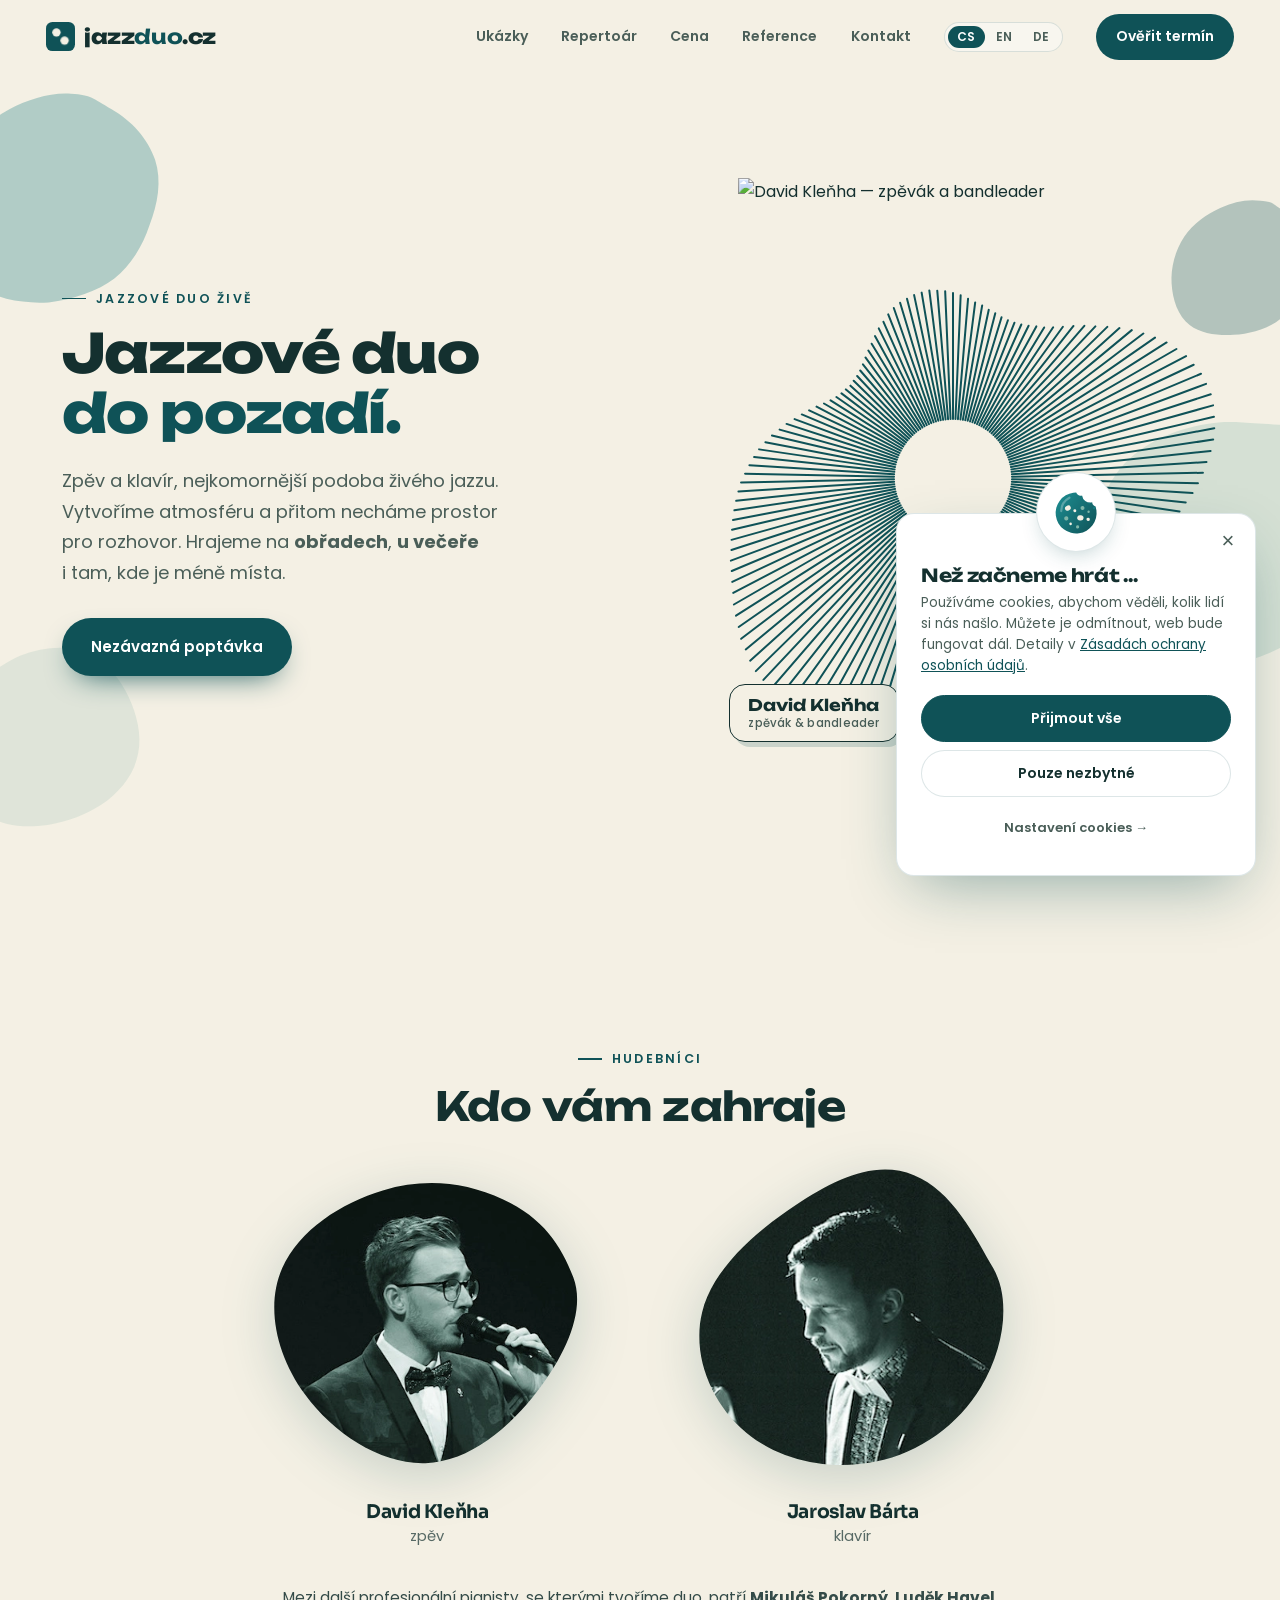
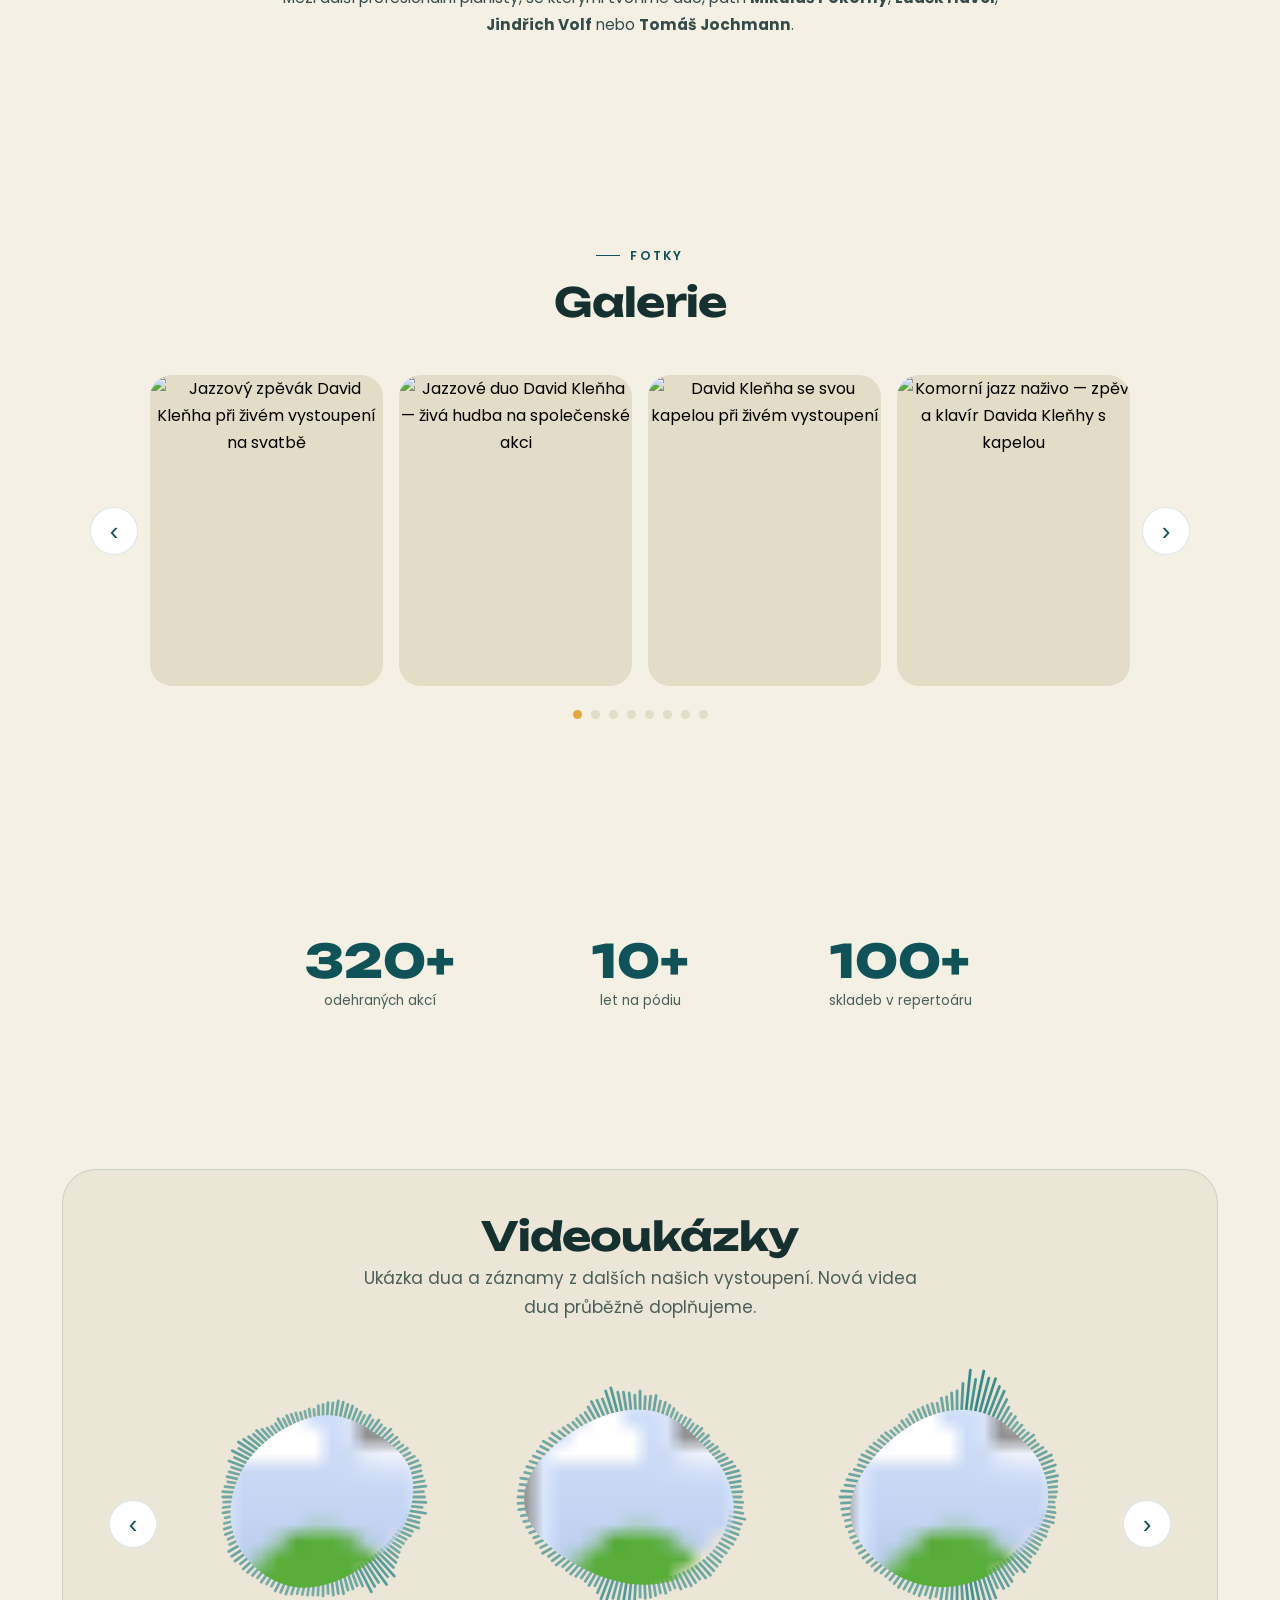
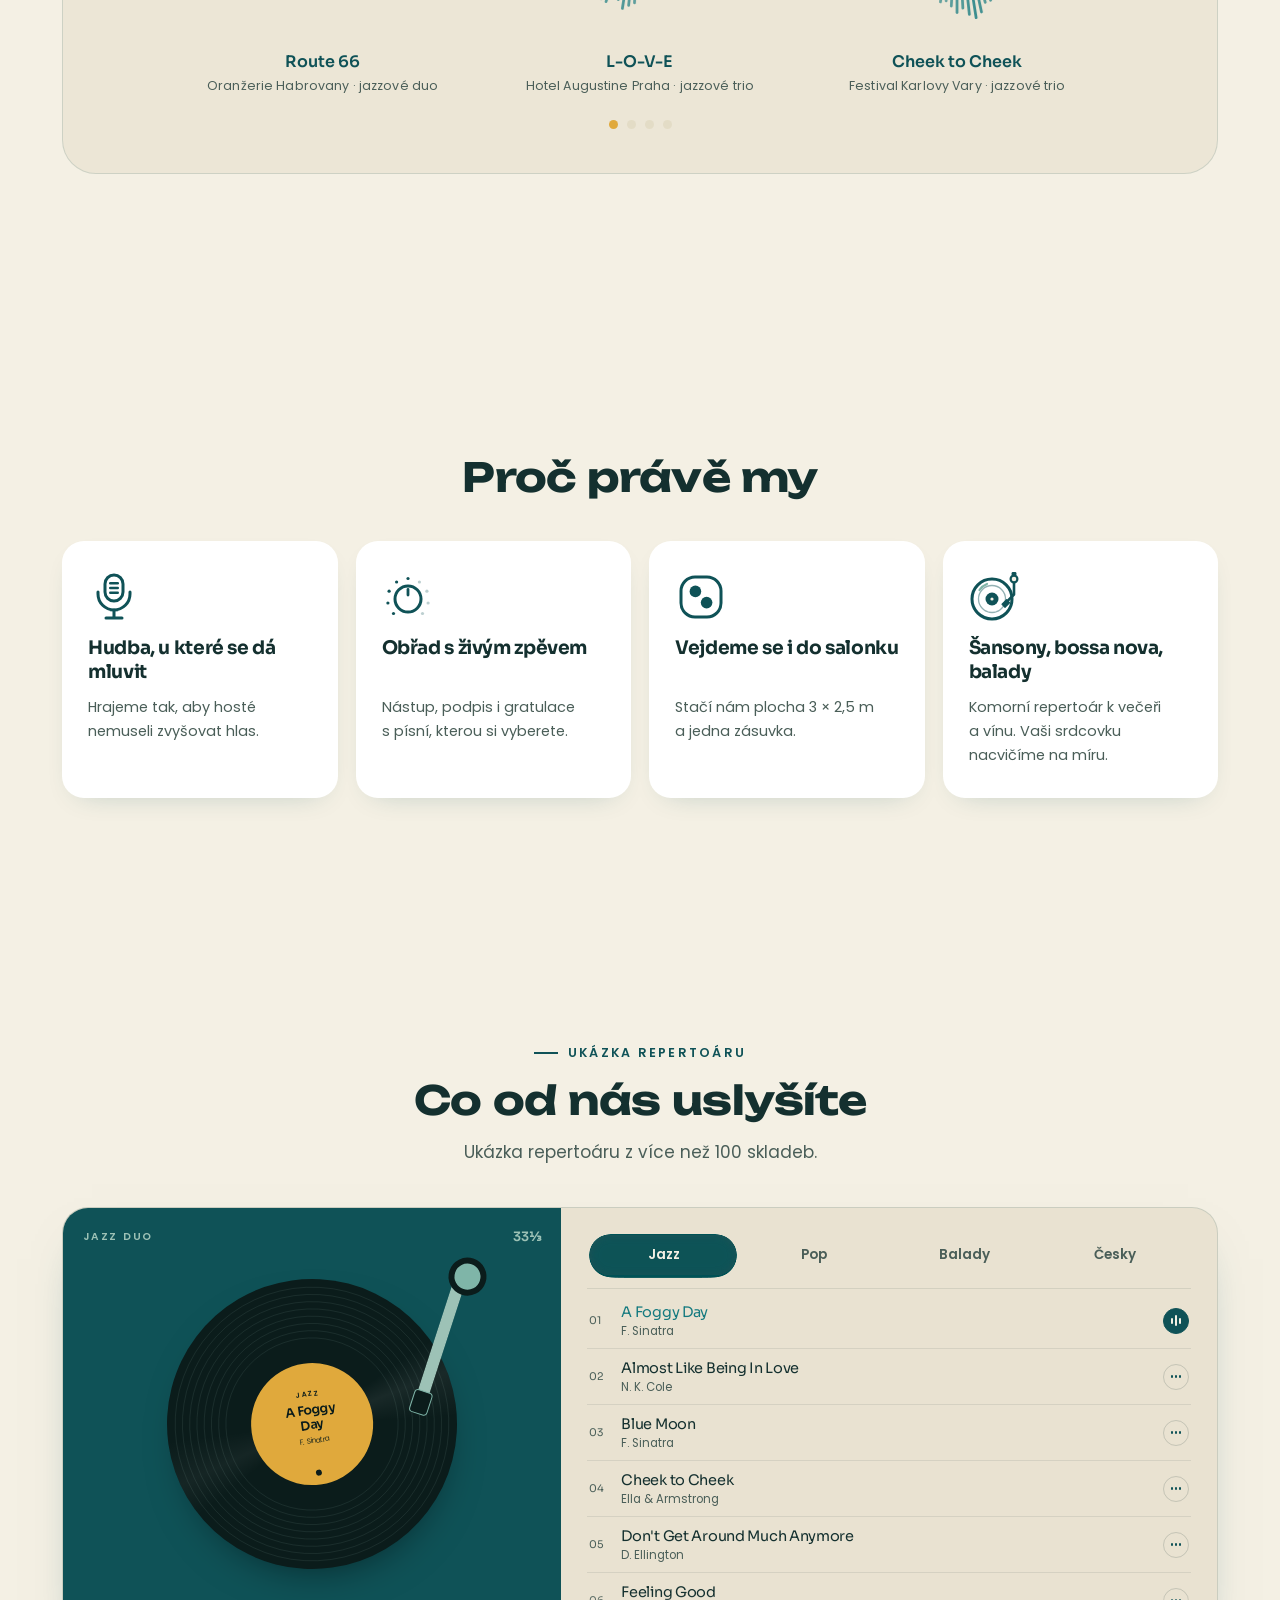
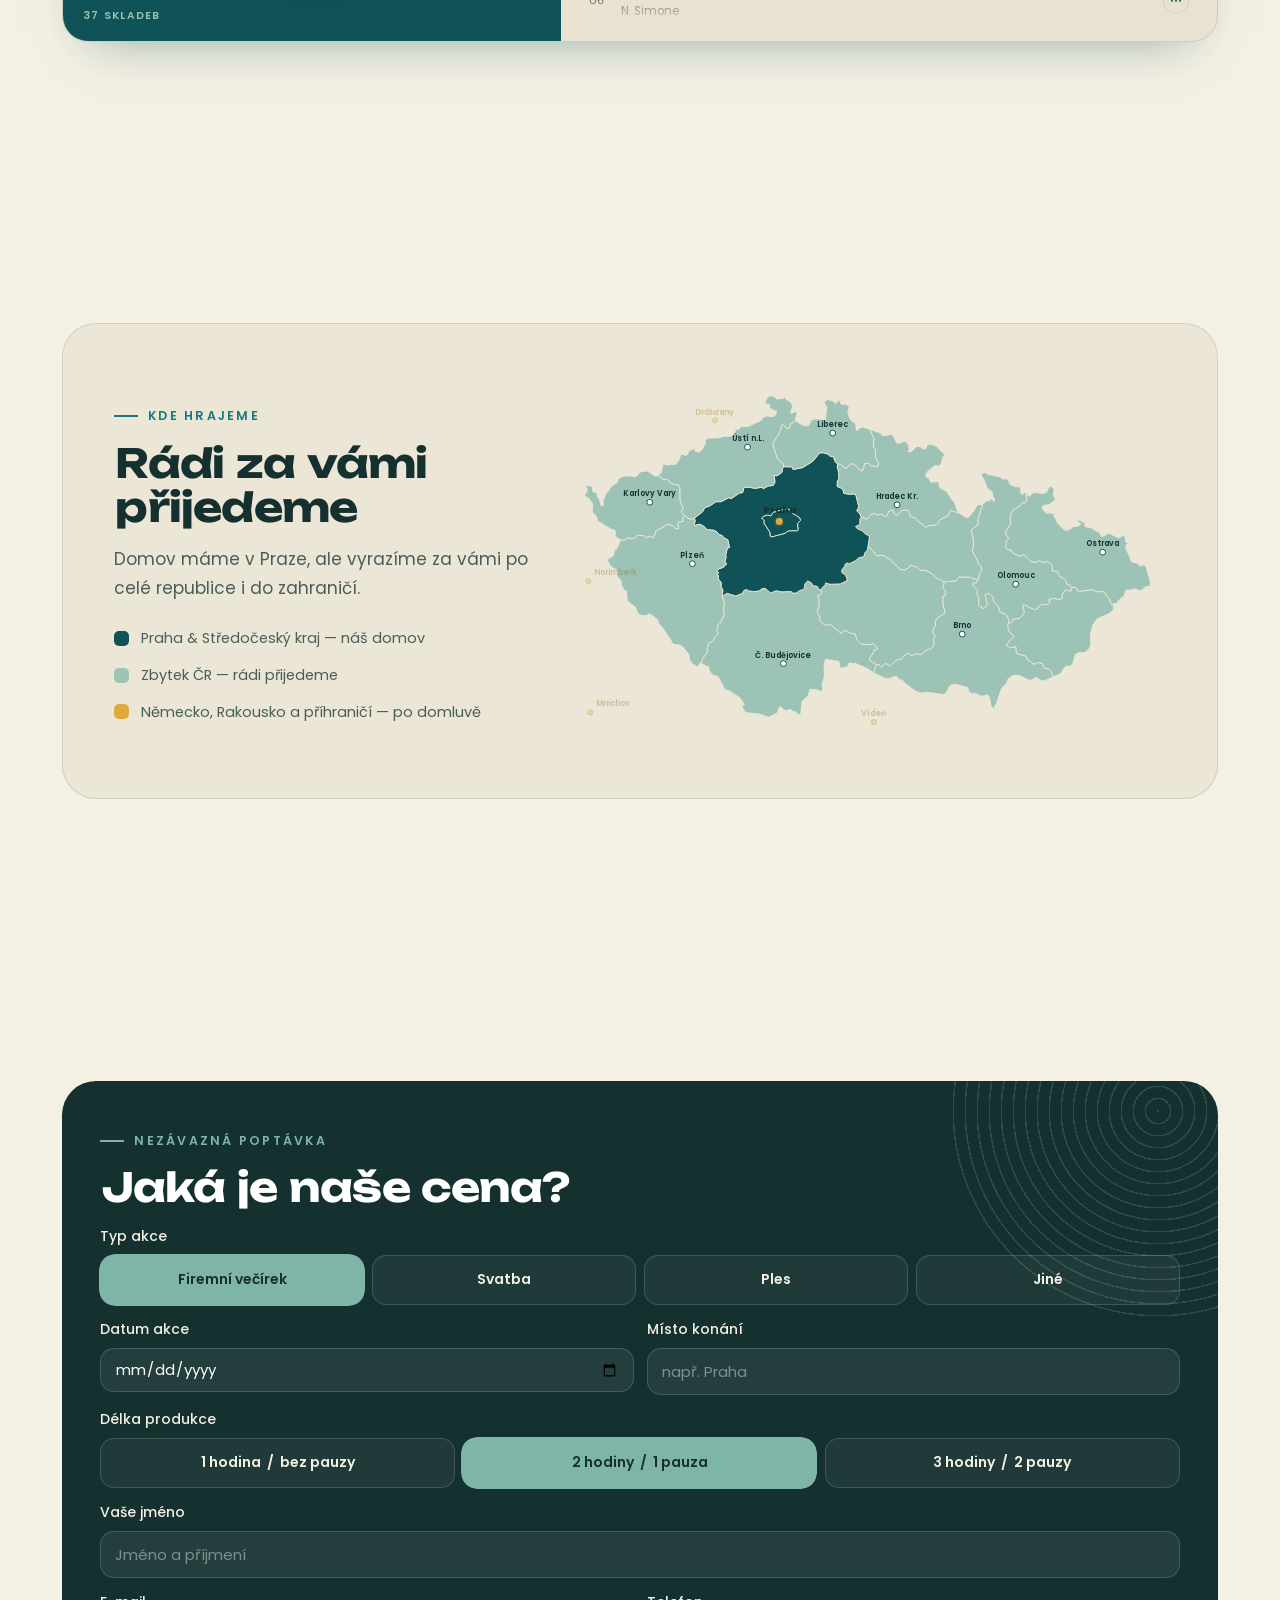
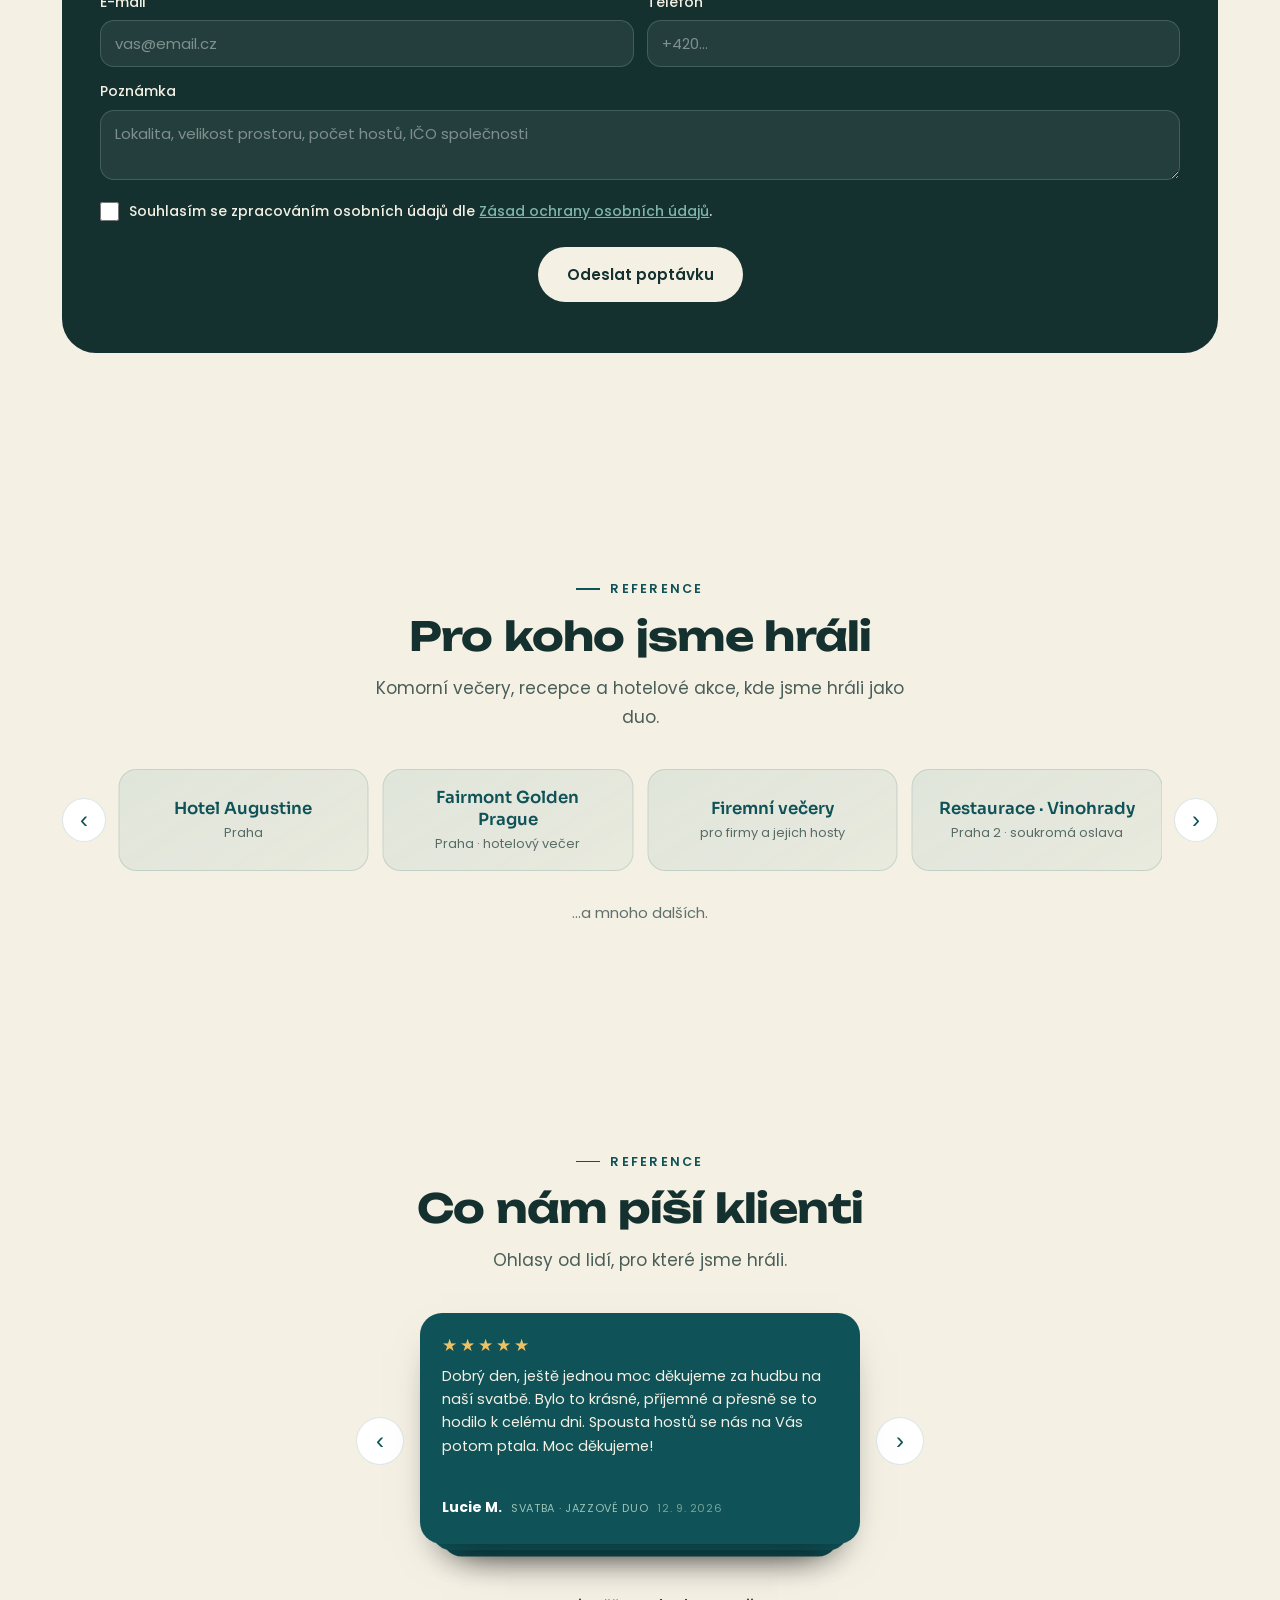
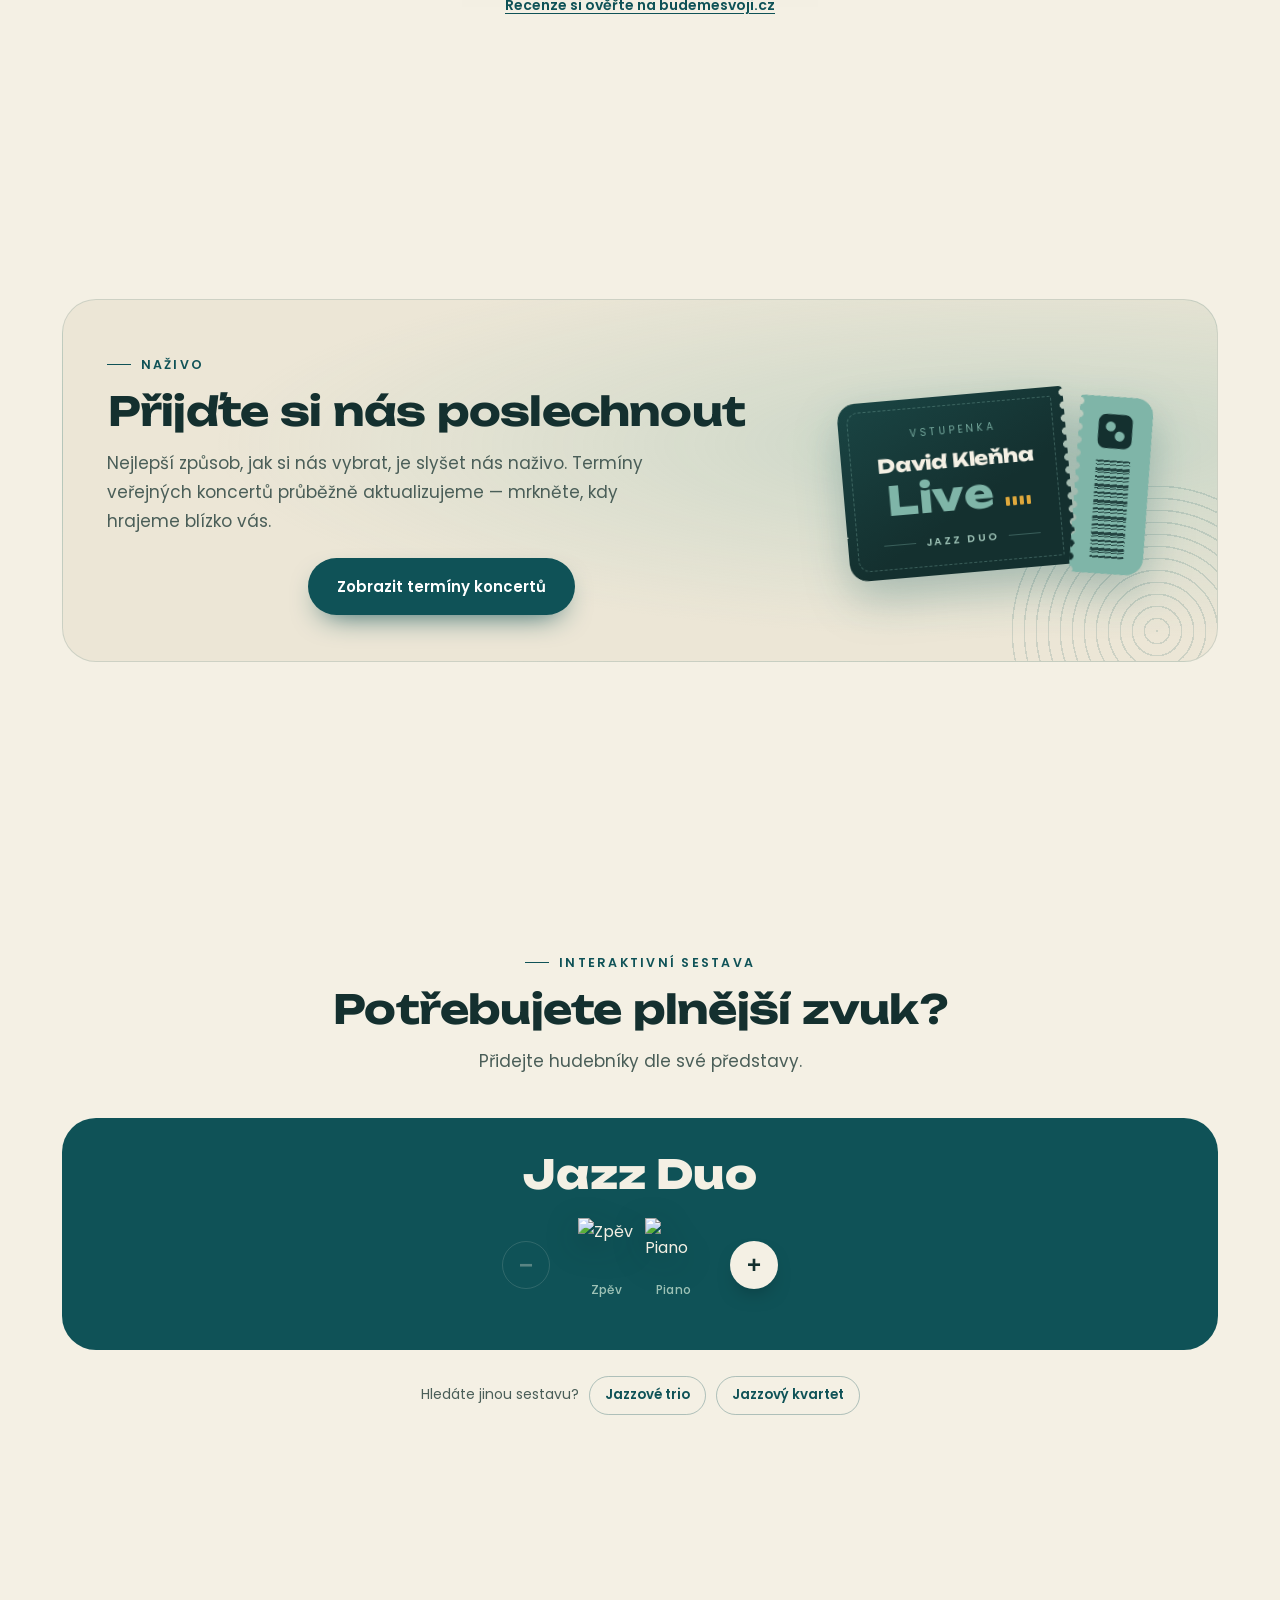
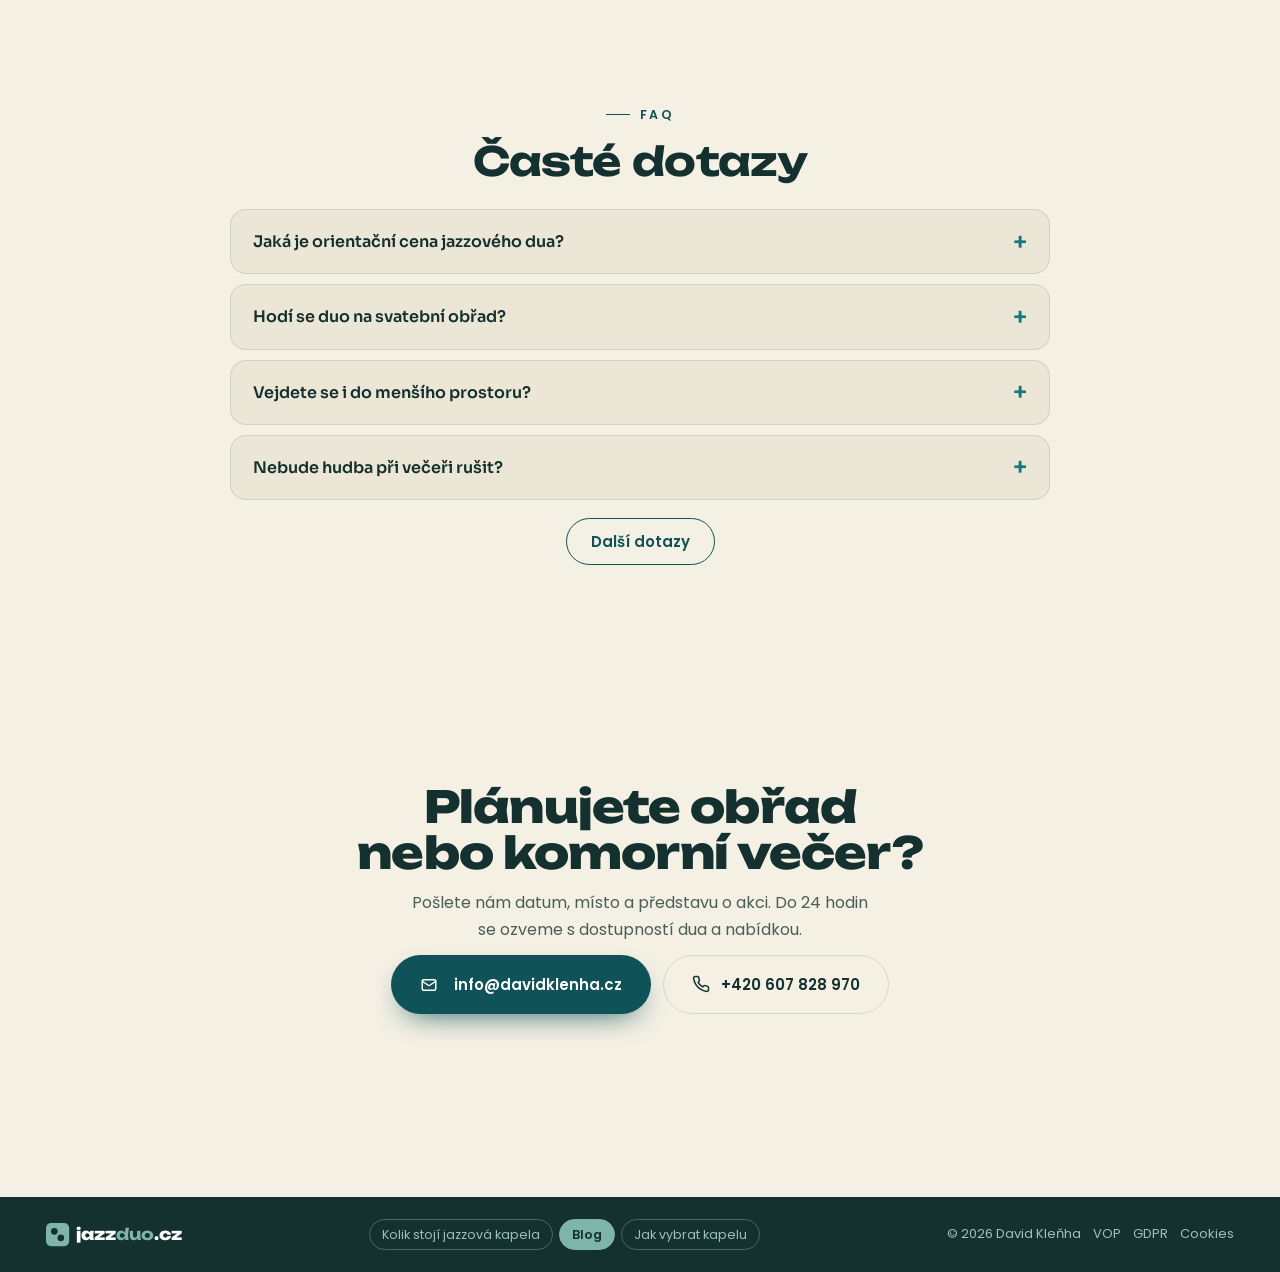
==== commit 704af4b5: "Add files via upload" ====
--- a/index.html
+++ b/index.html
@@ -730,10 +730,20 @@
     "addressLocality": "Praha",
     "addressCountry": "CZ"
   },
-  "areaServed": {
-    "@type": "Country",
-    "name": "Česká republika"
-  },
+  "areaServed": [
+    {
+      "@type": "Country",
+      "name": "Česká republika"
+    },
+    {
+      "@type": "Country",
+      "name": "Německo"
+    },
+    {
+      "@type": "Country",
+      "name": "Rakousko"
+    }
+  ],
   "email": "info@davidklenha.cz",
   "telephone": "+420607828970",
   "member": [
@@ -744,7 +754,27 @@
       "jobTitle": "Jazzový zpěvák a bandleader",
       "roleName": "zpěv, vedoucí souboru",
       "description": "David Kleňha je jazzový zpěvák. Pravidelně vystupuje s vlastními sestavami od jazzového dua po větší kapely a sólově spolupracuje s jazzovými big bandy a orchestry, se kterými hraje i v divadlech. Repertoár staví na jazzových a swingových standardech, baladách a českých klasikách.",
-      "url": "https://www.davidklenha.cz/"
+      "url": "https://www.davidklenha.cz/",
+      "sameAs": [
+        "https://www.youtube.com/@davidklenha9168",
+        "https://www.instagram.com/david_klenha/",
+        "https://www.facebook.com/david.klenha.7",
+        "https://www.davidklenha.cz/"
+      ],
+      "memberOf": [
+        {
+          "@id": "https://jazzduo.cz/#ensemble"
+        },
+        {
+          "@id": "https://jazztrio.cz/#ensemble"
+        },
+        {
+          "@id": "https://jazzquartet.cz/#ensemble"
+        },
+        {
+          "@id": "https://jazzcombo.cz/#ensemble"
+        }
+      ]
     },
     {
       "@type": "Person",
@@ -783,7 +813,10 @@
     "cs",
     "en",
     "de"
-  ]
+  ],
+  "founder": {
+    "@id": "https://www.davidklenha.cz/#david"
+  }
 }
 </script>
 <script type="application/ld+json">
@@ -1796,7 +1829,7 @@
       </div>
       <button type="button" class="rev-arrow next" id="revNextBtn" aria-label="Další recenze">›</button>
     </div>
-    <p class="rev-verify"><a href="https://www.budemesvoji.cz/listing/david-klenha-jazz-band/#recenze" target="_blank" rel="noopener">Recenze si ověřte na budemesvoji.cz</a></p>
+    <p class="rev-verify"><a href="https://www.budemesvoji.cz/listing/jazz-trio-david-klenha/#recenze" target="_blank" rel="noopener">Recenze si ověřte na budemesvoji.cz</a></p>
   </div>
 </section>
 <section class="section reveal" id="koncerty">
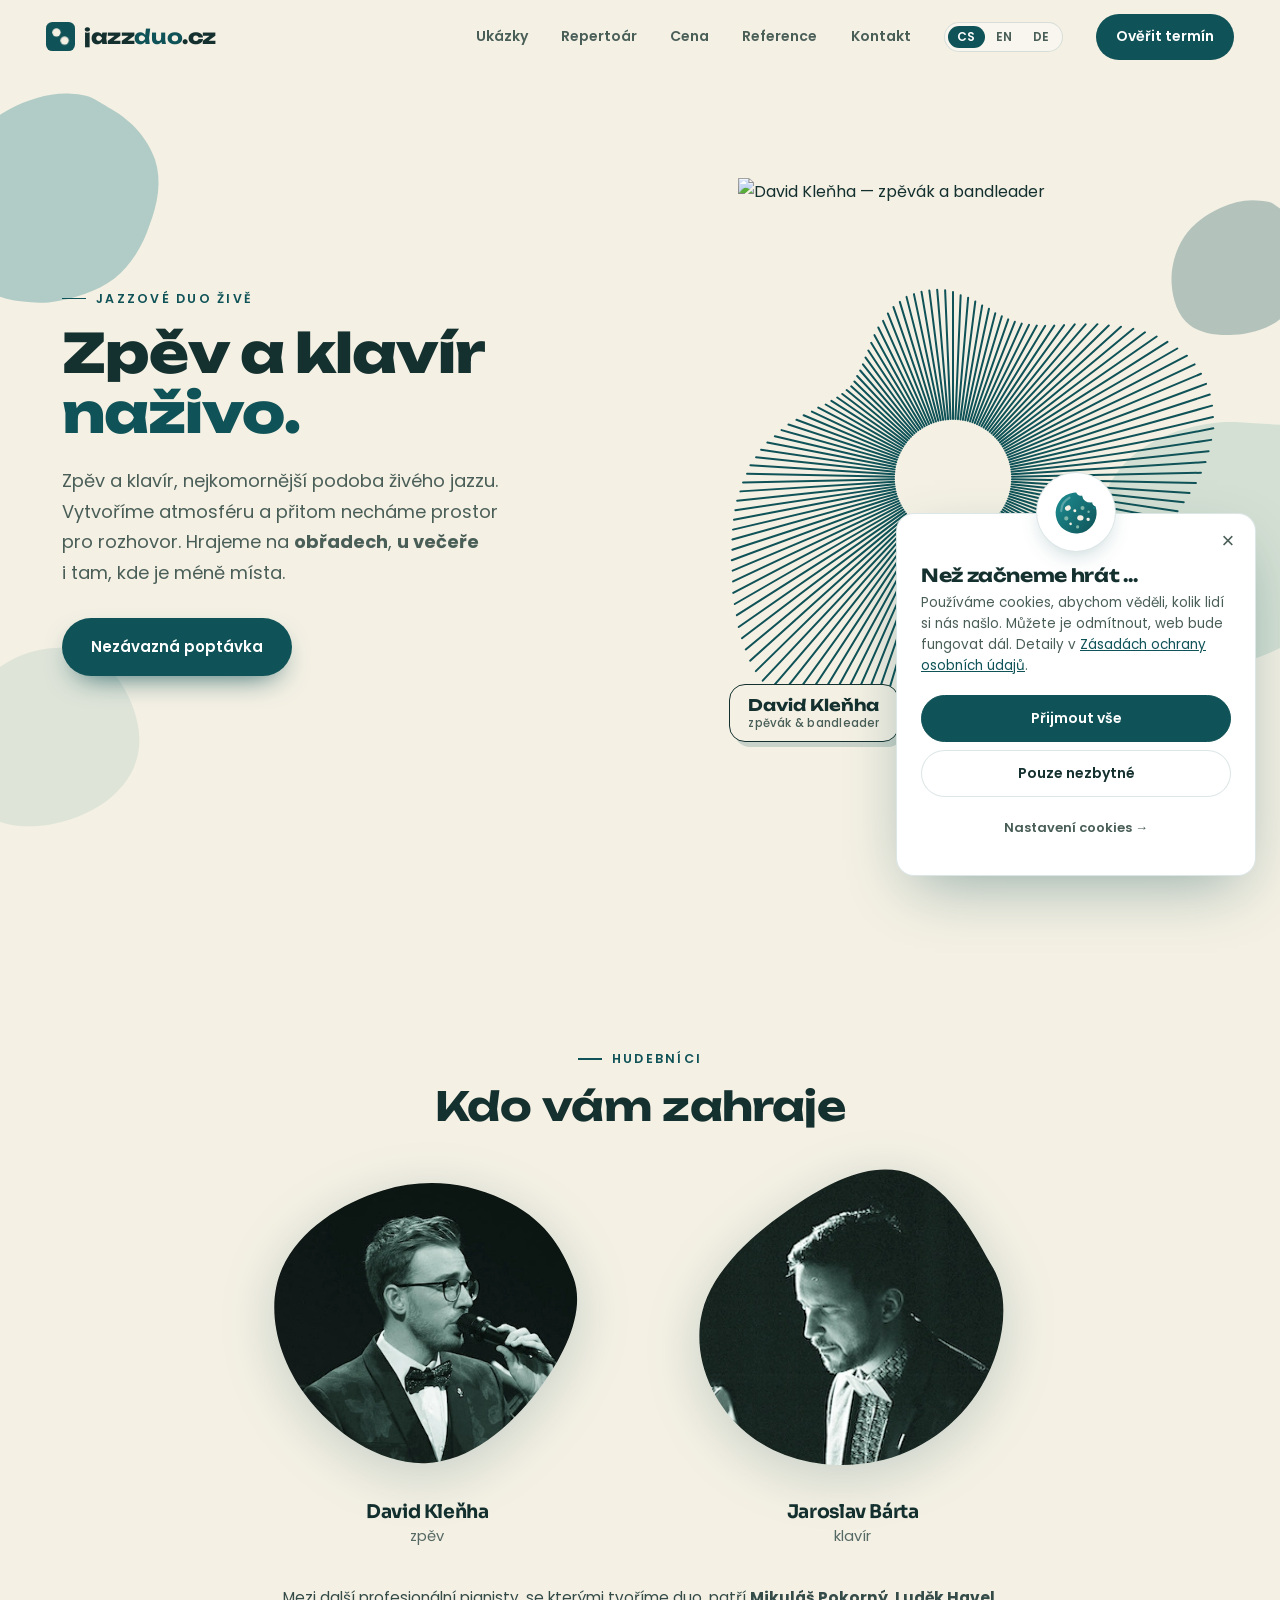
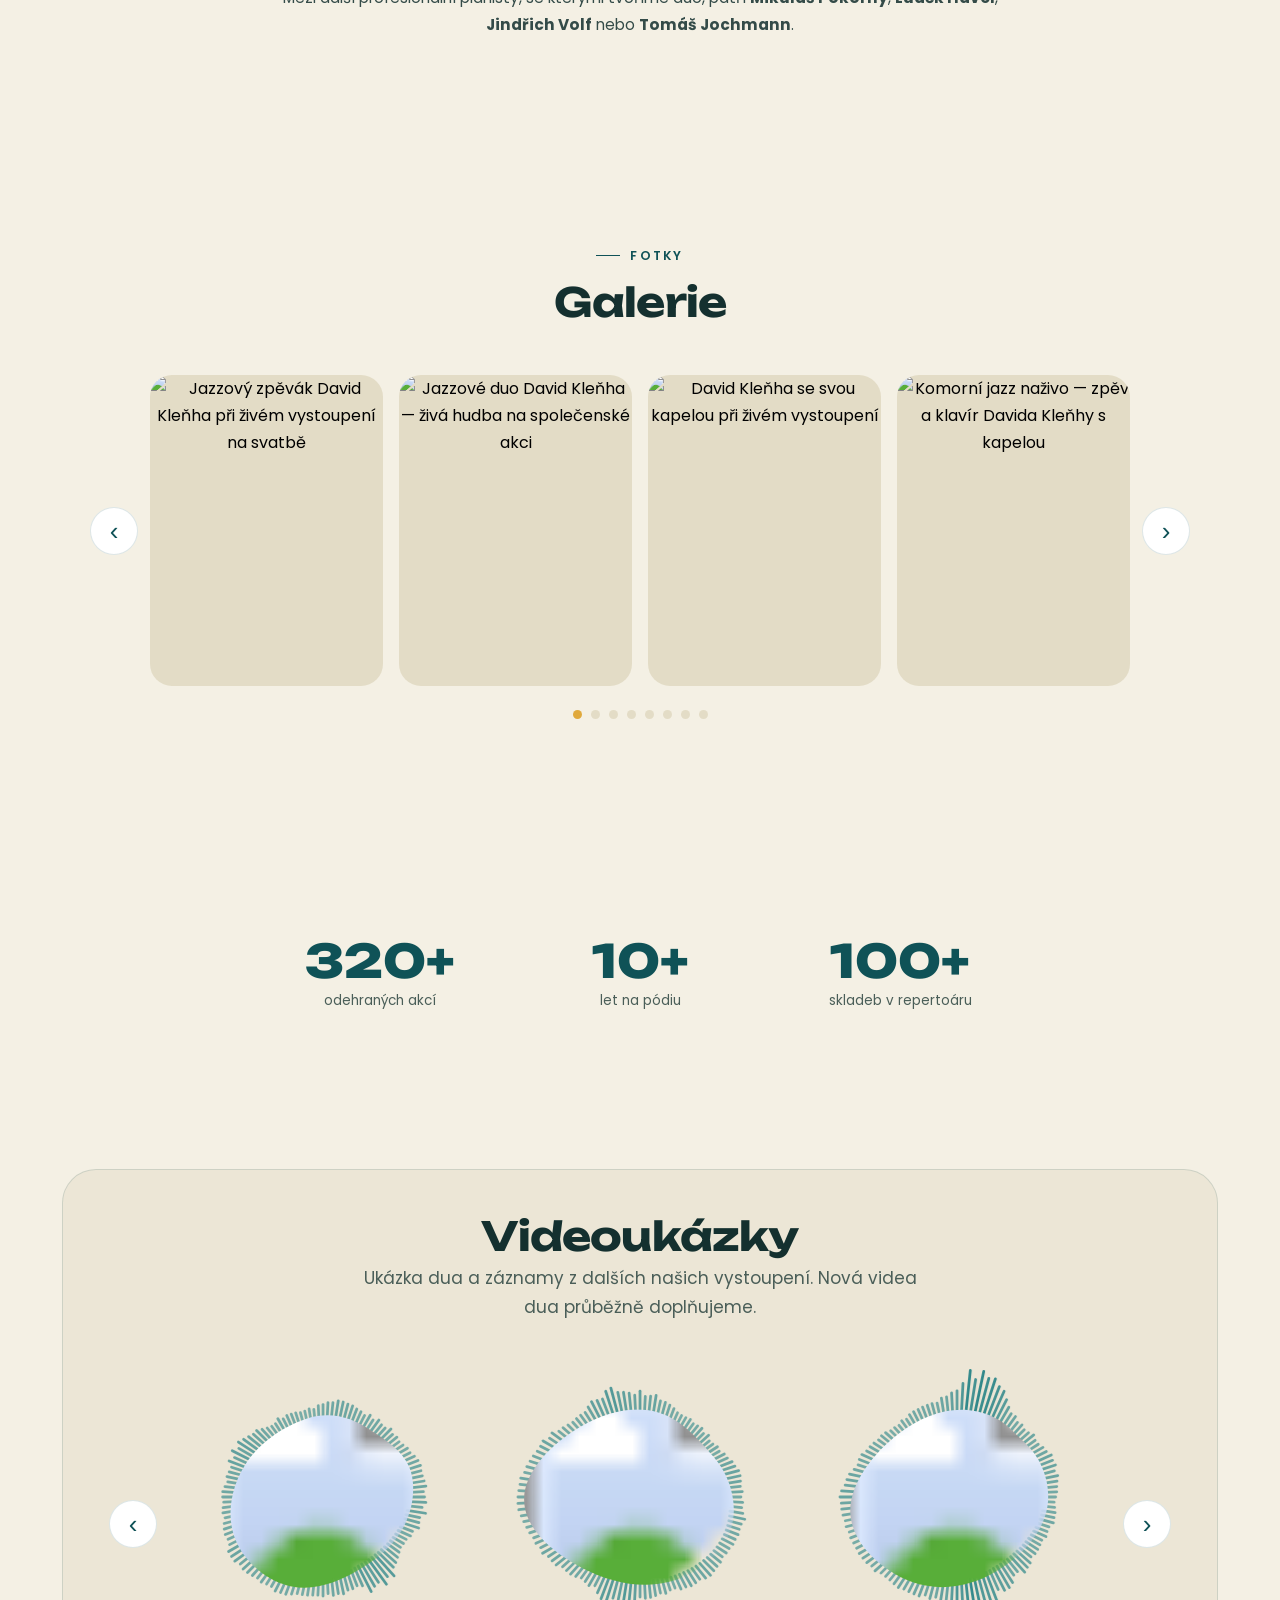
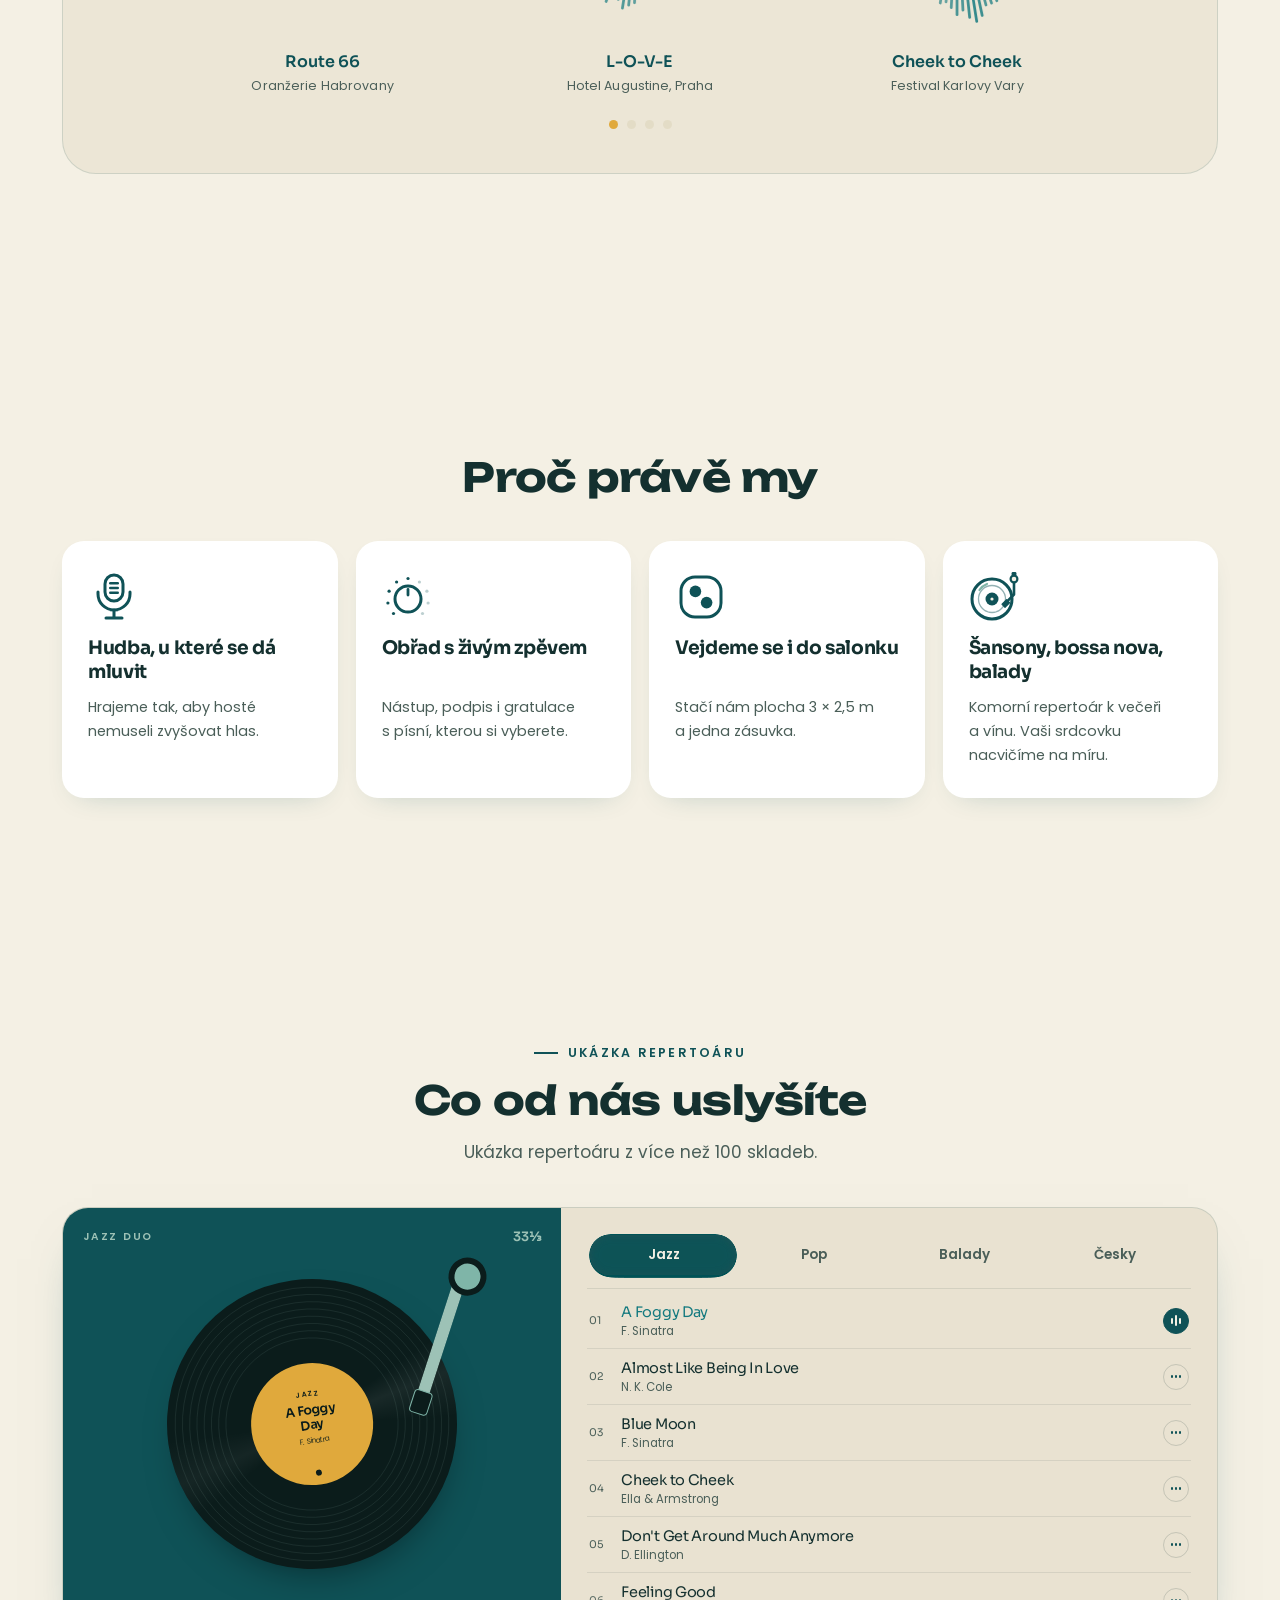
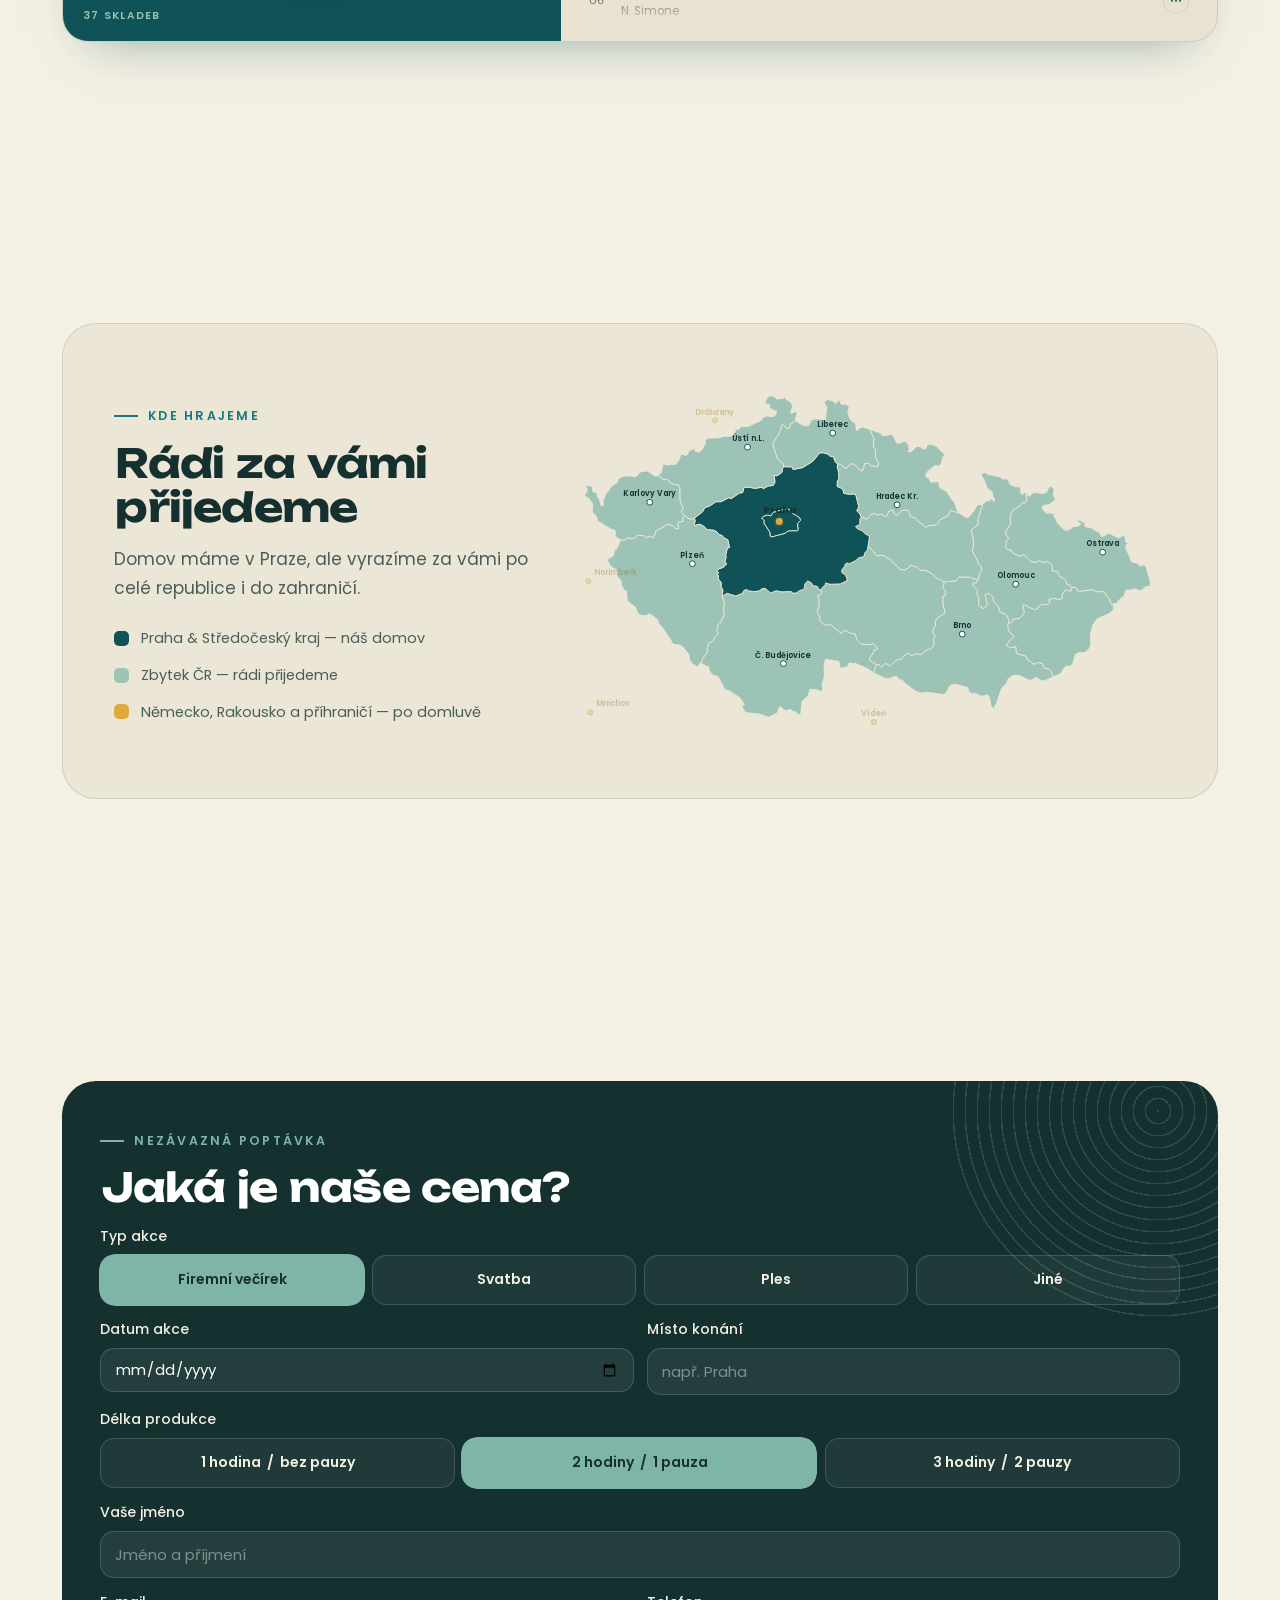
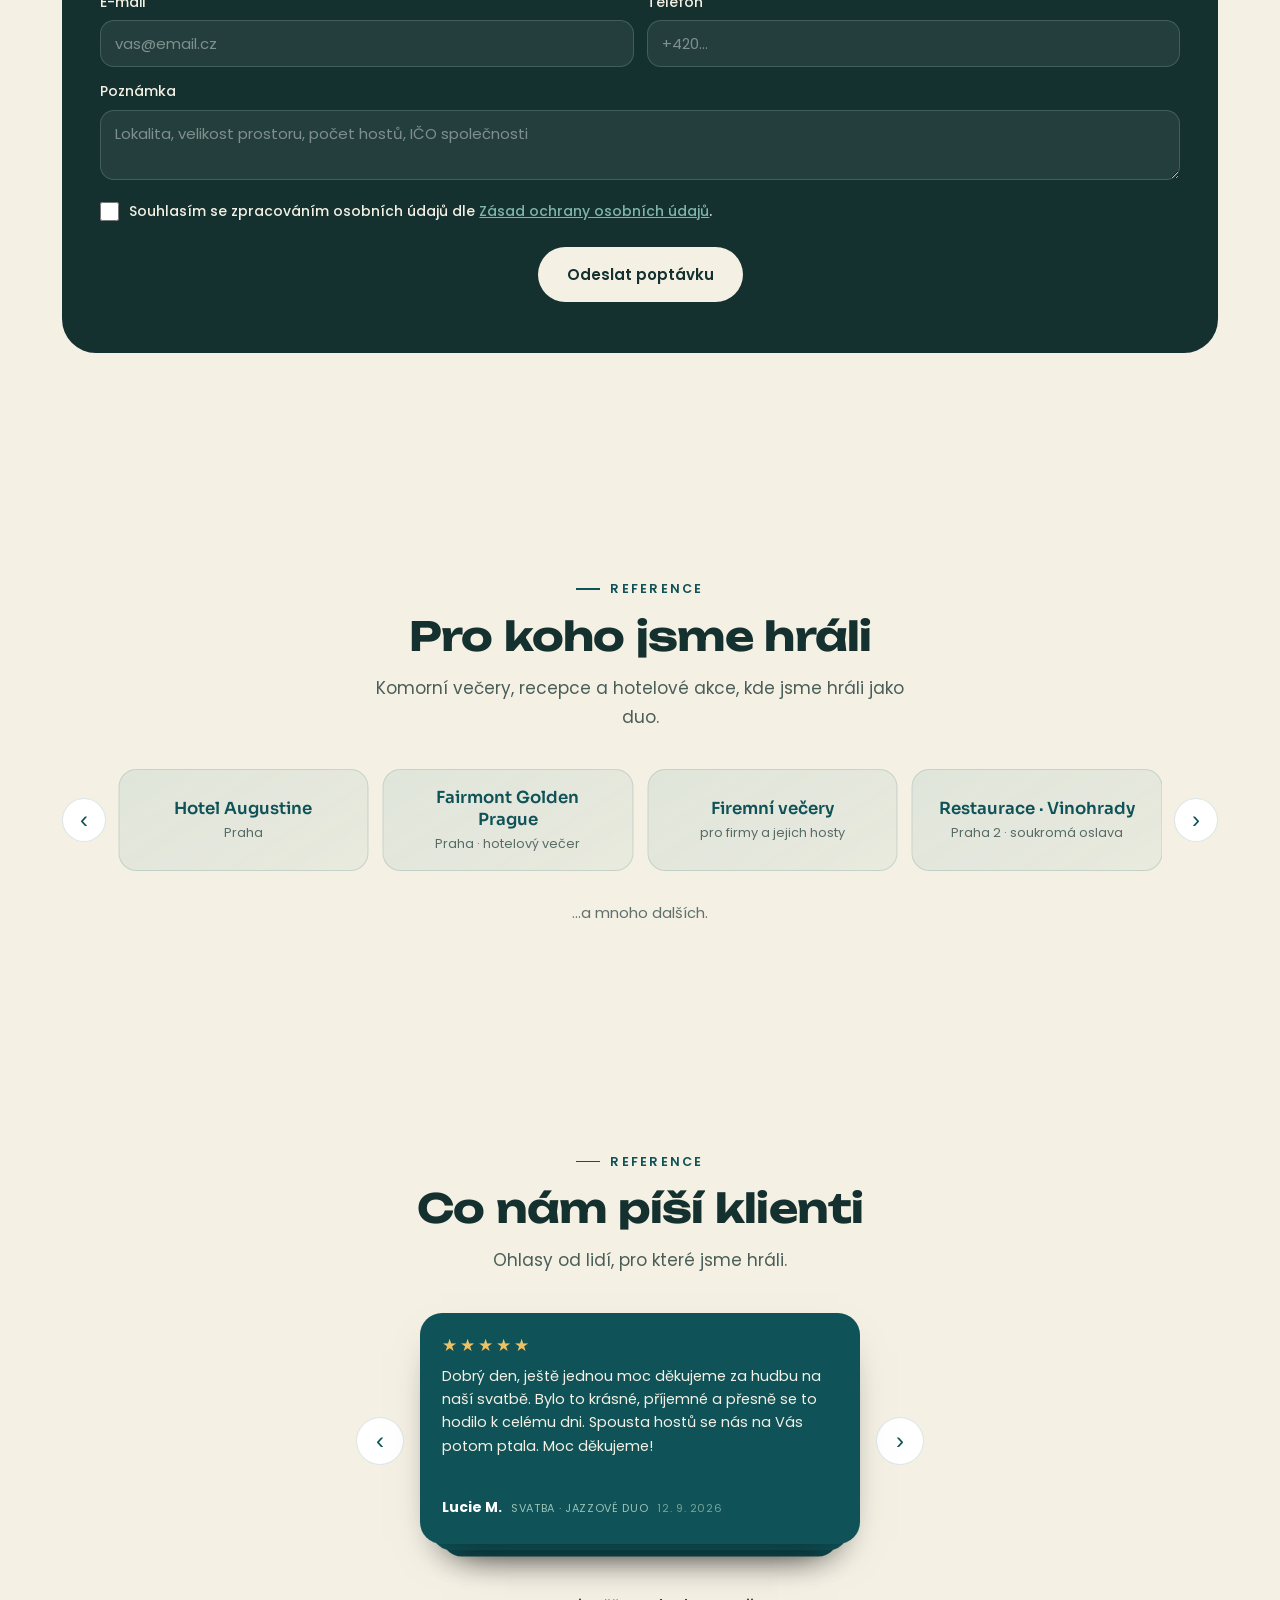
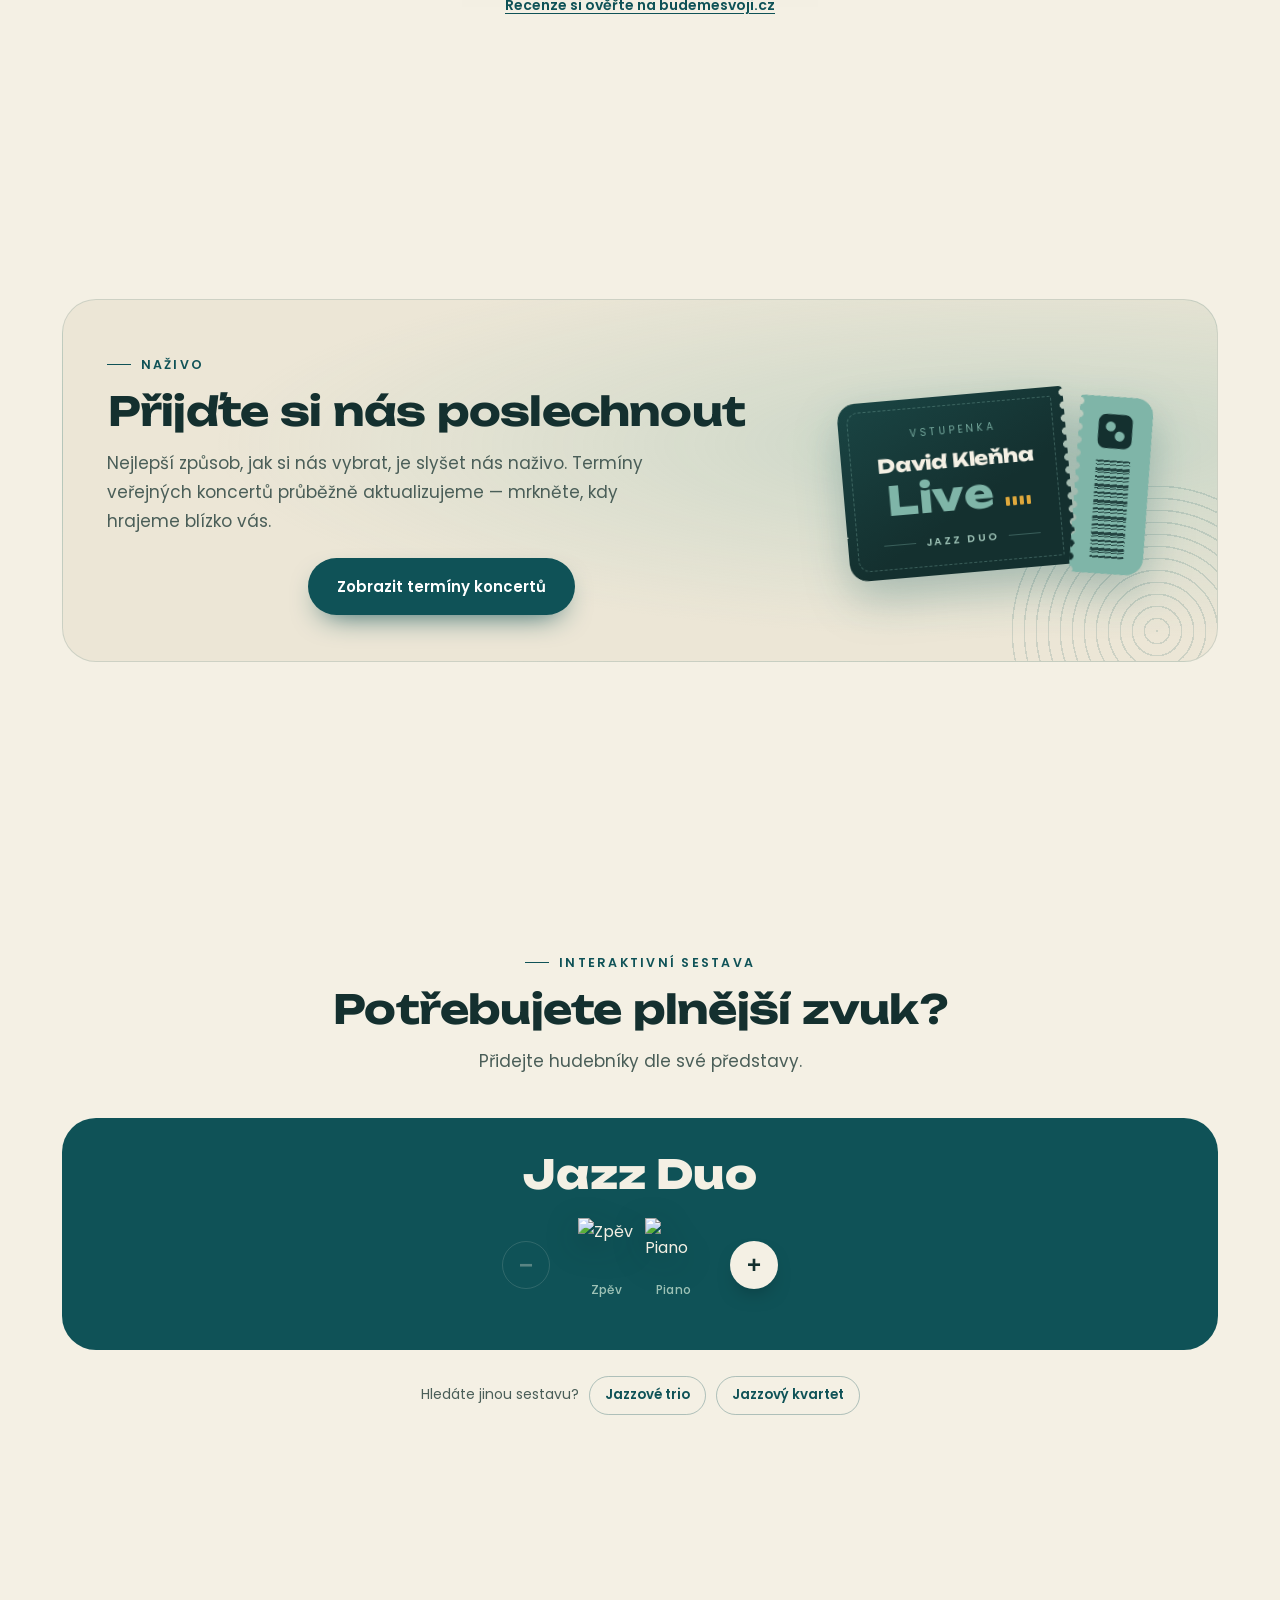
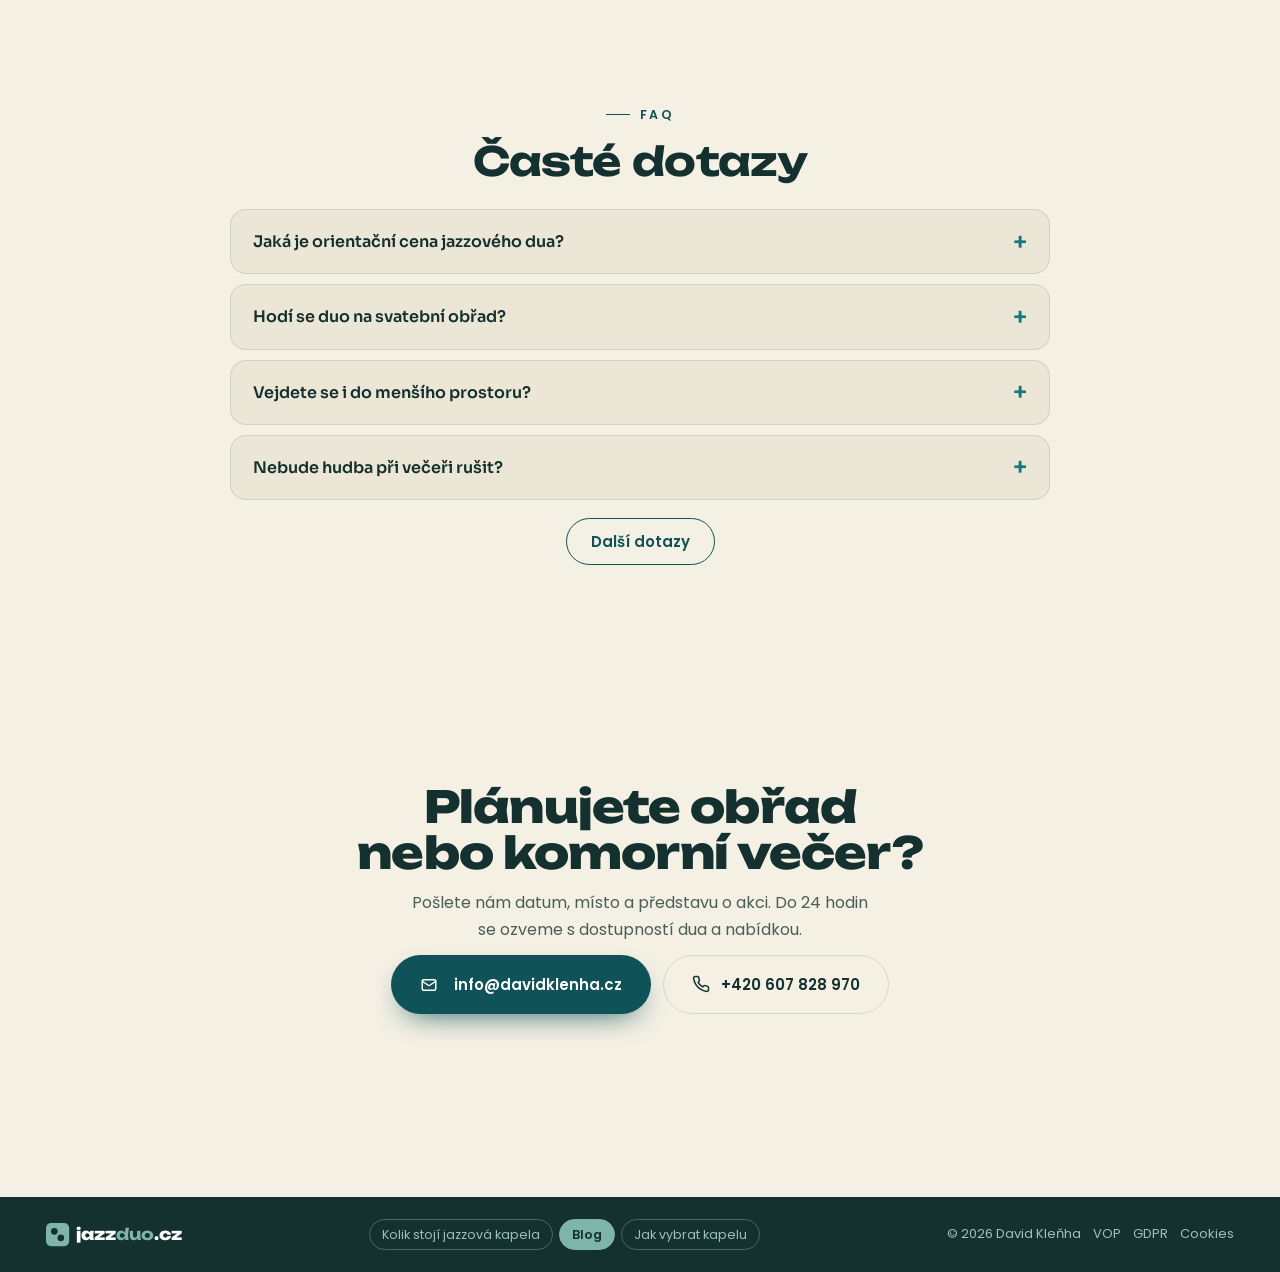
==== commit f8137d26: "Add files via upload" ====
--- a/index.html
+++ b/index.html
@@ -1539,7 +1539,12 @@
       <div class="vid-slider" id="vidSlider">
         <button class="vid-arrow prev" id="vidPrev" type="button" aria-label="Předchozí video">‹</button>
         <div class="vid-viewport">
-          <div class="vid-track" id="vidTrack"><div class="vid-item"><button class="vid-blob" type="button" aria-label="Přehrát video: Route 66 – Oranžerie Habrovany · jazzové duo"><svg class="vid-eq" data-i="0" viewBox="0 0 200 200" aria-hidden="true"></svg><span class="vid-photo" data-src="https://jazzduo.cz/video/0.webp" data-cid="vidclipo0" data-i="0"></span><span class="vid-play"><svg viewBox="0 0 24 24"><path d="M8 5v14l11-7z"/></svg></span></button><div class="vid-name">Route 66</div><div class="vid-place">Oranžerie Habrovany · jazzové duo</div></div><div class="vid-item"><button class="vid-blob" type="button" aria-label="Přehrát video: L-O-V-E – Hotel Augustine Praha · jazzové trio"><svg class="vid-eq" data-i="1" viewBox="0 0 200 200" aria-hidden="true"></svg><span class="vid-photo" data-src="https://jazzduo.cz/video/1.webp" data-cid="vidclipo1" data-i="1"></span><span class="vid-play"><svg viewBox="0 0 24 24"><path d="M8 5v14l11-7z"/></svg></span></button><div class="vid-name">L-O-V-E</div><div class="vid-place">Hotel Augustine Praha · jazzové trio</div></div><div class="vid-item"><button class="vid-blob" type="button" aria-label="Přehrát video: Cheek to Cheek – Festival Karlovy Vary · jazzové trio"><svg class="vid-eq" data-i="2" viewBox="0 0 200 200" aria-hidden="true"></svg><span class="vid-photo" data-src="https://jazzduo.cz/video/5.webp" data-cid="vidclipo2" data-i="2"></span><span class="vid-play"><svg viewBox="0 0 24 24"><path d="M8 5v14l11-7z"/></svg></span></button><div class="vid-name">Cheek to Cheek</div><div class="vid-place">Festival Karlovy Vary · jazzové trio</div></div><div class="vid-item"><button class="vid-blob" type="button" aria-label="Přehrát video: Sway – Jazz Club Reduta · jazzové trio"><svg class="vid-eq" data-i="3" viewBox="0 0 200 200" aria-hidden="true"></svg><span class="vid-photo" data-src="https://jazzduo.cz/video/7.webp" data-cid="vidclipo3" data-i="3"></span><span class="vid-play"><svg viewBox="0 0 24 24"><path d="M8 5v14l11-7z"/></svg></span></button><div class="vid-name">Sway</div><div class="vid-place">Jazz Club Reduta · jazzové trio</div></div></div>
+          <div class="vid-track" id="vidTrack"><!-- VIDEA:START – generuje se z videa.json, ručně neupravovat -->
+            <div class="vid-item" data-yt="6dR5MH3qNFE" data-vert="1"><button class="vid-blob" type="button" aria-label="Přehrát video: Route 66 – Oranžerie Habrovany"><svg class="vid-eq" data-i="0" viewBox="0 0 200 200" aria-hidden="true"></svg><span class="vid-photo" data-src="https://jazzduo.cz/video/0.webp" data-cid="vidclipo0" data-i="0"></span><span class="vid-play"><svg viewBox="0 0 24 24"><path d="M8 5v14l11-7z"/></svg></span></button><div class="vid-name">Route 66</div><div class="vid-place">Oranžerie Habrovany</div></div>
+            <div class="vid-item" data-yt="Z7Oo_03YVFE" data-vert="1"><button class="vid-blob" type="button" aria-label="Přehrát video: L-O-V-E – Hotel Augustine, Praha"><svg class="vid-eq" data-i="1" viewBox="0 0 200 200" aria-hidden="true"></svg><span class="vid-photo" data-src="https://jazzduo.cz/video/1.webp" data-cid="vidclipo1" data-i="1"></span><span class="vid-play"><svg viewBox="0 0 24 24"><path d="M8 5v14l11-7z"/></svg></span></button><div class="vid-name">L-O-V-E</div><div class="vid-place">Hotel Augustine, Praha</div></div>
+            <div class="vid-item" data-yt="0OWzK3Rk-cw"><button class="vid-blob" type="button" aria-label="Přehrát video: Cheek to Cheek – Festival Karlovy Vary"><svg class="vid-eq" data-i="2" viewBox="0 0 200 200" aria-hidden="true"></svg><span class="vid-photo" data-src="https://jazzduo.cz/video/5.webp" data-cid="vidclipo2" data-i="2"></span><span class="vid-play"><svg viewBox="0 0 24 24"><path d="M8 5v14l11-7z"/></svg></span></button><div class="vid-name">Cheek to Cheek</div><div class="vid-place">Festival Karlovy Vary</div></div>
+            <div class="vid-item" data-yt="rfCD0AcGA-A"><button class="vid-blob" type="button" aria-label="Přehrát video: Sway – Jazz Club Reduta, Praha"><svg class="vid-eq" data-i="3" viewBox="0 0 200 200" aria-hidden="true"></svg><span class="vid-photo" data-src="https://jazzduo.cz/video/7.webp" data-cid="vidclipo3" data-i="3"></span><span class="vid-play"><svg viewBox="0 0 24 24"><path d="M8 5v14l11-7z"/></svg></span></button><div class="vid-name">Sway</div><div class="vid-place">Jazz Club Reduta, Praha</div></div>
+            <!-- VIDEA:END --></div>
         </div>
         <button class="vid-arrow next" id="vidNext" type="button" aria-label="Další video">›</button>
       </div>
@@ -2201,16 +2206,14 @@
   (function(){
     var track=$('vidTrack');if(!track)return;
 
-    // pořadí videí: náhledová fotka (video/N), název skladby, místo, YouTube ID
-    // vert:true = video na výšku (YouTube Shorts) → modal 9:16
-    var VIDEOS=[
-      {img:'0', name:'Route 66', place:'Oran\u017eerie Habrovany \u00b7 jazzov\u00e9 duo', yt:'6dR5MH3qNFE', vert:true},
-      {img:'1', name:'L-O-V-E', place:'Hotel Augustine Praha \u00b7 jazzov\u00e9 trio', yt:'Z7Oo_03YVFE', vert:true},
-      {img:'5', name:'Cheek to Cheek', place:'Festival Karlovy Vary \u00b7 jazzov\u00e9 trio', yt:'0OWzK3Rk-cw'},
-      {img:'7', name:'Sway', place:'Jazz Club Reduta \u00b7 jazzov\u00e9 trio', yt:'rfCD0AcGA-A'}
-    ];
-    var IMGBASE='https://jazzduo.cz/video/';
-    var IMGEXT={ '1':'.webp','2':'.webp','3':'.webp','4':'.webp','5':'.webp','6':'.webp','7':'.webp','8':'.webp','9':'.webp' };
+    // Videa se nečtou odsud, ale z dlaždic v HTML. Ty generuje nastroje/obsah.py z videa.json
+    // (data-yt = YouTube ID, data-vert = video na výšku → modal 9:16, data-src = náhled).
+    var VIDEOS=Array.prototype.map.call(track.querySelectorAll('.vid-item'),function(n){
+      var nm=n.querySelector('.vid-name'),pl=n.querySelector('.vid-place'),ph=n.querySelector('.vid-photo');
+      return {img:ph?ph.getAttribute('data-src'):'',name:nm?nm.textContent:'',place:pl?pl.textContent:'',
+        yt:n.getAttribute('data-yt'),vert:n.getAttribute('data-vert')==='1'};
+    });
+    if(!VIDEOS.length)return;
 
     // odlišné tvary blobů (z ladiče hudebníků)
     var BLOBS=[
@@ -2274,7 +2277,7 @@
       var item=el('div');item.className='vid-item';
       var btn=el('button');btn.className='vid-blob';btn.type='button';
       btn.setAttribute('aria-label','Přehrát video: '+v.name+(v.place?' – '+v.place:''));
-      var src=IMGBASE+v.img+(IMGEXT[v.img]||'.webp');
+      var src=v.img;
       var cid='vidclip'+key;
       btn.innerHTML=
         '<svg class="vid-eq" data-i="'+src_i+'" viewBox="0 0 200 200" aria-hidden="true"></svg>'+
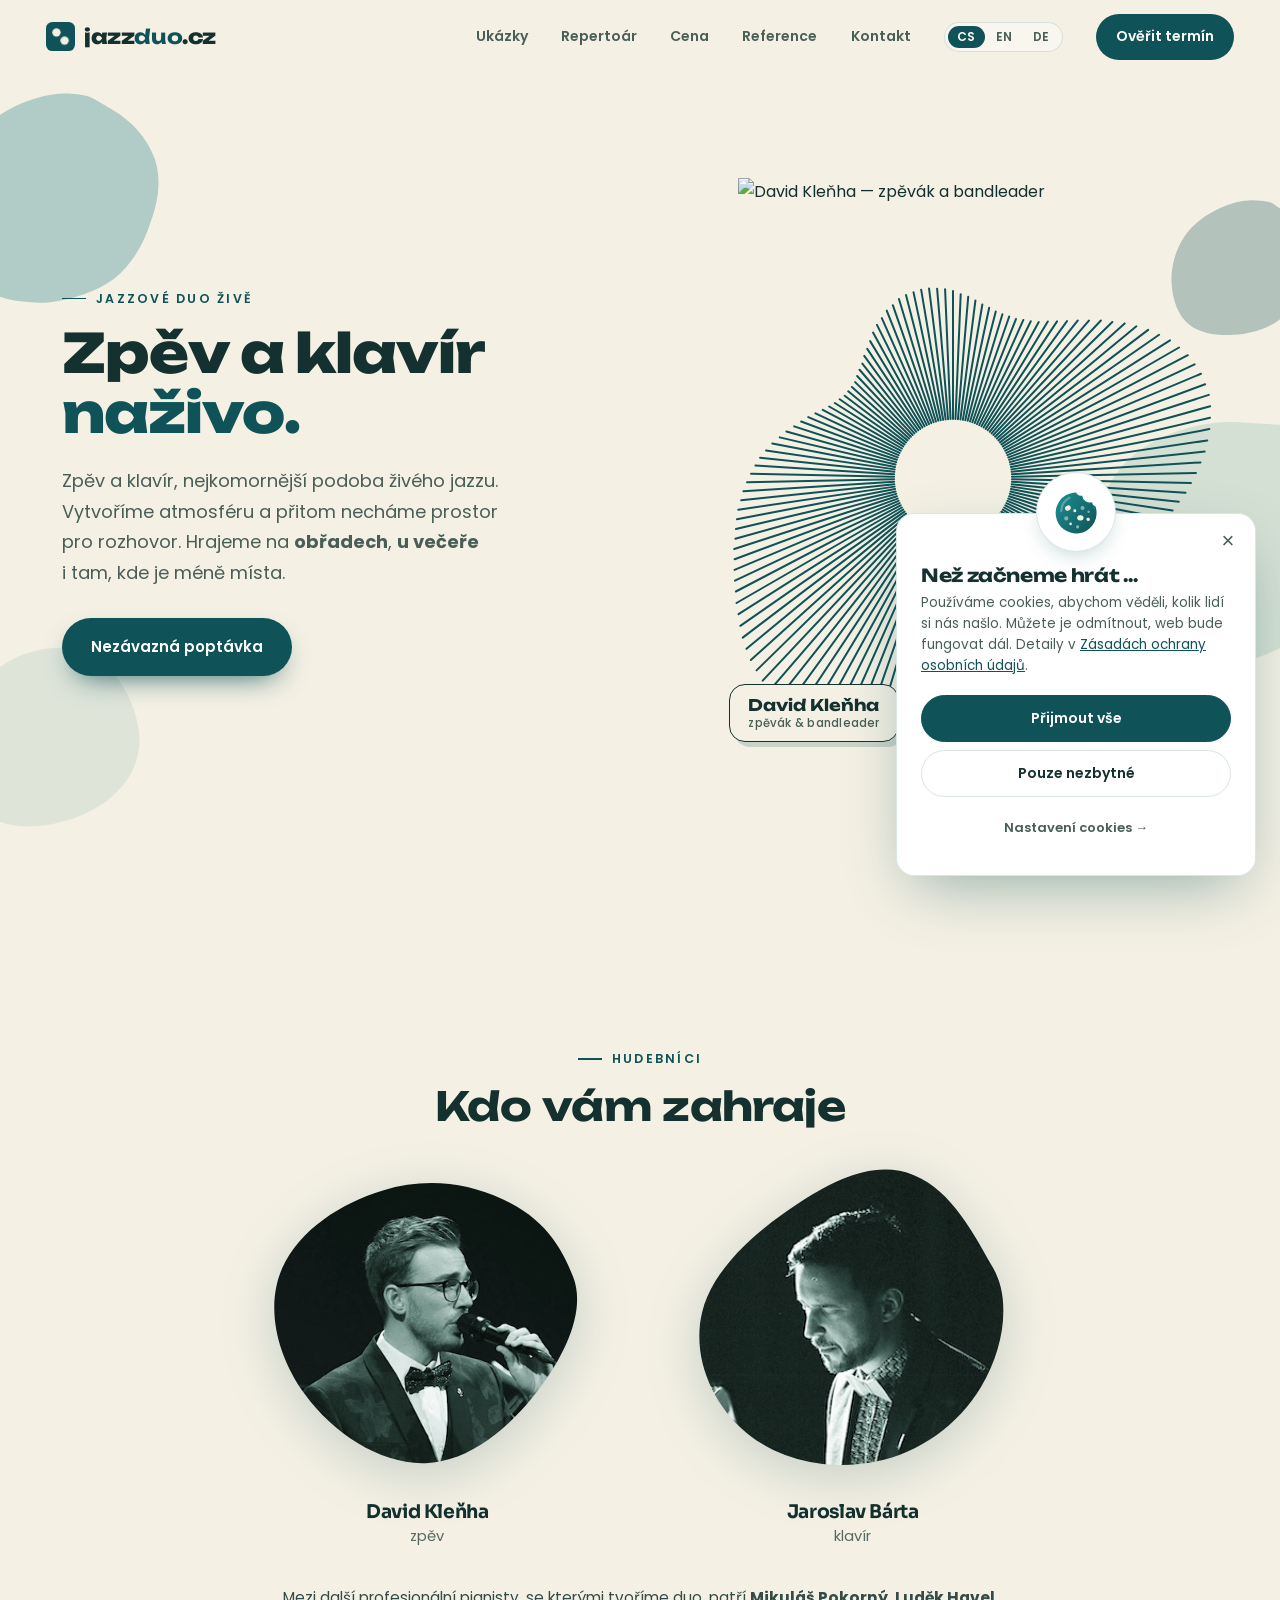
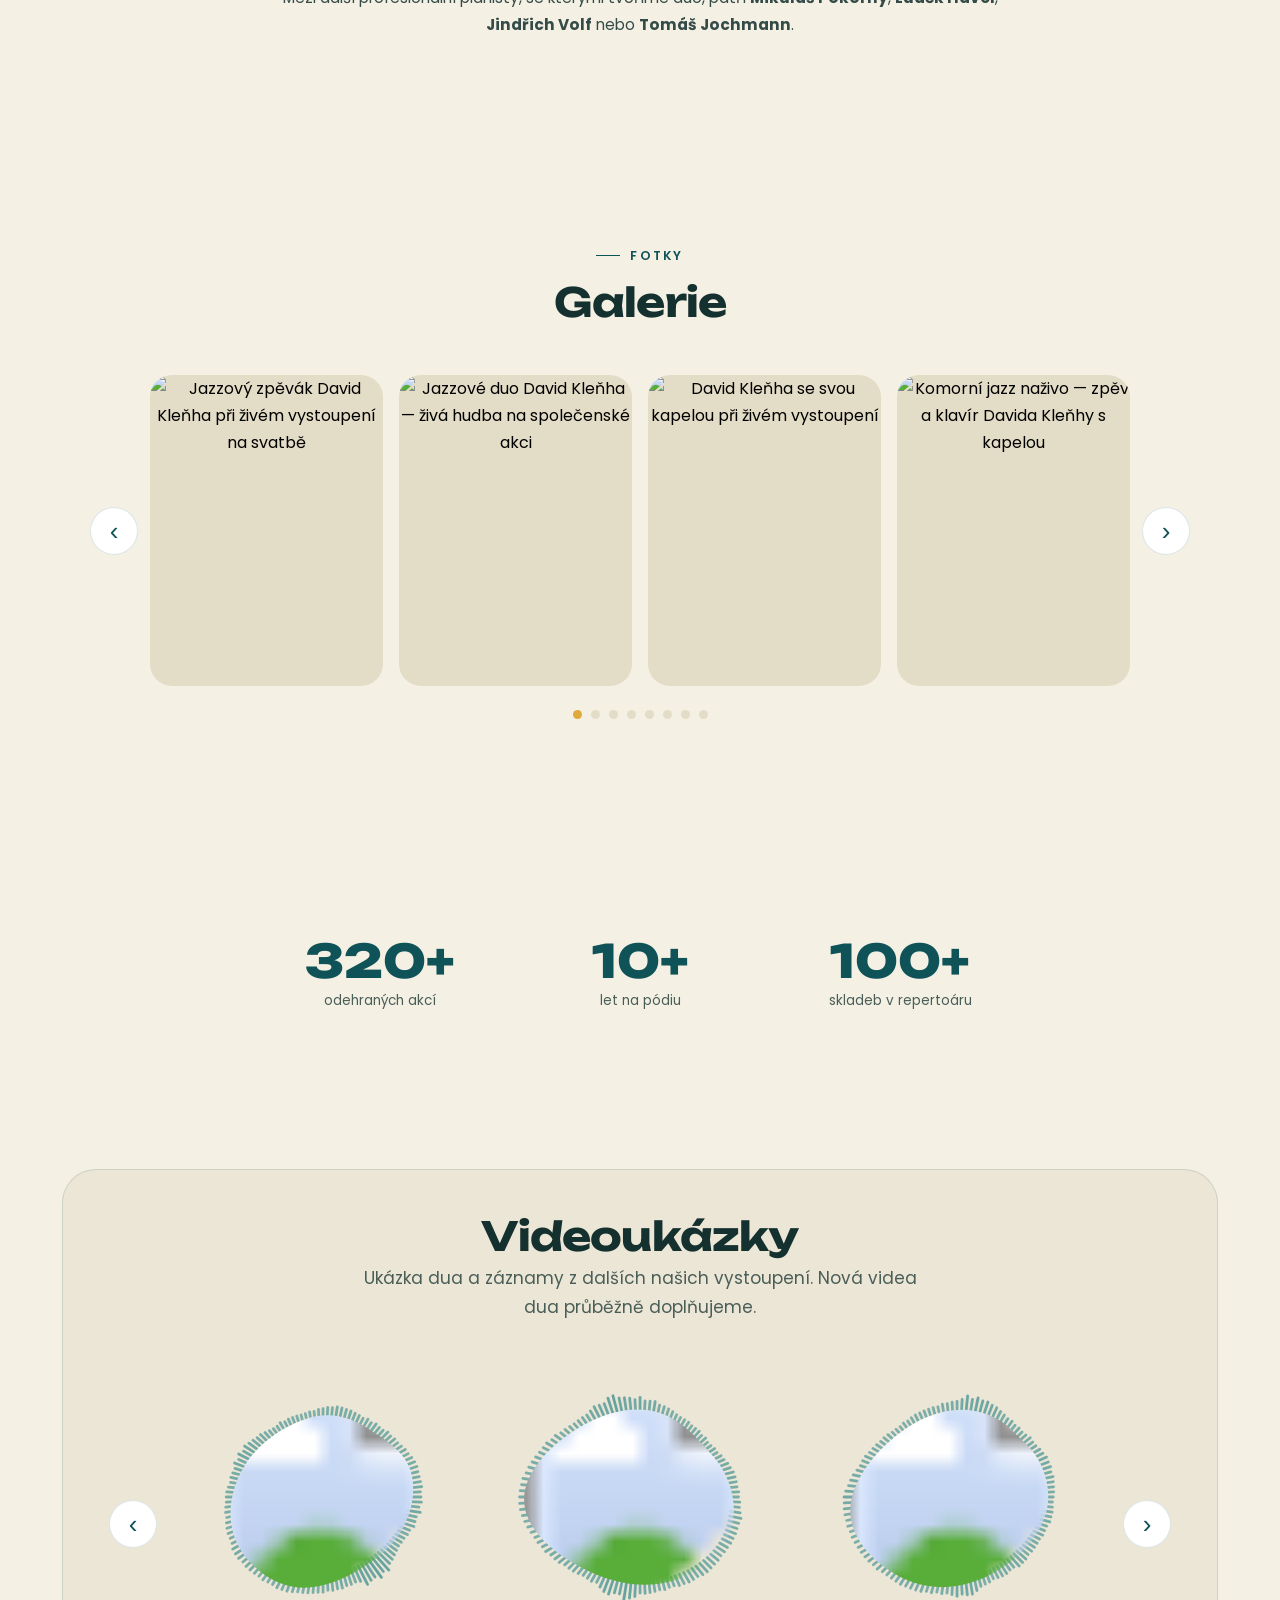
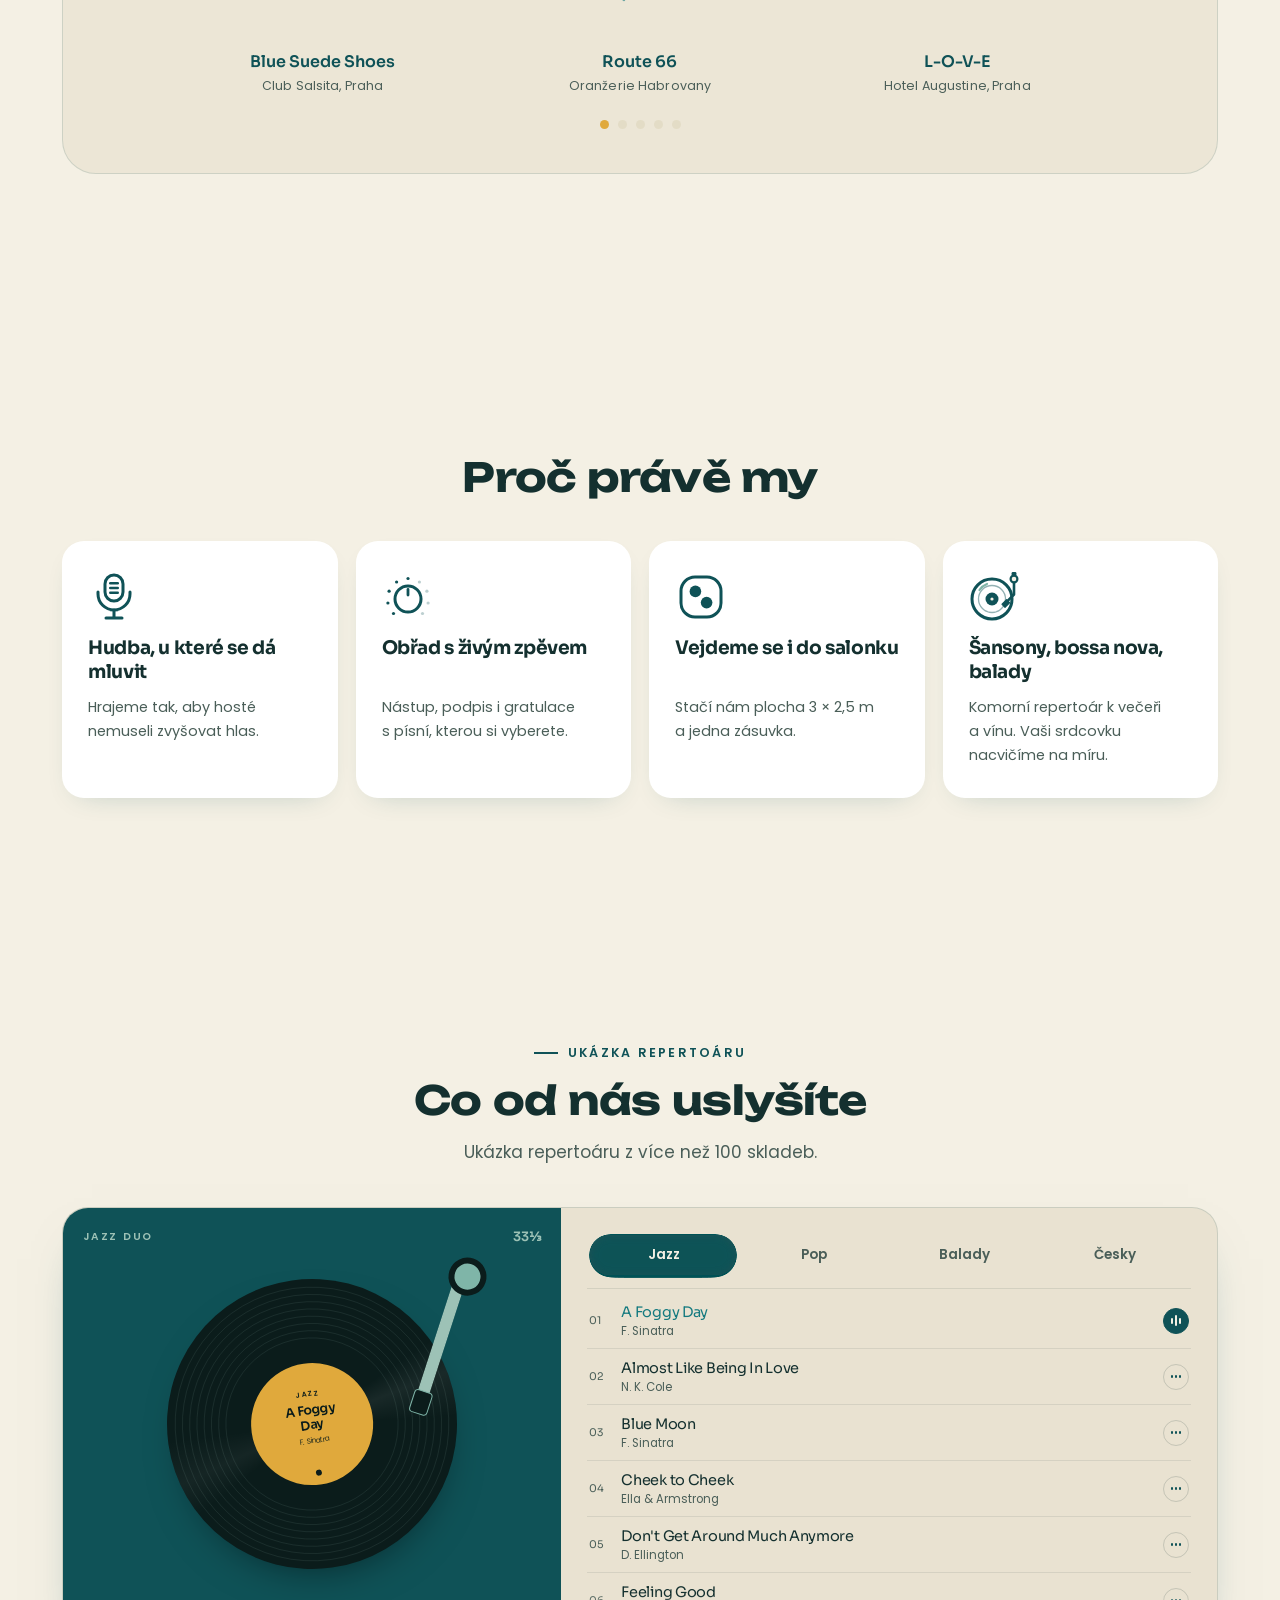
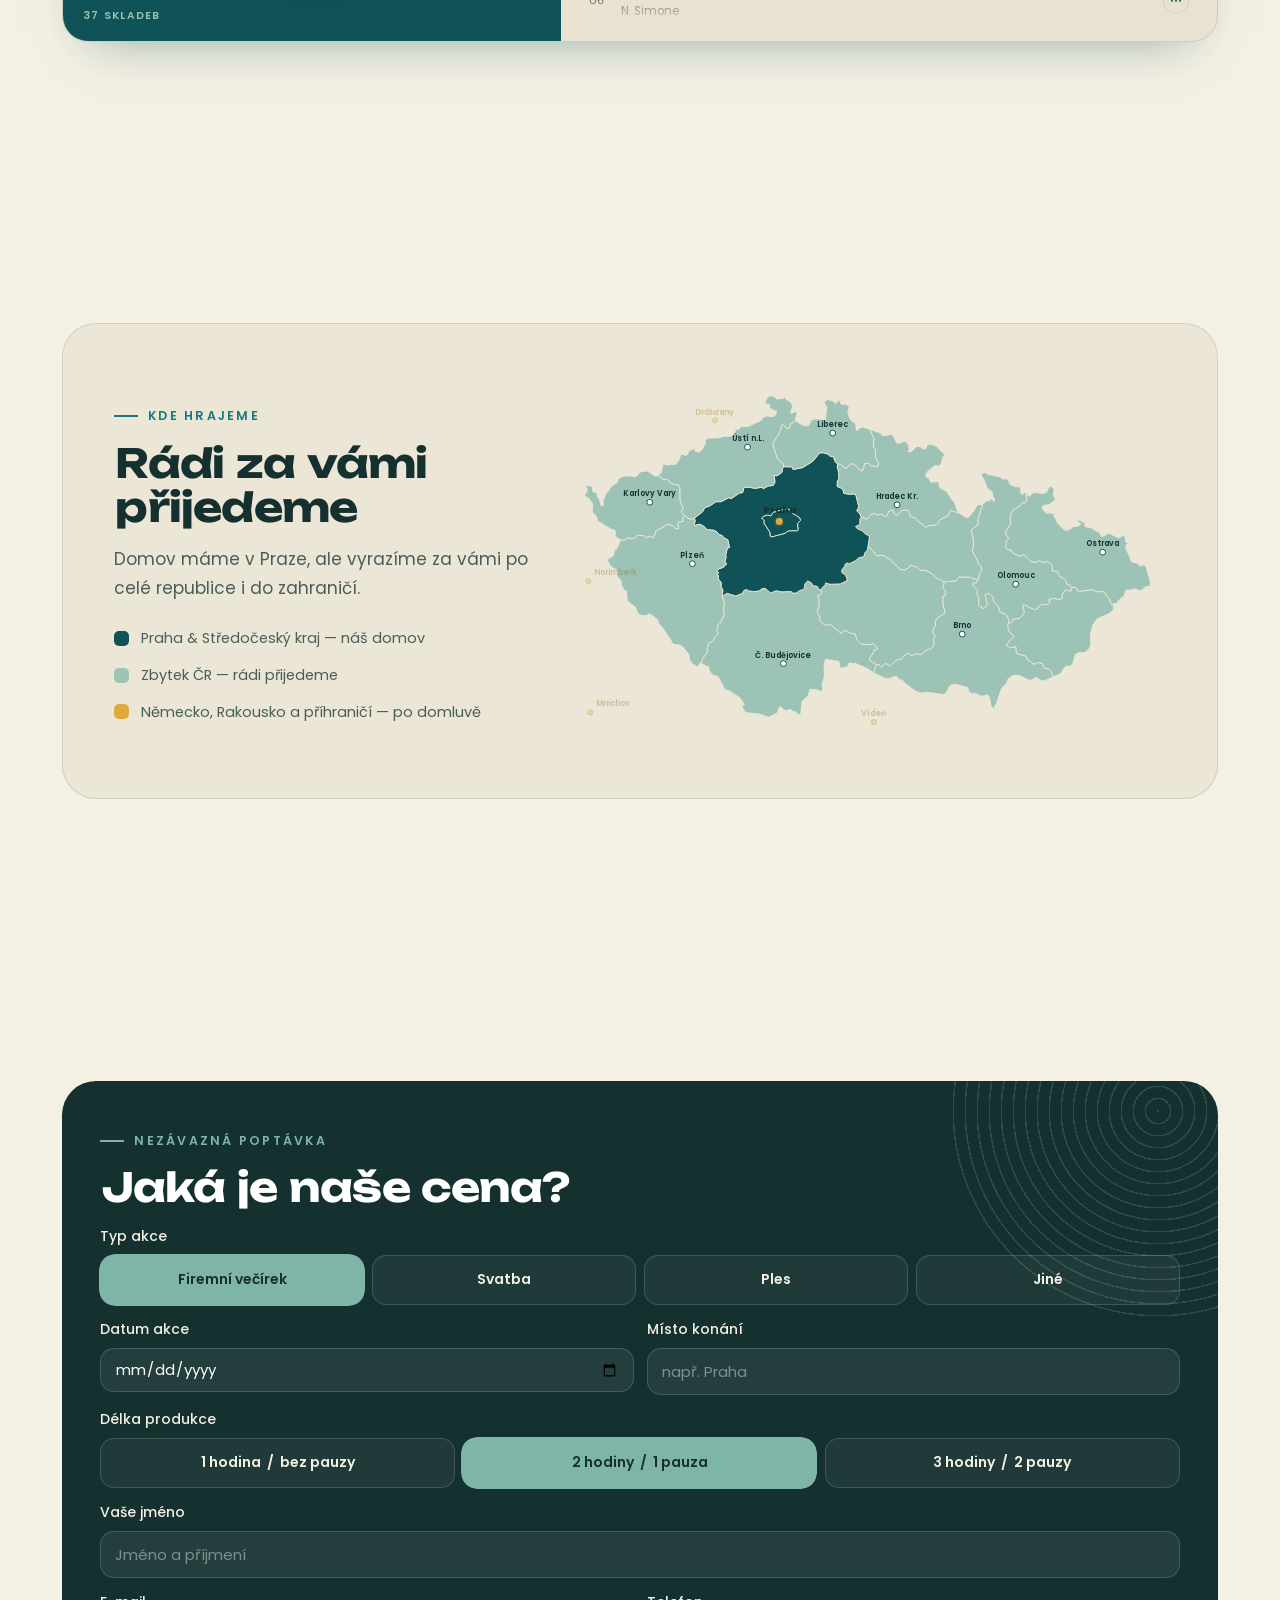
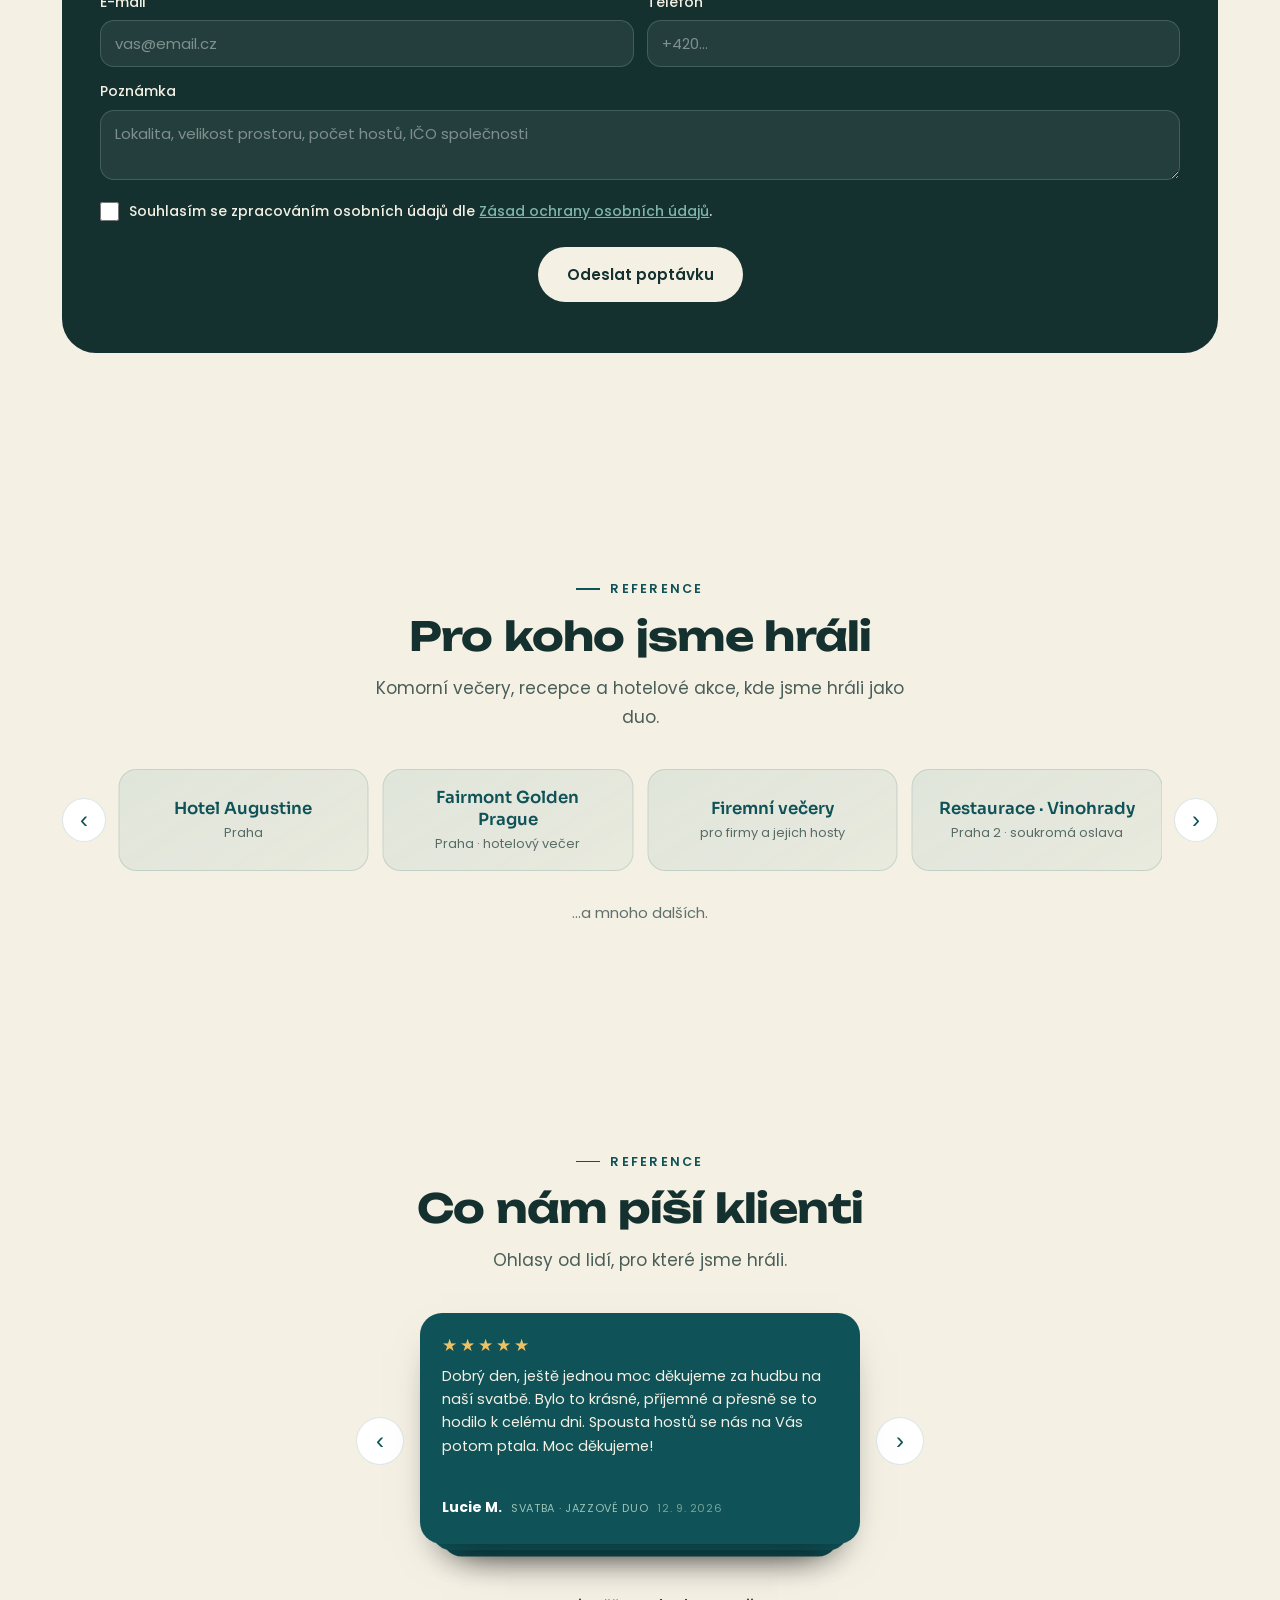
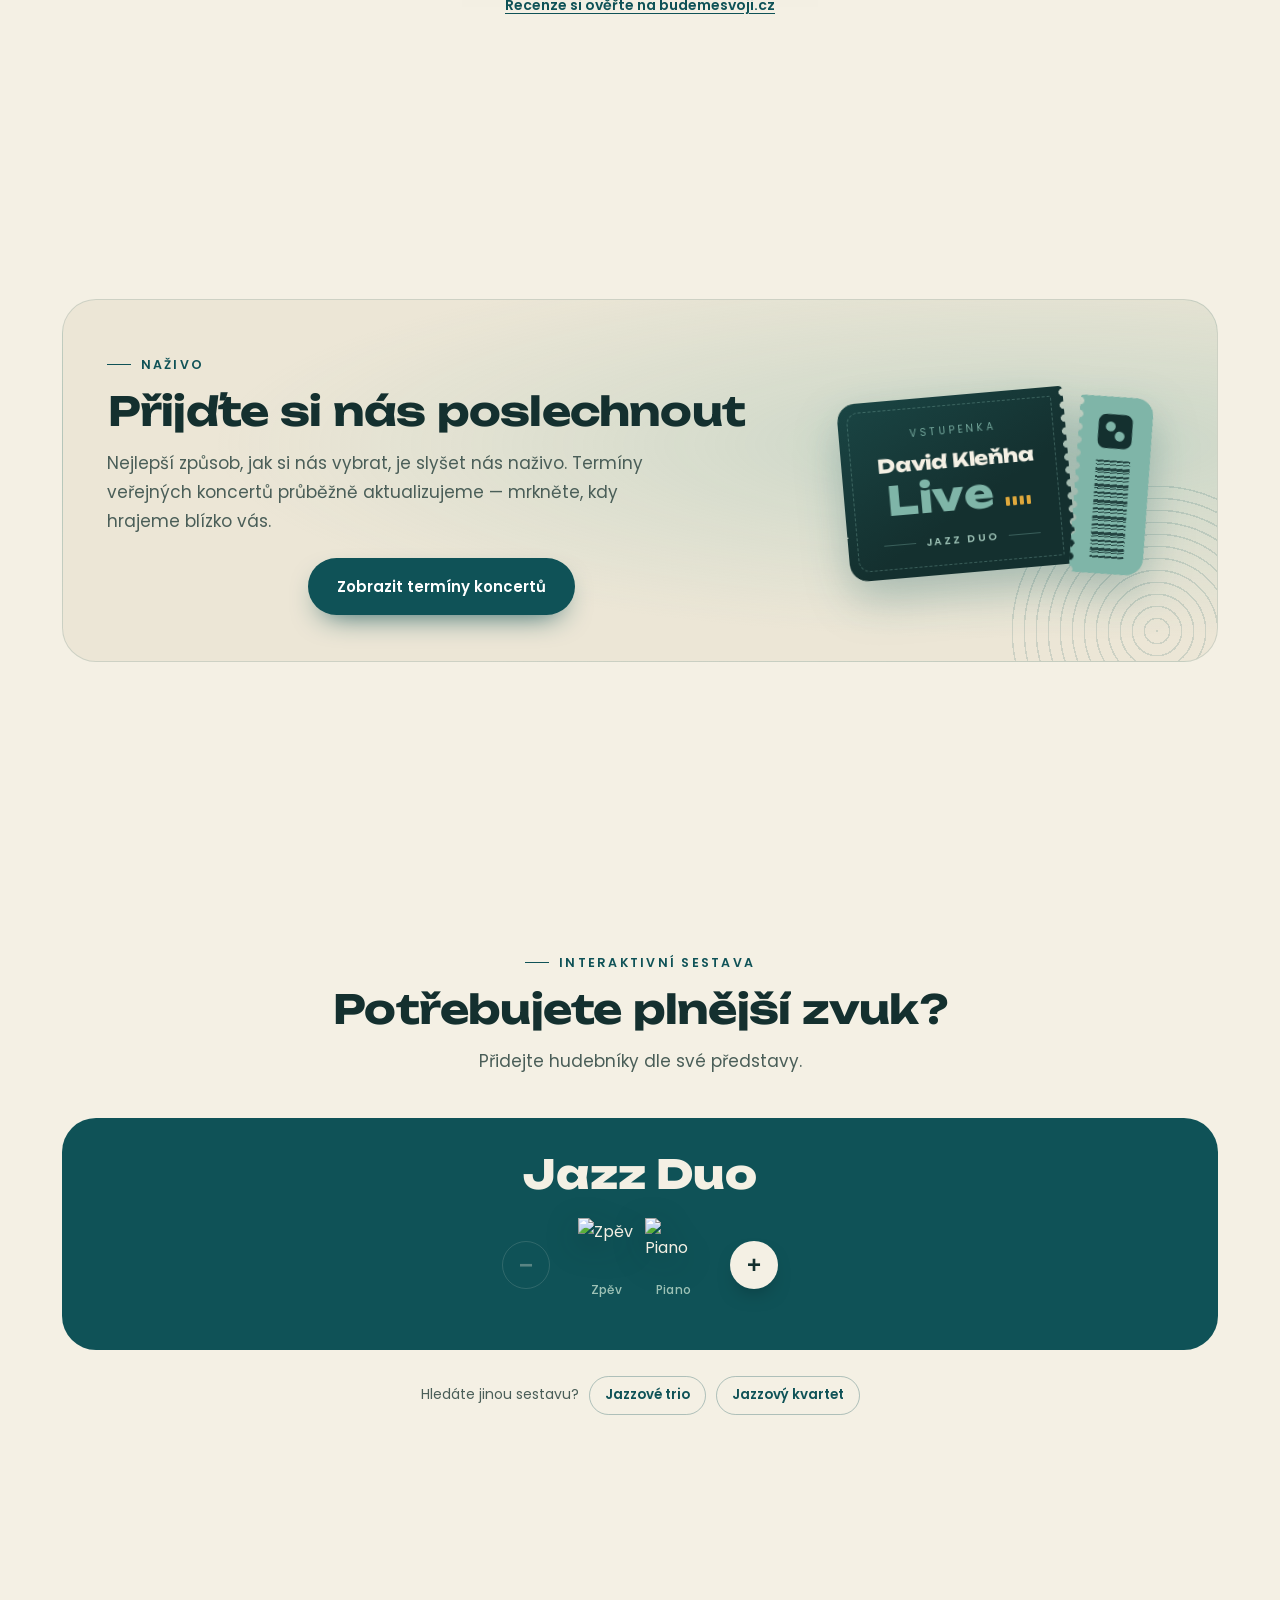
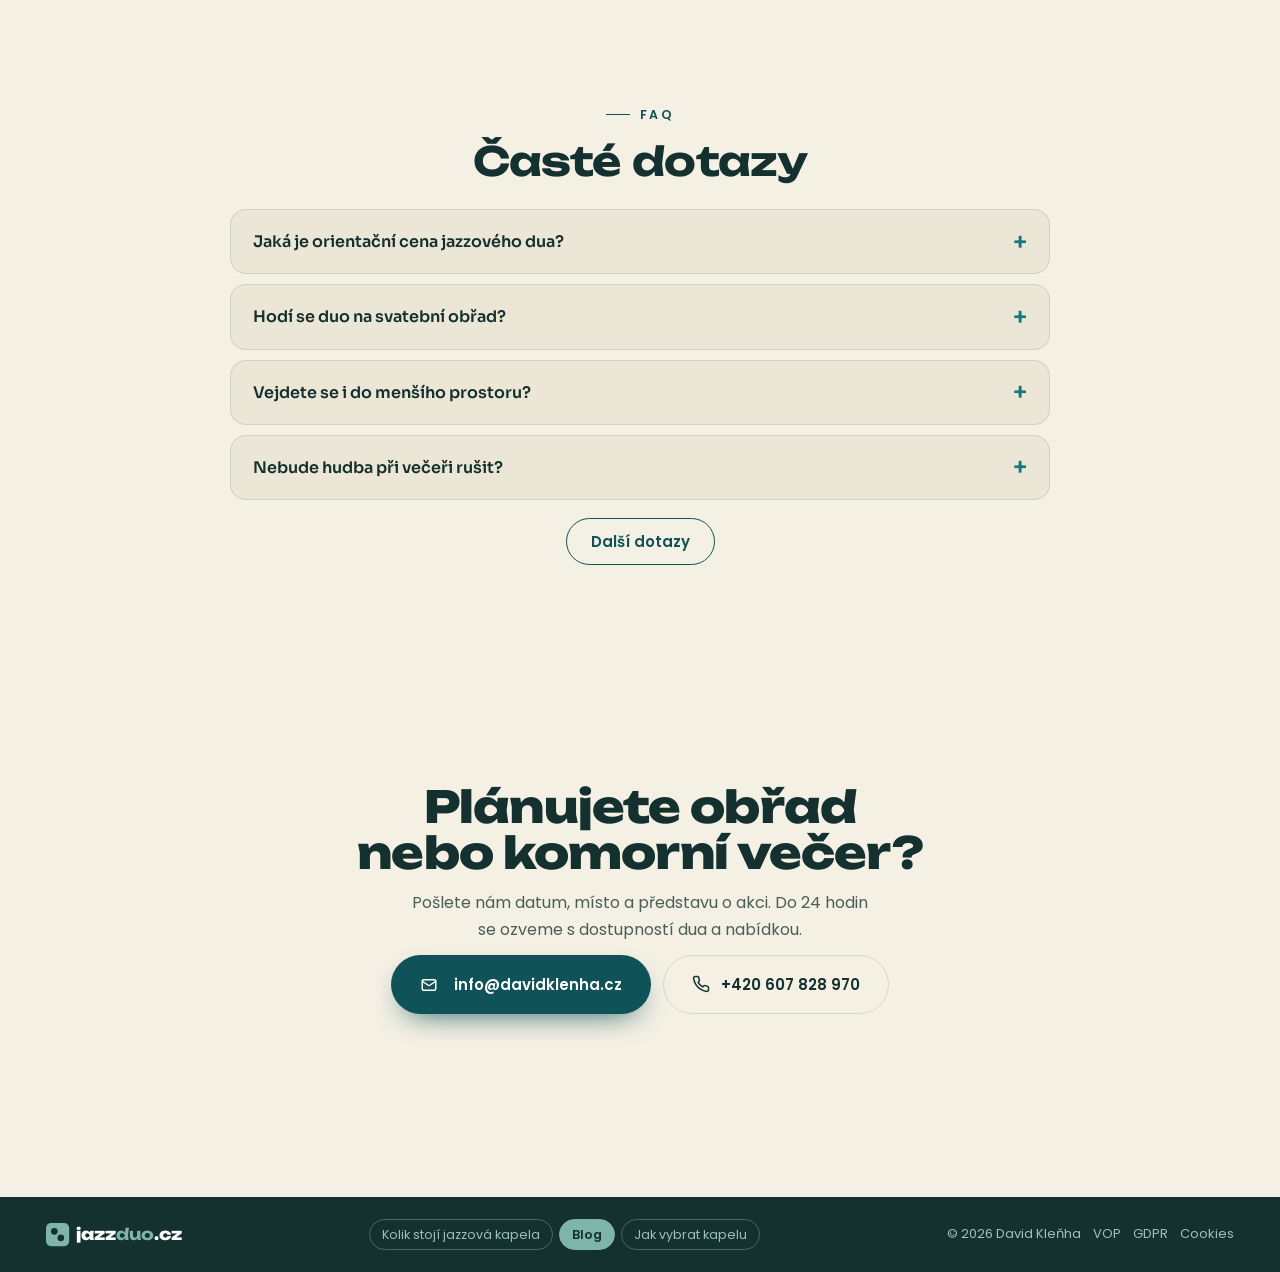
==== commit 62e031dd: "Recenze, reference a videa: aktualizace" ====
--- a/index.html
+++ b/index.html
@@ -1540,10 +1540,11 @@
         <button class="vid-arrow prev" id="vidPrev" type="button" aria-label="Předchozí video">‹</button>
         <div class="vid-viewport">
           <div class="vid-track" id="vidTrack"><!-- VIDEA:START – generuje se z videa.json, ručně neupravovat -->
-            <div class="vid-item" data-yt="6dR5MH3qNFE" data-vert="1"><button class="vid-blob" type="button" aria-label="Přehrát video: Route 66 – Oranžerie Habrovany"><svg class="vid-eq" data-i="0" viewBox="0 0 200 200" aria-hidden="true"></svg><span class="vid-photo" data-src="https://jazzduo.cz/video/0.webp" data-cid="vidclipo0" data-i="0"></span><span class="vid-play"><svg viewBox="0 0 24 24"><path d="M8 5v14l11-7z"/></svg></span></button><div class="vid-name">Route 66</div><div class="vid-place">Oranžerie Habrovany</div></div>
-            <div class="vid-item" data-yt="Z7Oo_03YVFE" data-vert="1"><button class="vid-blob" type="button" aria-label="Přehrát video: L-O-V-E – Hotel Augustine, Praha"><svg class="vid-eq" data-i="1" viewBox="0 0 200 200" aria-hidden="true"></svg><span class="vid-photo" data-src="https://jazzduo.cz/video/1.webp" data-cid="vidclipo1" data-i="1"></span><span class="vid-play"><svg viewBox="0 0 24 24"><path d="M8 5v14l11-7z"/></svg></span></button><div class="vid-name">L-O-V-E</div><div class="vid-place">Hotel Augustine, Praha</div></div>
-            <div class="vid-item" data-yt="0OWzK3Rk-cw"><button class="vid-blob" type="button" aria-label="Přehrát video: Cheek to Cheek – Festival Karlovy Vary"><svg class="vid-eq" data-i="2" viewBox="0 0 200 200" aria-hidden="true"></svg><span class="vid-photo" data-src="https://jazzduo.cz/video/5.webp" data-cid="vidclipo2" data-i="2"></span><span class="vid-play"><svg viewBox="0 0 24 24"><path d="M8 5v14l11-7z"/></svg></span></button><div class="vid-name">Cheek to Cheek</div><div class="vid-place">Festival Karlovy Vary</div></div>
-            <div class="vid-item" data-yt="rfCD0AcGA-A"><button class="vid-blob" type="button" aria-label="Přehrát video: Sway – Jazz Club Reduta, Praha"><svg class="vid-eq" data-i="3" viewBox="0 0 200 200" aria-hidden="true"></svg><span class="vid-photo" data-src="https://jazzduo.cz/video/7.webp" data-cid="vidclipo3" data-i="3"></span><span class="vid-play"><svg viewBox="0 0 24 24"><path d="M8 5v14l11-7z"/></svg></span></button><div class="vid-name">Sway</div><div class="vid-place">Jazz Club Reduta, Praha</div></div>
+            <div class="vid-item" data-yt="9Fh07PPHEYw" data-vert="1"><button class="vid-blob" type="button" aria-label="Přehrát video: Blue Suede Shoes – Club Salsita, Praha"><svg class="vid-eq" data-i="0" viewBox="0 0 200 200" aria-hidden="true"></svg><span class="vid-photo" data-src="https://i.ytimg.com/vi/9Fh07PPHEYw/oardefault.jpg" data-cid="vidclipo0" data-i="0"></span><span class="vid-play"><svg viewBox="0 0 24 24"><path d="M8 5v14l11-7z"/></svg></span></button><div class="vid-name">Blue Suede Shoes</div><div class="vid-place">Club Salsita, Praha</div></div>
+            <div class="vid-item" data-yt="6dR5MH3qNFE" data-vert="1"><button class="vid-blob" type="button" aria-label="Přehrát video: Route 66 – Oranžerie Habrovany"><svg class="vid-eq" data-i="1" viewBox="0 0 200 200" aria-hidden="true"></svg><span class="vid-photo" data-src="https://jazzduo.cz/video/0.webp" data-cid="vidclipo1" data-i="1"></span><span class="vid-play"><svg viewBox="0 0 24 24"><path d="M8 5v14l11-7z"/></svg></span></button><div class="vid-name">Route 66</div><div class="vid-place">Oranžerie Habrovany</div></div>
+            <div class="vid-item" data-yt="Z7Oo_03YVFE" data-vert="1"><button class="vid-blob" type="button" aria-label="Přehrát video: L-O-V-E – Hotel Augustine, Praha"><svg class="vid-eq" data-i="2" viewBox="0 0 200 200" aria-hidden="true"></svg><span class="vid-photo" data-src="https://jazzduo.cz/video/1.webp" data-cid="vidclipo2" data-i="2"></span><span class="vid-play"><svg viewBox="0 0 24 24"><path d="M8 5v14l11-7z"/></svg></span></button><div class="vid-name">L-O-V-E</div><div class="vid-place">Hotel Augustine, Praha</div></div>
+            <div class="vid-item" data-yt="0OWzK3Rk-cw"><button class="vid-blob" type="button" aria-label="Přehrát video: Cheek to Cheek – Festival Karlovy Vary"><svg class="vid-eq" data-i="3" viewBox="0 0 200 200" aria-hidden="true"></svg><span class="vid-photo" data-src="https://jazzduo.cz/video/5.webp" data-cid="vidclipo3" data-i="3"></span><span class="vid-play"><svg viewBox="0 0 24 24"><path d="M8 5v14l11-7z"/></svg></span></button><div class="vid-name">Cheek to Cheek</div><div class="vid-place">Festival Karlovy Vary</div></div>
+            <div class="vid-item" data-yt="rfCD0AcGA-A"><button class="vid-blob" type="button" aria-label="Přehrát video: Sway – Jazz Club Reduta, Praha"><svg class="vid-eq" data-i="4" viewBox="0 0 200 200" aria-hidden="true"></svg><span class="vid-photo" data-src="https://jazzduo.cz/video/7.webp" data-cid="vidclipo4" data-i="4"></span><span class="vid-play"><svg viewBox="0 0 24 24"><path d="M8 5v14l11-7z"/></svg></span></button><div class="vid-name">Sway</div><div class="vid-place">Jazz Club Reduta, Praha</div></div>
             <!-- VIDEA:END --></div>
         </div>
         <button class="vid-arrow next" id="vidNext" type="button" aria-label="Další video">›</button>
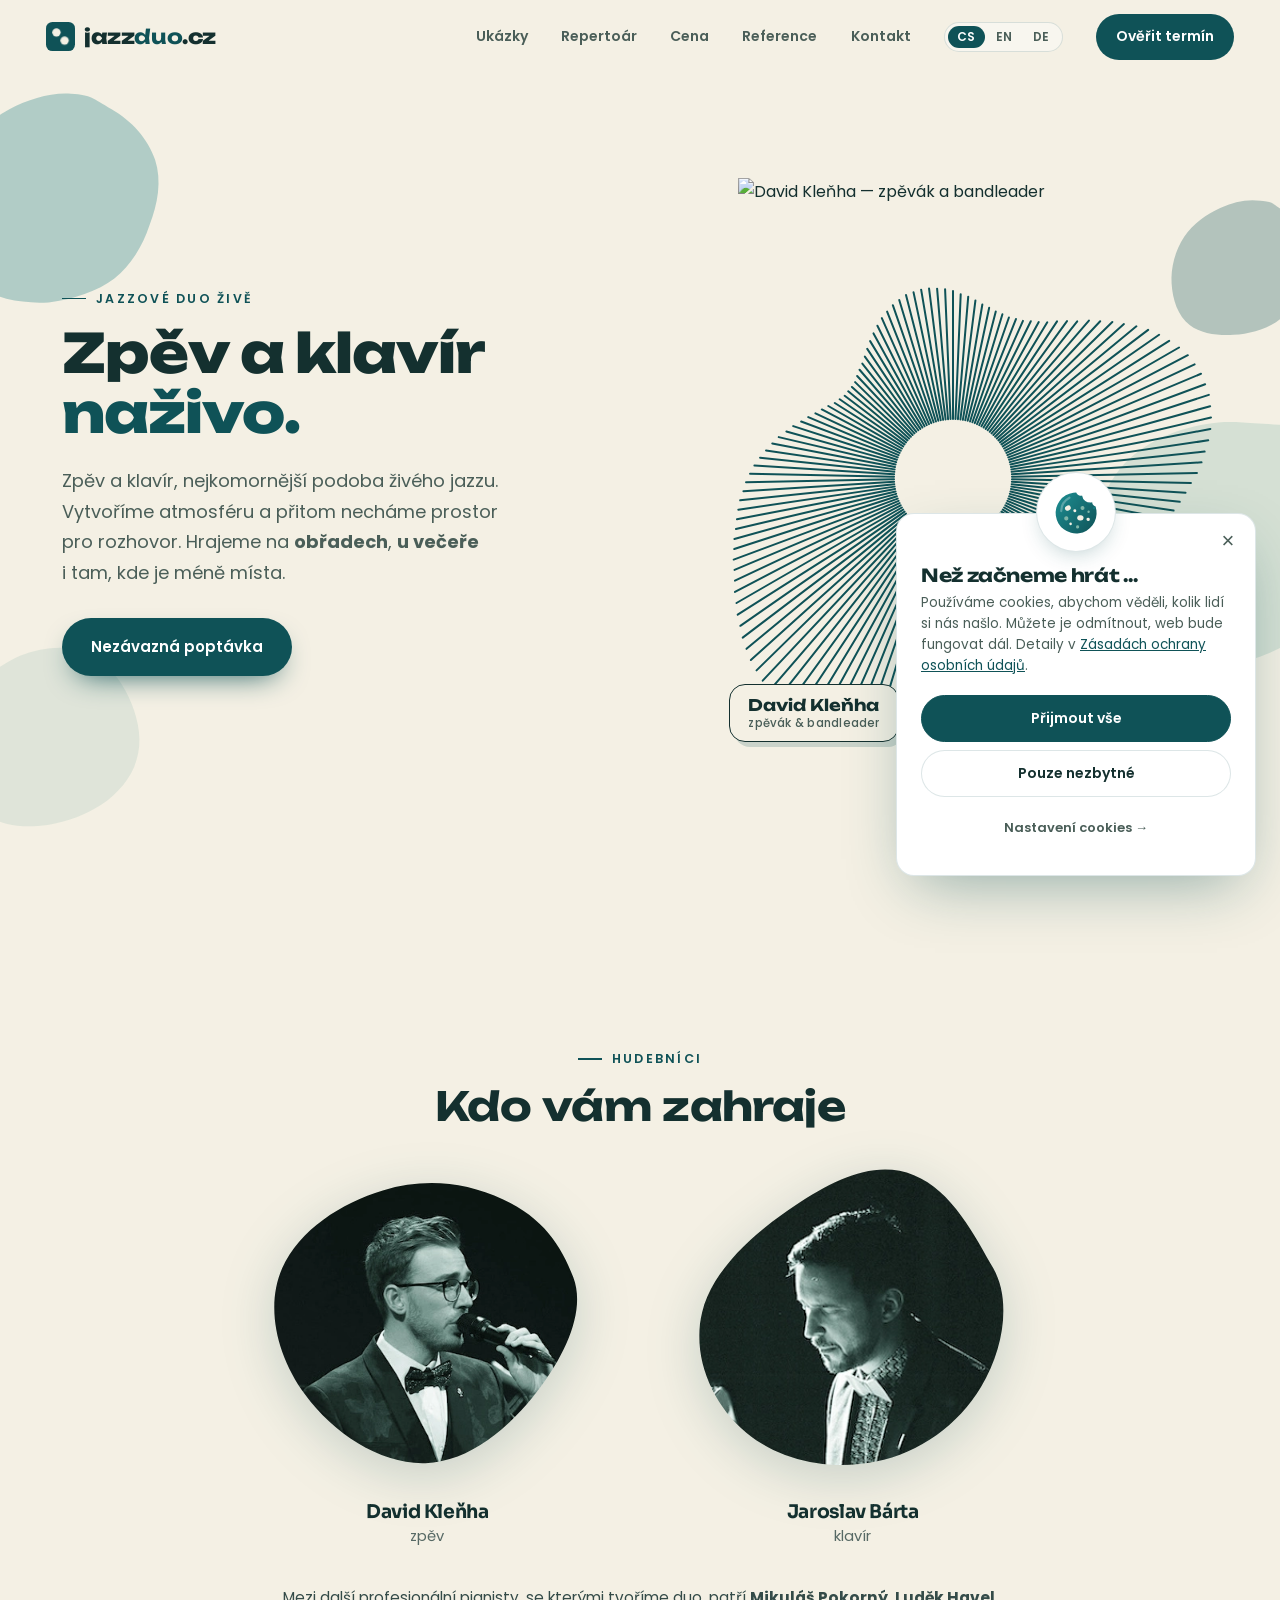
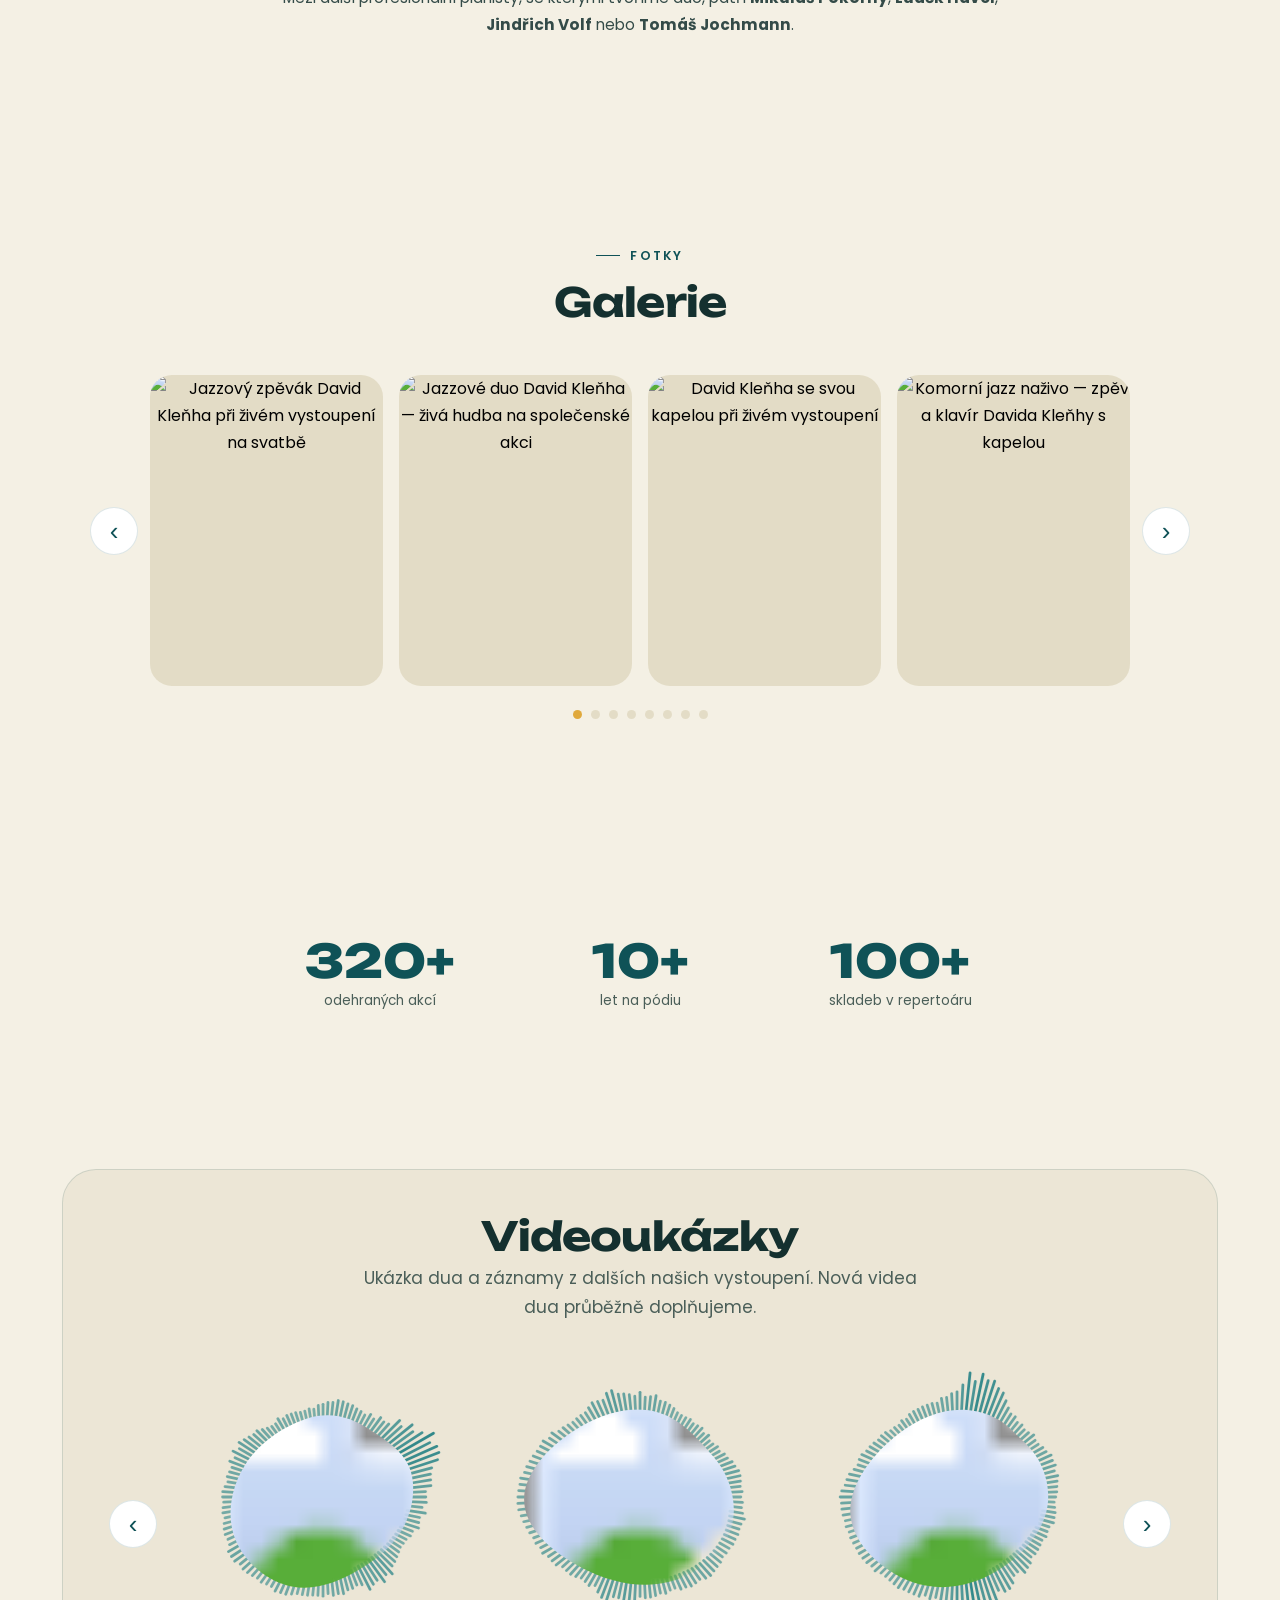
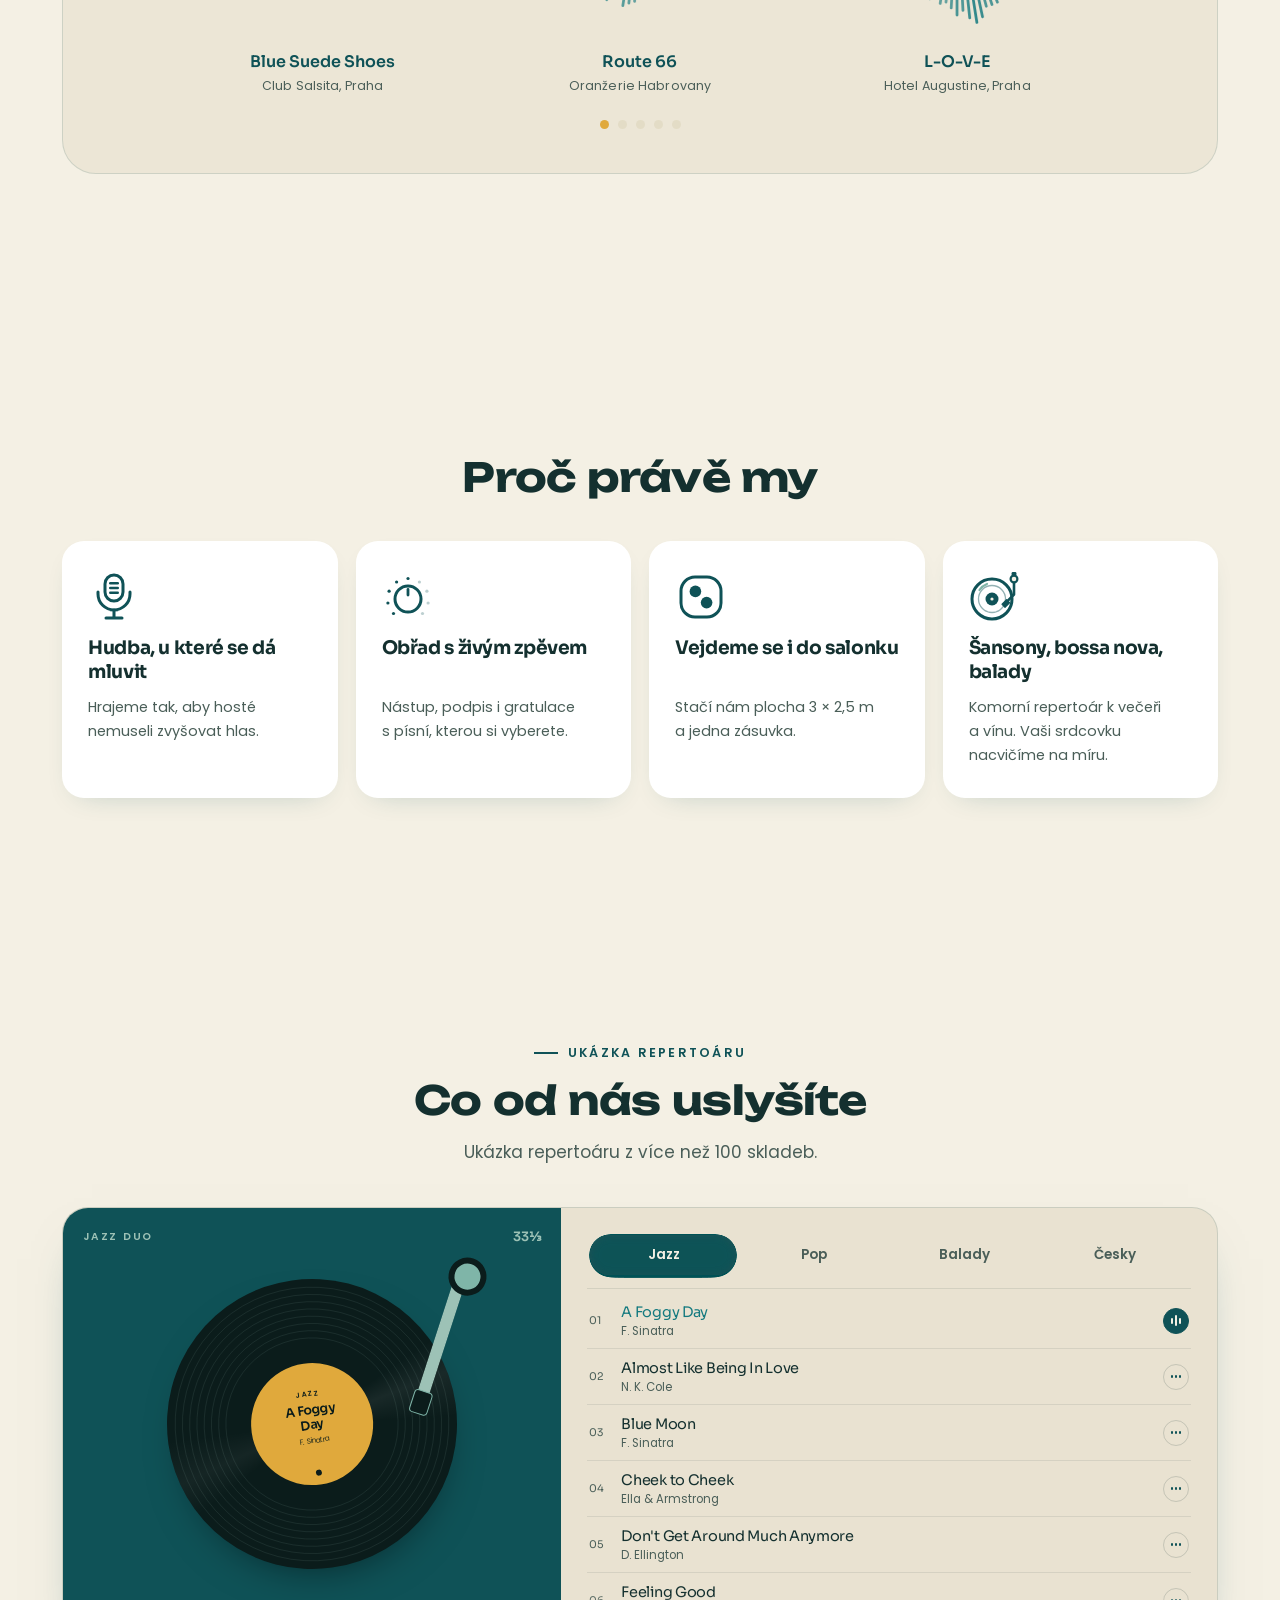
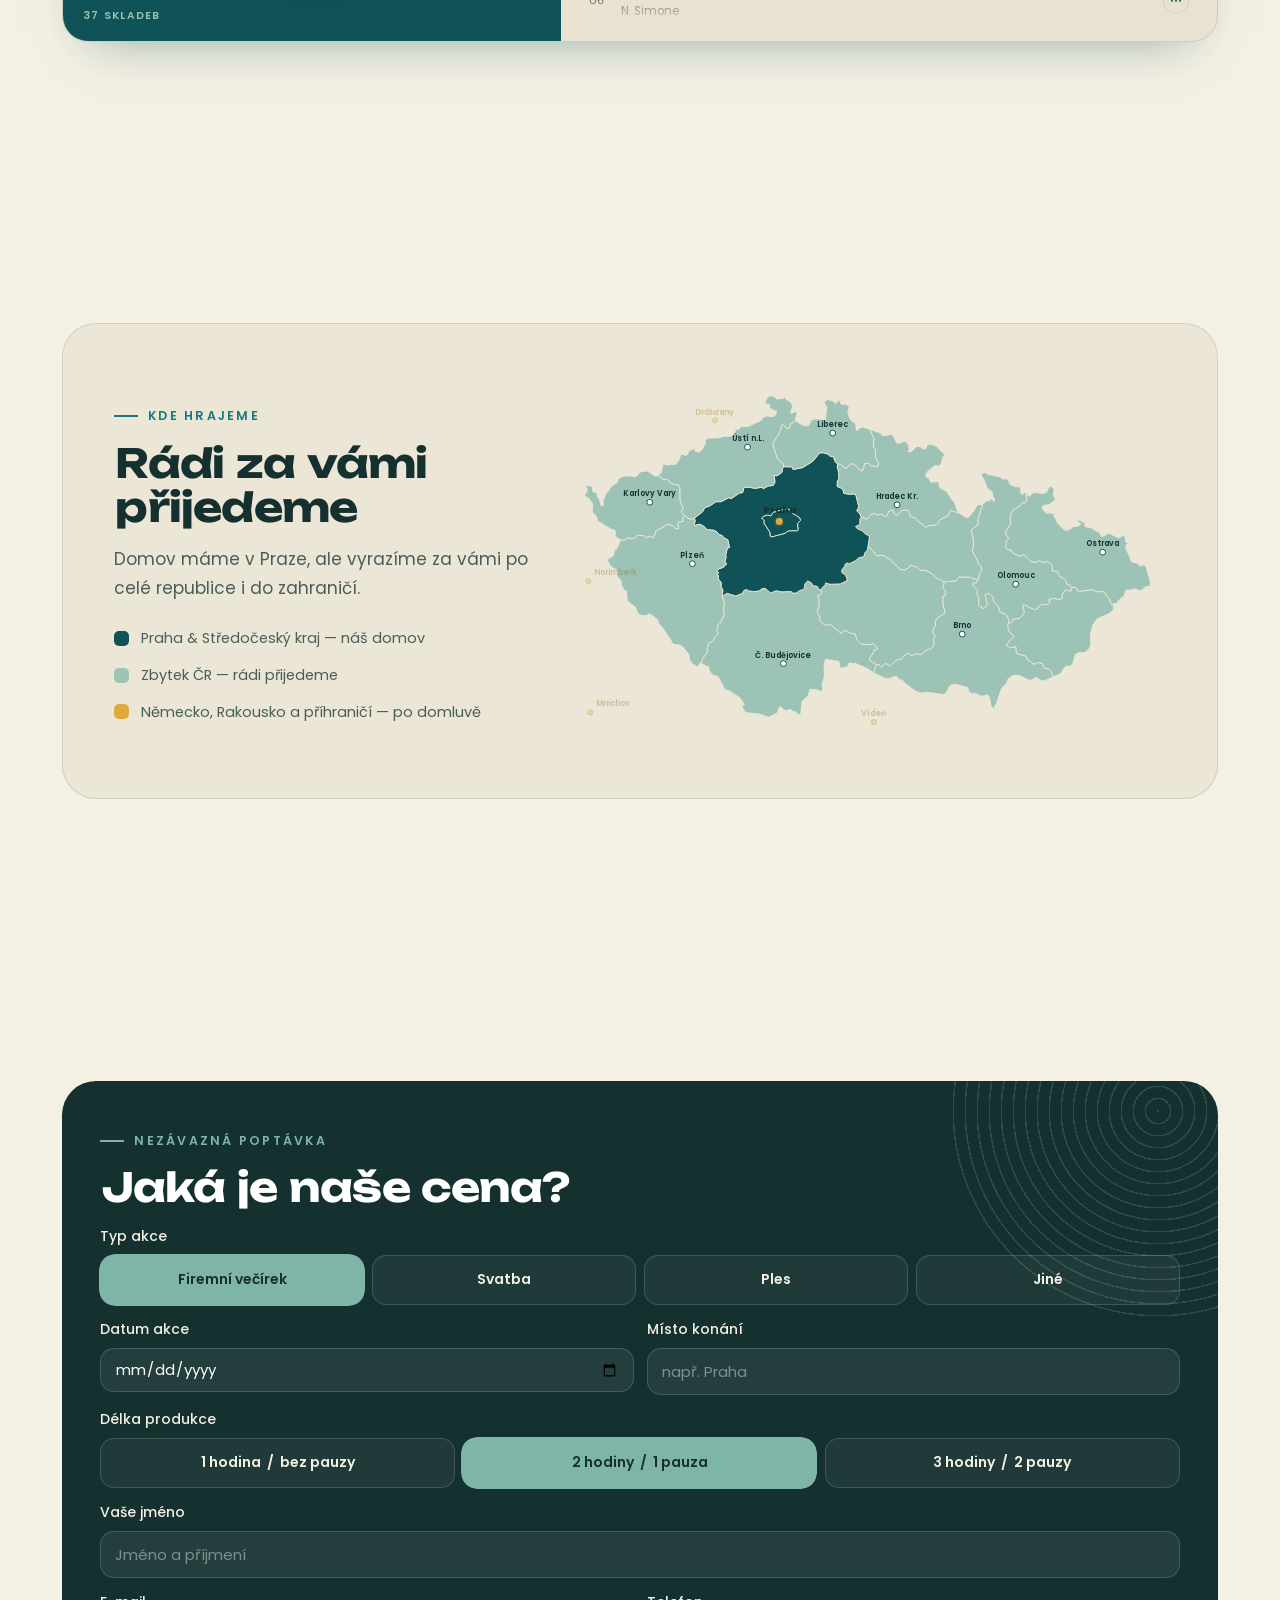
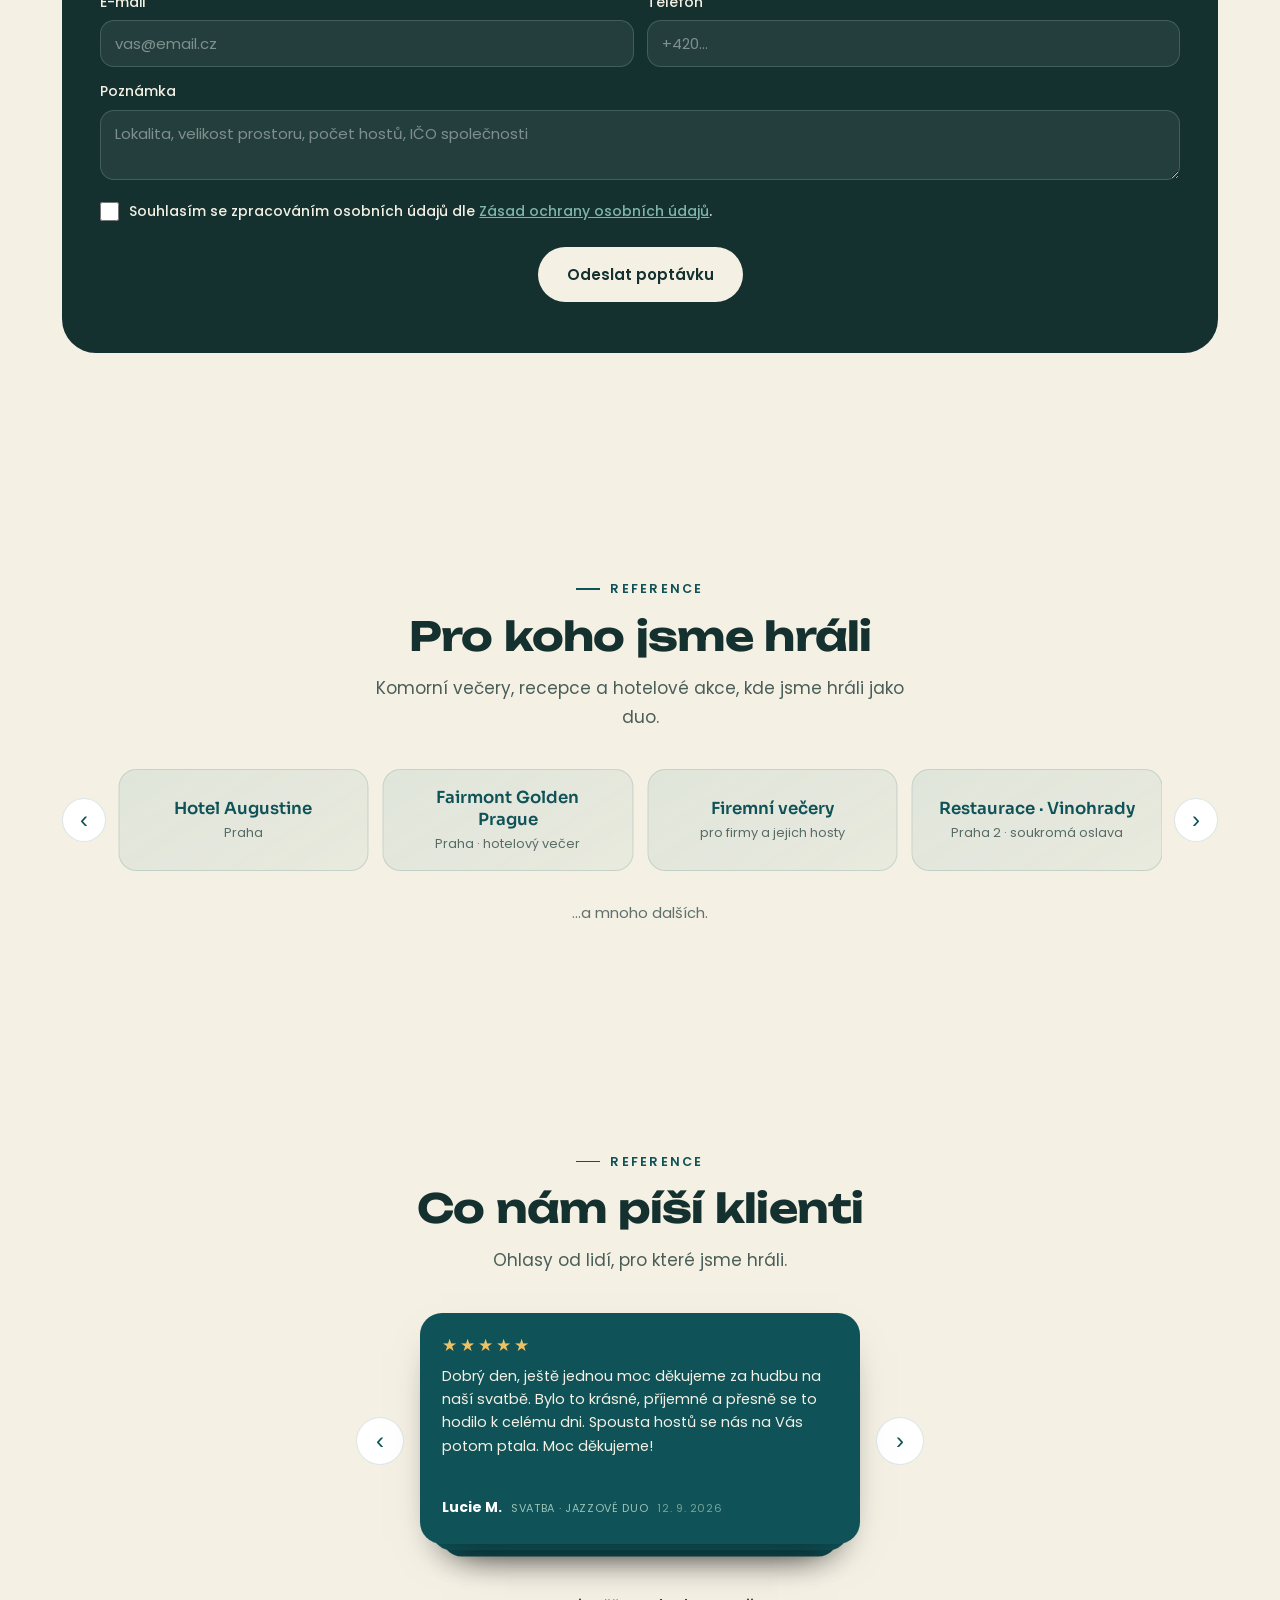
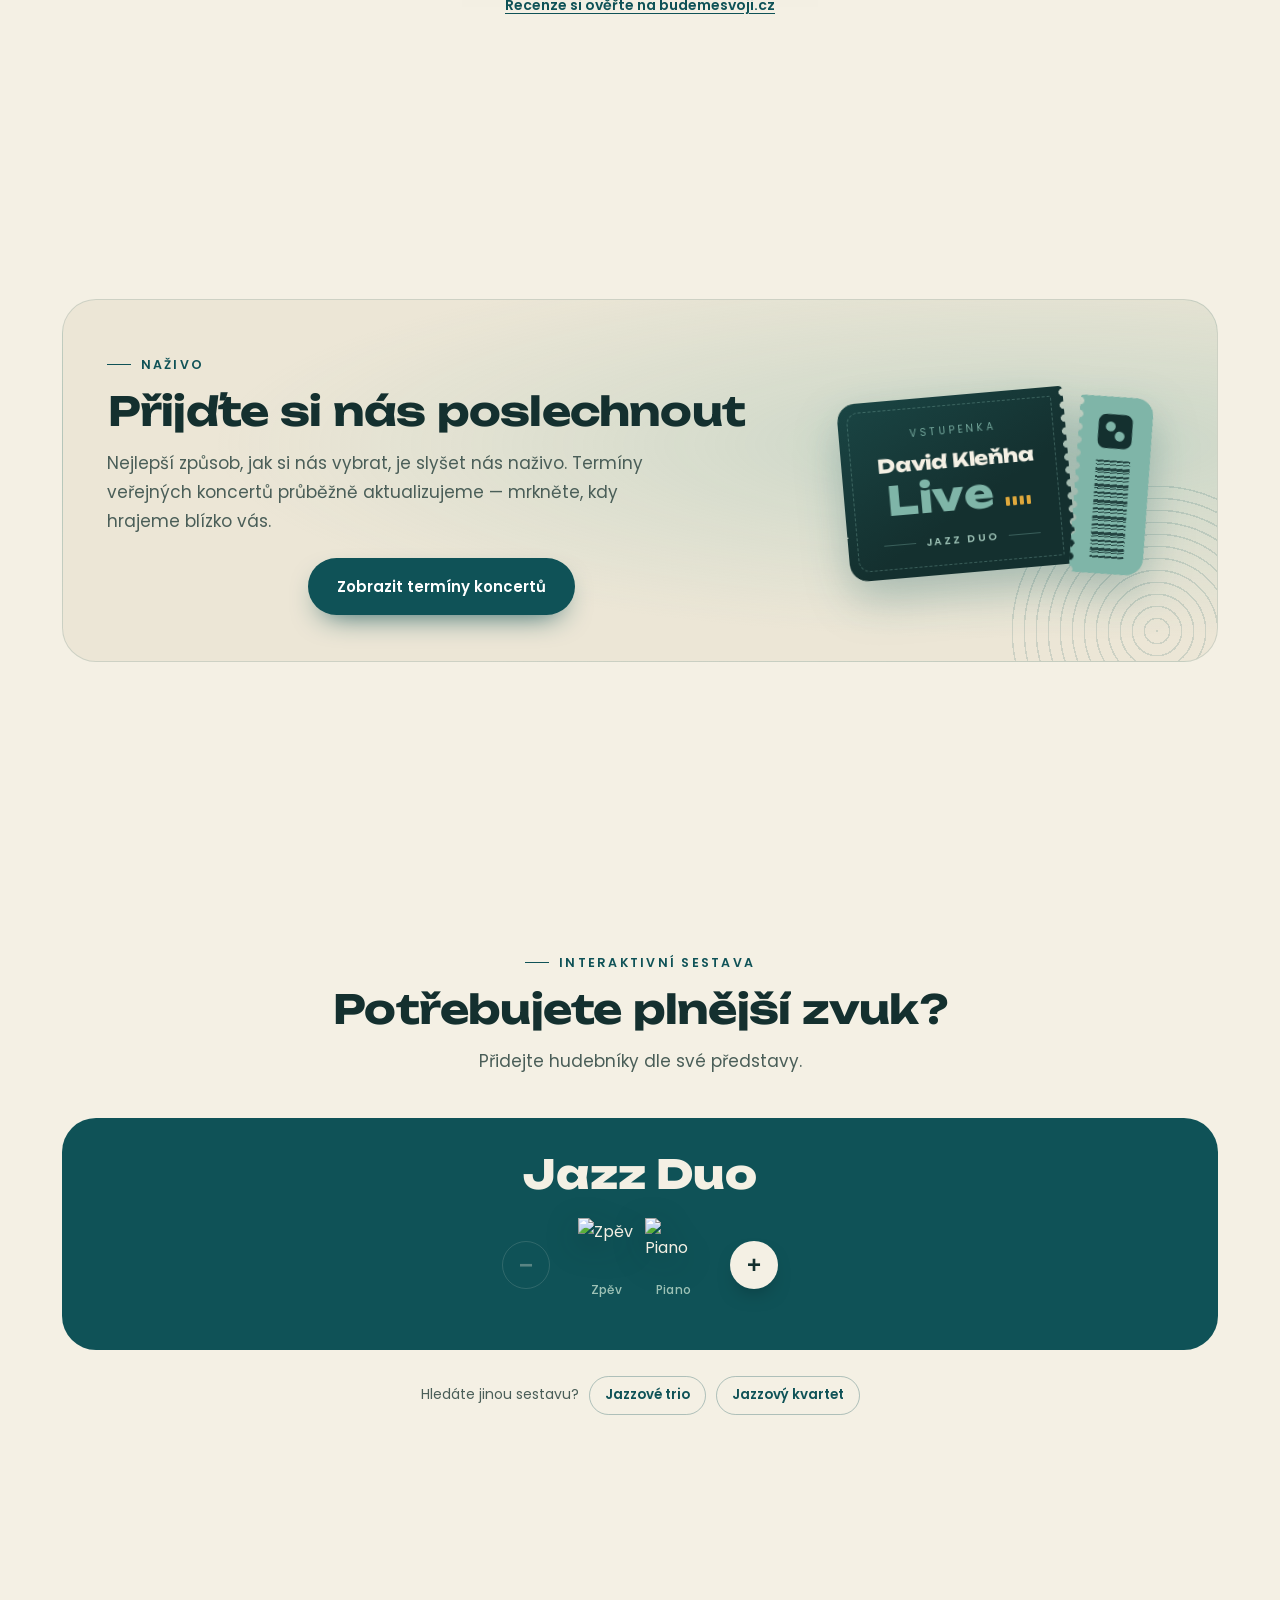
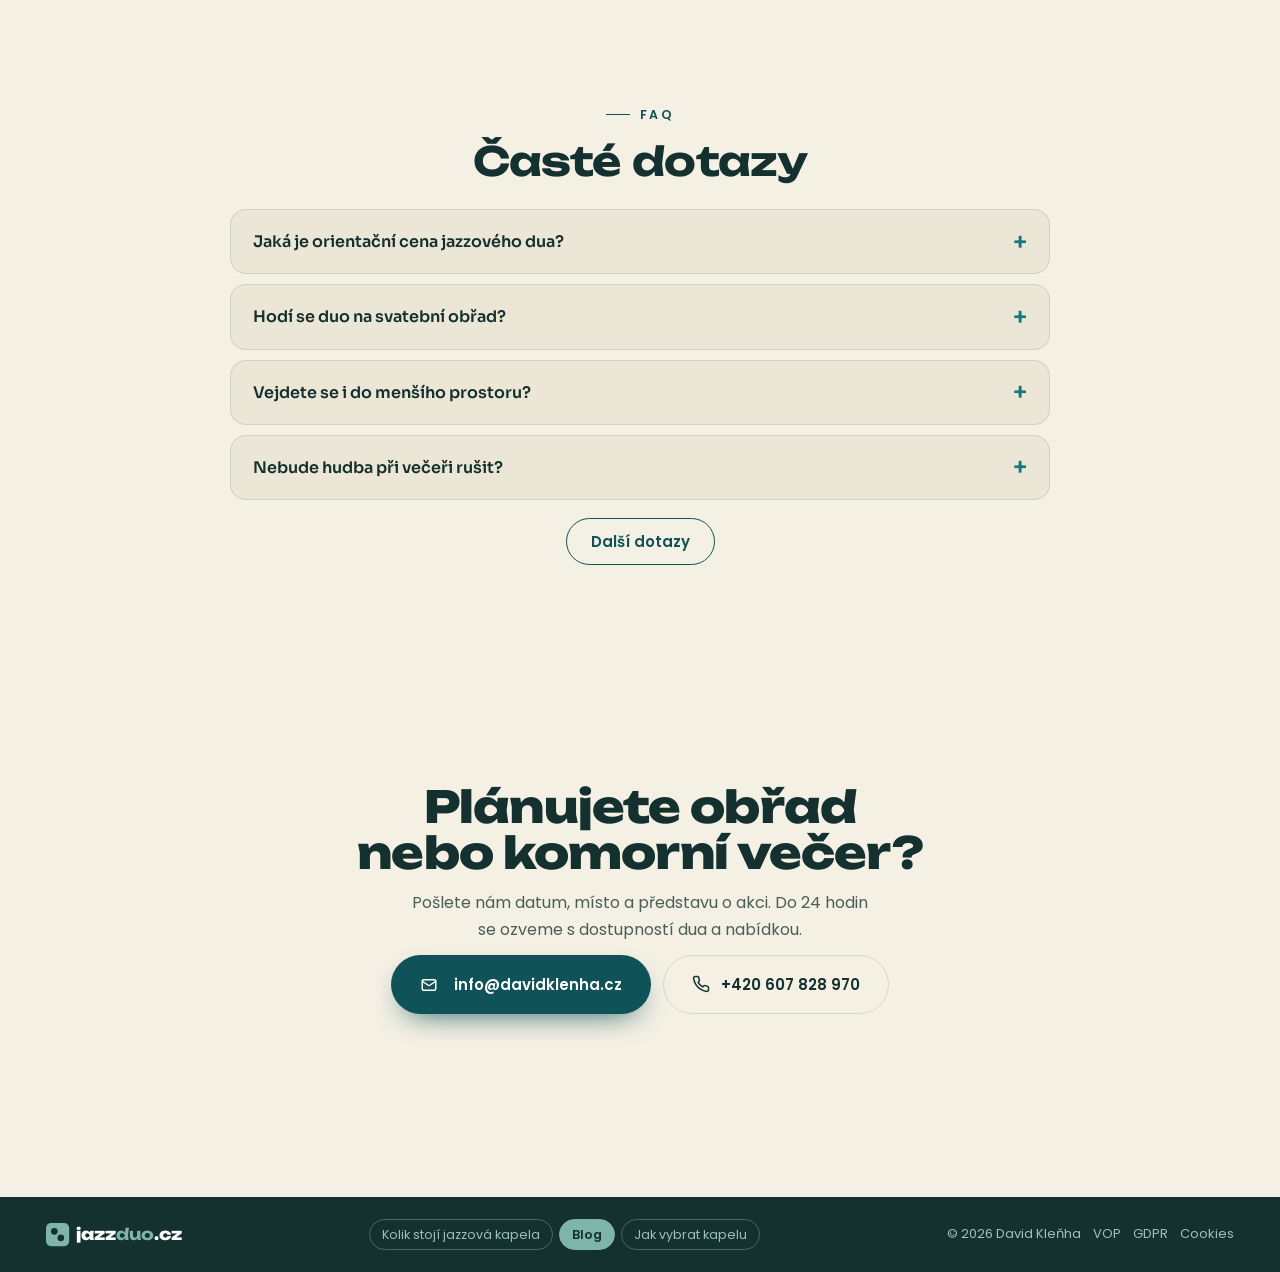
==== commit d021b1c2: "Add files via upload" ====
--- a/index.html
+++ b/index.html
@@ -1993,7 +1993,7 @@
         <div class="faq-more" id="faqMore" hidden>
         <details class="faq-item" name="faq"><summary>Vozíte vlastní ozvučení?</summary><div class="faq-a">Ano, vozíme vlastní profesionální ozvučení BOSE pro akce do 80–100 hostů. Pro větší sály a velké venkovní akce zajišťuje zvukaře pořadatel. Více v článku <a href="https://jazztrio.cz/blog/kolik-hudebniku-na-kolik-hostu.html" rel="noopener" style="color:#0f5257;text-decoration:underline;text-underline-offset:3px;text-decoration-thickness:1px">kolik hudebníků na kolik hostů</a>.</div></details>
         <details class="faq-item" name="faq"><summary>Kam dojíždíte?</summary><div class="faq-a">Hrajeme po celé České republice, sídlíme v Praze. Vystoupení v Praze a okolí řešíme operativně, vzdálenější akce po domluvě.</div></details>
-        <details class="faq-item" name="faq"><summary>Kdy zvolit trio nebo kvartet místo dua?</summary><div class="faq-a">Když chcete plnější zvuk nebo jednu kapelu na celý den od obřadu po večerní program, doporučíme <a href="https://jazztrio.cz/" rel="noopener" style="color:#0f5257;text-decoration:underline;text-underline-offset:3px;text-decoration-thickness:1px">jazzové trio</a> s kontrabasem. Pokud se má tančit, je tu <a href="https://jazzquartet.cz/" rel="noopener" style="color:#0f5257;text-decoration:underline;text-underline-offset:3px;text-decoration-thickness:1px">jazzový kvartet</a>.</div></details>
+        <details class="faq-item" name="faq"><summary>Kdy zvolit trio nebo kvartet místo dua?</summary><div class="faq-a">Když chcete plnější zvuk, doporučíme <a href="https://jazztrio.cz/" rel="noopener" style="color:#0f5257;text-decoration:underline;text-underline-offset:3px;text-decoration-thickness:1px">jazzové trio</a> s kontrabasem. K obřadu můžeme přijet ve dvou a trio pak zahraje navazující blok v kuse, nejvýše 3 hodiny. Pokud se má tančit, je tu <a href="https://jazzquartet.cz/" rel="noopener" style="color:#0f5257;text-decoration:underline;text-underline-offset:3px;text-decoration-thickness:1px">jazzový kvartet</a>.</div></details>
         </div>
         <button type="button" class="faq-toggle" id="faqToggle" aria-expanded="false" aria-controls="faqMore" data-more="Další dotazy" data-less="Skrýt další dotazy">Další dotazy</button>
     </div>
@@ -3036,7 +3036,7 @@
       "name": "Kdy zvolit trio nebo kvartet místo dua?",
       "acceptedAnswer": {
         "@type": "Answer",
-        "text": "Když chcete plnější zvuk nebo jednu kapelu na celý den od obřadu po večerní program, doporučíme jazzové trio s kontrabasem. Pokud se má tančit, je tu jazzový kvartet."
+        "text": "Když chcete plnější zvuk, doporučíme jazzové trio s kontrabasem. K obřadu můžeme přijet ve dvou a trio pak zahraje navazující blok v kuse, nejvýše 3 hodiny. Pokud se má tančit, je tu jazzový kvartet."
       }
     }
   ]
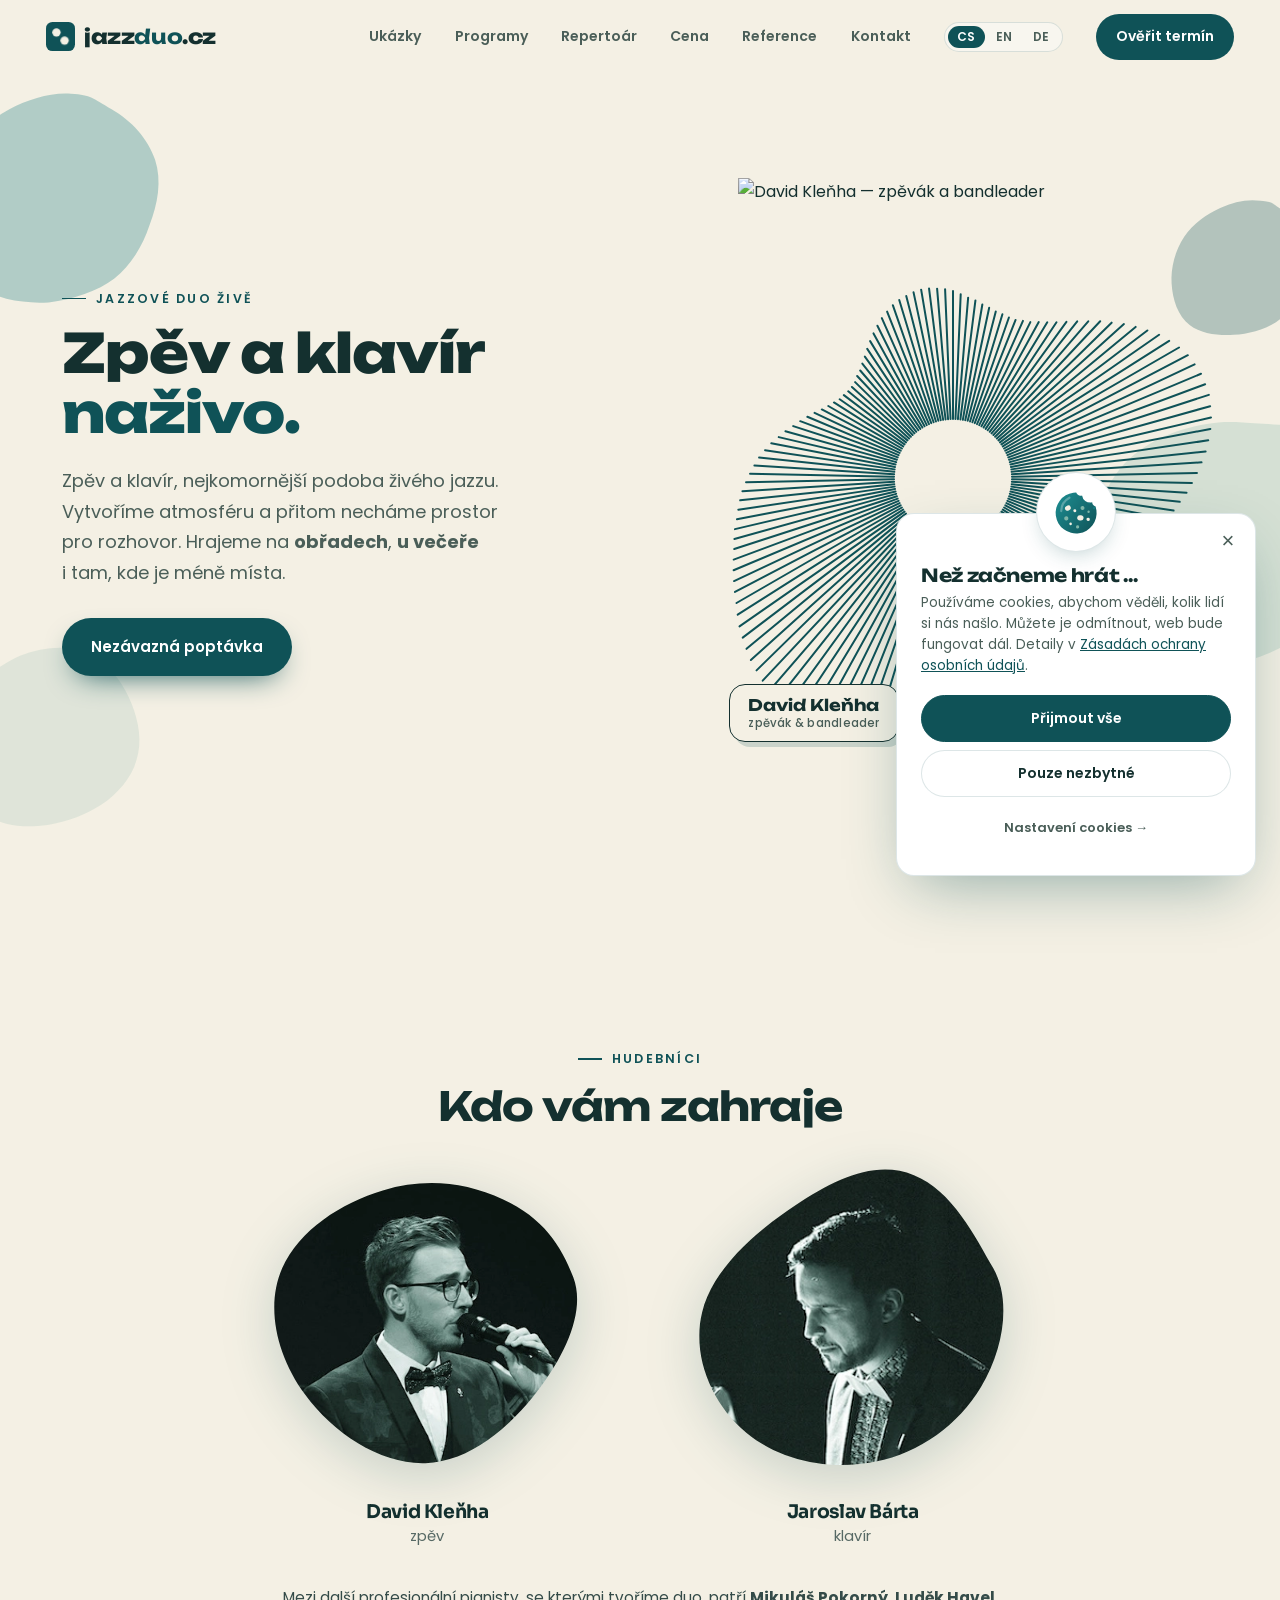
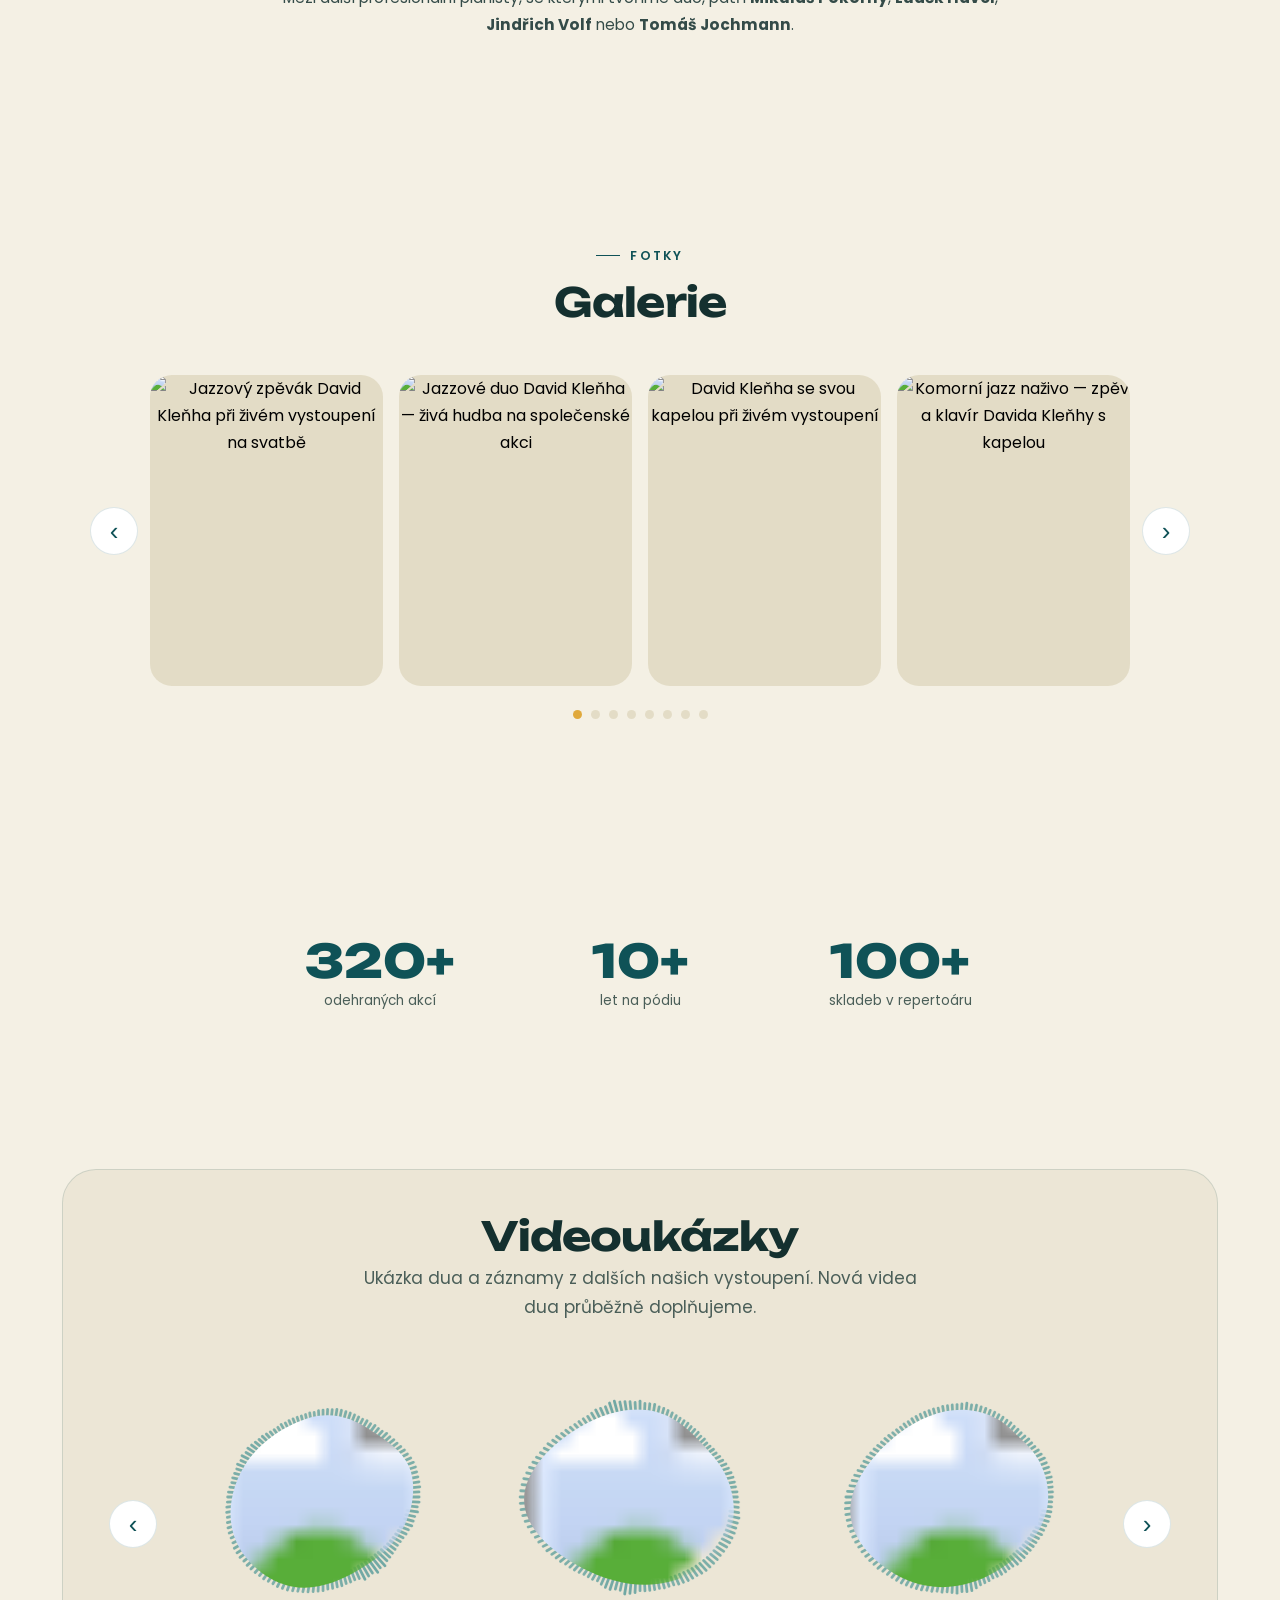
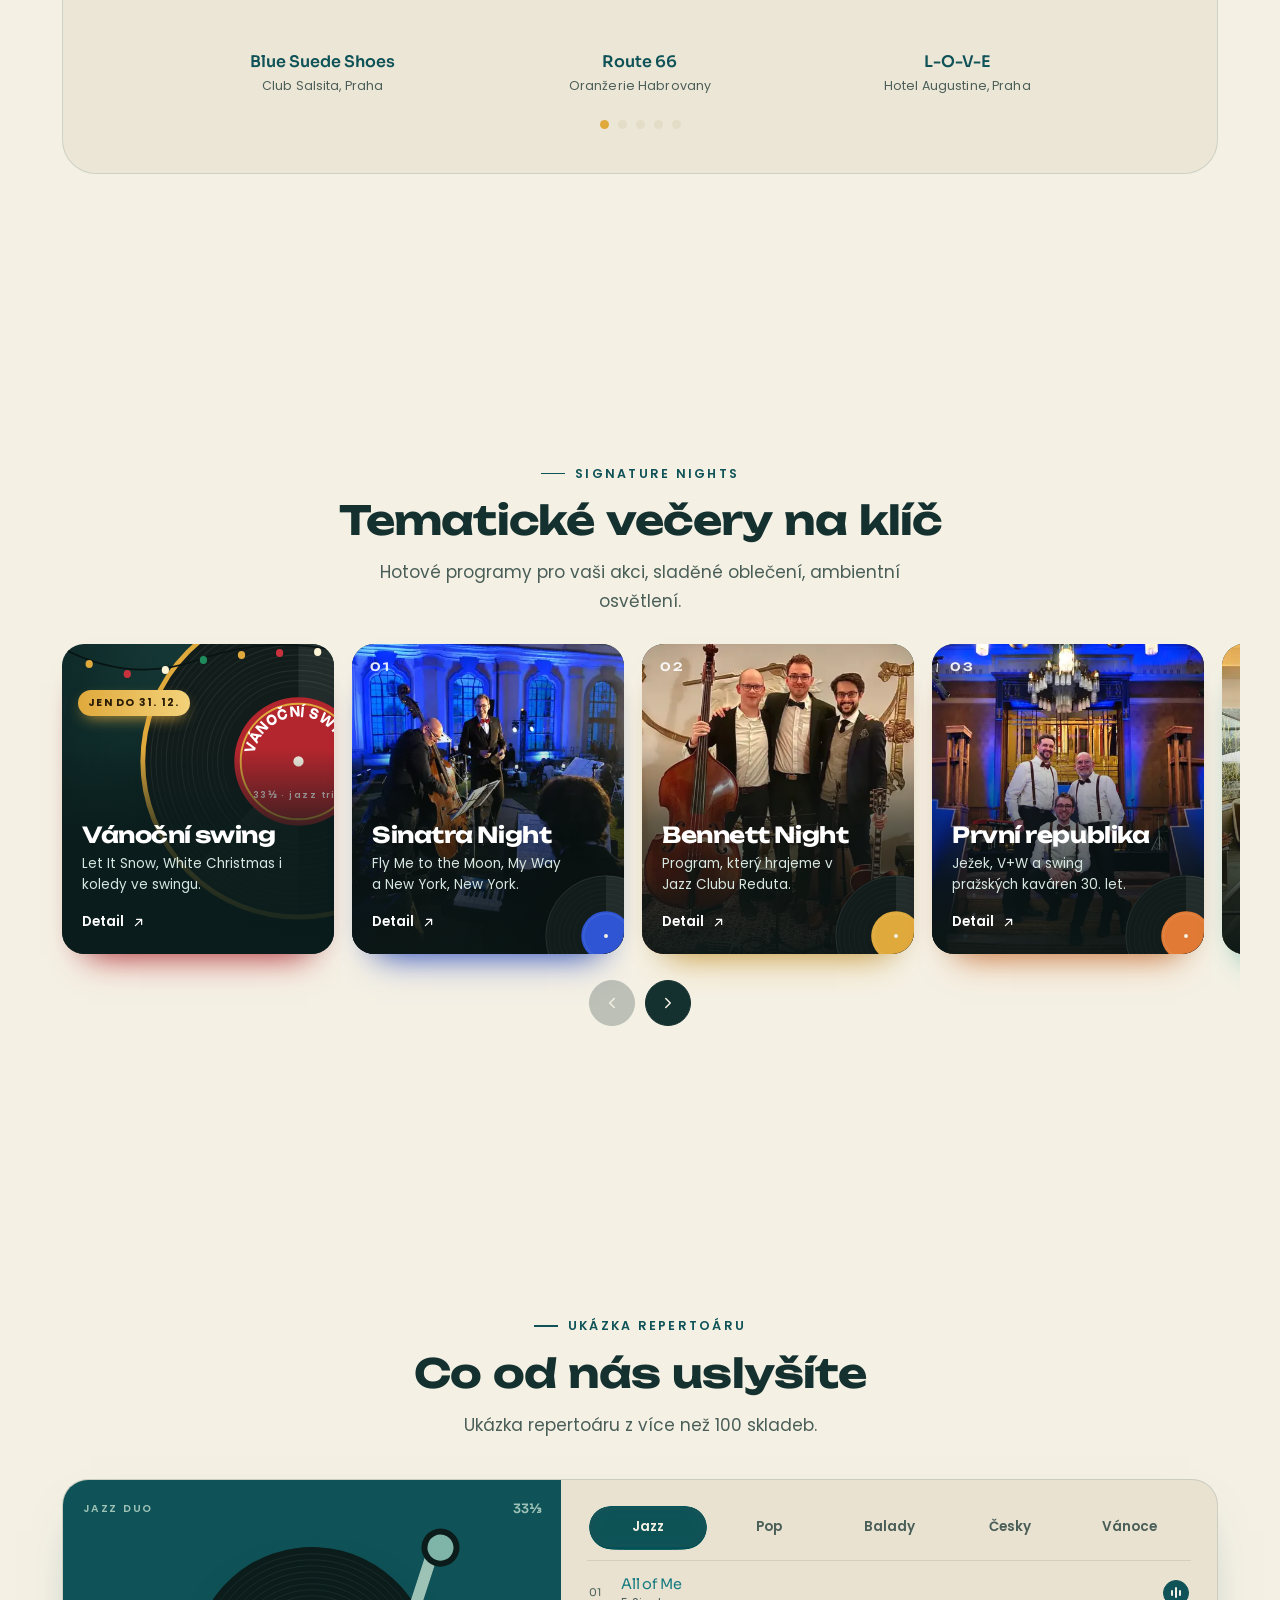
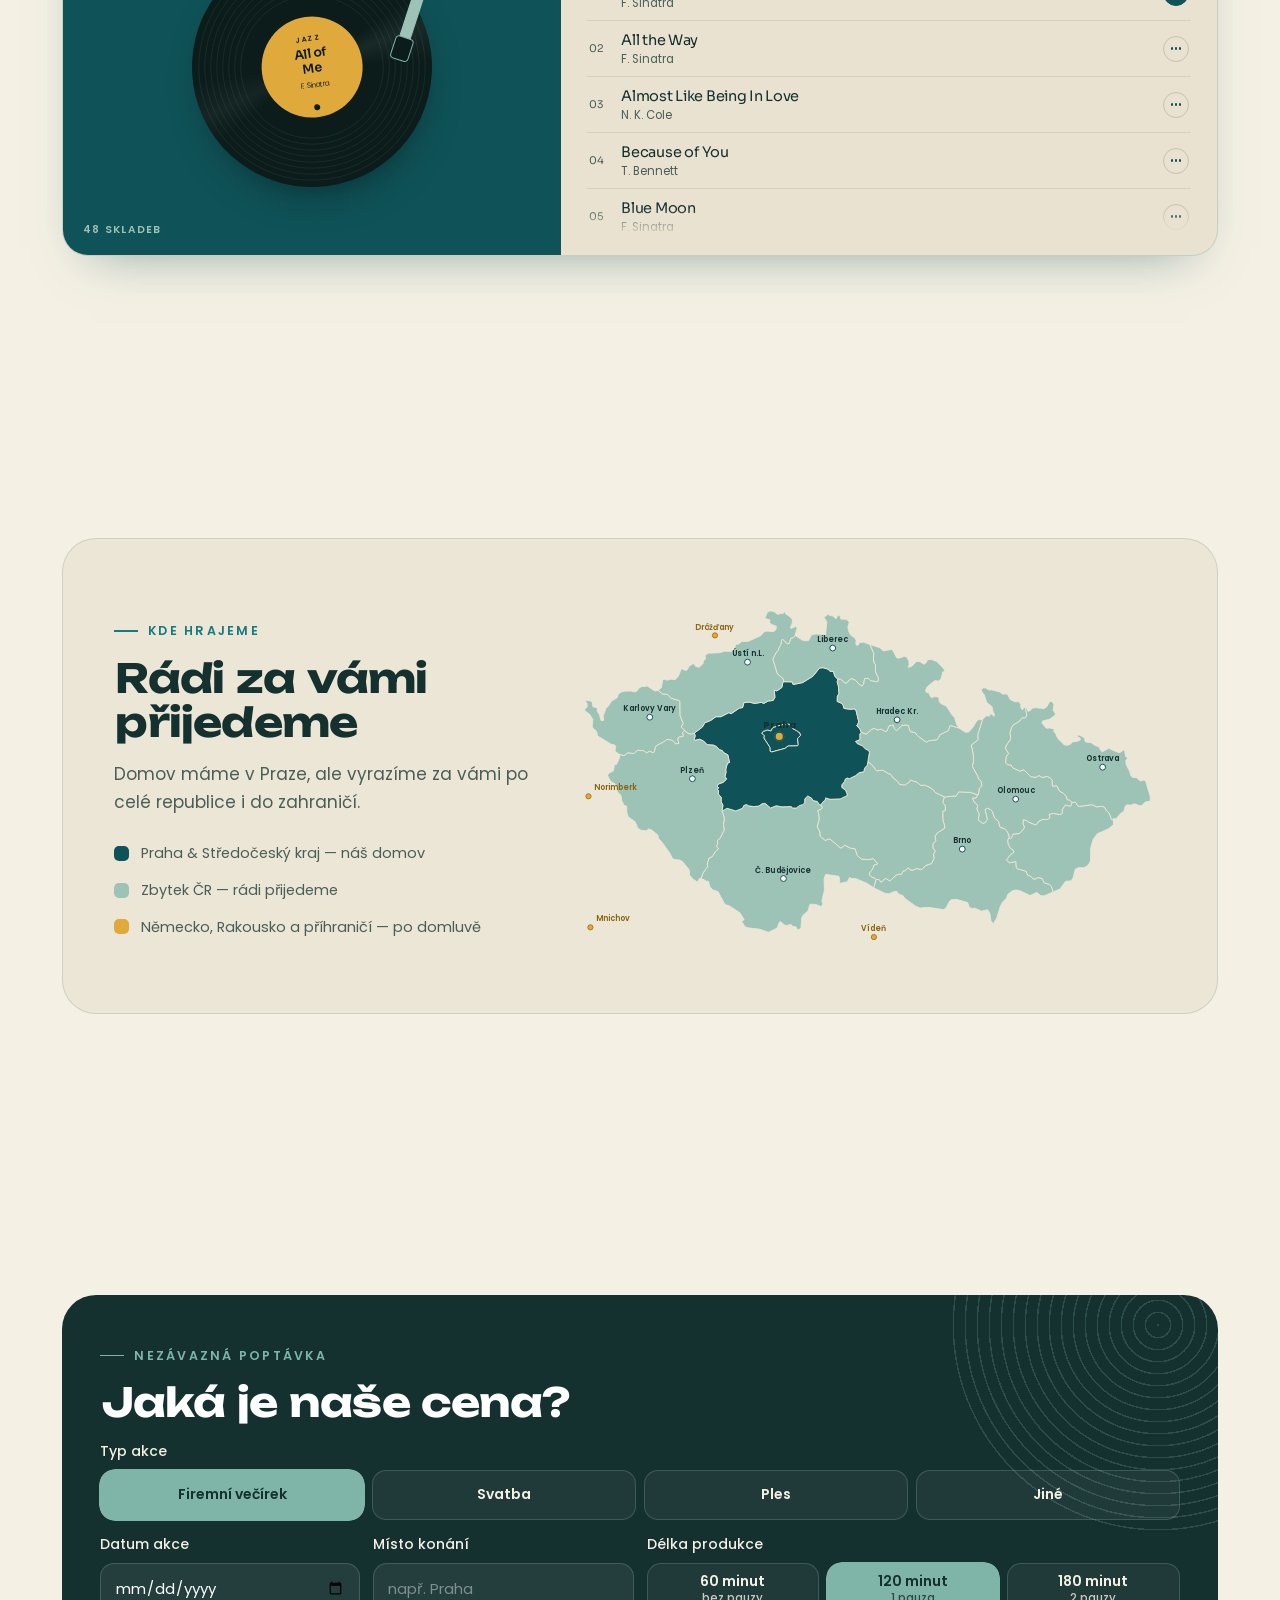
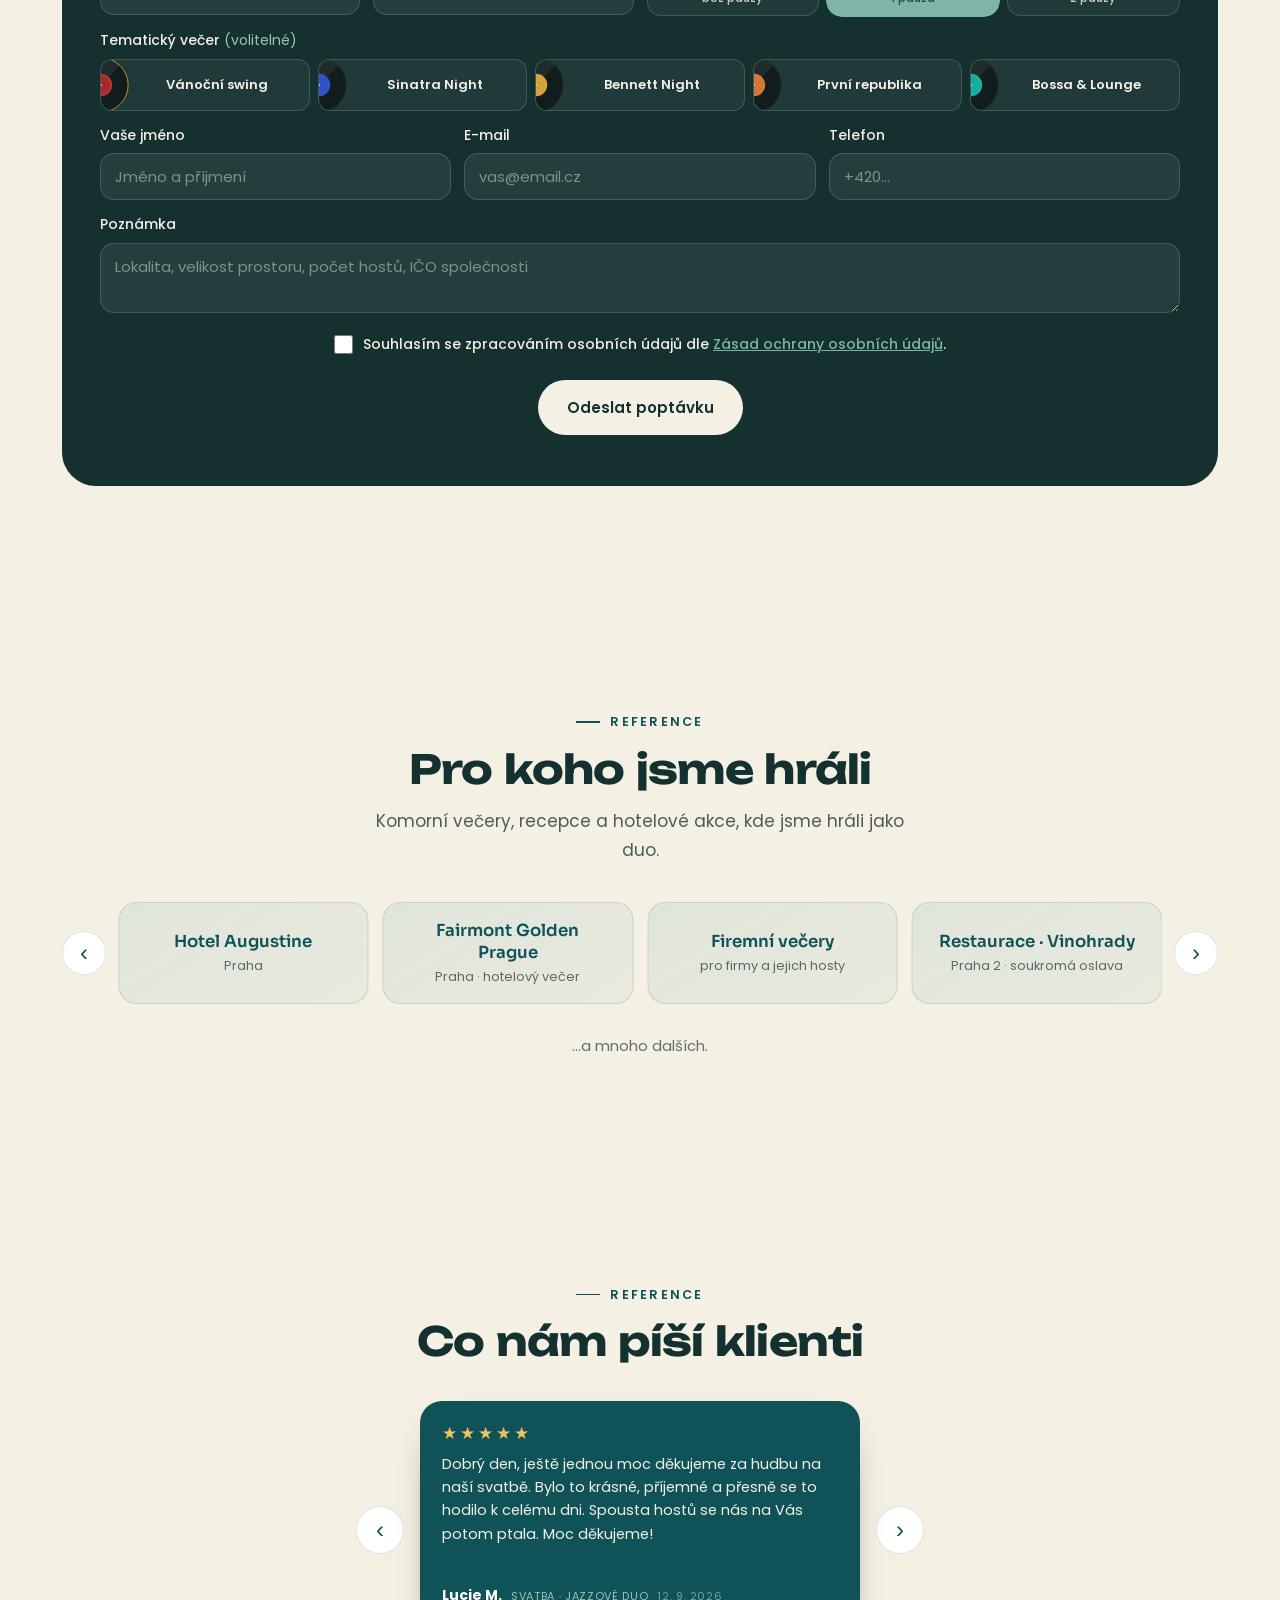
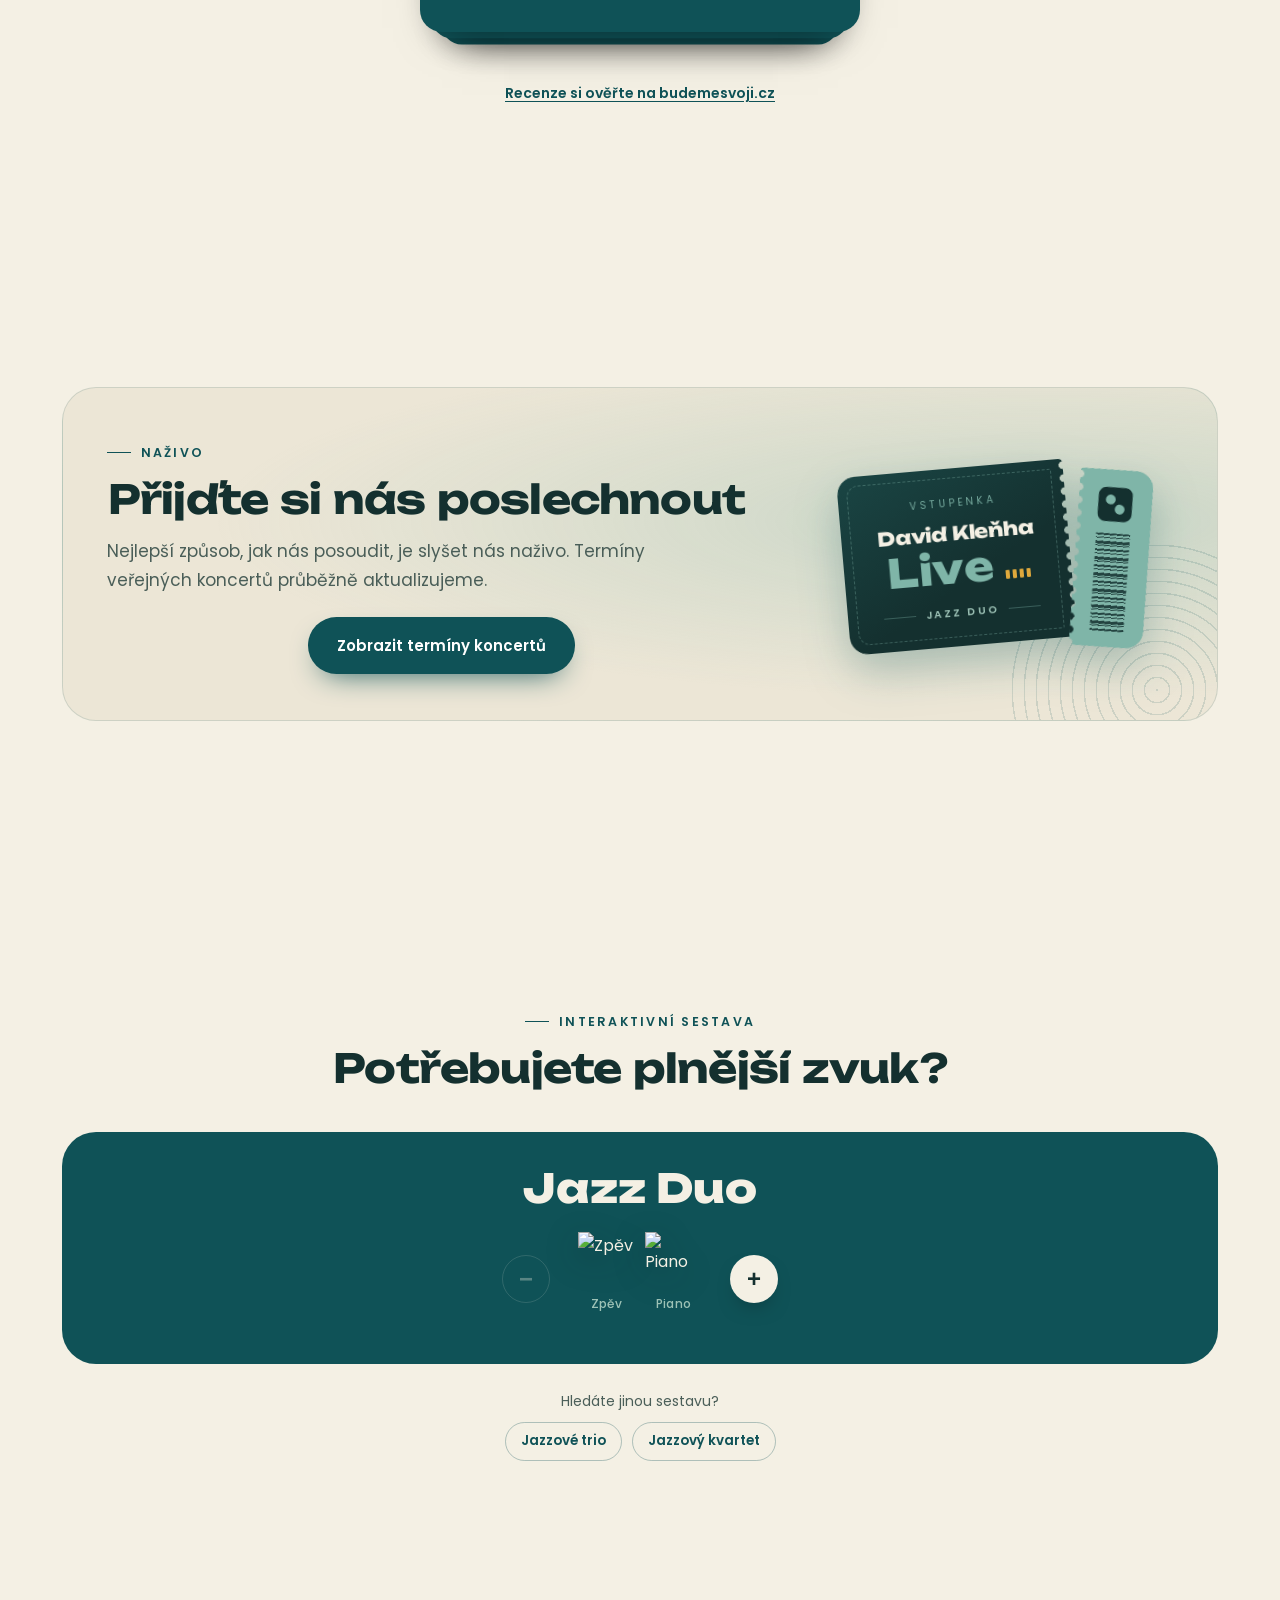
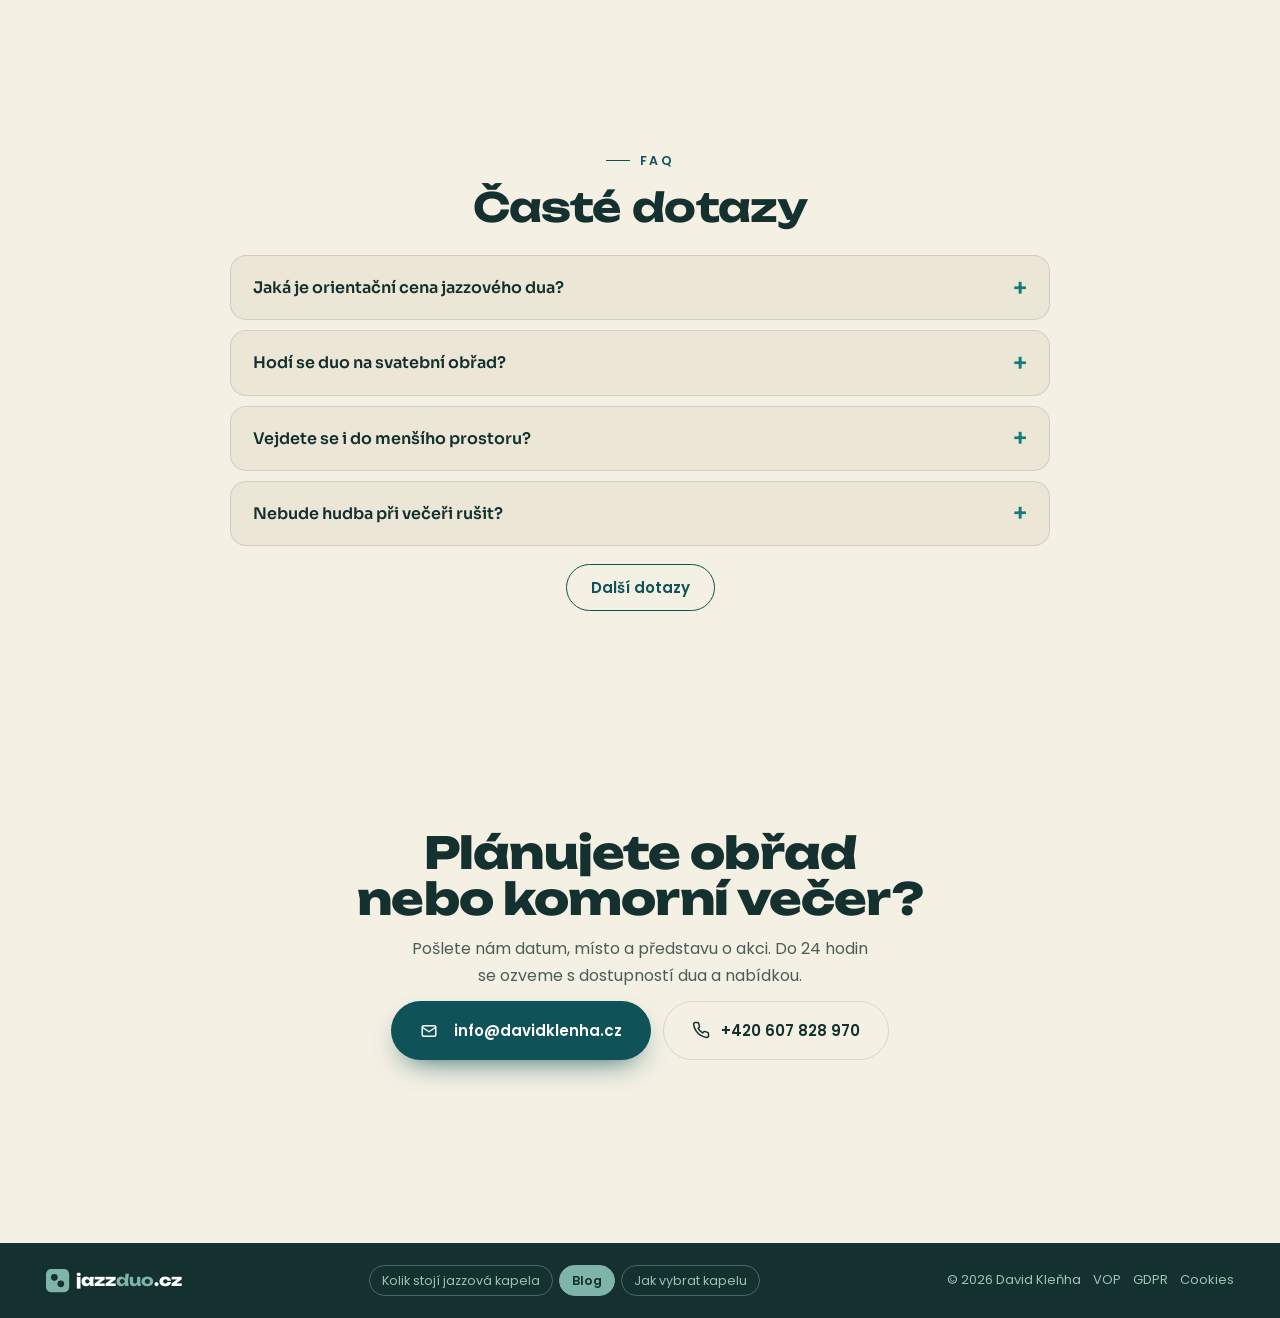
==== commit 905eb8ec: "Add files via upload" ====
--- a/index.html
+++ b/index.html
@@ -1193,6 +1193,152 @@
 }
 @media (max-width:560px){@supports (grid-template-rows:subgrid){#benefits .benefits-grid>.benefit{row-gap:10px;margin-bottom:12px}}}
 </style>
+<style id="signature-nights">
+/* ===== Signature Nights – tematické večery (sekce, dlaždice, volba ve formuláři) ===== */
+.lp{display:block;width:100%;height:auto;animation:spin 16s linear infinite;filter:drop-shadow(0 26px 40px rgba(0,0,0,.35))}
+.lp .t{font-family:var(--font-hero);font-weight:700;font-size:8.6px;letter-spacing:.6px;fill:#fff;text-transform:uppercase}
+.tlp .lp{animation:spin linear infinite;animation-duration:var(--d,10s);animation-direction:var(--dir,normal)}
+.lp .rim{fill:none;stroke:rgba(255,255,255,.14);stroke-width:1}
+.lp.gold .rim{stroke:#e0a93c;stroke-width:3}
+.lp.gold .lrim{stroke:#e0a93c;stroke-width:1.2}
+.lp .s{font-family:var(--font-body);font-weight:600;font-size:5.4px;letter-spacing:.9px;fill:rgba(255,255,255,.85)}
+@keyframes spin{to{transform:rotate(360deg)}}
+#programy.sn{overflow:hidden}
+.sn-top{display:flex;align-items:flex-end;justify-content:space-between;gap:20px;margin-bottom:26px}
+.sn-arrows{display:flex;gap:10px;flex-shrink:0}
+.sn-arrows button{width:46px;height:46px;border-radius:50%;border:1.5px solid var(--line);background:var(--white);color:var(--petrol);cursor:pointer;display:flex;align-items:center;justify-content:center;transition:border-color .2s,color .2s,opacity .2s}
+.sn-arrows button:hover{border-color:var(--emerald);color:var(--emerald)}
+.sn-arrows button:disabled{opacity:.35;cursor:default}
+.sn-arrows svg{width:18px;height:18px}
+.sn-rail{display:flex;gap:18px;overflow-x:auto;scroll-snap-type:x mandatory;scroll-padding:0 22px;padding:18px 22px 84px;margin:0 -22px -52px;scrollbar-width:none;scroll-behavior:smooth}
+.sn-rail::-webkit-scrollbar{display:none}
+.sn-card{--glow:#2f55d4;position:relative;flex:0 0 272px;height:360px;scroll-snap-align:start;border-radius:var(--radius);overflow:hidden;isolation:isolate;background:var(--petrol);color:#fff;display:flex;flex-direction:column;justify-content:flex-end;box-shadow:0 20px 38px -26px rgba(11,23,22,.6);transition:transform .35s cubic-bezier(.2,.8,.2,1),box-shadow .45s}
+.sn-card:hover{transform:translateY(-6px)}
+.sn-card{box-shadow:0 26px 34px -26px var(--glow),0 14px 30px -24px rgba(11,23,22,.5)}
+.sn-card:hover{box-shadow:0 38px 52px -22px var(--glow),0 14px 30px -24px rgba(11,23,22,.5)}
+.sn-card::after{display:none}
+.sn-card .tlp{position:absolute;z-index:-1;width:124px;right:-44px;bottom:-44px;transition:transform .7s cubic-bezier(.2,.8,.2,1);transform-origin:100% 100%}
+.sn-card:hover .tlp{transform:translate(-22px,-22px) scale(1.3)}
+.sn-card .sn-body{padding-right:52px}
+.sn-card.xm .lpwrap{transition:transform .7s cubic-bezier(.2,.8,.2,1)}
+.sn-card.xm:hover .lpwrap{transform:scale(1.08)}
+.sn-card:focus-visible{outline:3px solid var(--gold);outline-offset:4px}
+.sn-card>img{position:absolute;inset:0;width:100%;height:100%;object-fit:cover;z-index:-3;transition:transform .9s cubic-bezier(.2,.8,.2,1)}
+.sn-card:hover>img{transform:scale(1.06)}
+.sn-card::before{content:"";position:absolute;inset:0;z-index:-2;background:linear-gradient(180deg,rgba(11,23,22,0) 30%,rgba(11,23,22,.55) 58%,rgba(11,23,22,.95) 100%)}
+.sn-card::after{content:"";position:absolute;left:-30%;right:-30%;bottom:-50%;height:85%;z-index:-1;background:radial-gradient(closest-side,var(--glow),transparent 75%);opacity:.5;mix-blend-mode:screen;animation:breathe 6s ease-in-out infinite}
+.sn-card:nth-child(2)::after{animation-delay:-1.2s}.sn-card:nth-child(3)::after{animation-delay:-2.4s}.sn-card:nth-child(4)::after{animation-delay:-3.6s}.sn-card:nth-child(5)::after{animation-delay:-4.8s}
+@keyframes breathe{0%,100%{opacity:.32}50%{opacity:.62}}
+.sn-no{position:absolute;top:16px;left:18px;font:600 11.5px var(--font-hero);letter-spacing:.14em;opacity:.9}
+.sn-body{padding:0 20px 20px}
+.sn-body h3{font-family:var(--font-hero);font-weight:700;font-size:22px;line-height:1.1;margin-bottom:7px;color:#fff}
+.sn-body p{font-size:13.5px;line-height:1.5;color:#d6e6e0;margin-bottom:12px}
+.sn-go{display:inline-flex;align-items:center;gap:7px;font-size:13.5px;font-weight:600;color:#fff}
+.sn-go svg{width:15px;height:15px;transition:transform .3s}
+.sn-card:hover .sn-go svg{transform:translate(3px,-3px)}
+.sn-card.xm{background:radial-gradient(120% 90% at 70% 10%,#1d4a47 0%,#0f2b2a 55%,#0a1c1b 100%)}
+.sn-card.xm .lpwrap{position:absolute;z-index:-3;width:118%;right:-46%;top:-14%}
+.sn-card.xm::before{background:linear-gradient(180deg,rgba(10,28,27,0) 34%,rgba(10,28,27,.78) 62%,rgba(10,28,27,.96) 100%)}
+.ltd{position:absolute;top:46px;left:16px;font:700 10.5px var(--font-body);letter-spacing:.12em;text-transform:uppercase;color:#2a1c05;background:linear-gradient(90deg,#e0a93c,#f3d27a);padding:5px 10px;border-radius:100px;box-shadow:0 6px 16px -6px #e0a93c}
+.sn-card .gar{position:absolute;top:0;left:0;width:100%;height:46px;z-index:-1}
+.sn-foot{position:relative;z-index:1;display:flex;justify-content:flex-end;align-items:center;gap:16px;flex-wrap:wrap;margin-top:2px;font-size:14px;color:var(--ink-soft)}
+.sn-foot a{color:var(--emerald);font-weight:600;display:inline-flex;align-items:center;gap:6px}
+.sn-foot a:hover{color:var(--petrol)}
+.sn-foot svg{width:15px;height:15px}
+.sn-foot .lt{display:inline-flex;align-items:center;gap:8px}
+.sn-foot .lt i{display:inline-flex;gap:3px}
+.sn-foot .lt i b{width:9px;height:9px;border-radius:50%;background:var(--c);box-shadow:0 0 8px var(--c)}
+@media (max-width:700px){
+  .sn-arrows{display:none}
+  .sn-card{flex-basis:74vw;max-width:290px;height:380px}
+  .sn-foot{flex-direction:column;align-items:flex-start;gap:8px}
+}
+.pc{display:grid;grid-template-columns:repeat(5,minmax(0,1fr));gap:10px;margin-bottom:22px}
+.pcb{--g:#2f55d4;font:inherit;position:relative;display:flex;flex-direction:column;align-items:center;gap:8px;text-align:center;padding:14px 8px 13px;border-radius:14px;border:1.5px solid rgba(157,194,182,.24);background:rgba(255,255,255,.05);color:var(--cream);cursor:pointer;transition:.25s;min-height:44px}
+.pcb:hover{border-color:var(--mint)}
+.pcb .mini{width:46px;height:46px;transition:transform .5s}
+.pcb .mini .lp{animation-duration:14s;filter:none}
+.pcb b{font:600 13.5px/1.25 var(--font-head)}
+.pcb[aria-checked="true"]{border-color:var(--g);background:color-mix(in srgb,var(--g) 22%,transparent);box-shadow:0 10px 26px -14px var(--g)}
+.pcb[aria-checked="true"] .mini{transform:scale(1.12)}
+.pcb[aria-checked="true"] .mini .lp{animation-duration:3s}
+.pcb .ok{position:absolute;top:8px;right:8px;width:18px;height:18px;border-radius:50%;background:var(--g);display:none;align-items:center;justify-content:center}
+.pcb .ok svg{width:11px;height:11px;stroke:#fff}
+.pcb[aria-checked="true"] .ok{display:flex}
+@media (max-width:700px){.pc{grid-template-columns:repeat(2,minmax(0,1fr))}.pc .pcb:last-child{grid-column:1/-1;flex-direction:row;justify-content:center}}
+.bulb{animation:twinkle 2.4s ease-in-out infinite}
+.bulb:nth-of-type(3n){animation-delay:-.8s}.bulb:nth-of-type(3n+1){animation-delay:-1.6s}
+@keyframes twinkle{0%,100%{opacity:1;filter:drop-shadow(0 0 7px currentColor)}50%{opacity:.35;filter:drop-shadow(0 0 1px currentColor)}}
+.snowbtn{position:fixed;right:14px;bottom:14px;z-index:70;display:none;align-items:center;gap:8px;font:600 12.5px var(--font-body);color:var(--petrol);background:rgba(244,240,228,.95);border:1px solid var(--line);border-radius:100px;padding:10px 14px;cursor:pointer;box-shadow:var(--shadow-soft);min-height:44px}
+/* --- úpravy 13. 11. --- */
+#programy .sn-head{margin-bottom:22px}
+#programy .sn-head .section-lead{margin-left:auto;margin-right:auto}
+#programy .sn-arrows{justify-content:center;margin-top:-34px;position:relative;z-index:1}
+/* formulář: kompaktní karty tematických večerů (výška jako délka produkce) */
+.pc{grid-template-columns:repeat(5,minmax(0,1fr));gap:8px;margin-bottom:0}
+.pcb{flex-direction:row;justify-content:center;min-height:52px;padding:6px 10px 6px 34px;overflow:hidden;gap:0;border-radius:12px}
+.pcb b{font:600 13px/1.2 var(--font-body);text-align:center;position:relative;z-index:1}
+.pcb .mini{position:absolute;left:-28px;right:auto;top:50%;width:56px;height:56px;margin-top:-28px;opacity:.95}
+.pcb .mini .lp{filter:none}
+.pcb[aria-checked="true"] .mini{transform:scale(1.15)}
+.pcb .ok{display:none!important}
+@media (max-width:700px){.pc{grid-template-columns:repeat(2,minmax(0,1fr))}.pc .pcb:first-child{grid-column:1/-1}.pc .pcb:last-child{grid-column:auto}}
+/* formulář: délka produkce v minutách, popis menším písmem pod tím */
+#blkChoice .blk{flex-direction:column;gap:1px}
+#blkChoice .blk-sep{display:none!important}
+#blkChoice .blk b{font-size:14px;font-weight:600}
+#blkChoice .blk b+.blk-sep+span{font-size:11.5px;font-weight:500;opacity:.8}
+/* formulář na PC: datum + místo + délka na jednom řádku, jméno + e-mail + telefon na jednom řádku */
+@media (min-width:900px){
+  #calcForm .calc-grid{grid-template-columns:repeat(12,minmax(0,1fr))}
+  #calcForm .calc-grid>.field{grid-column:1/-1}
+  #calcForm .calc-grid>.f-date,#calcForm .calc-grid>.f-place{grid-column:span 3}
+  #calcForm .calc-grid>.f-len{grid-column:span 6}
+  #calcForm .calc-grid>.f-name,#calcForm .calc-grid>.f-mail,#calcForm .calc-grid>.f-tel{grid-column:span 4}
+  #calcForm .f-date input,#calcForm .f-place input{min-height:52px}
+}
+/* souhlas se zpracováním osobních údajů na střed */
+#calcForm .consent{justify-content:center;text-align:left}
+@media (min-width:700px){#calcForm .consent{text-align:center}}
+/* recenze: bez skriptu (např. otevřené z disku) jen první karta, nic nepřesahuje do další sekce */
+.rstack:not([style*="height"]) .review{position:relative}
+.rstack:not([style*="height"]) .review~.review{display:none}
+
+/* --- úpravy v4 --- */
+/* Tematické večery: nižší blok, na mobilu nadpis na 2 řádky a dlaždice vždy na středu */
+#programy .sn-head{margin-bottom:10px}
+#programy .sn-card{height:310px}
+#programy .sn-rail{padding-bottom:70px;margin-bottom:-44px}
+.m-br{display:none}
+@media (max-width:700px){
+  .m-br{display:inline}
+  #programy .sn-head .section-lead{font-size:15px}
+  #programy .sn-card{flex-basis:min(272px,74vw)}
+  #programy .sn-rail{scroll-padding:0;padding-left:calc(50vw - min(136px,37vw));padding-right:calc(50vw - min(136px,37vw))}
+  #programy .sn-card{scroll-snap-align:center;scroll-snap-stop:always}
+  #programy .sn-arrows{margin-top:-26px}
+}
+/* repertoár: nižší přehrávač */
+.jb-stage{min-height:270px}
+.jb-spin{width:min(170px,46cqi)}
+.jb-list{height:268px}
+@container (min-width:720px){.jb-stage{min-height:340px}.jb-spin{width:min(240px,26cqi)}.jb-list{height:272px}}
+/* animace desek a světýlek běží jen ve chvíli, kdy je sekce vidět (šetří výkon telefonu) */
+#programy:not(.sn-on) *,#progChoice:not(.sn-on) *{animation-play-state:paused!important}
+/* slider jen do stran */
+#snRail{overflow-y:hidden;overscroll-behavior-x:contain;touch-action:pan-x pan-y}
+/* šipky slideru tmavé */
+#programy .sn-arrows button{background:var(--petrol);border-color:var(--petrol);color:var(--cream)}
+#programy .sn-arrows button:hover{background:var(--emerald);border-color:var(--emerald);color:#fff}
+#programy .sn-arrows button:disabled{opacity:.25}
+/* interaktivní sestava: text na jednom řádku, duo a kvartet vedle sebe pod ním */
+.mo-also>span{flex:0 0 100%}
+
+.jb-label[data-g="xmas"]{background:#b3262e;color:#fff}
+.jb-label[data-g="xmas"] i{background:#fff}
+.pc-field .opt-l{color:var(--mint-soft);font-weight:400}
+
+</style>
 </head>
 <body>
 <noscript><iframe src="https://www.googletagmanager.com/ns.html?id=GTM-M4KJPMW7" height="0" width="0" style="display:none;visibility:hidden"></iframe></noscript>
@@ -1376,6 +1522,7 @@
   <a href="#hero" class="brand"><span class="brand-mark" aria-hidden="true"><svg viewBox="0 0 100 100"><rect width="100" height="100" rx="22"/><circle cx="36" cy="36" r="14.5" style="--d:0s"/><circle cx="64" cy="64" r="14.5" style="--d:.09s"/></svg></span><span>jazz<b>duo</b>.cz</span></a>
   <nav class="topnav">
     <a href="#poslech">Ukázky</a>
+    <a href="#programy">Programy</a>
     <a href="#repertoire">Repertoár</a>
     <a href="#poptavka">Cena</a>
     <a href="#reviews">Reference</a>
@@ -1405,6 +1552,7 @@
   </div>
   <nav>
     <a href="#poslech" data-close>Ukázky</a>
+    <a href="#programy" data-close>Programy</a>
     <a href="#repertoire" data-close>Repertoár</a>
     <a href="#poptavka" data-close>Cena</a>
     <a href="#reviews" data-close>Reference</a>
@@ -1553,28 +1701,24 @@
     </div>
   </div>
 </section>
-<section class="section reveal" id="benefits">
+<!-- ===== SIGNATURE NIGHTS – tematické večery ===== -->
+<section class="section reveal sn" id="programy">
   <div class="wrap">
-    <div class="center" style="margin-bottom:42px">
-      <h2 class="section-title">Proč právě my</h2>
+    <div class="center sn-head">
+      <span class="eyebrow">Signature Nights</span>
+      <h2 class="section-title">Tematické večery<br class="m-br"> na klíč</h2>
+      <p class="section-lead">Hotové programy pro vaši akci, sladěné oblečení, ambientní osvětlení.</p>
     </div>
-    <div class="benefits-grid">
-      <div class="benefit benefit-reveal">
-        <svg class="bshape" data-ic="mic" viewBox="0 0 52 52" aria-hidden="true"><g class="cap"><rect x="17" y="4" width="18" height="26" rx="9" fill="none" stroke="#0f5257" stroke-width="3"/><rect x="21" y="11" width="10" height="2.6" rx="1.3" fill="#0f5257"/><rect x="21" y="15.7" width="10" height="2.6" rx="1.3" fill="#0f5257"/><rect x="21" y="20.4" width="10" height="2.6" rx="1.3" fill="#0f5257"/></g><path d="M10 21v2a16 16 0 0 0 32 0v-2" fill="none" stroke="#0f5257" stroke-width="3" stroke-linecap="round"/><path d="M26 39v8M18 47h16" fill="none" stroke="#0f5257" stroke-width="3" stroke-linecap="round"/><path class="sl" d="M7 9q-4 6 0 12" fill="none" stroke="#7fb5a8" stroke-width="2.6" stroke-linecap="round" opacity="0"/><path class="sr" d="M45 9q4 6 0 12" fill="none" stroke="#7fb5a8" stroke-width="2.6" stroke-linecap="round" opacity="0"/></svg>
-        <h3>Hudba, u&nbsp;které se dá mluvit</h3><p>Hrajeme tak, aby hosté nemuseli zvyšovat hlas.</p>
-      </div>
-      <div class="benefit benefit-reveal">
-        <svg class="bshape" data-ic="knob" viewBox="0 0 52 52" aria-hidden="true"><g class="ticks"><circle cx="11.5" cy="42.5" r="1.6" fill="#0f5257"/><circle cx="5.9" cy="32" r="1.6" fill="#0f5257"/><circle cx="7.1" cy="20.2" r="1.6" fill="#0f5257"/><circle cx="14.6" cy="11" r="1.6" fill="#0f5257"/><circle cx="26" cy="7.5" r="1.6" fill="#0f5257"/><circle cx="37.4" cy="11" r="1.6" fill="#0f5257" opacity=".28"/><circle cx="44.9" cy="20.2" r="1.6" fill="#0f5257" opacity=".28"/><circle cx="46.1" cy="32" r="1.6" fill="#0f5257" opacity=".28"/><circle cx="40.5" cy="42.5" r="1.6" fill="#0f5257" opacity=".28"/></g><circle cx="26" cy="28" r="13" fill="none" stroke="#0f5257" stroke-width="3"/><g class="ptr"><rect x="24.6" y="17" width="2.8" height="8.5" rx="1.4" fill="#0f5257"/></g></svg>
-        <h3>Obřad s&nbsp;živým zpěvem</h3><p>Nástup, podpis i&nbsp;gratulace s&nbsp;písní, kterou si vyberete.</p>
-      </div>
-      <div class="benefit benefit-reveal">
-        <svg class="bshape" viewBox="0 0 52 52"><path d="M20 6h12a14 14 0 0 1 14 14v12a14 14 0 0 1-14 14H20A14 14 0 0 1 6 32V20A14 14 0 0 1 20 6z" fill="none" stroke="#0f5257" stroke-width="3"/><circle cx="20.4" cy="20.4" r="5.8" fill="#0f5257"/><circle cx="31.6" cy="31.6" r="5.8" fill="#0f5257"/></svg>
-        <h3>Vejdeme se i&nbsp;do salonku</h3><p>Stačí nám plocha 3&nbsp;×&nbsp;2,5&nbsp;m a&nbsp;jedna zásuvka.</p>
-      </div>
-      <div class="benefit benefit-reveal">
-        <svg class="bshape" data-ic="vinyl" viewBox="0 0 52 52" aria-hidden="true"><g class="disc"><circle cx="23" cy="28" r="20" fill="none" stroke="#0f5257" stroke-width="3"/><circle cx="23" cy="28" r="13.5" fill="none" stroke="#0f5257" stroke-width="1.3" opacity=".45"/><path d="M10.5 19a15.5 15.5 0 0 1 7.5-6" fill="none" stroke="#7fb5a8" stroke-width="2.2" stroke-linecap="round"/><circle cx="23" cy="28" r="6.5" fill="#0f5257"/><circle cx="23" cy="28" r="1.6" fill="#f4f0e4"/></g><g class="arm"><path d="M45 8V23.5L37.2 31.3" fill="none" stroke="#0f5257" stroke-width="2.6" stroke-linecap="round" stroke-linejoin="round"/><path d="M33.05 33.28L37.58 28.75L40.55 31.72L36.02 36.25Z" fill="#0f5257" stroke="#0f5257" stroke-width="1.2" stroke-linejoin="round"/><rect x="42.6" y="1" width="4.8" height="4" rx="1.2" fill="#0f5257"/></g><circle cx="45" cy="8" r="3.4" fill="#f4f0e4" stroke="#0f5257" stroke-width="2.2"/></svg>
-        <h3>Šansony, bossa nova, balady</h3><p>Komorní repertoár k&nbsp;večeři a&nbsp;vínu. Vaši srdcovku nacvičíme na&nbsp;míru.</p>
-      </div>
+    <div class="sn-rail" id="snRail">
+<a class="sn-card xm" href="https://jazztrio.cz/programy/vanocni-swing.html" style="--glow:#c8323c" data-season="xmas"><div class="lpwrap"><svg class="lp gold" viewBox="0 0 200 200" aria-hidden="true"><circle cx="100" cy="100" r="98" fill="#111c1b"/><circle cx="100" cy="100" r="92.0" fill="none" stroke="rgba(255,255,255,.07)" stroke-width=".7"/><circle cx="100" cy="100" r="88.8" fill="none" stroke="rgba(255,255,255,.07)" stroke-width=".7"/><circle cx="100" cy="100" r="85.6" fill="none" stroke="rgba(255,255,255,.035)" stroke-width=".7"/><circle cx="100" cy="100" r="82.4" fill="none" stroke="rgba(255,255,255,.07)" stroke-width=".7"/><circle cx="100" cy="100" r="79.2" fill="none" stroke="rgba(255,255,255,.035)" stroke-width=".7"/><circle cx="100" cy="100" r="76.0" fill="none" stroke="rgba(255,255,255,.035)" stroke-width=".7"/><circle cx="100" cy="100" r="72.8" fill="none" stroke="rgba(255,255,255,.07)" stroke-width=".7"/><circle cx="100" cy="100" r="69.6" fill="none" stroke="rgba(255,255,255,.035)" stroke-width=".7"/><circle cx="100" cy="100" r="66.4" fill="none" stroke="rgba(255,255,255,.07)" stroke-width=".7"/><circle cx="100" cy="100" r="63.2" fill="none" stroke="rgba(255,255,255,.035)" stroke-width=".7"/><circle cx="100" cy="100" r="60.0" fill="none" stroke="rgba(255,255,255,.035)" stroke-width=".7"/><circle cx="100" cy="100" r="56.8" fill="none" stroke="rgba(255,255,255,.07)" stroke-width=".7"/><circle cx="100" cy="100" r="53.6" fill="none" stroke="rgba(255,255,255,.035)" stroke-width=".7"/><circle cx="100" cy="100" r="50.4" fill="none" stroke="rgba(255,255,255,.07)" stroke-width=".7"/><circle cx="100" cy="100" r="47.2" fill="none" stroke="rgba(255,255,255,.035)" stroke-width=".7"/><circle class="rim" cx="100" cy="100" r="97"/><path d="M100 100 L100 3 A97 97 0 0 1 168 31Z" fill="rgba(255,255,255,.07)"/><path d="M100 100 L100 197 A97 97 0 0 1 32 169Z" fill="rgba(255,255,255,.05)"/><circle cx="100" cy="100" r="40" fill="#b3262e"/><circle class="lrim" cx="100" cy="100" r="36" fill="none" stroke="rgba(255,255,255,.28)" stroke-width=".6"/><path id="arc27" d="M72 100 A28 28 0 0 1 128 100" fill="none"/><text class="t" text-anchor="middle"><textPath href="#arc27" startOffset="50%">Vánoční swing</textPath></text><text class="s" x="100" y="123" text-anchor="middle">33⅓ · jazz trio</text><circle cx="100" cy="100" r="3.2" fill="#f4f0e4"/></svg></div><svg class="gar" viewBox="0 0 300 46" preserveAspectRatio="none" aria-hidden="true"><path d="M0 4 Q75 40 150 16 T300 6" fill="none" stroke="#081413" stroke-width="1.6"/><circle class="bulb" cx="30" cy="20" r="4" fill="#e0a93c" style="color:#e0a93c"/><circle class="bulb" cx="72" cy="30" r="4" fill="#c8323c" style="color:#c8323c"/><circle class="bulb" cx="114" cy="26" r="4" fill="#fff4d6" style="color:#fff4d6"/><circle class="bulb" cx="156" cy="16" r="4" fill="#1f8a5b" style="color:#1f8a5b"/><circle class="bulb" cx="198" cy="11" r="4" fill="#e0a93c" style="color:#e0a93c"/><circle class="bulb" cx="240" cy="9" r="4" fill="#c8323c" style="color:#c8323c"/><circle class="bulb" cx="282" cy="8" r="4" fill="#fff4d6" style="color:#fff4d6"/></svg><span class="ltd">Jen do 31. 12.</span><div class="sn-body"><h3>Vánoční swing</h3><p>Let It Snow, White Christmas i koledy ve swingu.</p><span class="sn-go">Detail <svg viewBox="0 0 24 24" fill="none" stroke="currentColor" stroke-width="2" stroke-linecap="round" stroke-linejoin="round" aria-hidden="true"><path d="M7 17L17 7M9 7h8v8"/></svg></span></div></a>
+<a class="sn-card" href="https://jazztrio.cz/programy/sinatra-night.html" style="--glow:#2f55d4"><img data-src="/sn/sinatra.webp" alt="" loading="lazy" width="272" height="360"><div class="tlp" style="--d:9s"><svg class="lp" viewBox="0 0 200 200" aria-hidden="true"><circle cx="100" cy="100" r="98" fill="#111c1b"/><circle cx="100" cy="100" r="92.0" fill="none" stroke="rgba(255,255,255,.07)" stroke-width=".7"/><circle cx="100" cy="100" r="84.0" fill="none" stroke="rgba(255,255,255,.07)" stroke-width=".7"/><circle cx="100" cy="100" r="76.0" fill="none" stroke="rgba(255,255,255,.07)" stroke-width=".7"/><circle cx="100" cy="100" r="68.0" fill="none" stroke="rgba(255,255,255,.07)" stroke-width=".7"/><circle cx="100" cy="100" r="60.0" fill="none" stroke="rgba(255,255,255,.07)" stroke-width=".7"/><circle cx="100" cy="100" r="52.0" fill="none" stroke="rgba(255,255,255,.07)" stroke-width=".7"/><circle class="rim" cx="100" cy="100" r="97"/><path d="M100 100 L100 3 A97 97 0 0 1 168 31Z" fill="rgba(255,255,255,.07)"/><path d="M100 100 L100 197 A97 97 0 0 1 32 169Z" fill="rgba(255,255,255,.05)"/><circle cx="100" cy="100" r="40" fill="#2f55d4"/><circle class="lrim" cx="100" cy="100" r="36" fill="none" stroke="rgba(255,255,255,.28)" stroke-width=".6"/><path id="arc28" d="M72 100 A28 28 0 0 1 128 100" fill="none"/><text class="t" text-anchor="middle"><textPath href="#arc28" startOffset="50%"></textPath></text><text class="s" x="100" y="123" text-anchor="middle"></text><circle cx="100" cy="100" r="3.2" fill="#f4f0e4"/></svg></div><span class="sn-no">01</span><div class="sn-body"><h3>Sinatra Night</h3><p>Fly Me to the Moon, My Way a New York, New York.</p><span class="sn-go">Detail <svg viewBox="0 0 24 24" fill="none" stroke="currentColor" stroke-width="2" stroke-linecap="round" stroke-linejoin="round" aria-hidden="true"><path d="M7 17L17 7M9 7h8v8"/></svg></span></div></a>
+<a class="sn-card" href="https://jazztrio.cz/programy/bennett-night.html" style="--glow:#e0a93c"><img data-src="/sn/bennett.webp" alt="" loading="lazy" width="272" height="360"><div class="tlp" style="--d:15s;--dir:reverse"><svg class="lp" viewBox="0 0 200 200" aria-hidden="true"><circle cx="100" cy="100" r="98" fill="#111c1b"/><circle cx="100" cy="100" r="92.0" fill="none" stroke="rgba(255,255,255,.07)" stroke-width=".7"/><circle cx="100" cy="100" r="84.0" fill="none" stroke="rgba(255,255,255,.07)" stroke-width=".7"/><circle cx="100" cy="100" r="76.0" fill="none" stroke="rgba(255,255,255,.07)" stroke-width=".7"/><circle cx="100" cy="100" r="68.0" fill="none" stroke="rgba(255,255,255,.07)" stroke-width=".7"/><circle cx="100" cy="100" r="60.0" fill="none" stroke="rgba(255,255,255,.07)" stroke-width=".7"/><circle cx="100" cy="100" r="52.0" fill="none" stroke="rgba(255,255,255,.07)" stroke-width=".7"/><circle class="rim" cx="100" cy="100" r="97"/><path d="M100 100 L100 3 A97 97 0 0 1 168 31Z" fill="rgba(255,255,255,.07)"/><path d="M100 100 L100 197 A97 97 0 0 1 32 169Z" fill="rgba(255,255,255,.05)"/><circle cx="100" cy="100" r="40" fill="#e0a93c"/><circle class="lrim" cx="100" cy="100" r="36" fill="none" stroke="rgba(255,255,255,.28)" stroke-width=".6"/><path id="arc29" d="M72 100 A28 28 0 0 1 128 100" fill="none"/><text class="t" text-anchor="middle"><textPath href="#arc29" startOffset="50%"></textPath></text><text class="s" x="100" y="123" text-anchor="middle"></text><circle cx="100" cy="100" r="3.2" fill="#f4f0e4"/></svg></div><span class="sn-no">02</span><div class="sn-body"><h3>Bennett Night</h3><p>Program, který hrajeme v Jazz Clubu Reduta.</p><span class="sn-go">Detail <svg viewBox="0 0 24 24" fill="none" stroke="currentColor" stroke-width="2" stroke-linecap="round" stroke-linejoin="round" aria-hidden="true"><path d="M7 17L17 7M9 7h8v8"/></svg></span></div></a>
+<a class="sn-card" href="https://jazztrio.cz/programy/prvni-republika.html" style="--glow:#e07a35"><img data-src="/sn/republika.webp" alt="" loading="lazy" width="272" height="360"><div class="tlp" style="--d:6.5s"><svg class="lp" viewBox="0 0 200 200" aria-hidden="true"><circle cx="100" cy="100" r="98" fill="#111c1b"/><circle cx="100" cy="100" r="92.0" fill="none" stroke="rgba(255,255,255,.07)" stroke-width=".7"/><circle cx="100" cy="100" r="84.0" fill="none" stroke="rgba(255,255,255,.07)" stroke-width=".7"/><circle cx="100" cy="100" r="76.0" fill="none" stroke="rgba(255,255,255,.07)" stroke-width=".7"/><circle cx="100" cy="100" r="68.0" fill="none" stroke="rgba(255,255,255,.07)" stroke-width=".7"/><circle cx="100" cy="100" r="60.0" fill="none" stroke="rgba(255,255,255,.07)" stroke-width=".7"/><circle cx="100" cy="100" r="52.0" fill="none" stroke="rgba(255,255,255,.07)" stroke-width=".7"/><circle class="rim" cx="100" cy="100" r="97"/><path d="M100 100 L100 3 A97 97 0 0 1 168 31Z" fill="rgba(255,255,255,.07)"/><path d="M100 100 L100 197 A97 97 0 0 1 32 169Z" fill="rgba(255,255,255,.05)"/><circle cx="100" cy="100" r="40" fill="#e07a35"/><circle class="lrim" cx="100" cy="100" r="36" fill="none" stroke="rgba(255,255,255,.28)" stroke-width=".6"/><path id="arc30" d="M72 100 A28 28 0 0 1 128 100" fill="none"/><text class="t" text-anchor="middle"><textPath href="#arc30" startOffset="50%"></textPath></text><text class="s" x="100" y="123" text-anchor="middle"></text><circle cx="100" cy="100" r="3.2" fill="#f4f0e4"/></svg></div><span class="sn-no">03</span><div class="sn-body"><h3>První republika</h3><p>Ježek, V+W a swing pražských kaváren 30. let.</p><span class="sn-go">Detail <svg viewBox="0 0 24 24" fill="none" stroke="currentColor" stroke-width="2" stroke-linecap="round" stroke-linejoin="round" aria-hidden="true"><path d="M7 17L17 7M9 7h8v8"/></svg></span></div></a>
+<a class="sn-card" href="https://jazztrio.cz/programy/bossa-lounge.html" style="--glow:#19b5a5"><img data-src="/sn/bossa.webp" alt="" loading="lazy" width="272" height="360"><div class="tlp" style="--d:20s"><svg class="lp" viewBox="0 0 200 200" aria-hidden="true"><circle cx="100" cy="100" r="98" fill="#111c1b"/><circle cx="100" cy="100" r="92.0" fill="none" stroke="rgba(255,255,255,.07)" stroke-width=".7"/><circle cx="100" cy="100" r="84.0" fill="none" stroke="rgba(255,255,255,.07)" stroke-width=".7"/><circle cx="100" cy="100" r="76.0" fill="none" stroke="rgba(255,255,255,.07)" stroke-width=".7"/><circle cx="100" cy="100" r="68.0" fill="none" stroke="rgba(255,255,255,.07)" stroke-width=".7"/><circle cx="100" cy="100" r="60.0" fill="none" stroke="rgba(255,255,255,.07)" stroke-width=".7"/><circle cx="100" cy="100" r="52.0" fill="none" stroke="rgba(255,255,255,.07)" stroke-width=".7"/><circle class="rim" cx="100" cy="100" r="97"/><path d="M100 100 L100 3 A97 97 0 0 1 168 31Z" fill="rgba(255,255,255,.07)"/><path d="M100 100 L100 197 A97 97 0 0 1 32 169Z" fill="rgba(255,255,255,.05)"/><circle cx="100" cy="100" r="40" fill="#19b5a5"/><circle class="lrim" cx="100" cy="100" r="36" fill="none" stroke="rgba(255,255,255,.28)" stroke-width=".6"/><path id="arc31" d="M72 100 A28 28 0 0 1 128 100" fill="none"/><text class="t" text-anchor="middle"><textPath href="#arc31" startOffset="50%"></textPath></text><text class="s" x="100" y="123" text-anchor="middle"></text><circle cx="100" cy="100" r="3.2" fill="#f4f0e4"/></svg></div><span class="sn-no">04</span><div class="sn-body"><h3>Bossa &amp; Lounge</h3><p>Bossa nova a lounge k večeři i welcome drinku.</p><span class="sn-go">Detail <svg viewBox="0 0 24 24" fill="none" stroke="currentColor" stroke-width="2" stroke-linecap="round" stroke-linejoin="round" aria-hidden="true"><path d="M7 17L17 7M9 7h8v8"/></svg></span></div></a>
+    </div>
+    <div class="sn-arrows">
+        <button type="button" id="snPrev" aria-label="Předchozí program"><svg viewBox="0 0 24 24" fill="none" stroke="currentColor" stroke-width="2" stroke-linecap="round" stroke-linejoin="round" aria-hidden="true"><path d="M15 6l-6 6 6 6"/></svg></button>
+        <button type="button" id="snNext" aria-label="Další program"><svg viewBox="0 0 24 24" fill="none" stroke="currentColor" stroke-width="2" stroke-linecap="round" stroke-linejoin="round" aria-hidden="true"><path d="M9 6l6 6-6 6"/></svg></button>
     </div>
   </div>
 </section>
@@ -1586,45 +1730,56 @@
       <p class="section-lead">Ukázka repertoáru z více než 100 skladeb.</p>
     </div>
     <div class="jb-wrap"><div class="jb" id="jukebox">
-        <div class="jb-stage" aria-hidden="true"><div class="jb-top"><span>JAZZ DUO</span><span>33⅓</span></div><div class="jb-tt"><div class="jb-spin"><div class="jb-vinyl"><svg viewBox="0 0 320 320"><circle cx="160" cy="160" r="151"/><circle cx="160" cy="160" r="143"/><circle cx="160" cy="160" r="135"/><circle cx="160" cy="160" r="127"/><circle cx="160" cy="160" r="119"/><circle cx="160" cy="160" r="111"/><circle cx="160" cy="160" r="103"/><circle cx="160" cy="160" r="95"/></svg><div class="jb-label" data-g="standards"><span class="g">JAZZ</span><strong>A Foggy Day</strong><span class="a">F. Sinatra</span><i></i></div></div><div class="jb-arm"><i></i></div></div></div><div class="jb-bot"><span class="jb-count">37 skladeb</span></div></div>
-        <div class="jb-set"><div class="jb-tabs" role="tablist" aria-label="Žánr"><button type="button" role="tab" data-cat="standards" aria-selected="true">Jazz</button><button type="button" role="tab" data-cat="pop" aria-selected="false">Pop</button><button type="button" role="tab" data-cat="ballads" aria-selected="false">Balady</button><button type="button" role="tab" data-cat="czech" aria-selected="false">Česky</button></div><div class="jb-sep"></div><div class="jb-list" role="listbox" aria-label="Skladby" tabindex="0">
-<button type="button" class="jb-row" role="option" data-cat="standards"><span class="n">01</span><span class="c"><strong>A Foggy Day</strong><span>F. Sinatra</span></span><span class="m" aria-hidden="true"><i></i><i></i><i></i></span></button>
-<button type="button" class="jb-row" role="option" data-cat="standards"><span class="n">02</span><span class="c"><strong>Almost Like Being In Love</strong><span>N. K. Cole</span></span><span class="m" aria-hidden="true"><i></i><i></i><i></i></span></button>
-<button type="button" class="jb-row" role="option" data-cat="standards"><span class="n">03</span><span class="c"><strong>Blue Moon</strong><span>F. Sinatra</span></span><span class="m" aria-hidden="true"><i></i><i></i><i></i></span></button>
-<button type="button" class="jb-row" role="option" data-cat="standards"><span class="n">04</span><span class="c"><strong>Cheek to Cheek</strong><span>Ella &amp; Armstrong</span></span><span class="m" aria-hidden="true"><i></i><i></i><i></i></span></button>
-<button type="button" class="jb-row" role="option" data-cat="standards"><span class="n">05</span><span class="c"><strong>Don't Get Around Much Anymore</strong><span>D. Ellington</span></span><span class="m" aria-hidden="true"><i></i><i></i><i></i></span></button>
-<button type="button" class="jb-row" role="option" data-cat="standards"><span class="n">06</span><span class="c"><strong>Feeling Good</strong><span>N. Simone</span></span><span class="m" aria-hidden="true"><i></i><i></i><i></i></span></button>
-<button type="button" class="jb-row" role="option" data-cat="standards"><span class="n">07</span><span class="c"><strong>Fly Me to the Moon</strong><span>F. Sinatra</span></span><span class="m" aria-hidden="true"><i></i><i></i><i></i></span></button>
-<button type="button" class="jb-row" role="option" data-cat="standards"><span class="n">08</span><span class="c"><strong>How Insensitive</strong><span>A. C. Jobim</span></span><span class="m" aria-hidden="true"><i></i><i></i><i></i></span></button>
-<button type="button" class="jb-row" role="option" data-cat="standards"><span class="n">09</span><span class="c"><strong>I Can't Give You Anything But Love</strong><span>E. Fitzgerald</span></span><span class="m" aria-hidden="true"><i></i><i></i><i></i></span></button>
-<button type="button" class="jb-row" role="option" data-cat="standards"><span class="n">10</span><span class="c"><strong>I've Got You Under My Skin</strong><span>F. Sinatra</span></span><span class="m" aria-hidden="true"><i></i><i></i><i></i></span></button>
-<button type="button" class="jb-row" role="option" data-cat="standards"><span class="n">11</span><span class="c"><strong>It Don't Mean a Thing</strong><span>D. Ellington</span></span><span class="m" aria-hidden="true"><i></i><i></i><i></i></span></button>
-<button type="button" class="jb-row" role="option" data-cat="standards"><span class="n">12</span><span class="c"><strong>It's A Lovely Day Today</strong><span>E. Fitzgerald</span></span><span class="m" aria-hidden="true"><i></i><i></i><i></i></span></button>
-<button type="button" class="jb-row" role="option" data-cat="standards"><span class="n">13</span><span class="c"><strong>It's Only a Paper Moon</strong><span>N. K. Cole</span></span><span class="m" aria-hidden="true"><i></i><i></i><i></i></span></button>
-<button type="button" class="jb-row" role="option" data-cat="standards"><span class="n">14</span><span class="c"><strong>L-O-V-E</strong><span>N. K. Cole</span></span><span class="m" aria-hidden="true"><i></i><i></i><i></i></span></button>
-<button type="button" class="jb-row" role="option" data-cat="standards"><span class="n">15</span><span class="c"><strong>La Vie en Rose</strong><span>É. Piaf</span></span><span class="m" aria-hidden="true"><i></i><i></i><i></i></span></button>
-<button type="button" class="jb-row" role="option" data-cat="standards"><span class="n">16</span><span class="c"><strong>Lady Is a Tramp</strong><span>F. Sinatra</span></span><span class="m" aria-hidden="true"><i></i><i></i><i></i></span></button>
-<button type="button" class="jb-row" role="option" data-cat="standards"><span class="n">17</span><span class="c"><strong>Let's Call the Whole Thing Off</strong><span>Ella &amp; Armstrong</span></span><span class="m" aria-hidden="true"><i></i><i></i><i></i></span></button>
-<button type="button" class="jb-row" role="option" data-cat="standards"><span class="n">18</span><span class="c"><strong>Let's Fall In Love</strong><span>D. Krall</span></span><span class="m" aria-hidden="true"><i></i><i></i><i></i></span></button>
-<button type="button" class="jb-row" role="option" data-cat="standards"><span class="n">19</span><span class="c"><strong>Lullaby of Birdland</strong><span>E. Fitzgerald</span></span><span class="m" aria-hidden="true"><i></i><i></i><i></i></span></button>
-<button type="button" class="jb-row" role="option" data-cat="standards"><span class="n">20</span><span class="c"><strong>Oh, Lady Be Good!</strong><span>E. Fitzgerald</span></span><span class="m" aria-hidden="true"><i></i><i></i><i></i></span></button>
-<button type="button" class="jb-row" role="option" data-cat="standards"><span class="n">21</span><span class="c"><strong>On The Sunny Side Of The Street</strong><span>L. Armstrong</span></span><span class="m" aria-hidden="true"><i></i><i></i><i></i></span></button>
-<button type="button" class="jb-row" role="option" data-cat="standards"><span class="n">22</span><span class="c"><strong>Orange Colored Sky</strong><span>N. K. Cole</span></span><span class="m" aria-hidden="true"><i></i><i></i><i></i></span></button>
-<button type="button" class="jb-row" role="option" data-cat="standards"><span class="n">23</span><span class="c"><strong>Perhaps, Perhaps, Perhaps</strong><span>D. Day</span></span><span class="m" aria-hidden="true"><i></i><i></i><i></i></span></button>
-<button type="button" class="jb-row" role="option" data-cat="standards"><span class="n">24</span><span class="c"><strong>Quando, Quando, Quando</strong><span>E. Humperdinck</span></span><span class="m" aria-hidden="true"><i></i><i></i><i></i></span></button>
-<button type="button" class="jb-row" role="option" data-cat="standards"><span class="n">25</span><span class="c"><strong>Route 66</strong><span>N. K. Cole</span></span><span class="m" aria-hidden="true"><i></i><i></i><i></i></span></button>
-<button type="button" class="jb-row" role="option" data-cat="standards"><span class="n">26</span><span class="c"><strong>'S Wonderful</strong><span>G. Gershwin</span></span><span class="m" aria-hidden="true"><i></i><i></i><i></i></span></button>
-<button type="button" class="jb-row" role="option" data-cat="standards"><span class="n">27</span><span class="c"><strong>Something Stupid</strong><span>F. &amp; N. Sinatra</span></span><span class="m" aria-hidden="true"><i></i><i></i><i></i></span></button>
-<button type="button" class="jb-row" role="option" data-cat="standards"><span class="n">28</span><span class="c"><strong>Strangers In The Night</strong><span>F. Sinatra</span></span><span class="m" aria-hidden="true"><i></i><i></i><i></i></span></button>
-<button type="button" class="jb-row" role="option" data-cat="standards"><span class="n">29</span><span class="c"><strong>Summertime</strong><span>E. Fitzgerald</span></span><span class="m" aria-hidden="true"><i></i><i></i><i></i></span></button>
-<button type="button" class="jb-row" role="option" data-cat="standards"><span class="n">30</span><span class="c"><strong>Sunny</strong><span>B. Hebb</span></span><span class="m" aria-hidden="true"><i></i><i></i><i></i></span></button>
-<button type="button" class="jb-row" role="option" data-cat="standards"><span class="n">31</span><span class="c"><strong>Sway</strong><span>D. Martin</span></span><span class="m" aria-hidden="true"><i></i><i></i><i></i></span></button>
-<button type="button" class="jb-row" role="option" data-cat="standards"><span class="n">32</span><span class="c"><strong>That's All</strong><span>M. Bublé</span></span><span class="m" aria-hidden="true"><i></i><i></i><i></i></span></button>
-<button type="button" class="jb-row" role="option" data-cat="standards"><span class="n">33</span><span class="c"><strong>The Girl From Ipanema</strong><span>Getz &amp; Gilberto</span></span><span class="m" aria-hidden="true"><i></i><i></i><i></i></span></button>
-<button type="button" class="jb-row" role="option" data-cat="standards"><span class="n">34</span><span class="c"><strong>The Way You Look Tonight</strong><span>F. Sinatra</span></span><span class="m" aria-hidden="true"><i></i><i></i><i></i></span></button>
-<button type="button" class="jb-row" role="option" data-cat="standards"><span class="n">35</span><span class="c"><strong>Theme from New York, New York</strong><span>F. Sinatra</span></span><span class="m" aria-hidden="true"><i></i><i></i><i></i></span></button>
-<button type="button" class="jb-row" role="option" data-cat="standards"><span class="n">36</span><span class="c"><strong>Unchain My Heart</strong><span>R. Charles</span></span><span class="m" aria-hidden="true"><i></i><i></i><i></i></span></button>
-<button type="button" class="jb-row" role="option" data-cat="standards"><span class="n">37</span><span class="c"><strong>You Make Me Feel So Young</strong><span>F. Sinatra</span></span><span class="m" aria-hidden="true"><i></i><i></i><i></i></span></button>
+        <div class="jb-stage" aria-hidden="true"><div class="jb-top"><span>JAZZ DUO</span><span>33⅓</span></div><div class="jb-tt"><div class="jb-spin"><div class="jb-vinyl"><svg viewBox="0 0 320 320"><circle cx="160" cy="160" r="151"/><circle cx="160" cy="160" r="143"/><circle cx="160" cy="160" r="135"/><circle cx="160" cy="160" r="127"/><circle cx="160" cy="160" r="119"/><circle cx="160" cy="160" r="111"/><circle cx="160" cy="160" r="103"/><circle cx="160" cy="160" r="95"/></svg><div class="jb-label" data-g="standards"><span class="g">JAZZ</span><strong>A Foggy Day</strong><span class="a">F. Sinatra</span><i></i></div></div><div class="jb-arm"><i></i></div></div></div><div class="jb-bot"><span class="jb-count">48 skladeb</span></div></div>
+        <div class="jb-set"><div class="jb-tabs" role="tablist" aria-label="Žánr"><button type="button" role="tab" data-cat="standards" aria-selected="true">Jazz</button><button type="button" role="tab" data-cat="pop" aria-selected="false">Pop</button><button type="button" role="tab" data-cat="ballads" aria-selected="false">Balady</button><button type="button" role="tab" data-cat="czech" aria-selected="false">Česky</button><button type="button" role="tab" data-cat="xmas" aria-selected="false">Vánoce</button></div><div class="jb-sep"></div><div class="jb-list" role="listbox" aria-label="Skladby" tabindex="0">
+<button type="button" class="jb-row" role="option" data-cat="standards"><span class="n">01</span><span class="c"><strong>All of Me</strong><span>F. Sinatra</span></span><span class="m" aria-hidden="true"><i></i><i></i><i></i></span></button>
+<button type="button" class="jb-row" role="option" data-cat="standards"><span class="n">02</span><span class="c"><strong>All the Way</strong><span>F. Sinatra</span></span><span class="m" aria-hidden="true"><i></i><i></i><i></i></span></button>
+<button type="button" class="jb-row" role="option" data-cat="standards"><span class="n">03</span><span class="c"><strong>Almost Like Being In Love</strong><span>N. K. Cole</span></span><span class="m" aria-hidden="true"><i></i><i></i><i></i></span></button>
+<button type="button" class="jb-row" role="option" data-cat="standards"><span class="n">04</span><span class="c"><strong>Because of You</strong><span>T. Bennett</span></span><span class="m" aria-hidden="true"><i></i><i></i><i></i></span></button>
+<button type="button" class="jb-row" role="option" data-cat="standards"><span class="n">05</span><span class="c"><strong>Blue Moon</strong><span>F. Sinatra</span></span><span class="m" aria-hidden="true"><i></i><i></i><i></i></span></button>
+<button type="button" class="jb-row" role="option" data-cat="standards"><span class="n">06</span><span class="c"><strong>Cheek to Cheek</strong><span>Ella &amp; Armstrong</span></span><span class="m" aria-hidden="true"><i></i><i></i><i></i></span></button>
+<button type="button" class="jb-row" role="option" data-cat="standards"><span class="n">07</span><span class="c"><strong>Don't Get Around Much Anymore</strong><span>D. Ellington</span></span><span class="m" aria-hidden="true"><i></i><i></i><i></i></span></button>
+<button type="button" class="jb-row" role="option" data-cat="standards"><span class="n">08</span><span class="c"><strong>Feeling Good</strong><span>N. Simone</span></span><span class="m" aria-hidden="true"><i></i><i></i><i></i></span></button>
+<button type="button" class="jb-row" role="option" data-cat="standards"><span class="n">09</span><span class="c"><strong>Fly Me to the Moon</strong><span>F. Sinatra</span></span><span class="m" aria-hidden="true"><i></i><i></i><i></i></span></button>
+<button type="button" class="jb-row" role="option" data-cat="standards"><span class="n">10</span><span class="c"><strong>A Foggy Day</strong><span>F. Sinatra</span></span><span class="m" aria-hidden="true"><i></i><i></i><i></i></span></button>
+<button type="button" class="jb-row" role="option" data-cat="standards"><span class="n">11</span><span class="c"><strong>For Once in My Life</strong><span>T. Bennett</span></span><span class="m" aria-hidden="true"><i></i><i></i><i></i></span></button>
+<button type="button" class="jb-row" role="option" data-cat="standards"><span class="n">12</span><span class="c"><strong>The Girl From Ipanema</strong><span>Getz &amp; Gilberto</span></span><span class="m" aria-hidden="true"><i></i><i></i><i></i></span></button>
+<button type="button" class="jb-row" role="option" data-cat="standards"><span class="n">13</span><span class="c"><strong>The Good Life</strong><span>T. Bennett</span></span><span class="m" aria-hidden="true"><i></i><i></i><i></i></span></button>
+<button type="button" class="jb-row" role="option" data-cat="standards"><span class="n">14</span><span class="c"><strong>How Insensitive</strong><span>A. C. Jobim</span></span><span class="m" aria-hidden="true"><i></i><i></i><i></i></span></button>
+<button type="button" class="jb-row" role="option" data-cat="standards"><span class="n">15</span><span class="c"><strong>I Can't Give You Anything But Love</strong><span>E. Fitzgerald</span></span><span class="m" aria-hidden="true"><i></i><i></i><i></i></span></button>
+<button type="button" class="jb-row" role="option" data-cat="standards"><span class="n">16</span><span class="c"><strong>I Left My Heart in San Francisco</strong><span>T. Bennett</span></span><span class="m" aria-hidden="true"><i></i><i></i><i></i></span></button>
+<button type="button" class="jb-row" role="option" data-cat="standards"><span class="n">17</span><span class="c"><strong>I Won't Dance</strong><span>F. Sinatra</span></span><span class="m" aria-hidden="true"><i></i><i></i><i></i></span></button>
+<button type="button" class="jb-row" role="option" data-cat="standards"><span class="n">18</span><span class="c"><strong>It Don't Mean a Thing</strong><span>D. Ellington</span></span><span class="m" aria-hidden="true"><i></i><i></i><i></i></span></button>
+<button type="button" class="jb-row" role="option" data-cat="standards"><span class="n">19</span><span class="c"><strong>It's A Lovely Day Today</strong><span>E. Fitzgerald</span></span><span class="m" aria-hidden="true"><i></i><i></i><i></i></span></button>
+<button type="button" class="jb-row" role="option" data-cat="standards"><span class="n">20</span><span class="c"><strong>It's Only a Paper Moon</strong><span>N. K. Cole</span></span><span class="m" aria-hidden="true"><i></i><i></i><i></i></span></button>
+<button type="button" class="jb-row" role="option" data-cat="standards"><span class="n">21</span><span class="c"><strong>I've Got You Under My Skin</strong><span>F. Sinatra</span></span><span class="m" aria-hidden="true"><i></i><i></i><i></i></span></button>
+<button type="button" class="jb-row" role="option" data-cat="standards"><span class="n">22</span><span class="c"><strong>L-O-V-E</strong><span>N. K. Cole</span></span><span class="m" aria-hidden="true"><i></i><i></i><i></i></span></button>
+<button type="button" class="jb-row" role="option" data-cat="standards"><span class="n">23</span><span class="c"><strong>La Vie en Rose</strong><span>É. Piaf</span></span><span class="m" aria-hidden="true"><i></i><i></i><i></i></span></button>
+<button type="button" class="jb-row" role="option" data-cat="standards"><span class="n">24</span><span class="c"><strong>Lady Is a Tramp</strong><span>F. Sinatra</span></span><span class="m" aria-hidden="true"><i></i><i></i><i></i></span></button>
+<button type="button" class="jb-row" role="option" data-cat="standards"><span class="n">25</span><span class="c"><strong>Let's Call the Whole Thing Off</strong><span>Ella &amp; Armstrong</span></span><span class="m" aria-hidden="true"><i></i><i></i><i></i></span></button>
+<button type="button" class="jb-row" role="option" data-cat="standards"><span class="n">26</span><span class="c"><strong>Let's Fall In Love</strong><span>D. Krall</span></span><span class="m" aria-hidden="true"><i></i><i></i><i></i></span></button>
+<button type="button" class="jb-row" role="option" data-cat="standards"><span class="n">27</span><span class="c"><strong>Love Is Here to Stay</strong><span>E. Fitzgerald</span></span><span class="m" aria-hidden="true"><i></i><i></i><i></i></span></button>
+<button type="button" class="jb-row" role="option" data-cat="standards"><span class="n">28</span><span class="c"><strong>Lullaby of Birdland</strong><span>E. Fitzgerald</span></span><span class="m" aria-hidden="true"><i></i><i></i><i></i></span></button>
+<button type="button" class="jb-row" role="option" data-cat="standards"><span class="n">29</span><span class="c"><strong>Night and Day</strong><span>F. Sinatra</span></span><span class="m" aria-hidden="true"><i></i><i></i><i></i></span></button>
+<button type="button" class="jb-row" role="option" data-cat="standards"><span class="n">30</span><span class="c"><strong>Oh, Lady Be Good!</strong><span>E. Fitzgerald</span></span><span class="m" aria-hidden="true"><i></i><i></i><i></i></span></button>
+<button type="button" class="jb-row" role="option" data-cat="standards"><span class="n">31</span><span class="c"><strong>On The Sunny Side Of The Street</strong><span>L. Armstrong</span></span><span class="m" aria-hidden="true"><i></i><i></i><i></i></span></button>
+<button type="button" class="jb-row" role="option" data-cat="standards"><span class="n">32</span><span class="c"><strong>Orange Colored Sky</strong><span>N. K. Cole</span></span><span class="m" aria-hidden="true"><i></i><i></i><i></i></span></button>
+<button type="button" class="jb-row" role="option" data-cat="standards"><span class="n">33</span><span class="c"><strong>Perhaps, Perhaps, Perhaps</strong><span>D. Day</span></span><span class="m" aria-hidden="true"><i></i><i></i><i></i></span></button>
+<button type="button" class="jb-row" role="option" data-cat="standards"><span class="n">34</span><span class="c"><strong>Quando, Quando, Quando</strong><span>E. Humperdinck</span></span><span class="m" aria-hidden="true"><i></i><i></i><i></i></span></button>
+<button type="button" class="jb-row" role="option" data-cat="standards"><span class="n">35</span><span class="c"><strong>Rags to Riches</strong><span>T. Bennett</span></span><span class="m" aria-hidden="true"><i></i><i></i><i></i></span></button>
+<button type="button" class="jb-row" role="option" data-cat="standards"><span class="n">36</span><span class="c"><strong>Route 66</strong><span>N. K. Cole</span></span><span class="m" aria-hidden="true"><i></i><i></i><i></i></span></button>
+<button type="button" class="jb-row" role="option" data-cat="standards"><span class="n">37</span><span class="c"><strong>'S Wonderful</strong><span>G. Gershwin</span></span><span class="m" aria-hidden="true"><i></i><i></i><i></i></span></button>
+<button type="button" class="jb-row" role="option" data-cat="standards"><span class="n">38</span><span class="c"><strong>Something Stupid</strong><span>F. &amp; N. Sinatra</span></span><span class="m" aria-hidden="true"><i></i><i></i><i></i></span></button>
+<button type="button" class="jb-row" role="option" data-cat="standards"><span class="n">39</span><span class="c"><strong>Strangers In The Night</strong><span>F. Sinatra</span></span><span class="m" aria-hidden="true"><i></i><i></i><i></i></span></button>
+<button type="button" class="jb-row" role="option" data-cat="standards"><span class="n">40</span><span class="c"><strong>Summertime</strong><span>E. Fitzgerald</span></span><span class="m" aria-hidden="true"><i></i><i></i><i></i></span></button>
+<button type="button" class="jb-row" role="option" data-cat="standards"><span class="n">41</span><span class="c"><strong>Sunny</strong><span>B. Hebb</span></span><span class="m" aria-hidden="true"><i></i><i></i><i></i></span></button>
+<button type="button" class="jb-row" role="option" data-cat="standards"><span class="n">42</span><span class="c"><strong>Sway</strong><span>D. Martin</span></span><span class="m" aria-hidden="true"><i></i><i></i><i></i></span></button>
+<button type="button" class="jb-row" role="option" data-cat="standards"><span class="n">43</span><span class="c"><strong>That's All</strong><span>M. Bublé</span></span><span class="m" aria-hidden="true"><i></i><i></i><i></i></span></button>
+<button type="button" class="jb-row" role="option" data-cat="standards"><span class="n">44</span><span class="c"><strong>Theme from New York, New York</strong><span>F. Sinatra</span></span><span class="m" aria-hidden="true"><i></i><i></i><i></i></span></button>
+<button type="button" class="jb-row" role="option" data-cat="standards"><span class="n">45</span><span class="c"><strong>They Can't Take That Away from Me</strong><span>F. Sinatra</span></span><span class="m" aria-hidden="true"><i></i><i></i><i></i></span></button>
+<button type="button" class="jb-row" role="option" data-cat="standards"><span class="n">46</span><span class="c"><strong>Unchain My Heart</strong><span>R. Charles</span></span><span class="m" aria-hidden="true"><i></i><i></i><i></i></span></button>
+<button type="button" class="jb-row" role="option" data-cat="standards"><span class="n">47</span><span class="c"><strong>The Way You Look Tonight</strong><span>F. Sinatra</span></span><span class="m" aria-hidden="true"><i></i><i></i><i></i></span></button>
+<button type="button" class="jb-row" role="option" data-cat="standards"><span class="n">48</span><span class="c"><strong>You Make Me Feel So Young</strong><span>F. Sinatra</span></span><span class="m" aria-hidden="true"><i></i><i></i><i></i></span></button>
 <button type="button" class="jb-row" role="option" data-cat="pop"><span class="n">01</span><span class="c"><strong>All About That Bass</strong><span>M. Trainor</span></span><span class="m" aria-hidden="true"><i></i><i></i><i></i></span></button>
 <button type="button" class="jb-row" role="option" data-cat="pop"><span class="n">02</span><span class="c"><strong>Blue Suede Shoes</strong><span>E. Presley</span></span><span class="m" aria-hidden="true"><i></i><i></i><i></i></span></button>
 <button type="button" class="jb-row" role="option" data-cat="pop"><span class="n">03</span><span class="c"><strong>Crazy Little Thing Called Love</strong><span>Queen</span></span><span class="m" aria-hidden="true"><i></i><i></i><i></i></span></button>
@@ -1662,15 +1817,43 @@
 <button type="button" class="jb-row" role="option" data-cat="ballads"><span class="n">17</span><span class="c"><strong>You'll Never Find Another Love Like Mine</strong><span>L. Rawls</span></span><span class="m" aria-hidden="true"><i></i><i></i><i></i></span></button>
 <button type="button" class="jb-row" role="option" data-cat="czech"><span class="n">01</span><span class="c"><strong>Dva roky jezdím bez nehod</strong><span>M. Chladil</span></span><span class="m" aria-hidden="true"><i></i><i></i><i></i></span></button>
 <button type="button" class="jb-row" role="option" data-cat="czech"><span class="n">02</span><span class="c"><strong>Ezop a brabenec</strong><span>Ježek, V+W</span></span><span class="m" aria-hidden="true"><i></i><i></i><i></i></span></button>
-<button type="button" class="jb-row" role="option" data-cat="czech"><span class="n">03</span><span class="c"><strong>Já s tebou žít nebudu</strong><span>Nerez</span></span><span class="m" aria-hidden="true"><i></i><i></i><i></i></span></button>
+<button type="button" class="jb-row" role="option" data-cat="czech"><span class="n">03</span><span class="c"><strong>Jak se z lejdy stává tremp</strong><span>K. Gott</span></span><span class="m" aria-hidden="true"><i></i><i></i><i></i></span></button>
 <button type="button" class="jb-row" role="option" data-cat="czech"><span class="n">04</span><span class="c"><strong>Jen pro ten dnešní den</strong><span>O. Nový</span></span><span class="m" aria-hidden="true"><i></i><i></i><i></i></span></button>
-<button type="button" class="jb-row" role="option" data-cat="czech"><span class="n">05</span><span class="c"><strong>Klobouk ve křoví</strong><span>Ježek, V+W</span></span><span class="m" aria-hidden="true"><i></i><i></i><i></i></span></button>
-<button type="button" class="jb-row" role="option" data-cat="czech"><span class="n">06</span><span class="c"><strong>Lady Carneval</strong><span>K. Gott</span></span><span class="m" aria-hidden="true"><i></i><i></i><i></i></span></button>
-<button type="button" class="jb-row" role="option" data-cat="czech"><span class="n">07</span><span class="c"><strong>Loudá se půlměsíc</strong><span>M. Kubišová</span></span><span class="m" aria-hidden="true"><i></i><i></i><i></i></span></button>
-<button type="button" class="jb-row" role="option" data-cat="czech"><span class="n">08</span><span class="c"><strong>Pramínek vlasů</strong><span>J. Suchý</span></span><span class="m" aria-hidden="true"><i></i><i></i><i></i></span></button>
-<button type="button" class="jb-row" role="option" data-cat="czech"><span class="n">09</span><span class="c"><strong>Sladké mámení</strong><span>H. Vondráčková</span></span><span class="m" aria-hidden="true"><i></i><i></i><i></i></span></button>
-<button type="button" class="jb-row" role="option" data-cat="czech"><span class="n">10</span><span class="c"><strong>Víno</strong><span>Chinaski</span></span><span class="m" aria-hidden="true"><i></i><i></i><i></i></span></button>
-<button type="button" class="jb-row" role="option" data-cat="czech"><span class="n">11</span><span class="c"><strong>Život je jen náhoda</strong><span>Ježek, V+W</span></span><span class="m" aria-hidden="true"><i></i><i></i><i></i></span></button>
+<button type="button" class="jb-row" role="option" data-cat="czech"><span class="n">05</span><span class="c"><strong>Já s tebou žít nebudu</strong><span>Nerez</span></span><span class="m" aria-hidden="true"><i></i><i></i><i></i></span></button>
+<button type="button" class="jb-row" role="option" data-cat="czech"><span class="n">06</span><span class="c"><strong>Klobouk ve křoví</strong><span>Ježek, V+W</span></span><span class="m" aria-hidden="true"><i></i><i></i><i></i></span></button>
+<button type="button" class="jb-row" role="option" data-cat="czech"><span class="n">07</span><span class="c"><strong>Lady Carneval</strong><span>K. Gott</span></span><span class="m" aria-hidden="true"><i></i><i></i><i></i></span></button>
+<button type="button" class="jb-row" role="option" data-cat="czech"><span class="n">08</span><span class="c"><strong>Loudá se půlměsíc</strong><span>M. Kubišová</span></span><span class="m" aria-hidden="true"><i></i><i></i><i></i></span></button>
+<button type="button" class="jb-row" role="option" data-cat="czech"><span class="n">09</span><span class="c"><strong>Mackie Messer</strong><span>M. Kopecký</span></span><span class="m" aria-hidden="true"><i></i><i></i><i></i></span></button>
+<button type="button" class="jb-row" role="option" data-cat="czech"><span class="n">10</span><span class="c"><strong>Mlhavý den</strong><span>K. Gott</span></span><span class="m" aria-hidden="true"><i></i><i></i><i></i></span></button>
+<button type="button" class="jb-row" role="option" data-cat="czech"><span class="n">11</span><span class="c"><strong>Pramínek vlasů</strong><span>J. Suchý</span></span><span class="m" aria-hidden="true"><i></i><i></i><i></i></span></button>
+<button type="button" class="jb-row" role="option" data-cat="czech"><span class="n">12</span><span class="c"><strong>Sladké mámení</strong><span>H. Vondráčková</span></span><span class="m" aria-hidden="true"><i></i><i></i><i></i></span></button>
+<button type="button" class="jb-row" role="option" data-cat="czech"><span class="n">13</span><span class="c"><strong>Slunečnice</strong><span>I. Zemánková</span></span><span class="m" aria-hidden="true"><i></i><i></i><i></i></span></button>
+<button type="button" class="jb-row" role="option" data-cat="czech"><span class="n">14</span><span class="c"><strong>Tebe pod kůží mám</strong><span>K. Gott</span></span><span class="m" aria-hidden="true"><i></i><i></i><i></i></span></button>
+<button type="button" class="jb-row" role="option" data-cat="czech"><span class="n">15</span><span class="c"><strong>Víno</strong><span>Chinaski</span></span><span class="m" aria-hidden="true"><i></i><i></i><i></i></span></button>
+<button type="button" class="jb-row" role="option" data-cat="czech"><span class="n">16</span><span class="c"><strong>Všichni tancovat jdou</strong><span>K. Hála</span></span><span class="m" aria-hidden="true"><i></i><i></i><i></i></span></button>
+<button type="button" class="jb-row" role="option" data-cat="czech"><span class="n">17</span><span class="c"><strong>Život je jen náhoda</strong><span>Ježek, V+W</span></span><span class="m" aria-hidden="true"><i></i><i></i><i></i></span></button>
+<button type="button" class="jb-row" role="option" data-cat="xmas"><span class="n">01</span><span class="c"><strong>It's Beginning to Look a Lot Like Christmas</strong><span>P. Como</span></span><span class="m" aria-hidden="true"><i></i><i></i><i></i></span></button>
+<button type="button" class="jb-row" role="option" data-cat="xmas"><span class="n">02</span><span class="c"><strong>Let It Snow</strong><span>D. Martin</span></span><span class="m" aria-hidden="true"><i></i><i></i><i></i></span></button>
+<button type="button" class="jb-row" role="option" data-cat="xmas"><span class="n">03</span><span class="c"><strong>The Christmas Song</strong><span>N. K. Cole</span></span><span class="m" aria-hidden="true"><i></i><i></i><i></i></span></button>
+<button type="button" class="jb-row" role="option" data-cat="xmas"><span class="n">04</span><span class="c"><strong>Winter Wonderland</strong><span>T. Bennett</span></span><span class="m" aria-hidden="true"><i></i><i></i><i></i></span></button>
+<button type="button" class="jb-row" role="option" data-cat="xmas"><span class="n">05</span><span class="c"><strong>Have Yourself a Merry Little Christmas</strong><span>F. Sinatra</span></span><span class="m" aria-hidden="true"><i></i><i></i><i></i></span></button>
+<button type="button" class="jb-row" role="option" data-cat="xmas"><span class="n">06</span><span class="c"><strong>I'll Be Home for Christmas</strong><span>B. Crosby</span></span><span class="m" aria-hidden="true"><i></i><i></i><i></i></span></button>
+<button type="button" class="jb-row" role="option" data-cat="xmas"><span class="n">07</span><span class="c"><strong>White Christmas</strong><span>B. Crosby</span></span><span class="m" aria-hidden="true"><i></i><i></i><i></i></span></button>
+<button type="button" class="jb-row" role="option" data-cat="xmas"><span class="n">08</span><span class="c"><strong>Baby, It's Cold Outside</strong><span>Ella &amp; L. Jordan</span></span><span class="m" aria-hidden="true"><i></i><i></i><i></i></span></button>
+<button type="button" class="jb-row" role="option" data-cat="xmas"><span class="n">09</span><span class="c"><strong>Blue Christmas</strong><span>E. Presley</span></span><span class="m" aria-hidden="true"><i></i><i></i><i></i></span></button>
+<button type="button" class="jb-row" role="option" data-cat="xmas"><span class="n">10</span><span class="c"><strong>Jingle Bells</strong><span>F. Sinatra</span></span><span class="m" aria-hidden="true"><i></i><i></i><i></i></span></button>
+<button type="button" class="jb-row" role="option" data-cat="xmas"><span class="n">11</span><span class="c"><strong>Santa Claus Is Coming to Town</strong><span>F. Sinatra</span></span><span class="m" aria-hidden="true"><i></i><i></i><i></i></span></button>
+<button type="button" class="jb-row" role="option" data-cat="xmas"><span class="n">12</span><span class="c"><strong>Rockin' Around the Christmas Tree</strong><span>B. Lee</span></span><span class="m" aria-hidden="true"><i></i><i></i><i></i></span></button>
+<button type="button" class="jb-row" role="option" data-cat="xmas"><span class="n">13</span><span class="c"><strong>Jingle Bell Rock</strong><span>B. Helms</span></span><span class="m" aria-hidden="true"><i></i><i></i><i></i></span></button>
+<button type="button" class="jb-row" role="option" data-cat="xmas"><span class="n">14</span><span class="c"><strong>A Holly Jolly Christmas</strong><span>B. Ives</span></span><span class="m" aria-hidden="true"><i></i><i></i><i></i></span></button>
+<button type="button" class="jb-row" role="option" data-cat="xmas"><span class="n">15</span><span class="c"><strong>Feliz Navidad</strong><span>J. Feliciano</span></span><span class="m" aria-hidden="true"><i></i><i></i><i></i></span></button>
+<button type="button" class="jb-row" role="option" data-cat="xmas"><span class="n">16</span><span class="c"><strong>Nesem vám noviny</strong><span>koleda</span></span><span class="m" aria-hidden="true"><i></i><i></i><i></i></span></button>
+<button type="button" class="jb-row" role="option" data-cat="xmas"><span class="n">17</span><span class="c"><strong>Půjdem spolu do Betléma</strong><span>koleda</span></span><span class="m" aria-hidden="true"><i></i><i></i><i></i></span></button>
+<button type="button" class="jb-row" role="option" data-cat="xmas"><span class="n">18</span><span class="c"><strong>Pásli ovce Valaši</strong><span>koleda</span></span><span class="m" aria-hidden="true"><i></i><i></i><i></i></span></button>
+<button type="button" class="jb-row" role="option" data-cat="xmas"><span class="n">19</span><span class="c"><strong>Narodil se Kristus Pán</strong><span>koleda</span></span><span class="m" aria-hidden="true"><i></i><i></i><i></i></span></button>
+<button type="button" class="jb-row" role="option" data-cat="xmas"><span class="n">20</span><span class="c"><strong>Štědrý večer nastal</strong><span>koleda</span></span><span class="m" aria-hidden="true"><i></i><i></i><i></i></span></button>
+<button type="button" class="jb-row" role="option" data-cat="xmas"><span class="n">21</span><span class="c"><strong>Tichá noc</strong><span>F. X. Gruber</span></span><span class="m" aria-hidden="true"><i></i><i></i><i></i></span></button>
+<button type="button" class="jb-row" role="option" data-cat="xmas"><span class="n">22</span><span class="c"><strong>Vánoce, Vánoce přicházejí</strong><span>česká vánoční píseň</span></span><span class="m" aria-hidden="true"><i></i><i></i><i></i></span></button>
 </div></div>
       </div></div>
   </div>
@@ -1711,8 +1894,9 @@
           <input type="hidden" name="from_name" value="jazzduo.cz">
           <input type="checkbox" name="botcheck" style="display:none" tabindex="-1" autocomplete="off">
           <input type="hidden" name="Sestava" id="hidSestava" value="Jazz Duo (2 muzikanti)">
-          <input type="hidden" name="Hudební bloky" id="hidBlocks" value="2 hodiny s 1 pauzou">
+          <input type="hidden" name="Delka produkce" id="hidBlocks" value="120 minut s 1 pauzou">
           <input type="hidden" name="Typ akce" id="hidType" value="Firemní večírek">
+          <input type="hidden" name="Tematicky vecer" id="hidProgram" value="" disabled>
 
           <div class="calc-grid">
             <div class="field full">
@@ -1724,31 +1908,35 @@
                 <button type="button" class="opt" data-v="Jiné" role="radio" aria-checked="false">Jiné</button>
               </div>
             </div>
-            <div class="field">
+            <div class="field f-date">
               <label for="datum">Datum akce</label>
               <input type="date" id="datum" name="Datum">
             </div>
-            <div class="field">
+            <div class="field f-place">
               <label for="misto">Místo konání</label>
-              <input type="text" id="misto" name="Místo" placeholder="např. Praha">
+              <input type="text" id="misto" name="Misto konani" placeholder="např. Praha">
             </div>
-            <div class="field full">
+            <div class="field full f-len">
               <label>Délka produkce</label>
               <div class="blocks-choice" id="blkChoice" role="radiogroup" aria-label="Délka produkce" style="grid-template-columns:repeat(3,minmax(0,1fr))">
-                <button type="button" class="blk" data-n="1" role="radio" aria-checked="false"><b>1&nbsp;hodina</b><span class="blk-sep" aria-hidden="true">/</span><span>bez&nbsp;pauzy</span></button>
-                <button type="button" class="blk sel" data-n="2" role="radio" aria-checked="true"><b>2&nbsp;hodiny</b><span class="blk-sep" aria-hidden="true">/</span><span>1&nbsp;pauza</span></button>
-                <button type="button" class="blk" data-n="3" role="radio" aria-checked="false"><b>3&nbsp;hodiny</b><span class="blk-sep" aria-hidden="true">/</span><span>2&nbsp;pauzy</span></button>
+                <button type="button" class="blk" data-n="1" role="radio" aria-checked="false"><b>60&nbsp;minut</b><span class="blk-sep" aria-hidden="true">/</span><span>bez&nbsp;pauzy</span></button>
+                <button type="button" class="blk sel" data-n="2" role="radio" aria-checked="true"><b>120&nbsp;minut</b><span class="blk-sep" aria-hidden="true">/</span><span>1&nbsp;pauza</span></button>
+                <button type="button" class="blk" data-n="3" role="radio" aria-checked="false"><b>180&nbsp;minut</b><span class="blk-sep" aria-hidden="true">/</span><span>2&nbsp;pauzy</span></button>
               </div>
             </div>
-            <div class="field full">
+            <div class="field full pc-field">
+              <label>Tematický večer <span class="opt-l">(volitelné)</span></label>
+              <div class="pc" id="progChoice" role="radiogroup" aria-label="Tematický večer"><button type="button" class="pcb" role="radio" aria-checked="false" data-k="vanoce" data-v="Vánoční swing" style="--g:#c8323c" data-season="xmas"><span class="ok"><svg viewBox="0 0 24 24" fill="none" stroke-width="3.2" stroke-linecap="round" stroke-linejoin="round" aria-hidden="true"><path d="M5 12.5l4.5 4.5L19 7.5"/></svg></span><span class="mini"><svg class="lp gold" viewBox="0 0 200 200" aria-hidden="true"><circle cx="100" cy="100" r="98" fill="#111c1b"/><circle cx="100" cy="100" r="92.0" fill="none" stroke="rgba(255,255,255,.07)" stroke-width=".7"/><circle cx="100" cy="100" r="81.0" fill="none" stroke="rgba(255,255,255,.035)" stroke-width=".7"/><circle cx="100" cy="100" r="70.0" fill="none" stroke="rgba(255,255,255,.07)" stroke-width=".7"/><circle cx="100" cy="100" r="59.0" fill="none" stroke="rgba(255,255,255,.035)" stroke-width=".7"/><circle cx="100" cy="100" r="48.0" fill="none" stroke="rgba(255,255,255,.07)" stroke-width=".7"/><circle class="rim" cx="100" cy="100" r="97"/><path d="M100 100 L100 3 A97 97 0 0 1 168 31Z" fill="rgba(255,255,255,.07)"/><path d="M100 100 L100 197 A97 97 0 0 1 32 169Z" fill="rgba(255,255,255,.05)"/><circle cx="100" cy="100" r="40" fill="#b3262e"/><circle class="lrim" cx="100" cy="100" r="36" fill="none" stroke="rgba(255,255,255,.28)" stroke-width=".6"/><path id="arc32" d="M72 100 A28 28 0 0 1 128 100" fill="none"/><text class="t" text-anchor="middle"><textPath href="#arc32" startOffset="50%"></textPath></text><text class="s" x="100" y="123" text-anchor="middle"></text><circle cx="100" cy="100" r="3.2" fill="#f4f0e4"/></svg></span><b>Vánoční swing</b></button><button type="button" class="pcb" role="radio" aria-checked="false" data-k="sinatra" data-v="Sinatra Night" style="--g:#2f55d4"><span class="ok"><svg viewBox="0 0 24 24" fill="none" stroke-width="3.2" stroke-linecap="round" stroke-linejoin="round" aria-hidden="true"><path d="M5 12.5l4.5 4.5L19 7.5"/></svg></span><span class="mini"><svg class="lp" viewBox="0 0 200 200" aria-hidden="true"><circle cx="100" cy="100" r="98" fill="#111c1b"/><circle cx="100" cy="100" r="92.0" fill="none" stroke="rgba(255,255,255,.07)" stroke-width=".7"/><circle cx="100" cy="100" r="81.0" fill="none" stroke="rgba(255,255,255,.035)" stroke-width=".7"/><circle cx="100" cy="100" r="70.0" fill="none" stroke="rgba(255,255,255,.07)" stroke-width=".7"/><circle cx="100" cy="100" r="59.0" fill="none" stroke="rgba(255,255,255,.035)" stroke-width=".7"/><circle cx="100" cy="100" r="48.0" fill="none" stroke="rgba(255,255,255,.07)" stroke-width=".7"/><circle class="rim" cx="100" cy="100" r="97"/><path d="M100 100 L100 3 A97 97 0 0 1 168 31Z" fill="rgba(255,255,255,.07)"/><path d="M100 100 L100 197 A97 97 0 0 1 32 169Z" fill="rgba(255,255,255,.05)"/><circle cx="100" cy="100" r="40" fill="#2f55d4"/><circle class="lrim" cx="100" cy="100" r="36" fill="none" stroke="rgba(255,255,255,.28)" stroke-width=".6"/><path id="arc33" d="M72 100 A28 28 0 0 1 128 100" fill="none"/><text class="t" text-anchor="middle"><textPath href="#arc33" startOffset="50%"></textPath></text><text class="s" x="100" y="123" text-anchor="middle"></text><circle cx="100" cy="100" r="3.2" fill="#f4f0e4"/></svg></span><b>Sinatra Night</b></button><button type="button" class="pcb" role="radio" aria-checked="false" data-k="bennett" data-v="Bennett Night" style="--g:#e0a93c"><span class="ok"><svg viewBox="0 0 24 24" fill="none" stroke-width="3.2" stroke-linecap="round" stroke-linejoin="round" aria-hidden="true"><path d="M5 12.5l4.5 4.5L19 7.5"/></svg></span><span class="mini"><svg class="lp" viewBox="0 0 200 200" aria-hidden="true"><circle cx="100" cy="100" r="98" fill="#111c1b"/><circle cx="100" cy="100" r="92.0" fill="none" stroke="rgba(255,255,255,.07)" stroke-width=".7"/><circle cx="100" cy="100" r="81.0" fill="none" stroke="rgba(255,255,255,.035)" stroke-width=".7"/><circle cx="100" cy="100" r="70.0" fill="none" stroke="rgba(255,255,255,.07)" stroke-width=".7"/><circle cx="100" cy="100" r="59.0" fill="none" stroke="rgba(255,255,255,.035)" stroke-width=".7"/><circle cx="100" cy="100" r="48.0" fill="none" stroke="rgba(255,255,255,.07)" stroke-width=".7"/><circle class="rim" cx="100" cy="100" r="97"/><path d="M100 100 L100 3 A97 97 0 0 1 168 31Z" fill="rgba(255,255,255,.07)"/><path d="M100 100 L100 197 A97 97 0 0 1 32 169Z" fill="rgba(255,255,255,.05)"/><circle cx="100" cy="100" r="40" fill="#e0a93c"/><circle class="lrim" cx="100" cy="100" r="36" fill="none" stroke="rgba(255,255,255,.28)" stroke-width=".6"/><path id="arc34" d="M72 100 A28 28 0 0 1 128 100" fill="none"/><text class="t" text-anchor="middle"><textPath href="#arc34" startOffset="50%"></textPath></text><text class="s" x="100" y="123" text-anchor="middle"></text><circle cx="100" cy="100" r="3.2" fill="#f4f0e4"/></svg></span><b>Bennett Night</b></button><button type="button" class="pcb" role="radio" aria-checked="false" data-k="republika" data-v="První republika" style="--g:#e07a35"><span class="ok"><svg viewBox="0 0 24 24" fill="none" stroke-width="3.2" stroke-linecap="round" stroke-linejoin="round" aria-hidden="true"><path d="M5 12.5l4.5 4.5L19 7.5"/></svg></span><span class="mini"><svg class="lp" viewBox="0 0 200 200" aria-hidden="true"><circle cx="100" cy="100" r="98" fill="#111c1b"/><circle cx="100" cy="100" r="92.0" fill="none" stroke="rgba(255,255,255,.07)" stroke-width=".7"/><circle cx="100" cy="100" r="81.0" fill="none" stroke="rgba(255,255,255,.035)" stroke-width=".7"/><circle cx="100" cy="100" r="70.0" fill="none" stroke="rgba(255,255,255,.07)" stroke-width=".7"/><circle cx="100" cy="100" r="59.0" fill="none" stroke="rgba(255,255,255,.035)" stroke-width=".7"/><circle cx="100" cy="100" r="48.0" fill="none" stroke="rgba(255,255,255,.07)" stroke-width=".7"/><circle class="rim" cx="100" cy="100" r="97"/><path d="M100 100 L100 3 A97 97 0 0 1 168 31Z" fill="rgba(255,255,255,.07)"/><path d="M100 100 L100 197 A97 97 0 0 1 32 169Z" fill="rgba(255,255,255,.05)"/><circle cx="100" cy="100" r="40" fill="#e07a35"/><circle class="lrim" cx="100" cy="100" r="36" fill="none" stroke="rgba(255,255,255,.28)" stroke-width=".6"/><path id="arc35" d="M72 100 A28 28 0 0 1 128 100" fill="none"/><text class="t" text-anchor="middle"><textPath href="#arc35" startOffset="50%"></textPath></text><text class="s" x="100" y="123" text-anchor="middle"></text><circle cx="100" cy="100" r="3.2" fill="#f4f0e4"/></svg></span><b>První republika</b></button><button type="button" class="pcb" role="radio" aria-checked="false" data-k="bossa" data-v="Bossa & Lounge" style="--g:#19b5a5"><span class="ok"><svg viewBox="0 0 24 24" fill="none" stroke-width="3.2" stroke-linecap="round" stroke-linejoin="round" aria-hidden="true"><path d="M5 12.5l4.5 4.5L19 7.5"/></svg></span><span class="mini"><svg class="lp" viewBox="0 0 200 200" aria-hidden="true"><circle cx="100" cy="100" r="98" fill="#111c1b"/><circle cx="100" cy="100" r="92.0" fill="none" stroke="rgba(255,255,255,.07)" stroke-width=".7"/><circle cx="100" cy="100" r="81.0" fill="none" stroke="rgba(255,255,255,.035)" stroke-width=".7"/><circle cx="100" cy="100" r="70.0" fill="none" stroke="rgba(255,255,255,.07)" stroke-width=".7"/><circle cx="100" cy="100" r="59.0" fill="none" stroke="rgba(255,255,255,.035)" stroke-width=".7"/><circle cx="100" cy="100" r="48.0" fill="none" stroke="rgba(255,255,255,.07)" stroke-width=".7"/><circle class="rim" cx="100" cy="100" r="97"/><path d="M100 100 L100 3 A97 97 0 0 1 168 31Z" fill="rgba(255,255,255,.07)"/><path d="M100 100 L100 197 A97 97 0 0 1 32 169Z" fill="rgba(255,255,255,.05)"/><circle cx="100" cy="100" r="40" fill="#19b5a5"/><circle class="lrim" cx="100" cy="100" r="36" fill="none" stroke="rgba(255,255,255,.28)" stroke-width=".6"/><path id="arc36" d="M72 100 A28 28 0 0 1 128 100" fill="none"/><text class="t" text-anchor="middle"><textPath href="#arc36" startOffset="50%"></textPath></text><text class="s" x="100" y="123" text-anchor="middle"></text><circle cx="100" cy="100" r="3.2" fill="#f4f0e4"/></svg></span><b>Bossa &amp; Lounge</b></button></div>
+            </div>
+            <div class="field full f-name">
               <label for="kontakt-jmeno">Vaše jméno</label>
               <input type="text" id="kontakt-jmeno" name="name" required placeholder="Jméno a příjmení">
             </div>
-            <div class="field">
+            <div class="field f-mail">
               <label for="kontakt-email">E-mail</label>
               <input type="email" id="kontakt-email" name="email" required placeholder="vas@email.cz">
             </div>
-            <div class="field">
+            <div class="field f-tel">
               <label for="kontakt-tel">Telefon</label>
               <input type="tel" id="kontakt-tel" name="Telefon" placeholder="+420…">
             </div>
@@ -1819,7 +2007,6 @@
     <div class="center">
       <span class="eyebrow">Reference</span>
       <h2 class="section-title">Co nám píší klienti</h2>
-      <p class="section-lead">Ohlasy od lidí, pro které jsme hráli.</p>
     </div>
     <div class="rev-stage">
       <button type="button" class="rev-arrow prev" id="revPrevBtn" aria-label="Předchozí recenze">‹</button>
@@ -1846,7 +2033,7 @@
         <div>
           <span class="eyebrow">Naživo</span>
           <h2 class="section-title">Přijďte si nás poslechnout</h2>
-          <p class="section-lead">Nejlepší způsob, jak si nás vybrat, je slyšet nás naživo. Termíny veřejných koncertů průběžně aktualizujeme — mrkněte, kdy hrajeme blízko vás.</p>
+          <p class="section-lead">Nejlepší způsob, jak nás posoudit, je slyšet nás naživo. Termíny veřejných koncertů průběžně aktualizujeme.</p>
           <a href="https://www.davidklenha.cz/#koncerty" target="_blank" rel="noopener" class="btn btn-primary" style="margin-top:22px">Zobrazit termíny koncertů</a>
         </div>
         <div class="concerts-art" aria-hidden="true">
@@ -1965,7 +2152,6 @@
     <div class="center builder-head">
       <span class="eyebrow">Interaktivní sestava</span>
       <h2 class="section-title">Potřebujete plnější zvuk?</h2>
-      <p class="section-lead">Přidejte hudebníky dle své představy.</p>
     </div>
     <div class="tile-dark">
       <div class="vinyl"></div>
@@ -2847,7 +3033,7 @@
   })();
 
   /* ---- block tiles ---- */
-  var BLK={'1':'1 hodina bez pauzy','2':'2 hodiny s 1 pauzou','3':'3 hodiny se 2 pauzami'};
+  var BLK={'1':'60 minut bez pauzy','2':'120 minut s 1 pauzou','3':'180 minut se 2 pauzami'};
   (function(){
     var box=$('blkChoice');
     box.addEventListener('click',function(e){
@@ -3056,6 +3242,57 @@
   });}
 })();
 </script>
-<script src="/motion.js?v=12" defer></script>
+<script src="/motion.js?v=14" defer></script>
+<script>
+/* ===== Signature Nights – tematické večery ===== */
+(function(){
+  var desk=matchMedia('(min-width:901px)');
+  /* Vánoce: dlaždice a volba ve formuláři jen od 1. 10. do 31. 12. */
+  if(new Date().getMonth()<9)document.querySelectorAll('[data-season="xmas"]').forEach(function(el){el.remove();});
+  /* fotky dlaždic až když se sekce blíží */
+  (function(){var imgs=document.querySelectorAll('#snRail img[data-src]');if(!imgs.length)return;
+    function go(){imgs.forEach(function(i){i.src=i.getAttribute('data-src');i.removeAttribute('data-src');});}
+    if(!('IntersectionObserver' in window))return go();
+    var io2=new IntersectionObserver(function(es){if(es.some(function(e){return e.isIntersecting;})){io2.disconnect();go();}},{rootMargin:'600px 0px'});
+    io2.observe(document.getElementById('programy'));})();
+  /* animace jen ve viditelné části stránky */
+  if('IntersectionObserver' in window){var vo=new IntersectionObserver(function(es){es.forEach(function(e){e.target.classList.toggle('sn-on',e.isIntersecting);});},{rootMargin:'100px'});
+    ['programy','progChoice'].forEach(function(id){var el=document.getElementById(id);if(el)vo.observe(el);});}
+  else{['programy','progChoice'].forEach(function(id){var el=document.getElementById(id);if(el)el.classList.add('sn-on');});}
+  /* text na štítku desky se vždy vejde */
+  function fitLP(){document.querySelectorAll('.lp .t').forEach(function(t){t.removeAttribute('textLength');try{if(t.getComputedTextLength()>78){t.setAttribute('textLength','78');t.setAttribute('lengthAdjust','spacingAndGlyphs');}}catch(e){}});}
+  fitLP();if(document.fonts&&document.fonts.ready)document.fonts.ready.then(fitLP);
+  /* slider */
+  var rail=document.getElementById('snRail'),pv=document.getElementById('snPrev'),nx=document.getElementById('snNext');
+  if(rail&&pv&&nx){
+    function step(){var c=rail.children[0];return c?c.offsetWidth+18:300;}
+    function arrows(){pv.disabled=rail.scrollLeft<8;nx.disabled=rail.scrollLeft+rail.clientWidth>=rail.scrollWidth-8;}
+    pv.addEventListener('click',function(){rail.scrollBy({left:-step(),behavior:'smooth'});});
+    nx.addEventListener('click',function(){rail.scrollBy({left:step(),behavior:'smooth'});});
+    rail.addEventListener('scroll',arrows,{passive:true});addEventListener('resize',arrows);arrows();
+    /* na počítači detail v nové záložce, na mobilu ve stejném okně */
+    rail.addEventListener('click',function(e){var a=e.target.closest('.sn-card');if(!a)return;if(desk.matches){a.target='_blank';a.rel='noopener';}else{a.removeAttribute('target');}});
+  }
+  /* formulář: volitelný tematický večer */
+  var pc=document.getElementById('progChoice'),hid=document.getElementById('hidProgram'),form=document.getElementById('calcForm');
+  if(!pc||!hid)return;
+  function pick(k){var v='';pc.querySelectorAll('.pcb').forEach(function(b){var on=b.dataset.k===k;b.setAttribute('aria-checked',on?'true':'false');if(on)v=b.dataset.v;});hid.value=v;hid.disabled=!v;}
+  pc.addEventListener('click',function(e){var b=e.target.closest('.pcb');if(b)pick(b.getAttribute('aria-checked')==='true'?'':b.dataset.k);});
+  if(form)form.addEventListener('reset',function(){setTimeout(function(){pick('');},0);});
+  try{var q=new URLSearchParams(location.search).get('program');if(q&&pc.querySelector('[data-k="'+q+'"]'))pick(q);}catch(e){}
+  /* odkaz z detailu programu (…?program=…#poptavka): formulář vždy na střed obrazovky */
+  if(location.hash==='#poptavka'){
+    var tile=document.querySelector('#poptavka .price-tile');
+    if(tile){
+      var moved=false;['wheel','touchstart','keydown'].forEach(function(t){addEventListener(t,function(){moved=true;},{once:true,passive:true});});
+      var center=function(){if(moved)return;var y=0,el=tile;while(el){y+=el.offsetTop;el=el.offsetParent;}
+        var bar=document.querySelector('.topbar'),hd=bar?bar.offsetHeight:0,av=innerHeight-hd,h=tile.offsetHeight;
+        window.scrollTo({top:Math.max(0,y-hd-(h<av?(av-h)/2:12)),behavior:'instant'});};
+      if('scrollRestoration' in history)history.scrollRestoration='manual';
+      requestAnimationFrame(center);addEventListener('load',function(){center();setTimeout(center,350);});
+    }
+  }
+})();
+</script>
 </body>
 </html>
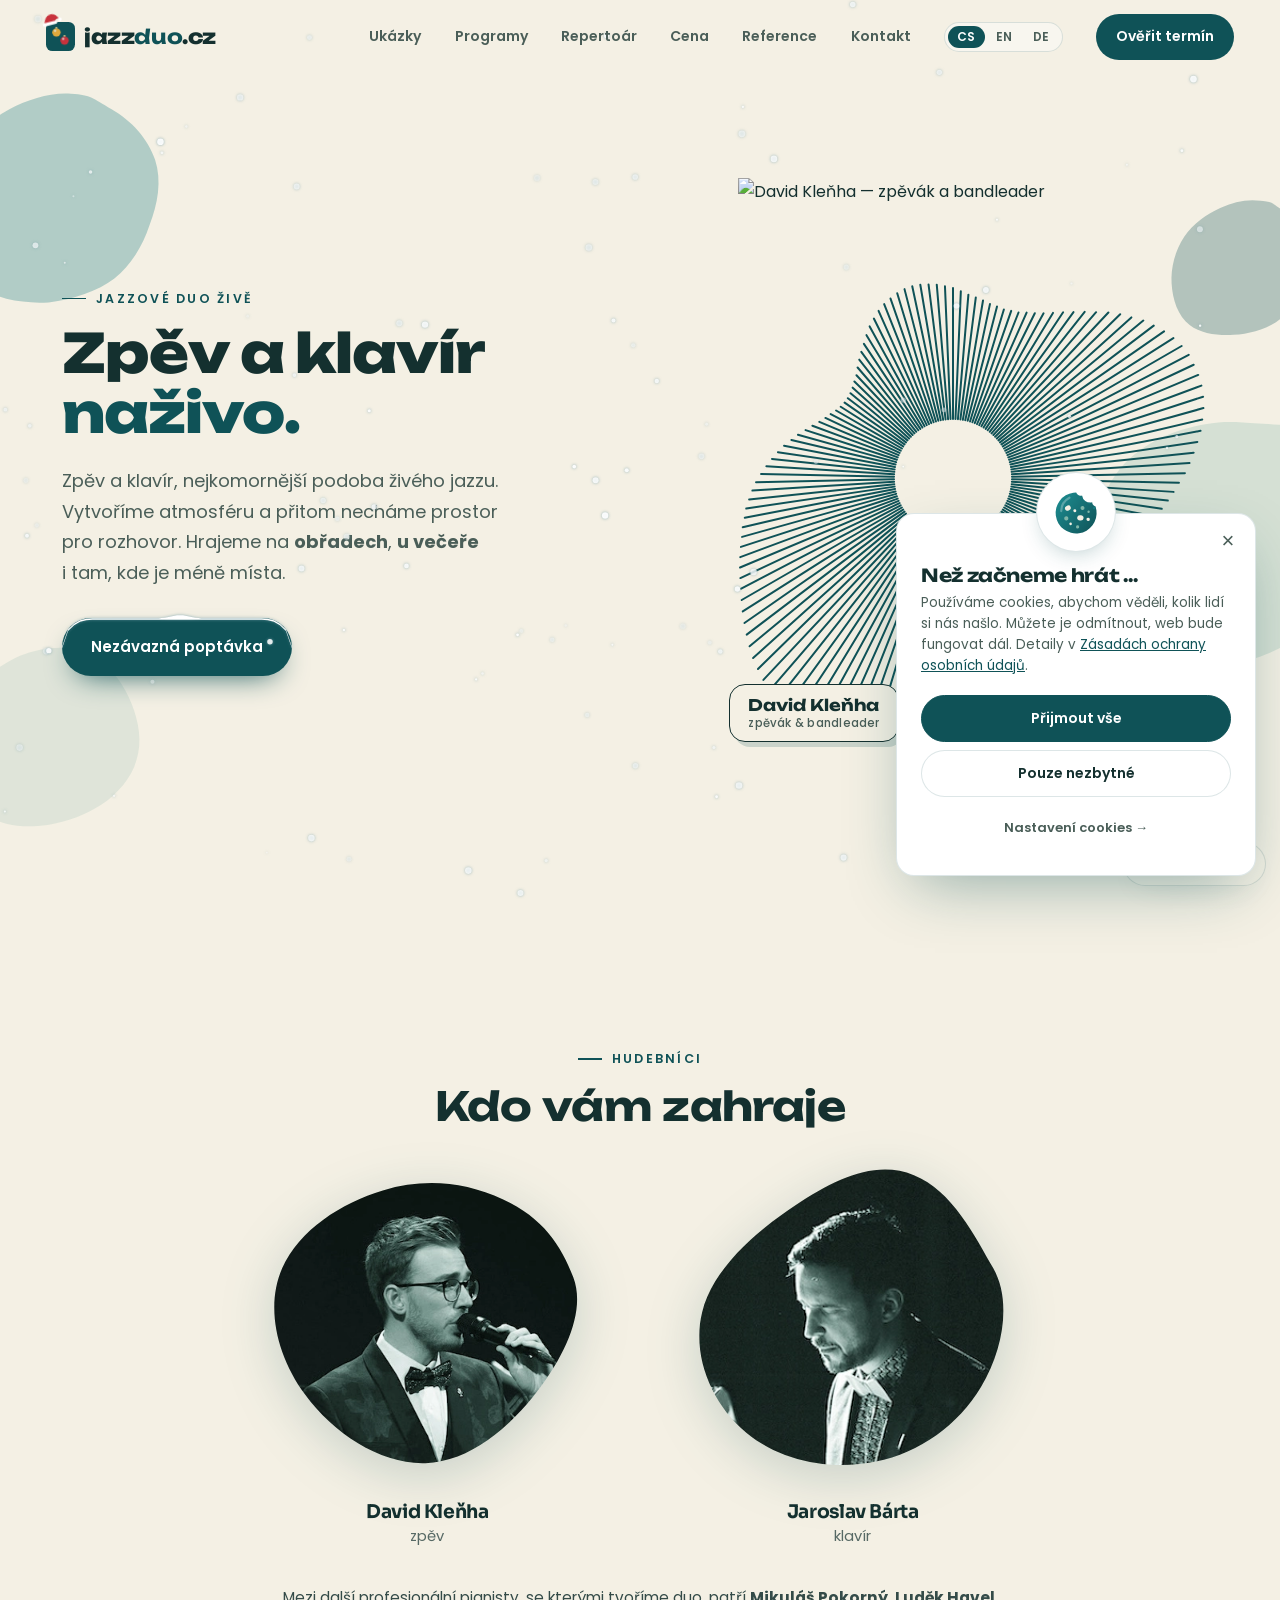
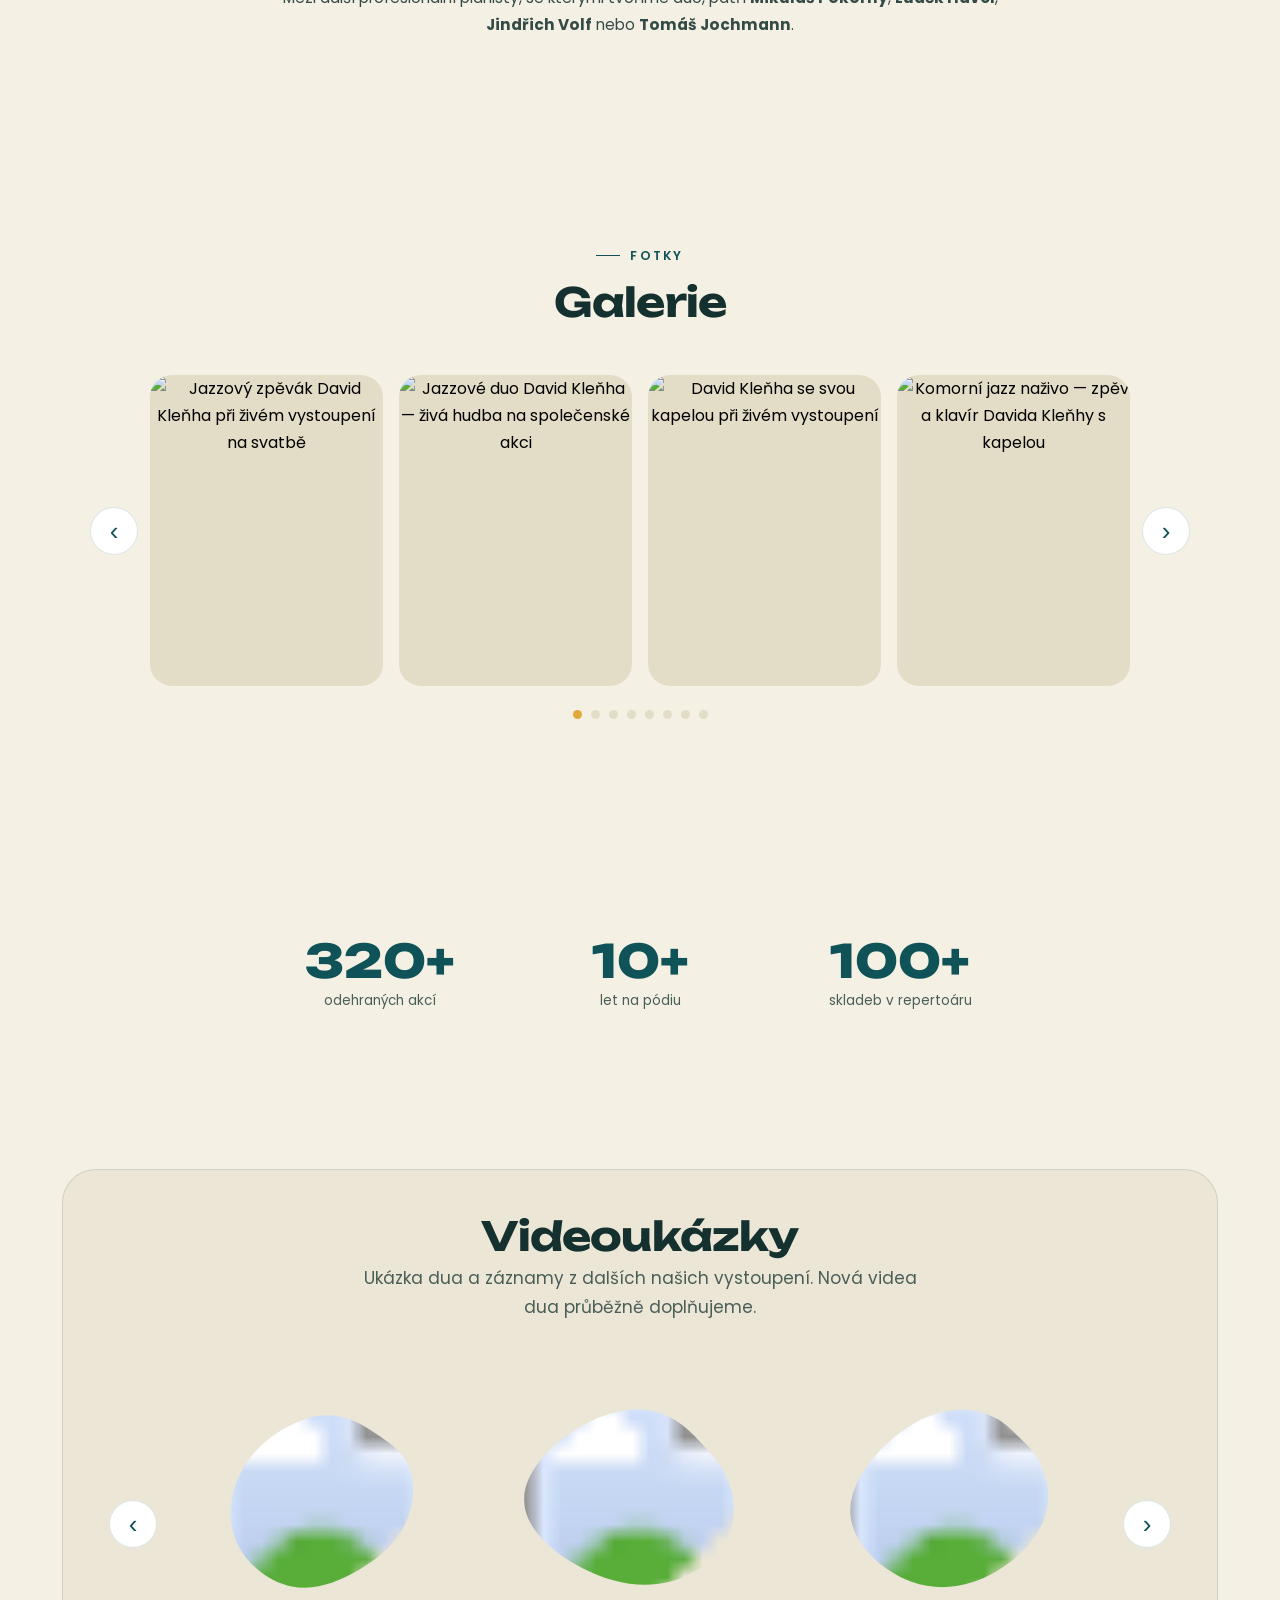
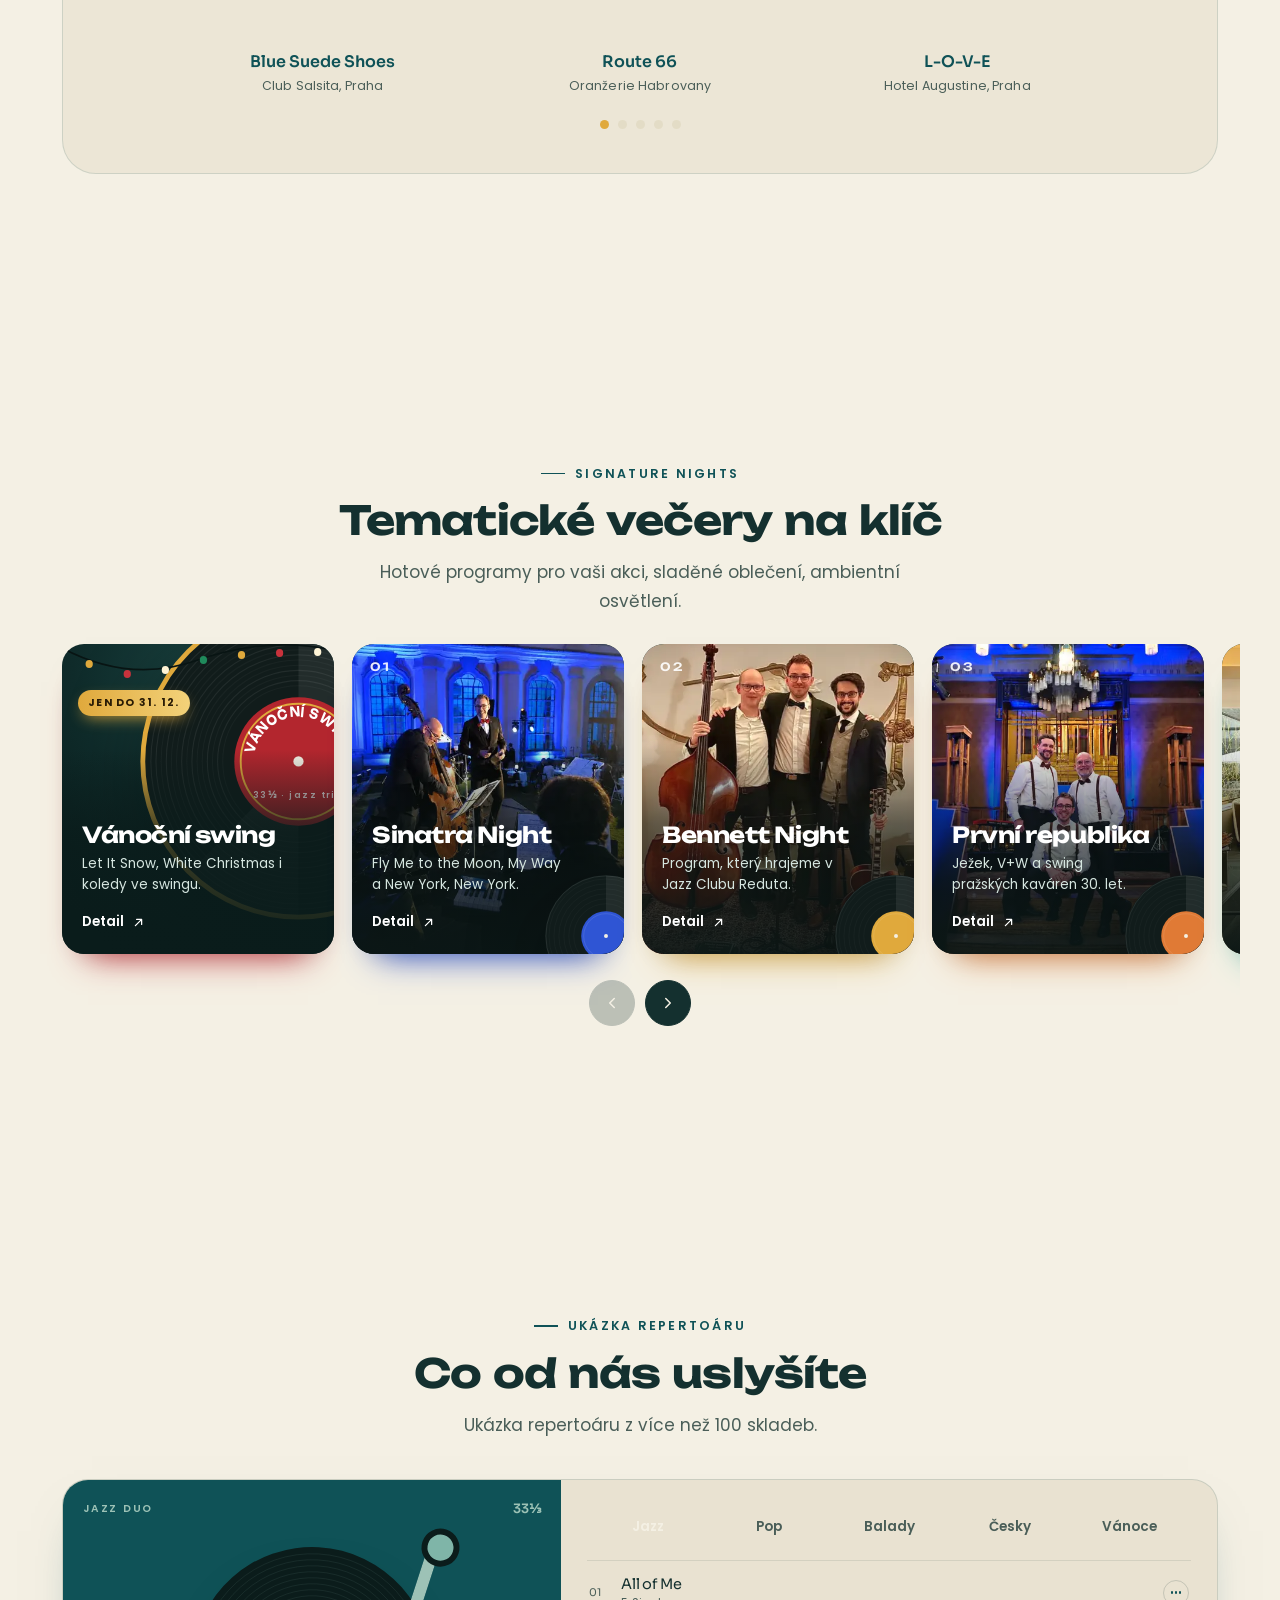
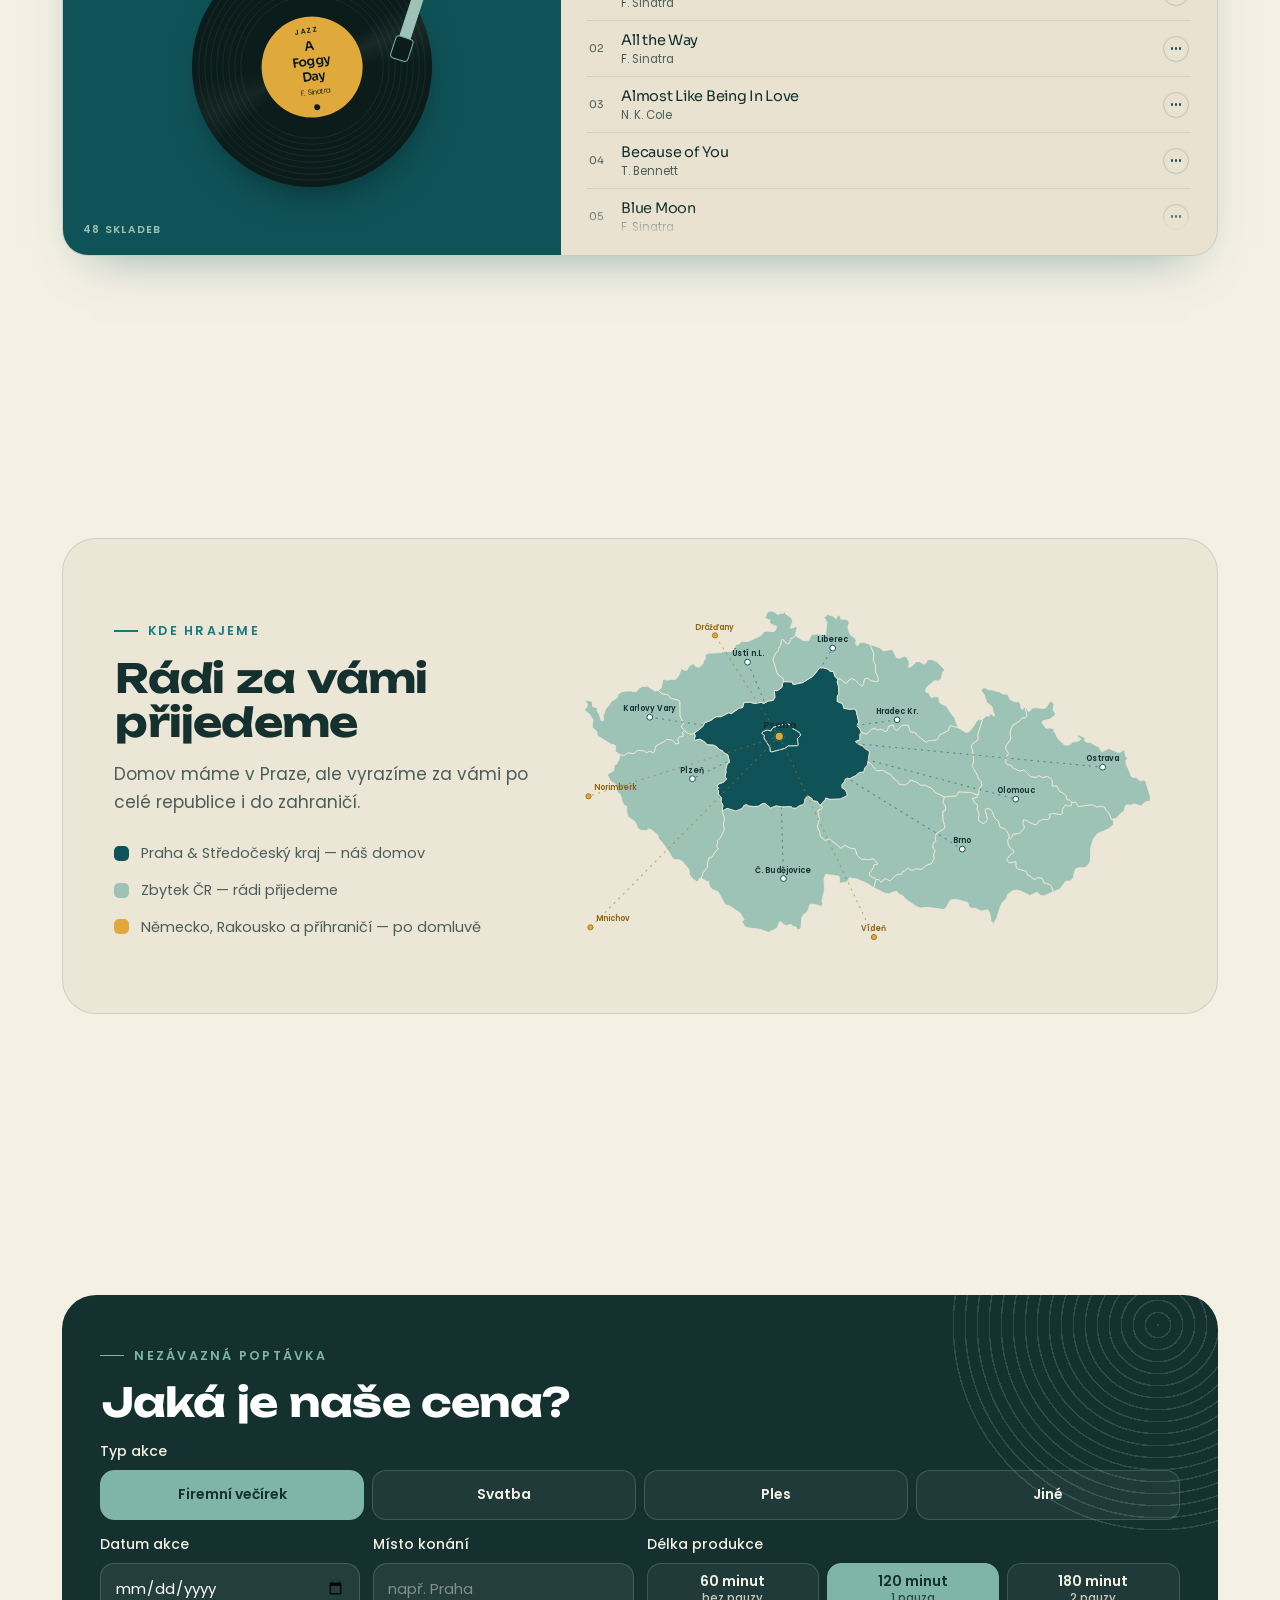
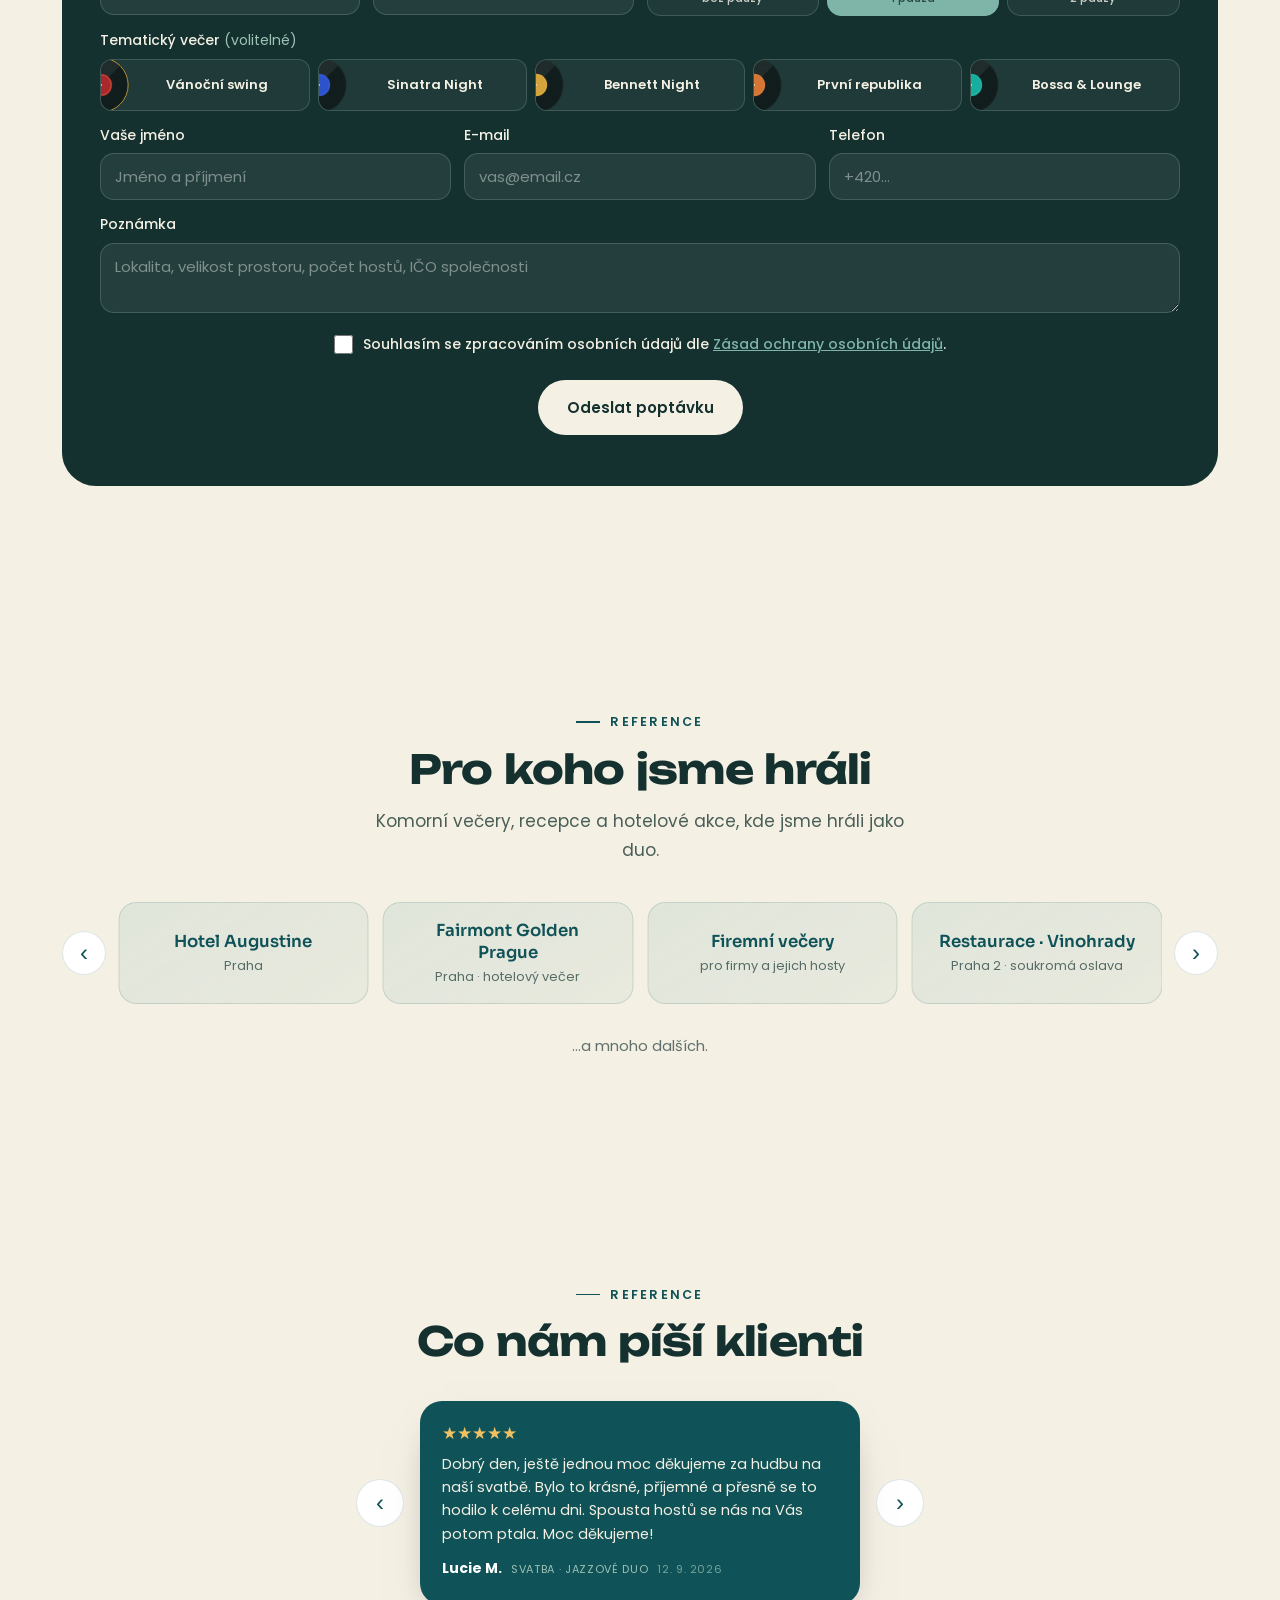
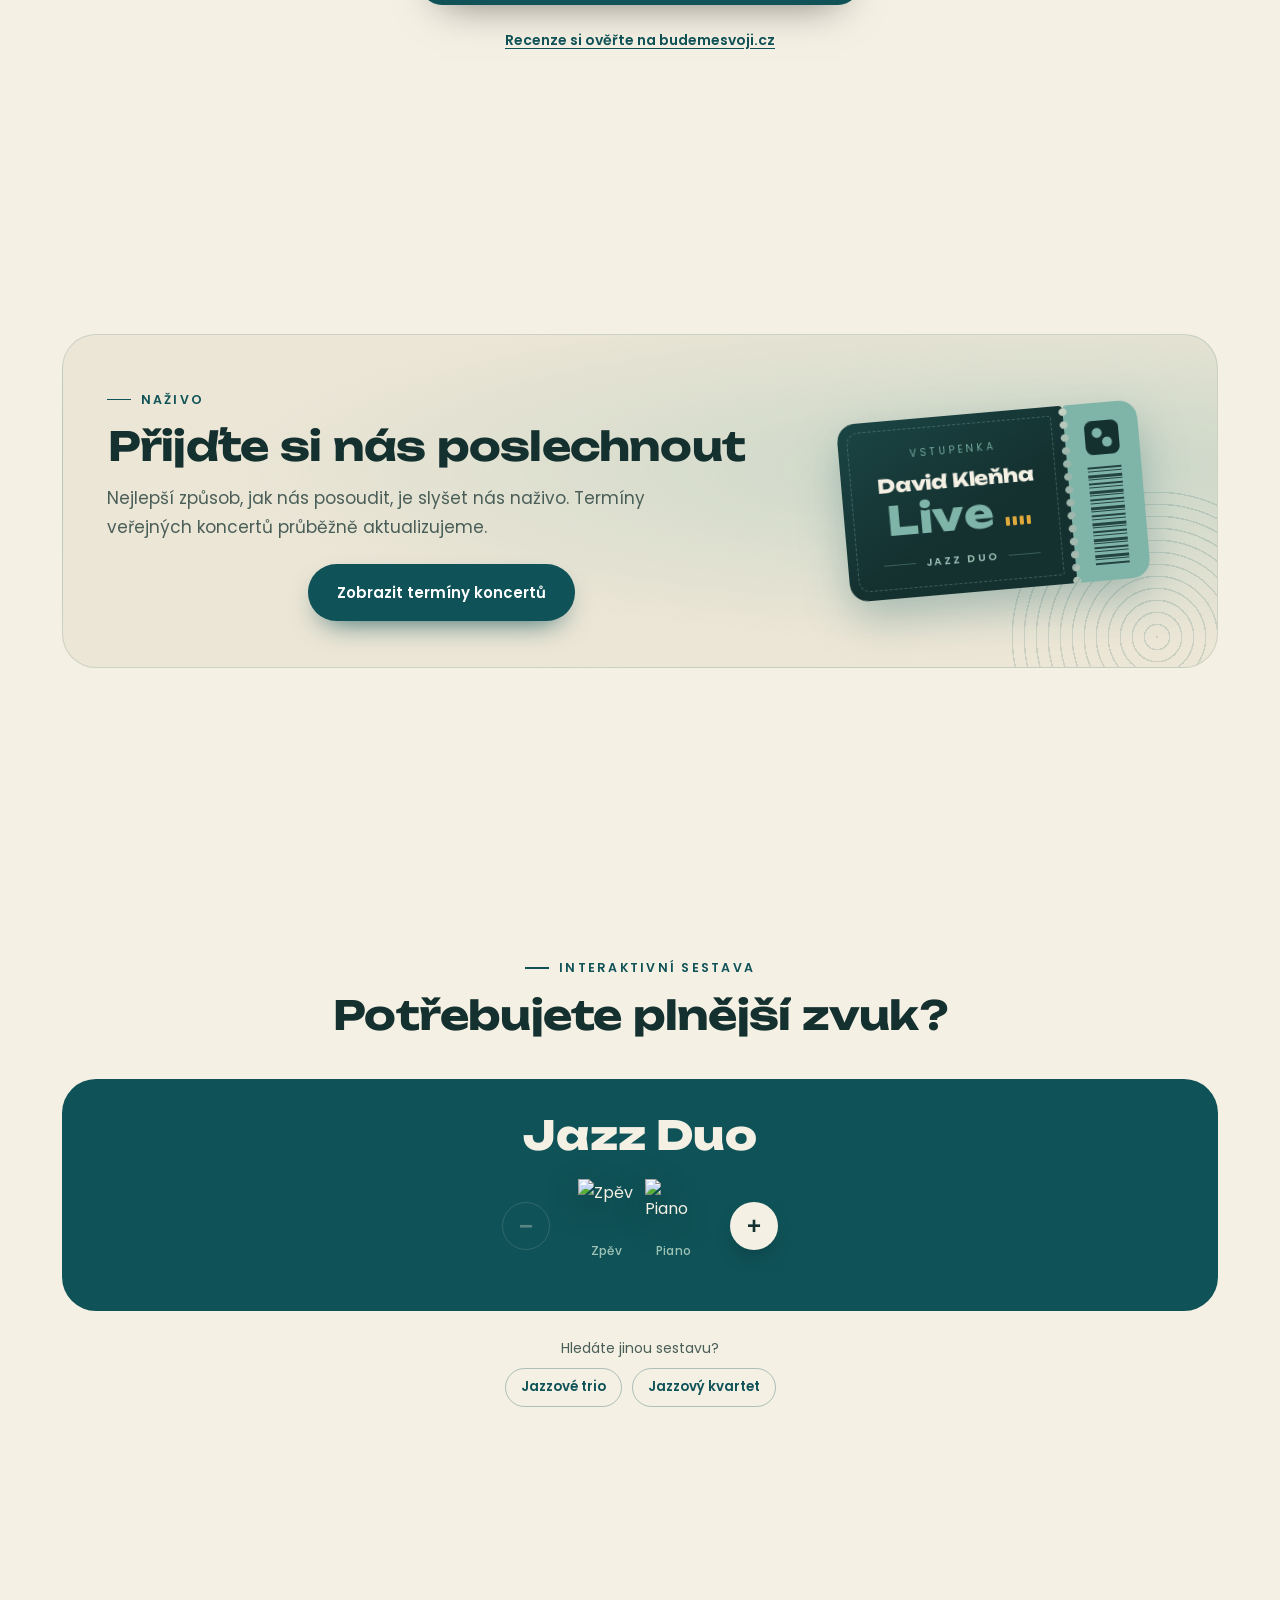
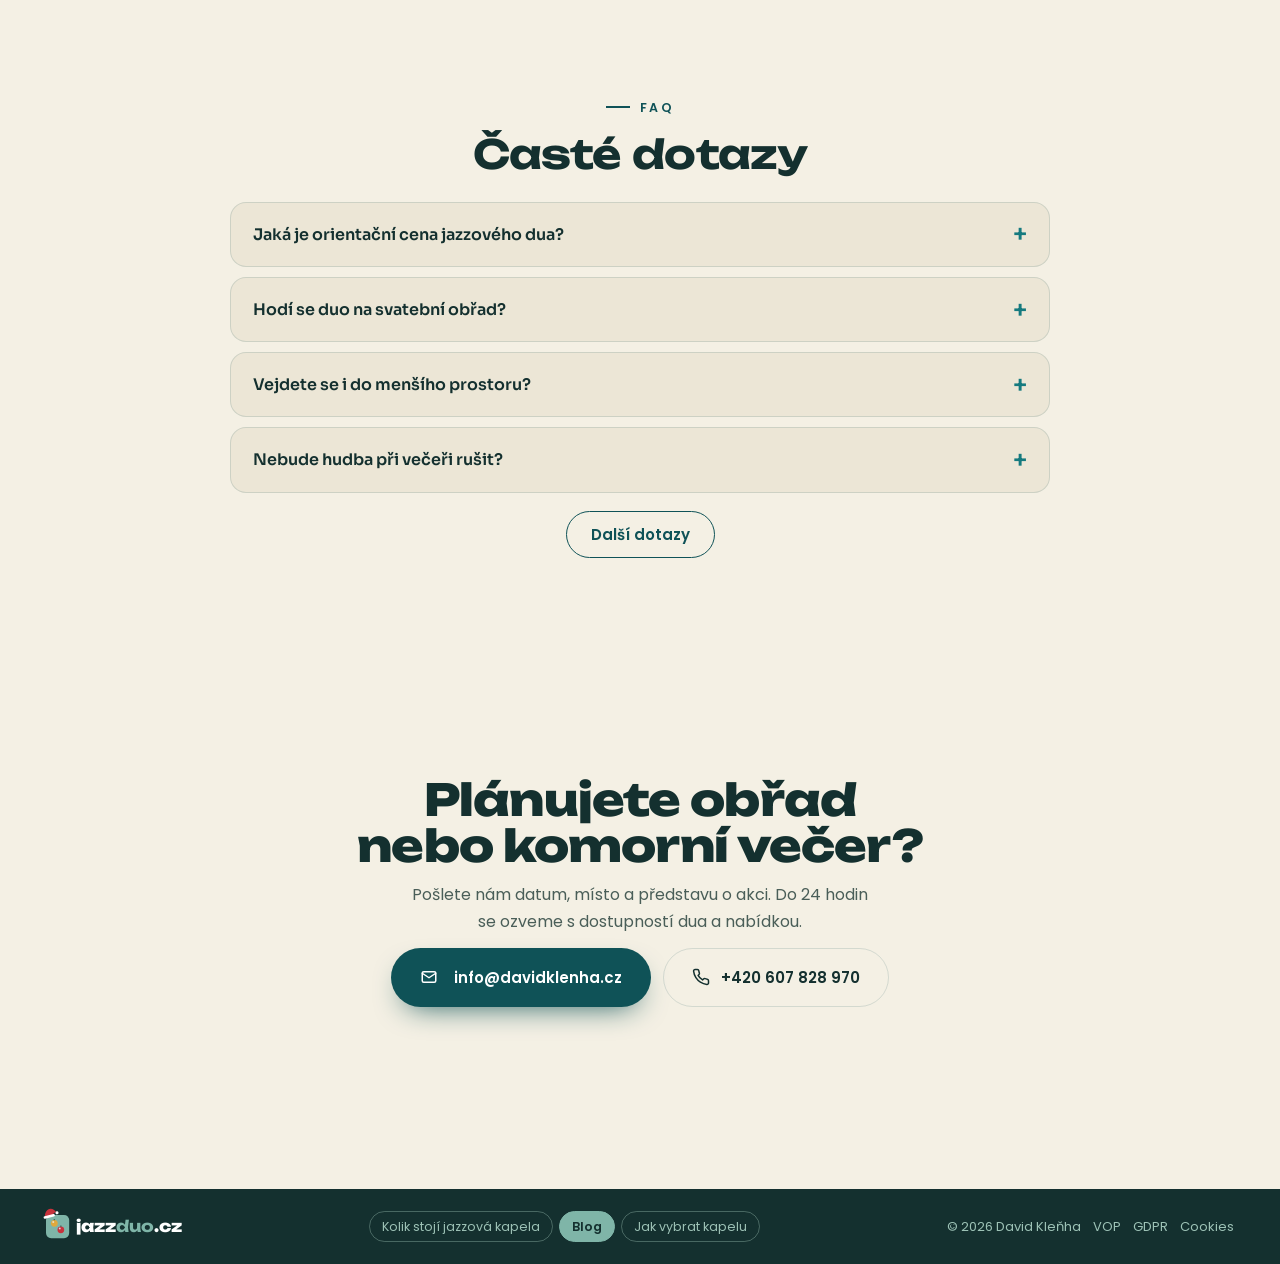
==== commit 800bf0ef: "Add files via upload" ====
--- a/index.html
+++ b/index.html
@@ -1339,6 +1339,10 @@
 .pc-field .opt-l{color:var(--mint-soft);font-weight:400}
 
 </style>
+<script>/* Vánoce: výzdoba se sama zapne 1. 12. a vypne po 15. 1. Test kdykoliv: adresa s ?vanoce=1, zrušení testu ?vanoce=0 */
+(function(){var d=new Date(),k=(d.getMonth()+1)*100+d.getDate(),on=k>=1201||k<=115;
+try{var q=/[?&]vanoce=([01])/.exec(location.search),s=sessionStorage;if(q){if(q[1]==='1')s.setItem('jz-xmas','1');else s.removeItem('jz-xmas');}if(s.getItem('jz-xmas')==='1')on=true;if(q&&q[1]==='0')on=k>=1201||k<=115;}catch(e){}
+if(!on)return;document.documentElement.classList.add('xmas');var x=document.createElement('script');x.src='/vanoce.js?v=1';x.defer=true;document.head.appendChild(x);})();</script>
 </head>
 <body>
 <noscript><iframe src="https://www.googletagmanager.com/ns.html?id=GTM-M4KJPMW7" height="0" width="0" style="display:none;visibility:hidden"></iframe></noscript>
@@ -1362,6 +1366,8 @@
 #jzIntro .jz-word b{font-weight:800;color:#7fb5a8}
 #jzIntro .jz-tap{position:absolute;left:0;right:0;bottom:calc(5% + env(safe-area-inset-bottom,0px));text-align:center;font-family:'Poppins',sans-serif;font-size:12px;letter-spacing:.08em;text-transform:uppercase;color:rgba(244,240,228,.45);font-weight:500;opacity:0;pointer-events:none}
 html.jz-lock,html.jz-lock body{overflow:hidden}
+#jzIntro .jz-hat{position:absolute;left:-14%;top:-30%;width:64%;opacity:0;transform-origin:30% 90%;pointer-events:none}
+#jzIntro .jz-cap{position:absolute;left:29%;top:-17%;width:42%;height:22%;background:#d9c58a;border-radius:2px 2px 0 0;opacity:0}
 </style>
 <script>
 (function(){
@@ -1461,6 +1467,13 @@
     A(h.el,frames(40,function(u){var p=spring(u,far?4.6:5.5,far?9:11),q=eInOut(Math.min(1,u*1.5));
       return {transform:'translate('+(h.tx*(1-p))+'px,'+(h.ty*(1-p))+'px) rotate('+lerp(-21,0,q)+'deg) scale('+lerp(h.kx,1,q)+','+lerp(h.ky,1,q)+')',opacity:1};}),{duration:far?1000:850,delay:tm,fill:'forwards'});});
   A(tile,frames(30,function(u){return {transform:'scale('+lerp(.5,1,spring(u,5.5,11))+')',opacity:Math.min(1,u*4)};}),{duration:780,delay:R0+380});
+  // Vánoce: noty se změní v baňky a dlaždice dostane čepici (jen když je zapnutá sezóna)
+  if(root.classList.contains('xmas')){var XC=['#e0a93c','#c8323c','#7fb5a8','#e0a93c'],XT=R0+760;
+    var hat=el('div','jz-hat');hat.innerHTML='<svg viewBox="0 -12 70 46" style="position:static;width:100%;height:auto"><g transform="rotate(-14 30 22)"><path d="M6 24C10 4 24-8 38-5 50-2 56 8 60 18 52 13 46 14 44 24Z" fill="#c8323c"/><rect y="20" width="50" height="11" rx="5.5" fill="#fff"/><circle cx="61" cy="19" r="6.5" fill="#fff"/></g></svg>';lg.appendChild(hat);
+    A(hat,frames(24,function(u){var p=spring(u,5,12);return {opacity:Math.min(1,u*5),transform:'translateY('+lerp(-60,0,p)+'%) rotate('+lerp(-40,0,p)+'deg)'};}),{duration:700,delay:XT,fill:'forwards'});
+    heads.forEach(function(h,i){var c=XC[i%4],cap=el('i','jz-cap');h.el.appendChild(cap);
+      A(h.el,[{background:'#f4f0e4'},{background:'radial-gradient(circle at 34% 30%,#fff 0,'+c+' 30%,'+c+' 100%)'}],{duration:420,delay:XT+i*90,fill:'forwards'});
+      A(cap,[{opacity:0},{opacity:1}],{duration:300,delay:XT+i*90,fill:'forwards'});});}
   // nápis se prolne
   A(word,[{opacity:0,filter:'blur(2px)'},{opacity:1,filter:'blur(0)'}],{duration:650,delay:WT,easing:'ease-out'});
 
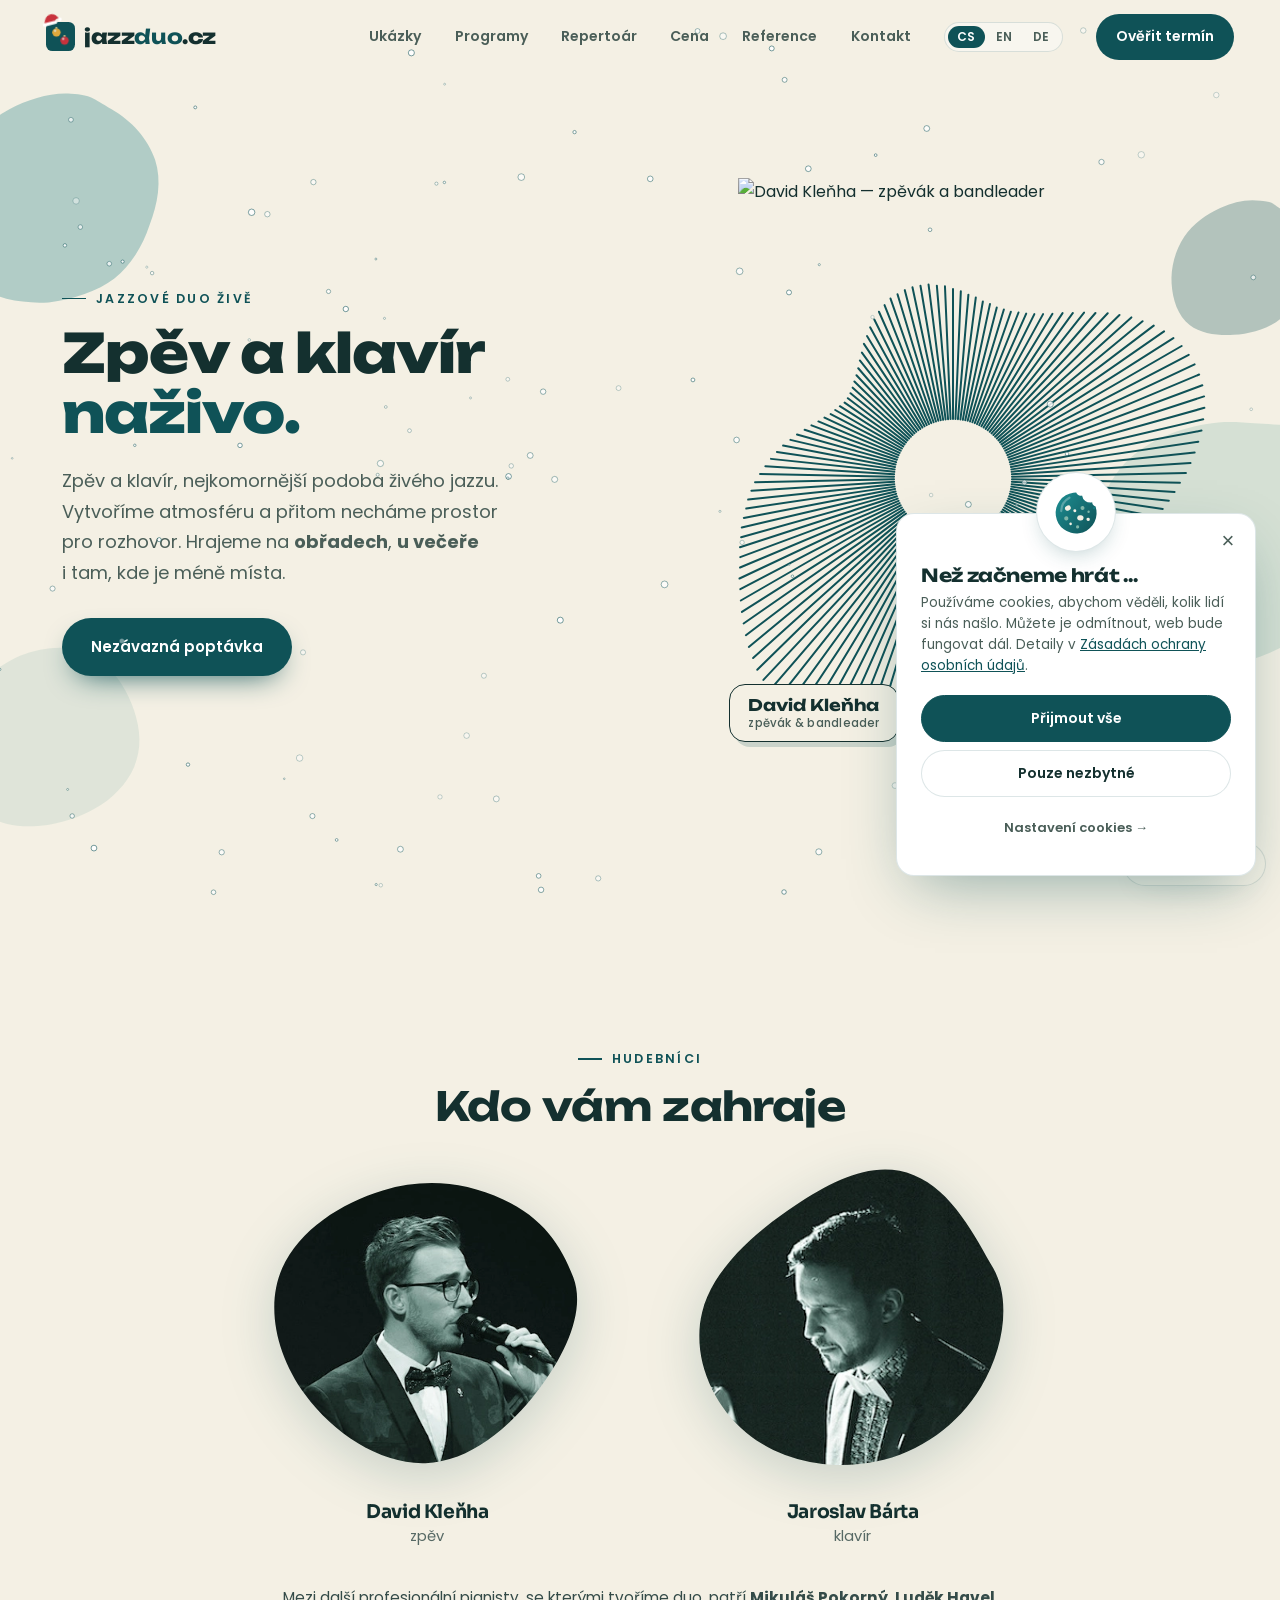
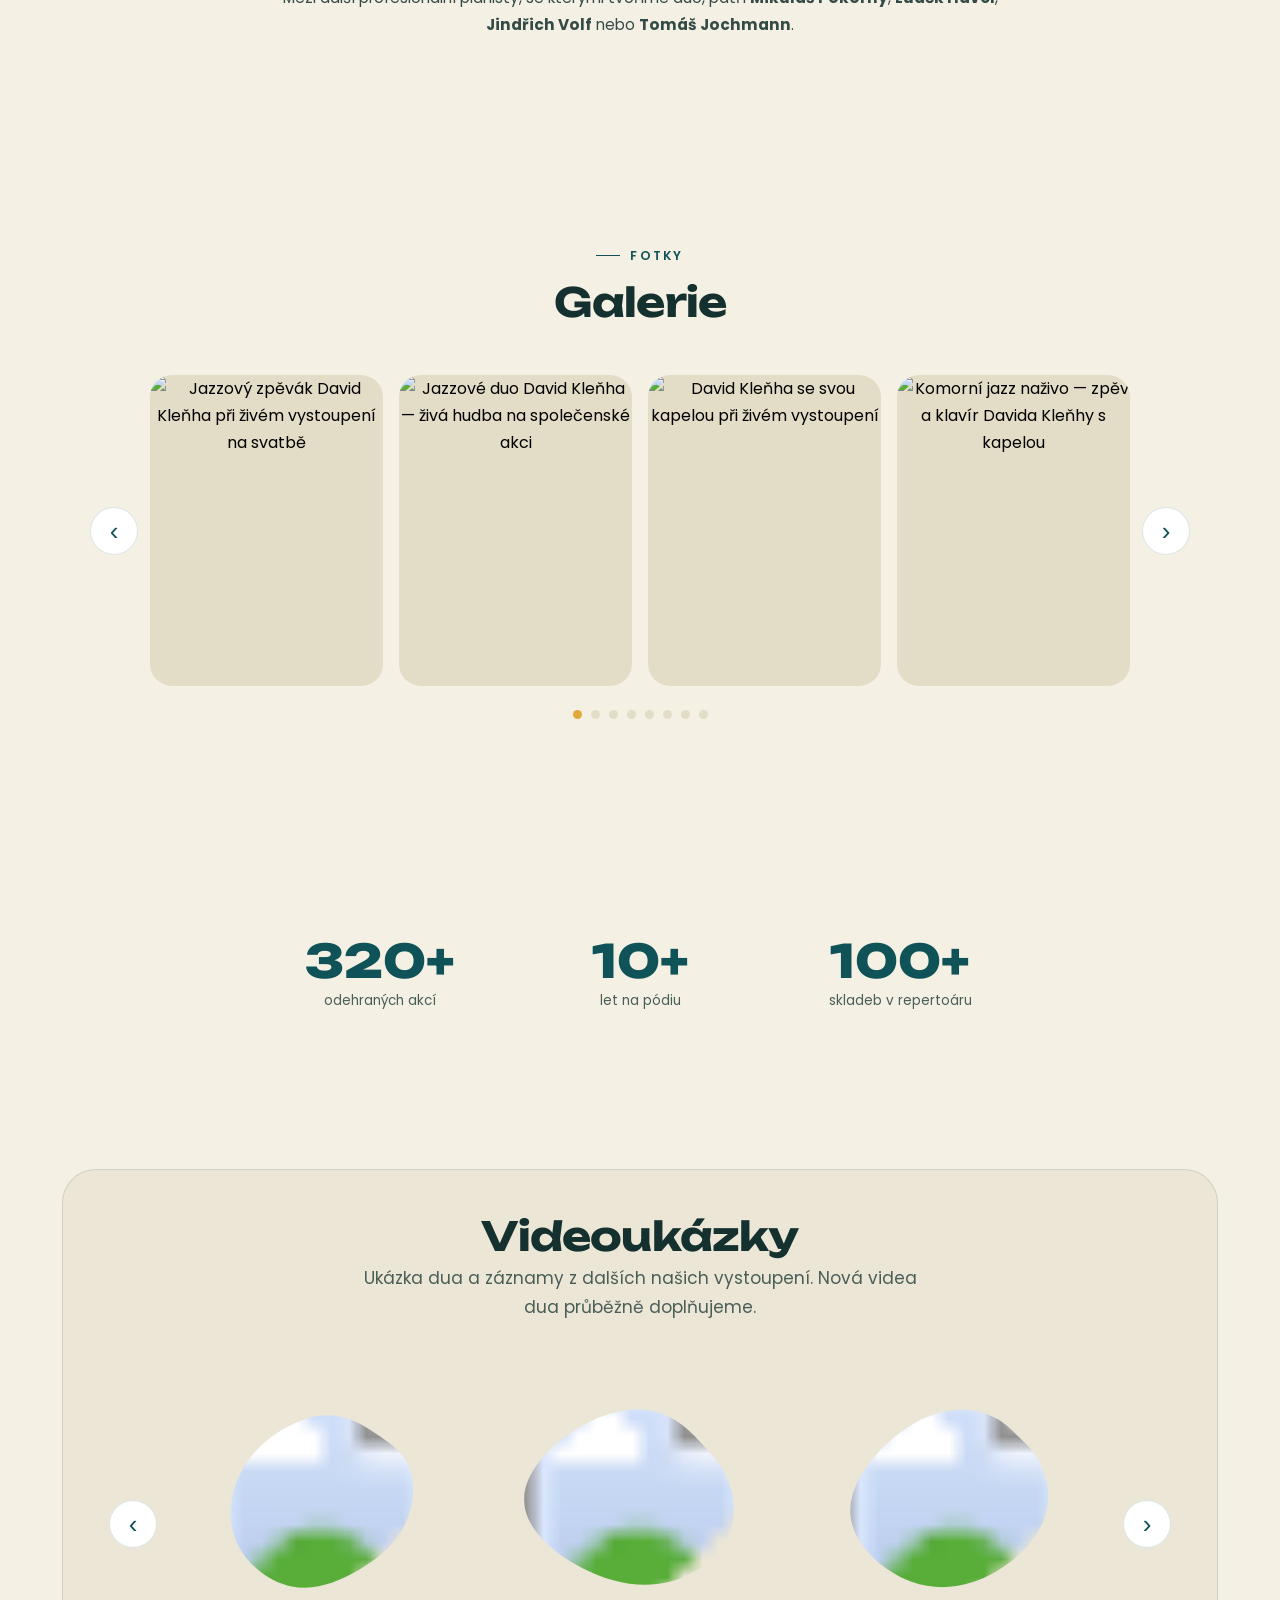
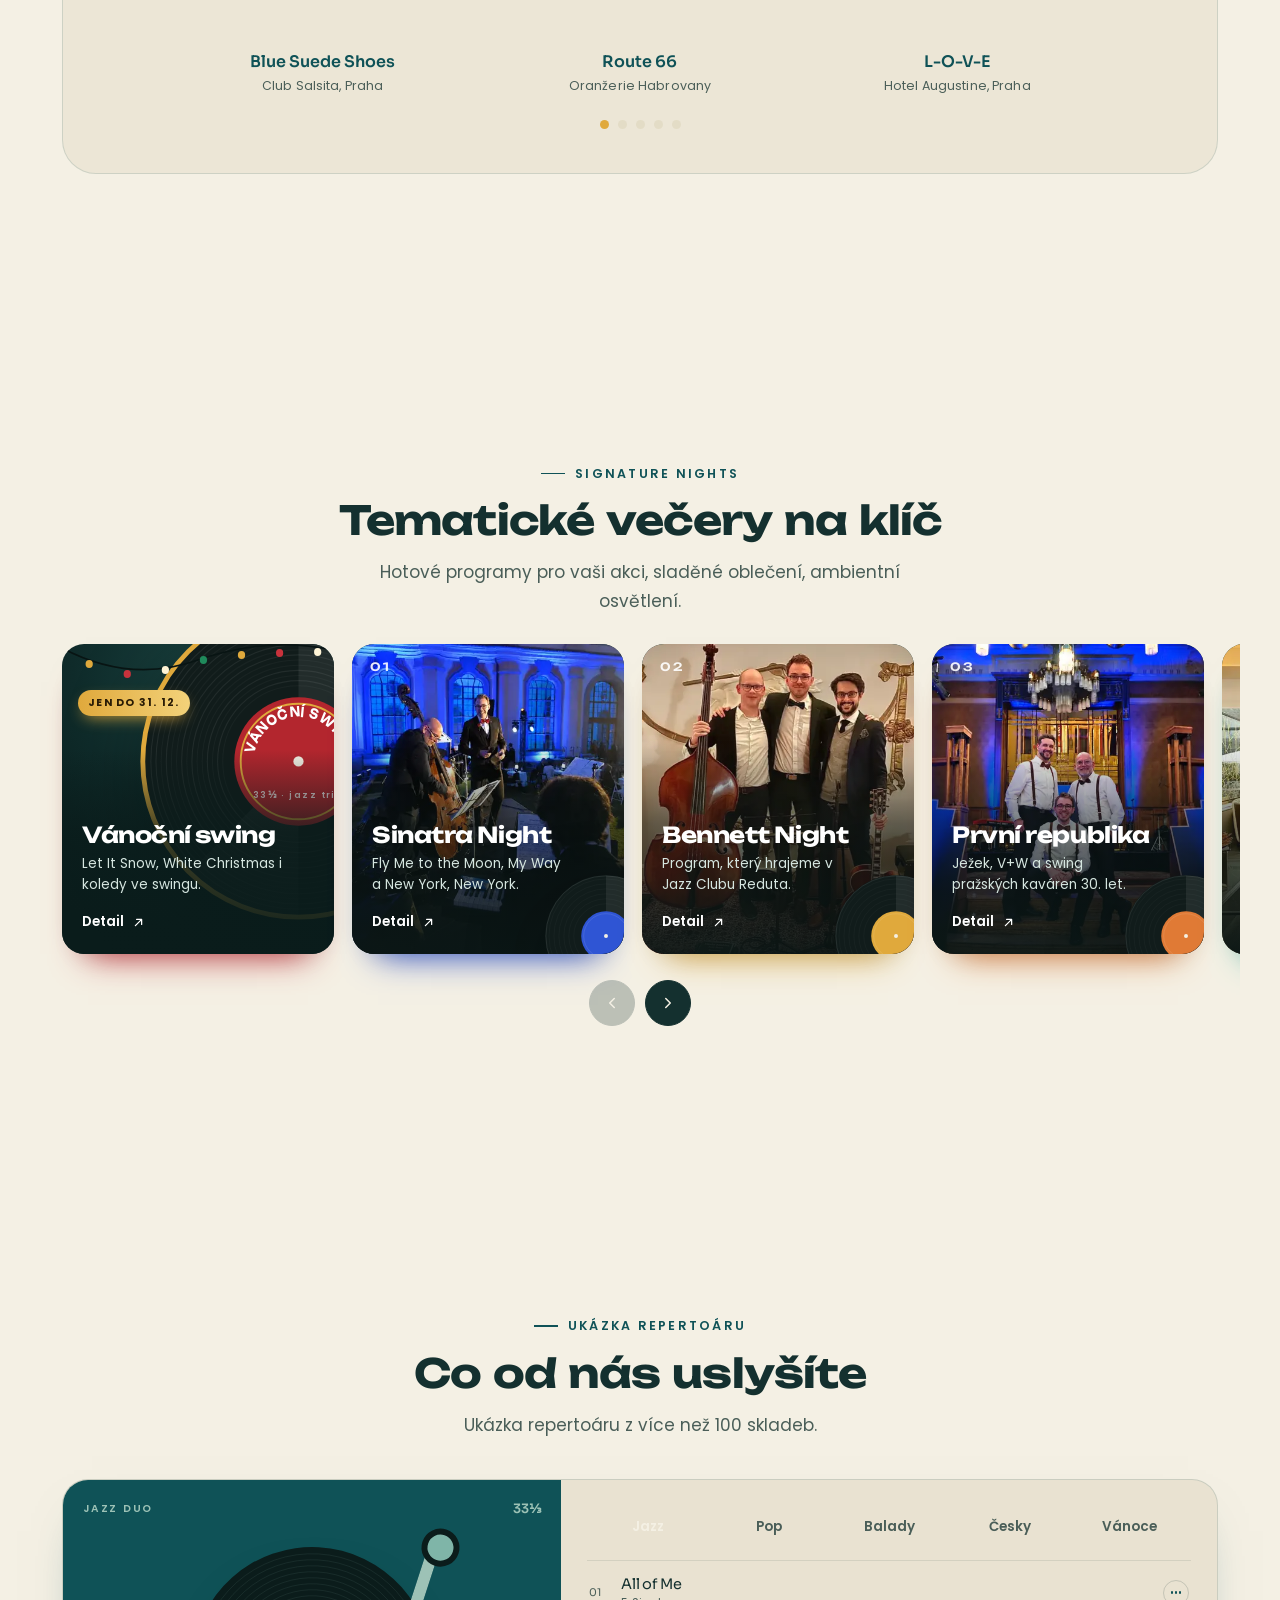
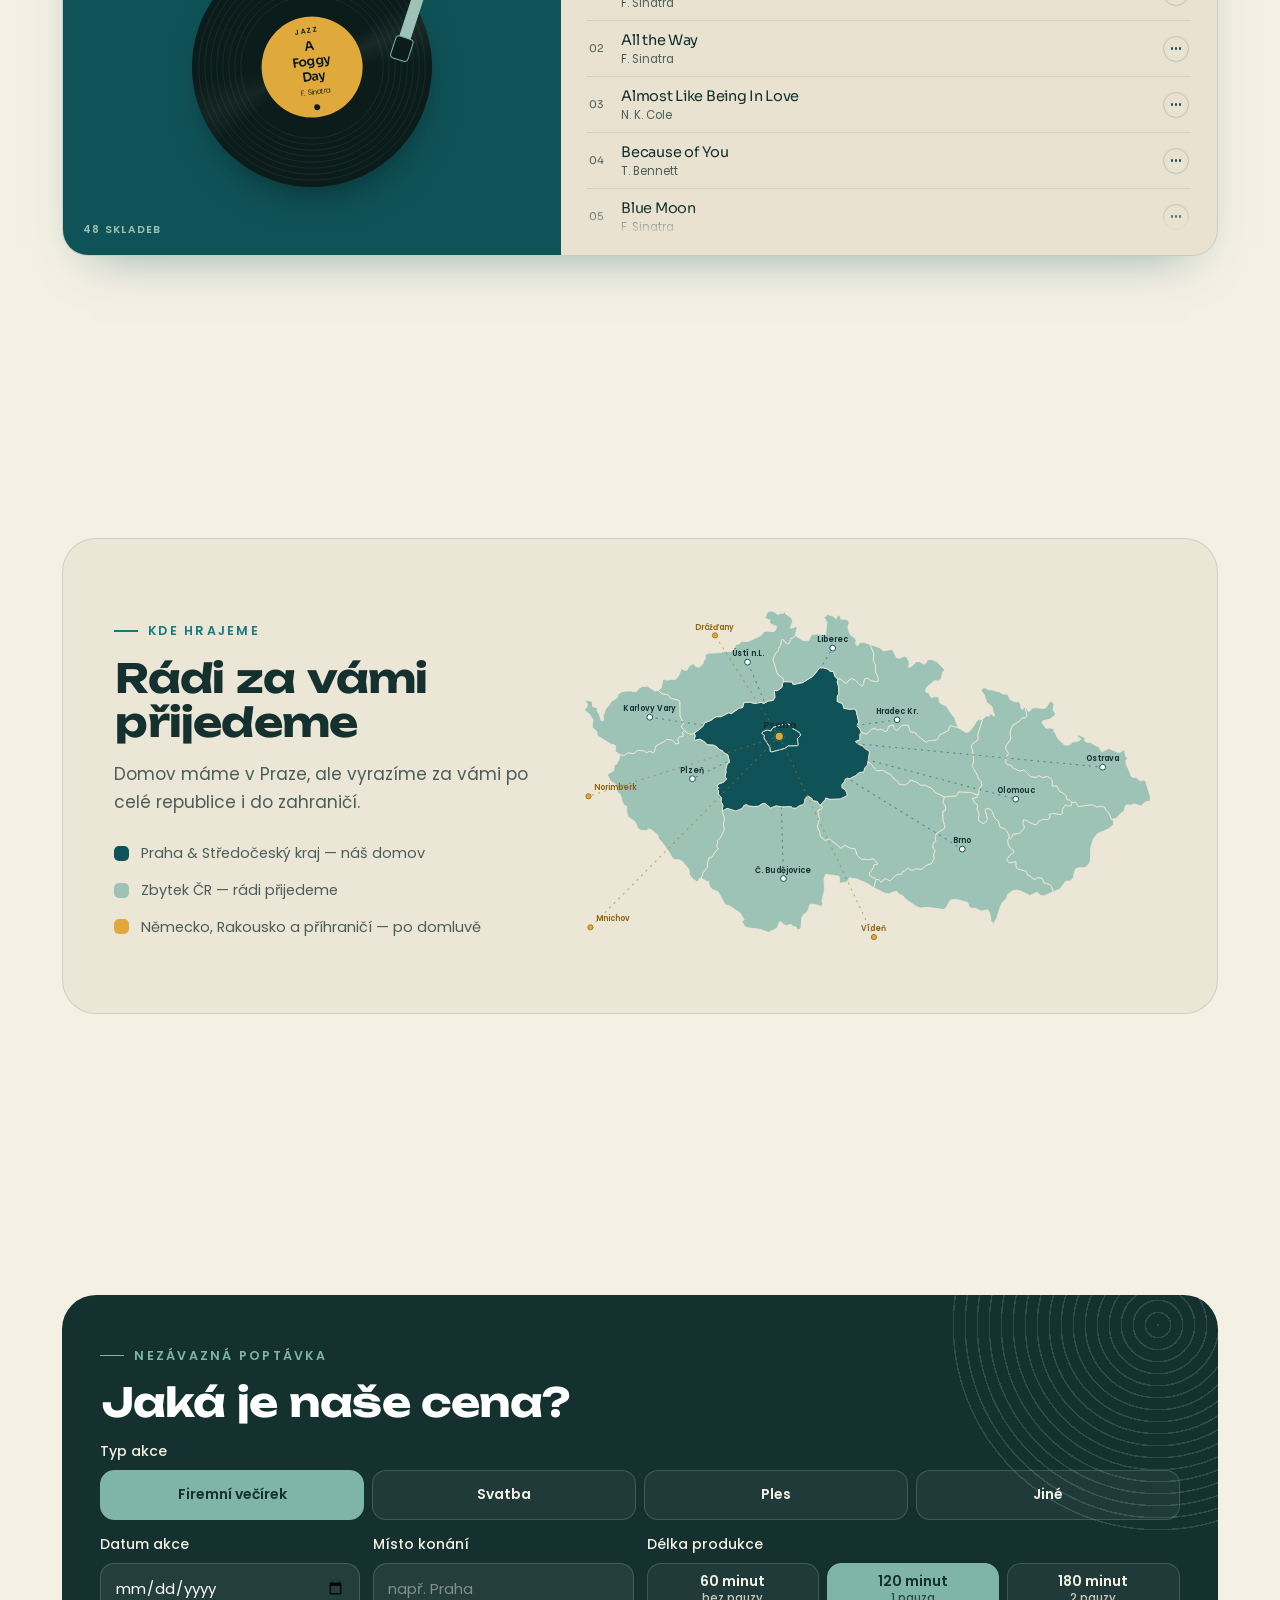
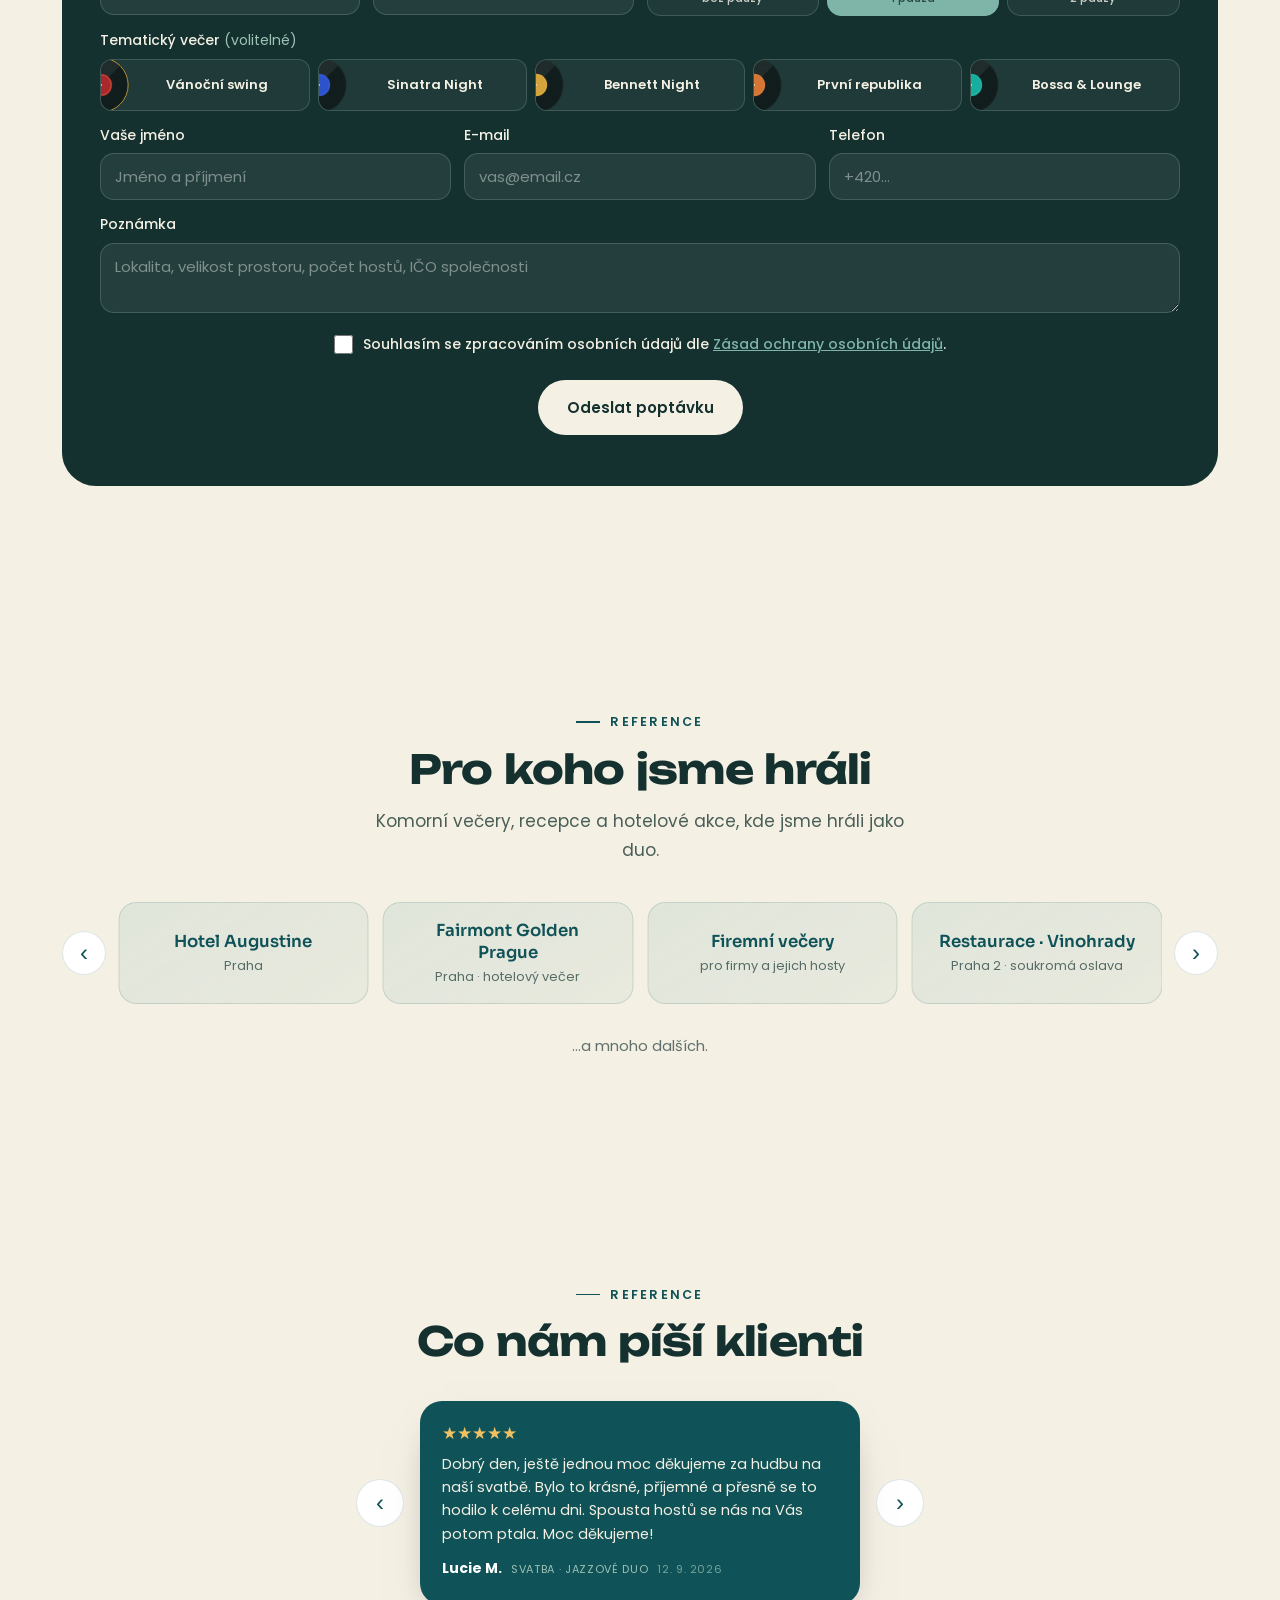
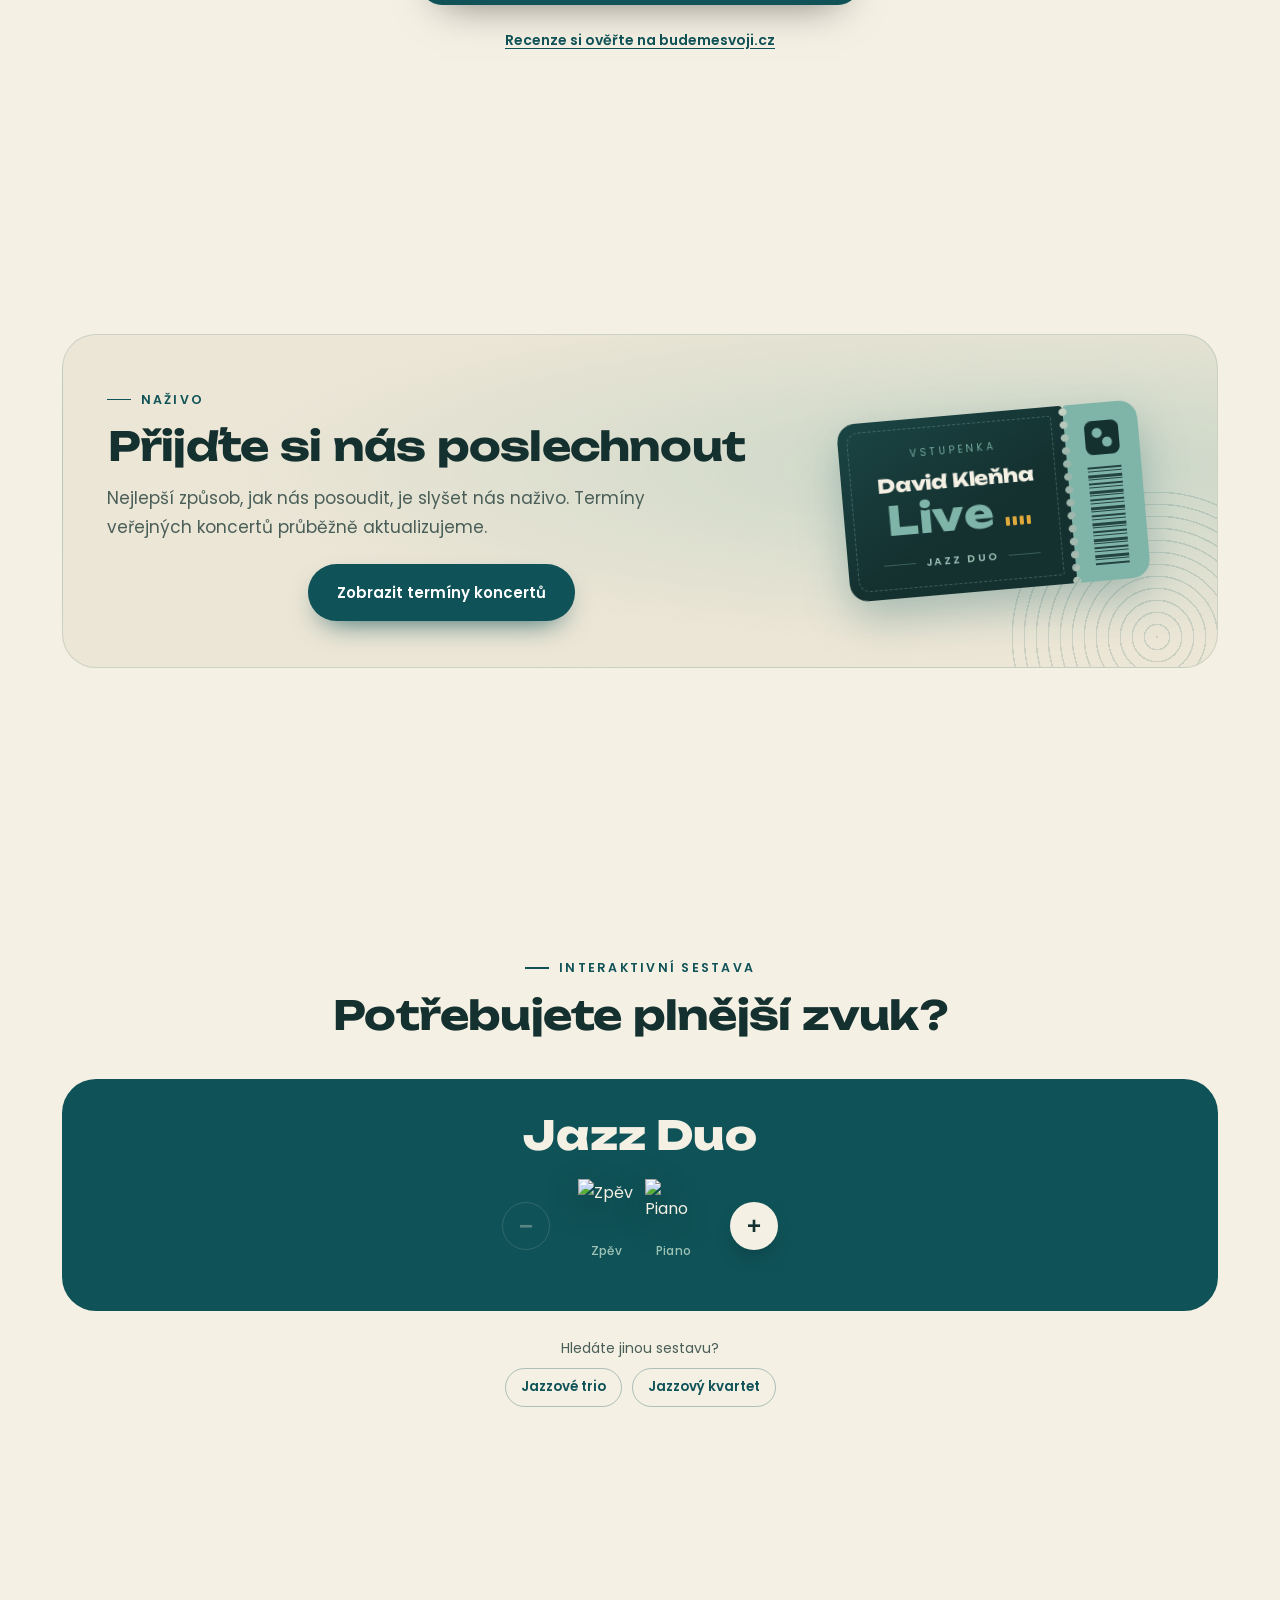
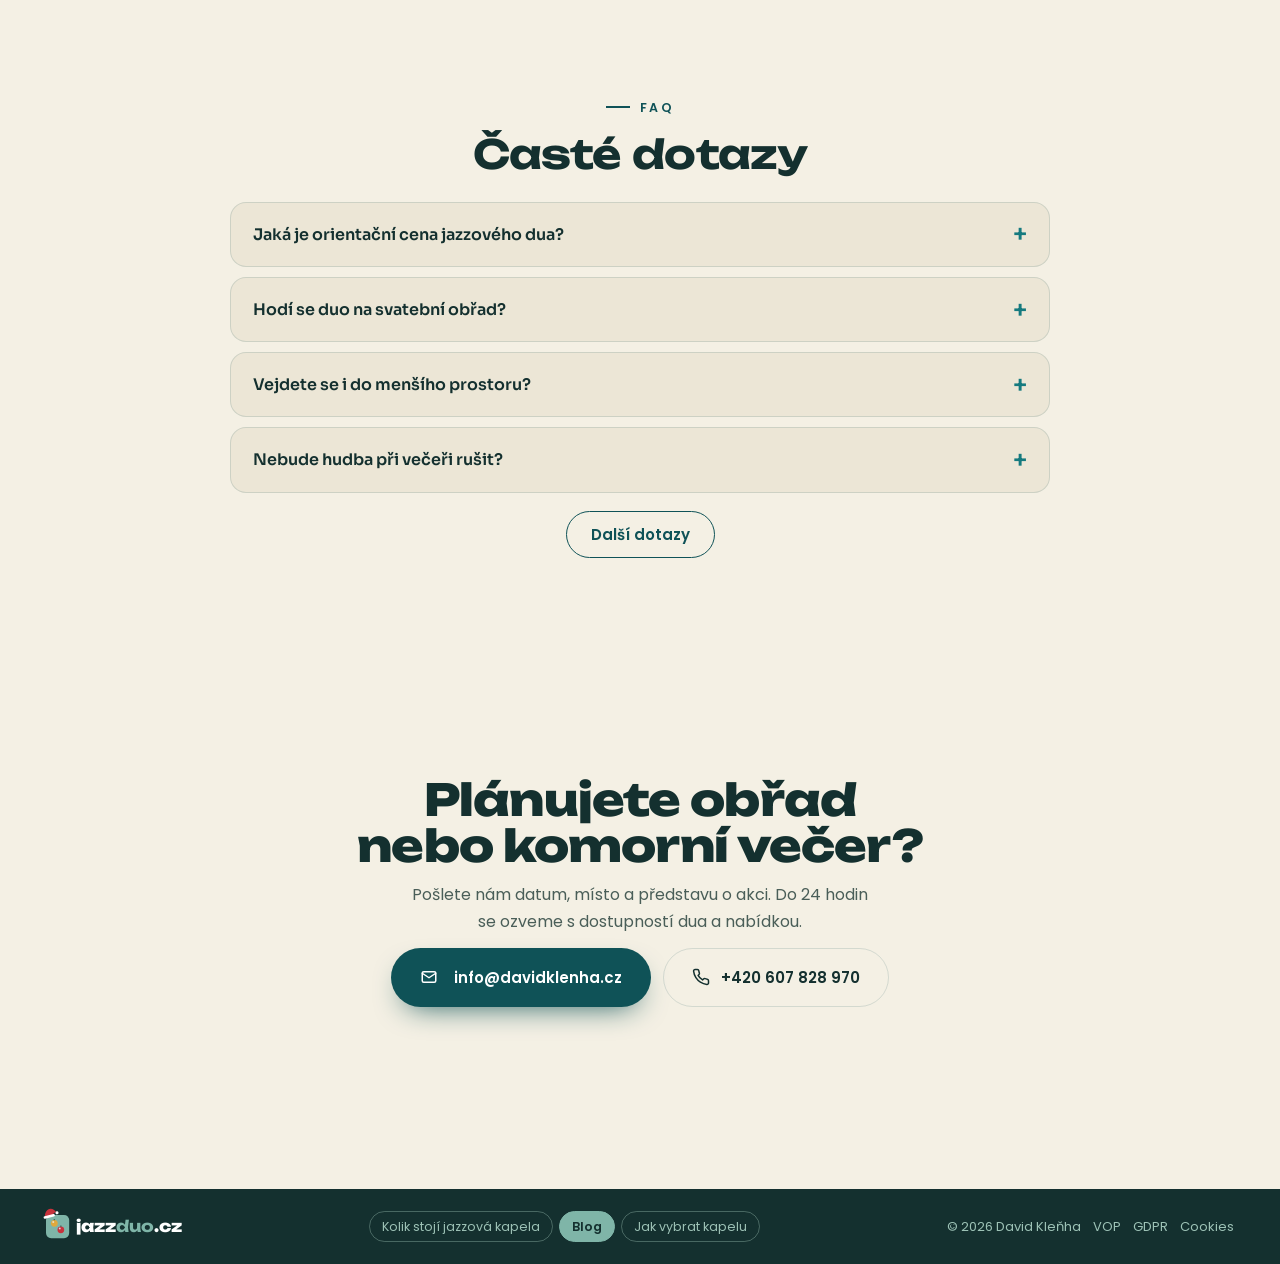
==== commit f800c0f8: "Add files via upload" ====
--- a/index.html
+++ b/index.html
@@ -1342,7 +1342,7 @@
 <script>/* Vánoce: výzdoba se sama zapne 1. 12. a vypne po 15. 1. Test kdykoliv: adresa s ?vanoce=1, zrušení testu ?vanoce=0 */
 (function(){var d=new Date(),k=(d.getMonth()+1)*100+d.getDate(),on=k>=1201||k<=115;
 try{var q=/[?&]vanoce=([01])/.exec(location.search),s=sessionStorage;if(q){if(q[1]==='1')s.setItem('jz-xmas','1');else s.removeItem('jz-xmas');}if(s.getItem('jz-xmas')==='1')on=true;if(q&&q[1]==='0')on=k>=1201||k<=115;}catch(e){}
-if(!on)return;document.documentElement.classList.add('xmas');var x=document.createElement('script');x.src='/vanoce.js?v=1';x.defer=true;document.head.appendChild(x);})();</script>
+if(!on)return;document.documentElement.classList.add('xmas');var x=document.createElement('script');x.src='/vanoce.js?v=2';x.defer=true;document.head.appendChild(x);})();</script>
 </head>
 <body>
 <noscript><iframe src="https://www.googletagmanager.com/ns.html?id=GTM-M4KJPMW7" height="0" width="0" style="display:none;visibility:hidden"></iframe></noscript>
@@ -1352,7 +1352,7 @@
      Nastavení: Ručně psané · Linky zmizí · Nápis se prolne · Zoom do tečky · Svižné · nápis 0,35 s
      ========================================================== -->
 <style>
-#jzIntro{position:fixed;inset:0;z-index:9999;background:#14302f;overflow:hidden;-webkit-tap-highlight-color:transparent;cursor:pointer;will-change:transform}
+#jzIntro{position:fixed;inset:-3px;z-index:9999;background:#14302f;overflow:hidden;-webkit-tap-highlight-color:transparent;cursor:pointer;will-change:transform}
 #jzIntro *{box-sizing:border-box}
 #jzIntro svg{position:absolute;overflow:visible;pointer-events:none}
 #jzIntro .jz-ln{fill:none;stroke:rgba(127,181,168,.8);stroke-linecap:round}
